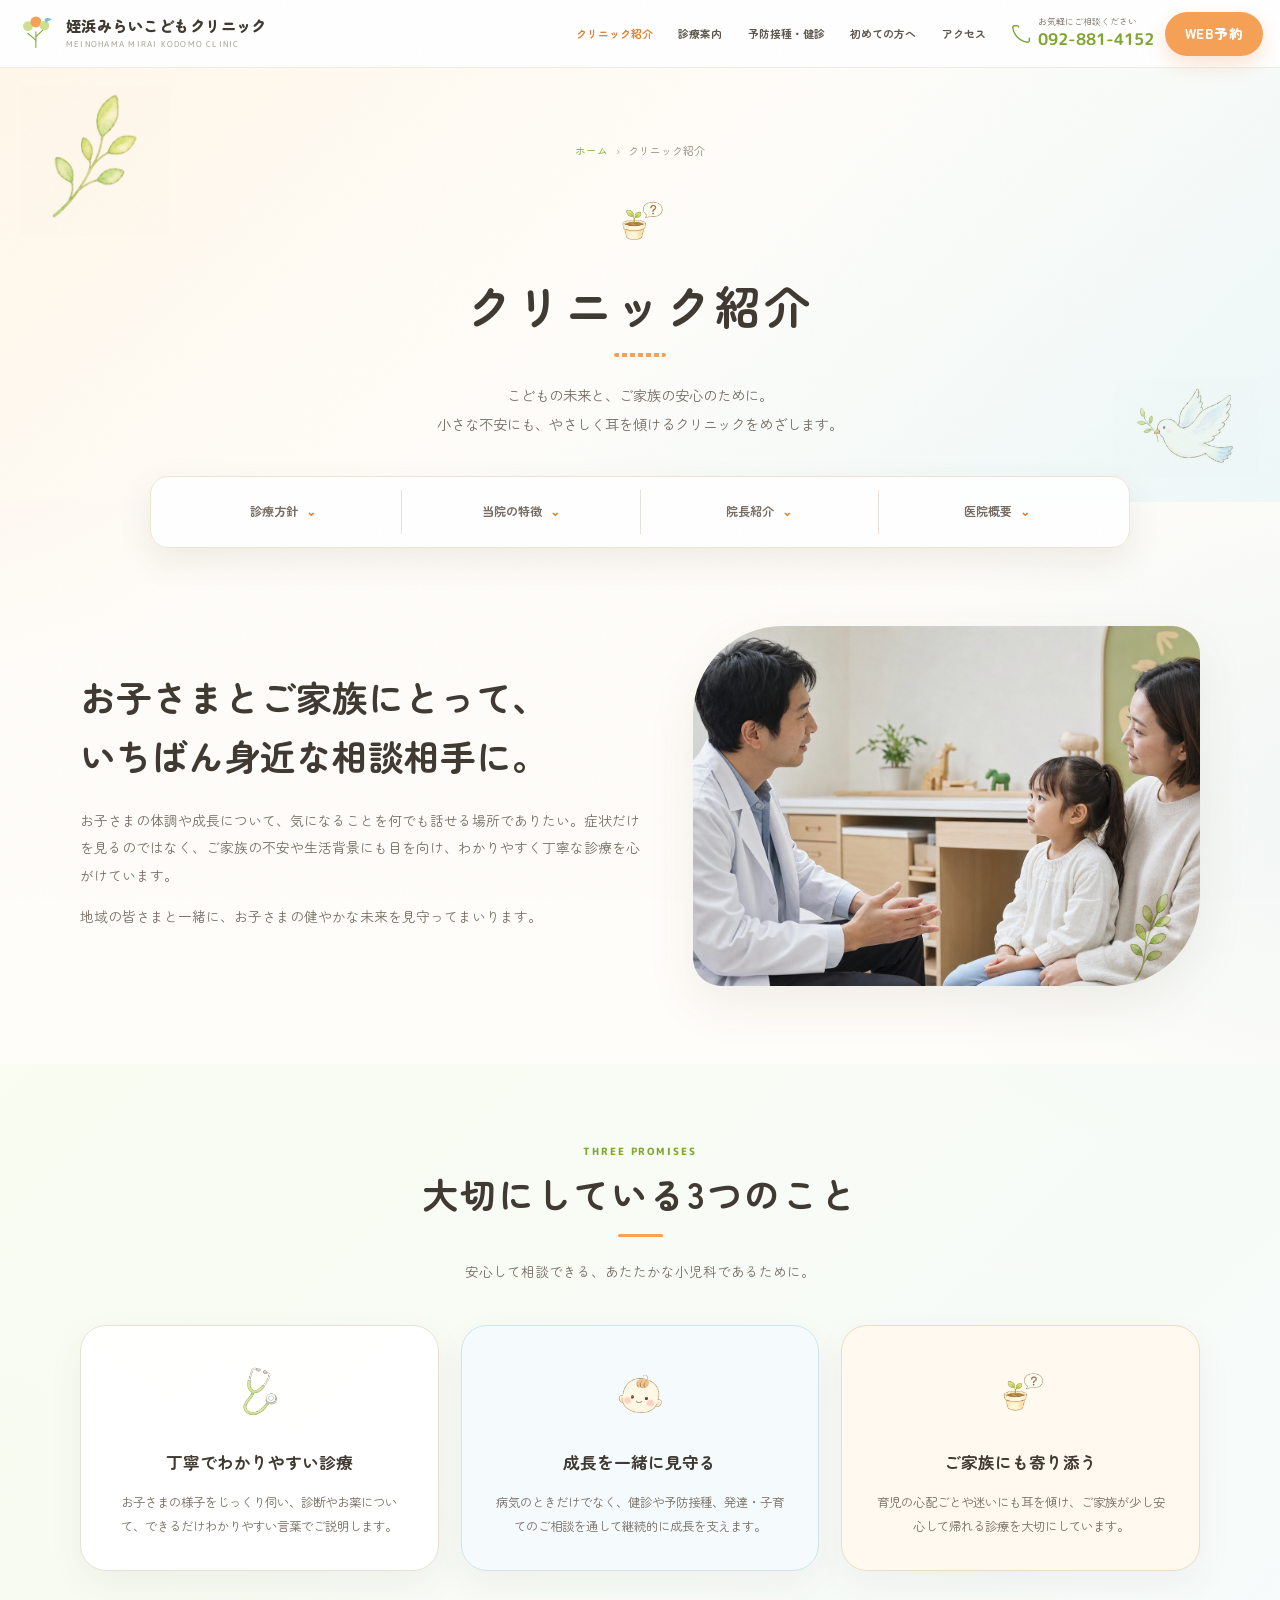
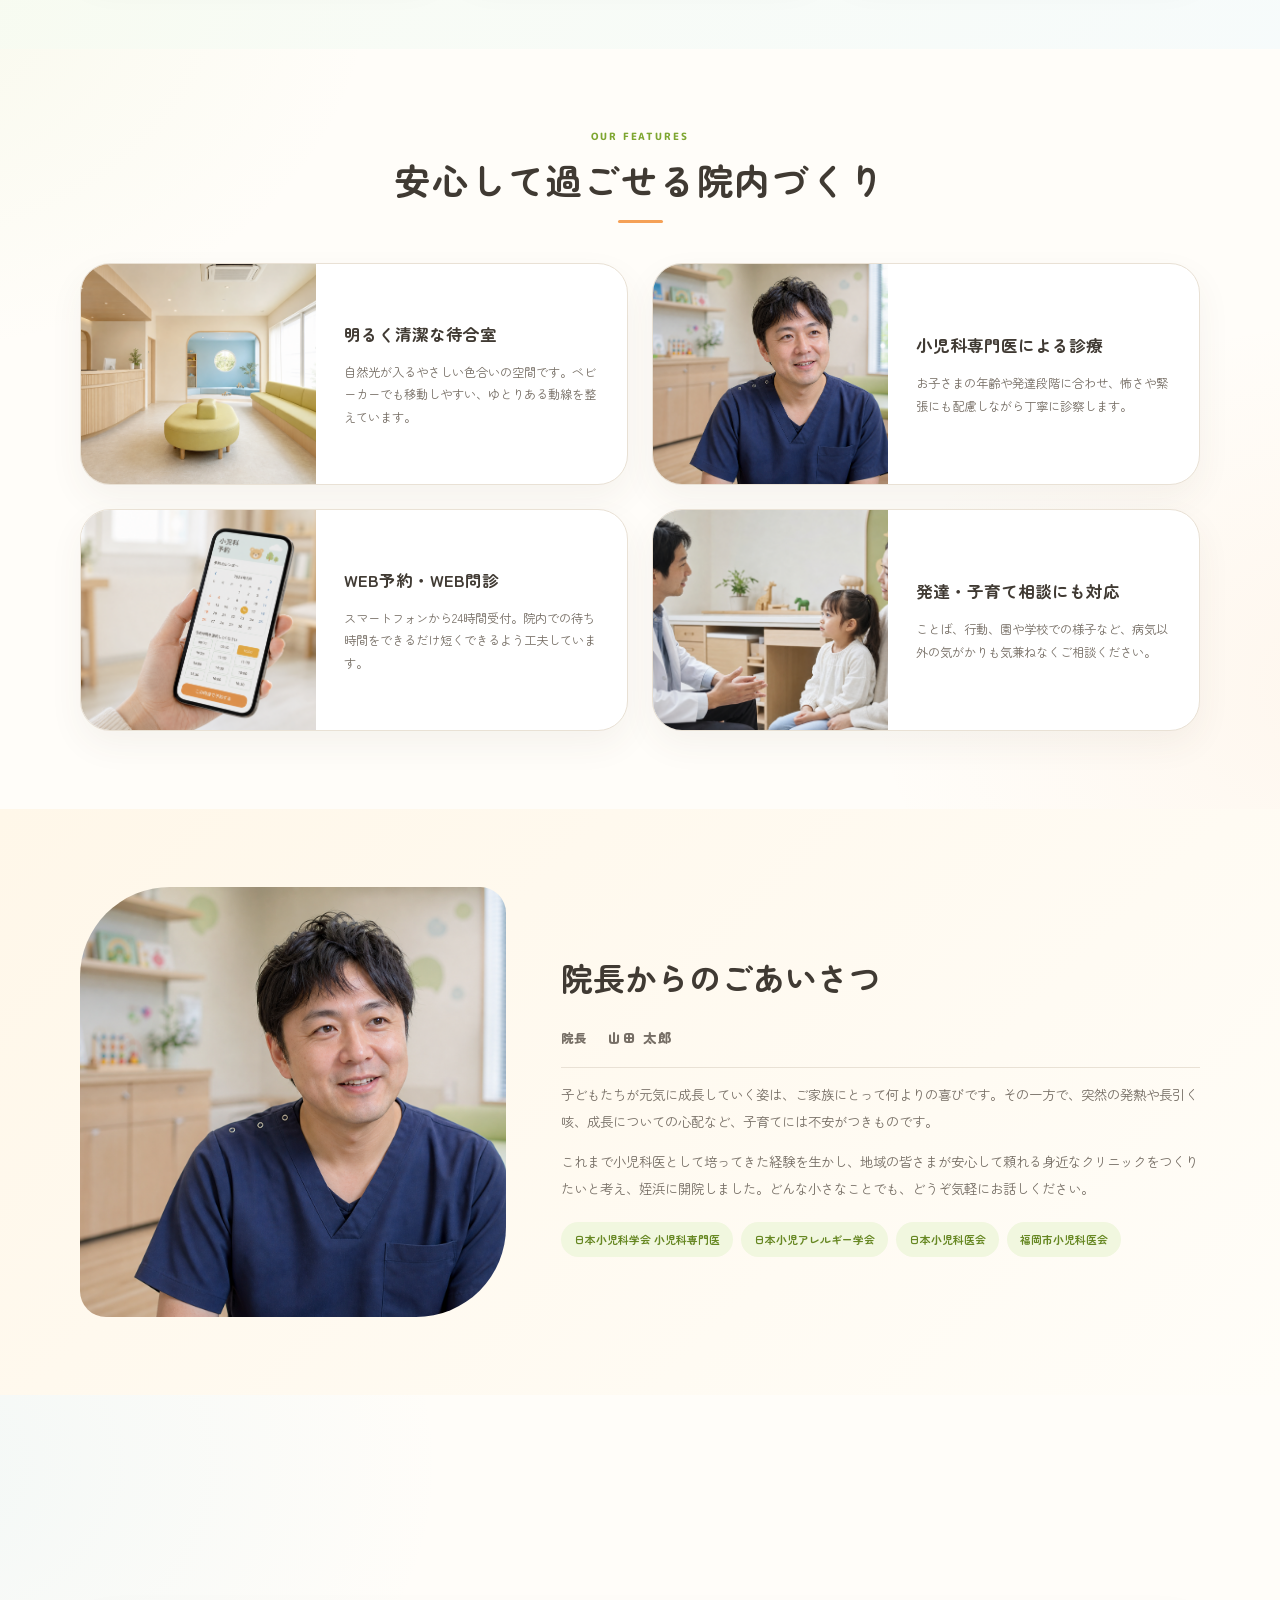
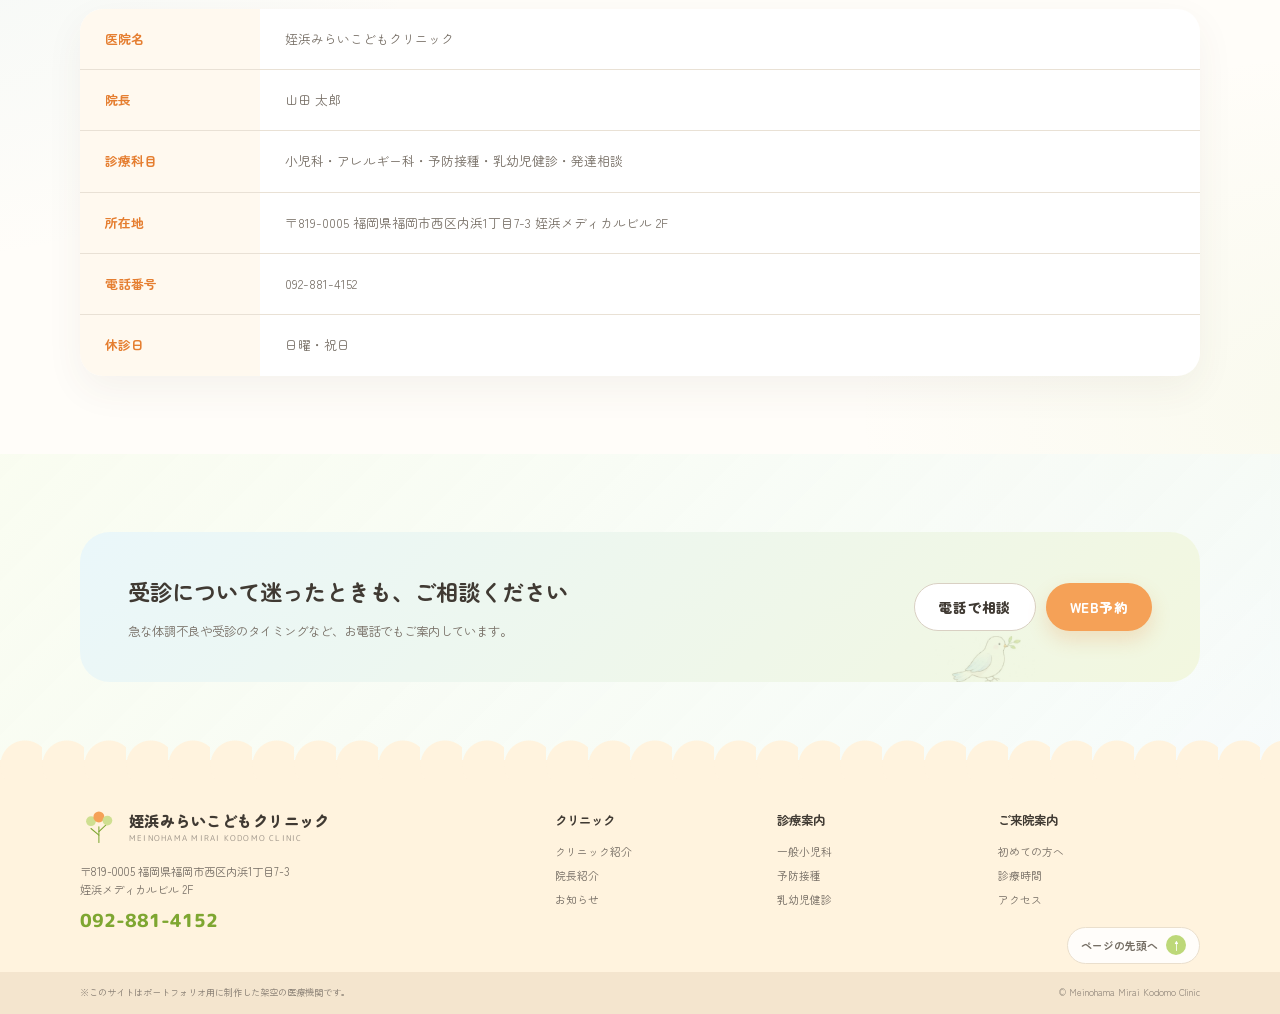
==== about.html @ 9e3547af "Add files via upload" ====
<!DOCTYPE html>
<html lang="ja">
<head>
  <meta charset="UTF-8"><meta name="viewport" content="width=device-width, initial-scale=1.0">
  <meta name="description" content="姪浜みらいこどもクリニックの診療方針、院内設備、院長をご紹介します。">
  <meta name="theme-color" content="#fffaf2"><title>クリニック紹介｜姪浜みらいこどもクリニック</title>
  <link rel="preconnect" href="https://fonts.googleapis.com"><link rel="preconnect" href="https://fonts.gstatic.com" crossorigin>
  <link href="https://fonts.googleapis.com/css2?family=M+PLUS+Rounded+1c:wght@400;500;700;800&family=Zen+Maru+Gothic:wght@400;500;700&display=swap" rel="stylesheet">
  <link rel="stylesheet" href="style.css"><script src="script.js" defer></script>
</head>
<body class="subpage page-about">
  <header class="site-header" id="top"><div class="header-inner">
    <a class="logo" href="index.html" aria-label="トップページへ"><svg class="logo-mark" viewBox="0 0 64 64" aria-hidden="true"><path d="M31 55V29"/><path d="M31 43 18 32M31 37l13-12"/><circle cx="18" cy="20" r="8"/><circle cx="31" cy="13" r="9"/><circle cx="45" cy="19" r="8"/><path class="bird" d="M45 9c5-4 10-2 12 1-4 0-7 2-9 5-1-3-2-4-3-6Z"/></svg><span><strong>姪浜みらいこどもクリニック</strong><small>MEINOHAMA MIRAI KODOMO CLINIC</small></span></a>
    <nav class="global-nav" id="globalNav" aria-label="メインナビゲーション"><a href="about.html" aria-current="page">クリニック紹介</a><a href="medical.html">診療案内</a><a href="vaccination.html">予防接種・健診</a><a href="first.html">初めての方へ</a><a href="access.html">アクセス</a></nav>
    <div class="header-actions"><a class="header-phone" href="tel:0928814152"><svg viewBox="0 0 24 24"><path d="M22 16.92v3a2 2 0 0 1-2.18 2 19.8 19.8 0 0 1-8.63-3.07 19.5 19.5 0 0 1-6-6A19.8 19.8 0 0 1 2.12 4.18 2 2 0 0 1 4.11 2h3a2 2 0 0 1 2 1.72"/></svg><span><small>お気軽にご相談ください</small><strong>092-881-4152</strong></span></a><button class="booking-button js-booking" type="button">WEB予約</button><button class="menu-button" id="menuButton" type="button" aria-label="メニューを開く" aria-controls="globalNav" aria-expanded="false"><span></span><span></span><span></span></button></div>
  </div></header>

  <main class="sub-main">
    <section class="page-hero"><div class="page-hero-inner reveal"><p class="breadcrumb"><a href="index.html">ホーム</a><span>›</span><span>クリニック紹介</span></p><span class="page-hero-icon"><img src="icons/web/medical-development.png" alt=""></span><h1>クリニック紹介</h1><p class="page-hero-lead">こどもの未来と、ご家族の安心のために。<br>小さな不安にも、やさしく耳を傾けるクリニックをめざします。</p></div></section>
    <nav class="local-nav" aria-label="ページ内メニュー"><a href="#philosophy">診療方針</a><a href="#features">当院の特徴</a><a href="#doctor">院長紹介</a><a href="#profile">医院概要</a></nav>

    <section class="sub-section" id="philosophy"><div class="container intro-grid">
      <div class="intro-copy reveal"><p class="section-en">OUR PHILOSOPHY</p><h2>お子さまとご家族にとって、<br>いちばん身近な相談相手に。</h2><p>お子さまの体調や成長について、気になることを何でも話せる場所でありたい。症状だけを見るのではなく、ご家族の不安や生活背景にも目を向け、わかりやすく丁寧な診療を心がけています。</p><p>地域の皆さまと一緒に、お子さまの健やかな未来を見守ってまいります。</p></div>
      <div class="photo-frame reveal"><img src="img/consultation.png" alt="親子に寄り添って診察する様子"></div>
    </div></section>

    <section class="sub-section is-soft"><div class="container"><div class="sub-heading reveal"><p class="eyebrow">THREE PROMISES</p><h2>大切にしている3つのこと</h2><p>安心して相談できる、あたたかな小児科であるために。</p></div><div class="value-grid">
      <article class="value-card reveal"><span class="value-icon"><img src="icons/web/medical-general.png" alt=""></span><h3>丁寧でわかりやすい診療</h3><p>お子さまの様子をじっくり伺い、診断やお薬について、できるだけわかりやすい言葉でご説明します。</p></article>
      <article class="value-card reveal"><span class="value-icon"><img src="icons/web/medical-checkup.png" alt=""></span><h3>成長を一緒に見守る</h3><p>病気のときだけでなく、健診や予防接種、発達・子育てのご相談を通して継続的に成長を支えます。</p></article>
      <article class="value-card reveal"><span class="value-icon"><img src="icons/web/medical-development.png" alt=""></span><h3>ご家族にも寄り添う</h3><p>育児の心配ごとや迷いにも耳を傾け、ご家族が少し安心して帰れる診療を大切にしています。</p></article>
    </div></div></section>

    <section class="sub-section" id="features"><div class="container"><div class="sub-heading reveal"><p class="eyebrow">OUR FEATURES</p><h2>安心して過ごせる院内づくり</h2></div><div class="facility-grid">
      <article class="facility-card reveal"><img src="img/clinic-interior.png" alt="明るく清潔な院内"><div><h3>明るく清潔な待合室</h3><p>自然光が入るやさしい色合いの空間です。ベビーカーでも移動しやすい、ゆとりある動線を整えています。</p></div></article>
      <article class="facility-card reveal"><img src="img/doctor-working.png" alt="丁寧に診察する医師"><div><h3>小児科専門医による診療</h3><p>お子さまの年齢や発達段階に合わせ、怖さや緊張にも配慮しながら丁寧に診察します。</p></div></article>
      <article class="facility-card reveal"><img src="img/web-reservation.png" alt="スマートフォンからのWEB予約"><div><h3>WEB予約・WEB問診</h3><p>スマートフォンから24時間受付。院内での待ち時間をできるだけ短くできるよう工夫しています。</p></div></article>
      <article class="facility-card reveal"><img src="img/consultation.png" alt="子育てについて相談する親子"><div><h3>発達・子育て相談にも対応</h3><p>ことば、行動、園や学校での様子など、病気以外の気がかりも気兼ねなくご相談ください。</p></div></article>
    </div></div></section>

    <section class="sub-section is-cream" id="doctor"><div class="container doctor-profile">
      <div class="doctor-profile-photo reveal"><img src="img/doctor-working.png" alt="院長 山田太郎"></div>
      <div class="doctor-profile-copy reveal"><p class="section-en">GREETING</p><h2>院長からのごあいさつ</h2><p class="doctor-name"><small>院長</small> 山田 太郎</p><p>子どもたちが元気に成長していく姿は、ご家族にとって何よりの喜びです。その一方で、突然の発熱や長引く咳、成長についての心配など、子育てには不安がつきものです。</p><p>これまで小児科医として培ってきた経験を生かし、地域の皆さまが安心して頼れる身近なクリニックをつくりたいと考え、姪浜に開院しました。どんな小さなことでも、どうぞ気軽にお話しください。</p><div class="credential-tags"><span>日本小児科学会 小児科専門医</span><span>日本小児アレルギー学会</span><span>日本小児科医会</span><span>福岡市小児科医会</span></div></div>
    </div></section>

    <section class="sub-section" id="profile"><div class="container"><div class="sub-heading reveal"><p class="eyebrow">CLINIC PROFILE</p><h2>医院概要</h2></div><table class="profile-table reveal"><tbody><tr><th>医院名</th><td>姪浜みらいこどもクリニック</td></tr><tr><th>院長</th><td>山田 太郎</td></tr><tr><th>診療科目</th><td>小児科・アレルギー科・予防接種・乳幼児健診・発達相談</td></tr><tr><th>所在地</th><td>〒819-0005 福岡県福岡市西区内浜1丁目7-3 姪浜メディカルビル 2F</td></tr><tr><th>電話番号</th><td><a href="tel:0928814152">092-881-4152</a></td></tr><tr><th>休診日</th><td>日曜・祝日</td></tr></tbody></table></div></section>

    <section class="sub-section is-soft"><div class="container"><div class="cta-band reveal"><div><h2>受診について迷ったときも、ご相談ください</h2><p>急な体調不良や受診のタイミングなど、お電話でもご案内しています。</p></div><div class="cta-actions"><a class="button button-outline" href="tel:0928814152">電話で相談</a><button class="button button-orange js-booking" type="button">WEB予約</button></div></div></div></section>
  </main>

  <footer class="site-footer"><div class="footer-wave" aria-hidden="true"></div><div class="container footer-main"><div class="footer-clinic"><a class="logo footer-logo" href="index.html"><svg class="logo-mark" viewBox="0 0 64 64"><path d="M31 55V29"/><path d="M31 43 18 32M31 37l13-12"/><circle cx="18" cy="20" r="8"/><circle cx="31" cy="13" r="9"/><circle cx="45" cy="19" r="8"/></svg><span><strong>姪浜みらいこどもクリニック</strong><small>MEINOHAMA MIRAI KODOMO CLINIC</small></span></a><p>〒819-0005 福岡県福岡市西区内浜1丁目7-3<br>姪浜メディカルビル 2F</p><a class="footer-phone" href="tel:0928814152">092-881-4152</a></div><div class="footer-nav"><div><h3>クリニック</h3><a href="about.html">クリニック紹介</a><a href="about.html#doctor">院長紹介</a><a href="news.html">お知らせ</a></div><div><h3>診療案内</h3><a href="medical.html">一般小児科</a><a href="vaccination.html#vaccine">予防接種</a><a href="vaccination.html#checkup">乳幼児健診</a></div><div><h3>ご来院案内</h3><a href="first.html">初めての方へ</a><a href="access.html#hours">診療時間</a><a href="access.html">アクセス</a></div></div></div><a class="page-top" href="#top">ページの先頭へ <span>↑</span></a><div class="footer-bottom"><p>※このサイトはポートフォリオ用に制作した架空の医療機関です。</p><p>© Meinohama Mirai Kodomo Clinic</p></div></footer>
  <div class="mobile-actions"><a href="tel:0928814152">電話する</a><button class="js-booking" type="button">WEB予約</button></div>
  <dialog class="booking-modal" id="bookingModal"><button class="modal-close" id="modalClose" type="button" aria-label="閉じる">×</button><span class="modal-icon">◷</span><h2>WEB予約</h2><p>こちらはポートフォリオ用のデモサイトです。<br>実際の予約は行われません。</p><button class="button button-orange" id="demoReserve" type="button">予約画面を体験する</button></dialog>
</body></html>
---- style.css ----
:root {
  --ivory: #fffaf2;
  --cream: #fff4df;
  --sky: #dff4fa;
  --sky-deep: #72bfd6;
  --leaf: #bdd878;
  --leaf-deep: #7ea631;
  --orange: #f5a157;
  --orange-deep: #e57e30;
  --ink: #403a33;
  --muted: #766e65;
  --line: #e9e1d5;
  --white: #fff;
  --shadow: 0 18px 50px rgba(89, 74, 51, .09);
  --radius-sm: 16px;
  --radius-md: 28px;
  --radius-lg: 48px;
  --container: 1180px;
}

*, *::before, *::after { box-sizing: border-box; }
html { scroll-behavior: smooth; scroll-padding-top: 110px; }
body { position: relative; margin: 0; color: var(--ink); background: #fffdf9; font-family: "Zen Maru Gothic", "M PLUS Rounded 1c", sans-serif; font-size: 16px; line-height: 1.9; -webkit-font-smoothing: antialiased; }
body::before { content: ""; position: fixed; z-index: 9999; inset: 0; pointer-events: none; opacity: .038; mix-blend-mode: multiply; background-image: url("data:image/svg+xml,%3Csvg xmlns='http://www.w3.org/2000/svg' width='180' height='180' viewBox='0 0 180 180'%3E%3Cfilter id='paper'%3E%3CfeTurbulence type='fractalNoise' baseFrequency='.78' numOctaves='3' seed='8' stitchTiles='stitch'/%3E%3C/filter%3E%3Crect width='100%25' height='100%25' filter='url(%23paper)' opacity='.55'/%3E%3C/svg%3E"); }
body.menu-open { overflow: hidden; }
main { position: relative; isolation: isolate; overflow: hidden; background: linear-gradient(180deg, rgba(255,255,255,.76), rgba(255,253,248,.9)); }
main::before { content: ""; position: absolute; z-index: 0; inset: 0; pointer-events: none; background: radial-gradient(ellipse 640px 480px at -8% 7%, rgba(245,161,87,.10), transparent 72%), radial-gradient(ellipse 760px 560px at 108% 19%, rgba(114,191,214,.10), transparent 72%), radial-gradient(ellipse 700px 520px at -10% 39%, rgba(189,216,120,.10), transparent 72%), radial-gradient(ellipse 720px 520px at 108% 57%, rgba(245,161,87,.075), transparent 72%), radial-gradient(ellipse 760px 560px at -8% 77%, rgba(114,191,214,.085), transparent 72%), radial-gradient(ellipse 680px 500px at 105% 91%, rgba(189,216,120,.09), transparent 72%); }
main > section { position: relative; z-index: 1; }
a { color: inherit; text-decoration: none; }
button, input { font: inherit; }
button { color: inherit; }
img, svg { display: block; max-width: 100%; }
svg { fill: none; stroke: currentColor; stroke-width: 1.7; stroke-linecap: round; stroke-linejoin: round; }
.container, .section-shell { width: min(var(--container), calc(100% - 48px)); margin-inline: auto; }
.section-pad { padding: 110px 0; }
.section-en { margin: 0 0 2px; color: var(--orange-deep); font-family: "M PLUS Rounded 1c", sans-serif; font-size: .73rem; font-weight: 800; letter-spacing: .16em; }
.section-title { margin-bottom: 52px; text-align: center; }
.section-title.is-decorated { position: relative; width: fit-content; margin-right: auto; margin-left: auto; padding: 0 58px; }
.section-title.is-decorated::before, .section-title.is-decorated::after { content: ""; position: absolute; top: 13px; width: 42px; height: 54px; background: center / contain no-repeat; mix-blend-mode: multiply; opacity: .78; }
.section-title.is-decorated::before { left: 5px; background-image: url("icons/deco-leaf-left.jpg"); transform: rotate(-18deg); }
.section-title.is-decorated::after { right: 5px; background-image: url("icons/deco-leaf-right.jpg"); transform: scaleX(-1) rotate(-18deg); }
.section-title h2, .news-heading h2 { position: relative; display: inline-block; margin: 0; font-size: clamp(2rem, 4vw, 3rem); line-height: 1.4; letter-spacing: .08em; }
.section-title h2::after { content: ""; position: absolute; left: 50%; bottom: -13px; width: 54px; height: 4px; border-radius: 5px; background: repeating-linear-gradient(90deg, var(--orange) 0 6px, transparent 6px 10px); transform: translateX(-50%); }
.section-title > p:last-child { margin: 29px 0 0; color: var(--muted); }

.notice-bar { display: flex; justify-content: center; gap: 18px; align-items: center; min-height: 34px; padding: 5px 24px; color: #556137; background: #edf5d7; font-size: .75rem; font-weight: 700; letter-spacing: .03em; }
.notice-bar p { margin: 0; }
.notice-bar a { color: var(--leaf-deep); }
.site-header { position: sticky; top: 0; z-index: 100; height: 72px; background: rgba(255, 255, 255, .96); border-bottom: 1px solid rgba(210, 199, 183, .35); backdrop-filter: blur(14px); }
.header-inner { display: flex; align-items: center; width: min(1400px, calc(100% - 40px)); height: 100%; margin-inline: auto; }
.logo { display: inline-flex; flex: 0 0 auto; align-items: center; gap: 10px; }
.logo-mark { width: 42px; color: var(--leaf-deep); }
.logo-mark circle { fill: #cfdf91; stroke: none; }
.logo-mark circle:nth-of-type(2) { fill: var(--orange); }
.logo-mark .bird { fill: var(--sky-deep); stroke: none; }
.logo strong { display: block; font-size: 1rem; font-weight: 800; letter-spacing: .03em; line-height: 1.3; white-space: nowrap; }
.logo small { display: block; margin-top: 3px; color: #9a9186; font-family: "M PLUS Rounded 1c", sans-serif; font-size: .53rem; letter-spacing: .16em; }
.global-nav { display: flex; align-self: stretch; justify-content: center; gap: clamp(18px, 2.4vw, 38px); margin-left: auto; }
.global-nav a { position: relative; display: grid; place-content: center; color: #5d574f; font-size: .72rem; font-weight: 700; line-height: 1.25; text-align: center; white-space: nowrap; }
.global-nav a::after { content: ""; position: absolute; left: 50%; bottom: 11px; width: 0; height: 2px; background: var(--orange); transform: translateX(-50%); transition: width .25s ease; }
.global-nav a:hover::after { width: 100%; }
.global-nav span { display: none; }
.header-actions { display: flex; align-items: center; gap: 14px; margin-left: 32px; }
.header-phone { display: flex; align-items: center; gap: 7px; color: var(--leaf-deep); }
.header-phone svg { width: 20px; }
.header-phone small, .header-phone strong { display: block; }
.header-phone small { color: #81796f; font-size: .55rem; line-height: 1.2; }
.header-phone strong { font-family: "M PLUS Rounded 1c", sans-serif; font-size: 1rem; line-height: 1.4; }
.booking-button, .button { display: inline-flex; align-items: center; justify-content: center; gap: 9px; min-height: 48px; padding: 0 24px; border: 0; border-radius: 999px; font-size: .86rem; font-weight: 800; letter-spacing: .03em; cursor: pointer; transition: transform .2s ease, box-shadow .2s ease, background .2s ease; }
.booking-button:hover, .button:hover { transform: translateY(-2px); }
.booking-button svg { width: 20px; }
.button-orange, .booking-button { color: var(--white); background: var(--orange); box-shadow: 0 9px 20px rgba(228, 124, 47, .2); }
.button-orange:hover, .booking-button:hover { background: var(--orange-deep); box-shadow: 0 12px 26px rgba(228, 124, 47, .28); }
.button-green { color: var(--white); background: var(--leaf-deep); }
.button-outline { color: var(--ink); background: var(--white); border: 1px solid #d9d0c3; }
.menu-button { display: none; width: 46px; height: 46px; padding: 11px; background: transparent; border: 0; cursor: pointer; }
.menu-button span { display: block; width: 100%; height: 2px; margin: 6px 0; background: var(--ink); transition: .25s ease; }

.hero { position: relative; display: block; aspect-ratio: 1672 / 941; min-height: 0; overflow: hidden; background: #fffaf1; }
.hero-art { position: absolute; z-index: 0; inset: 0; display: block; }
.hero-art img { width: 100%; height: 100%; object-fit: cover; object-position: center; }
.hero-copy { position: absolute; z-index: 2; top: 24%; left: max(8vw, calc((100vw - var(--container)) / 2)); width: min(38vw, 540px); max-width: none; padding: 0; }
.hero h1 { margin: 0; font-size: clamp(2.55rem, 3.7vw, 4rem); line-height: 1.45; letter-spacing: .06em; }
.hero h1 span { display: block; white-space: nowrap; }
.hero h1 span:last-child { color: var(--ink); }
.hero-lead { margin: 24px 0 0; color: #635c53; font-size: .94rem; font-weight: 500; line-height: 1.95; }

.quick-links { position: relative; z-index: 6; display: grid; grid-template-columns: repeat(3, 1fr); gap: 18px; margin-top: -16px; padding-top: 18px; background: transparent; }
.quick-card { display: flex; align-items: center; gap: 16px; min-height: 104px; padding: 18px 22px; background: var(--white); border: 2px solid var(--line); border-radius: 14px; box-shadow: none; text-align: left; cursor: pointer; transition: transform .22s ease, box-shadow .22s ease; }
.quick-card:hover { transform: translateY(-5px); box-shadow: var(--shadow); }
.quick-card > span:nth-child(2) { min-width: 0; }
.quick-card strong, .quick-card small { display: block; }
.quick-card strong { margin-bottom: 4px; font-size: 1.1rem; }
.quick-card small { color: var(--muted); font-size: .78rem; line-height: 1.65; }
.quick-card > i { display: grid; flex: 0 0 auto; place-content: center; width: 28px; height: 28px; margin-left: auto; color: var(--white); border-radius: 50%; font-style: normal; }
.quick-icon { display: grid; flex: 0 0 auto; place-content: center; width: 62px; height: 62px; overflow: hidden; background: transparent !important; border-radius: 16px; }
.quick-icon img { width: 58px; height: 58px; object-fit: contain; }
.quick-orange { border-color: #f6ccad; }.quick-orange .quick-icon { color: var(--orange-deep); background: #fff3e9; }.quick-orange > i { background: var(--orange); }
.quick-green { border-color: #d4e4ab; }.quick-green .quick-icon { color: var(--leaf-deep); background: #f3f8e8; }.quick-green > i { background: var(--leaf); }
.quick-blue { border-color: #bfe3ee; }.quick-blue .quick-icon { color: #4aaac7; background: #eaf8fc; }.quick-blue > i { background: var(--sky-deep); }

.news { padding-top: 68px; padding-bottom: 58px; background: transparent; }
.news-box { position: relative; display: grid; grid-template-columns: 180px 1fr auto; gap: 42px; align-items: center; padding: 38px 46px; background: var(--sky); border: 1px solid #cfeaf1; border-radius: 34px; }
.news-bird { position: absolute; z-index: 2; top: -40px; right: 24px; width: 82px; height: auto; mix-blend-mode: darken; transform: rotate(-5deg); }
.news-heading { position: relative; }
.news-heading h2 { font-size: 1.8rem; }
.news-heading svg { position: absolute; right: -6px; bottom: -29px; width: 48px; color: #8ba74e; opacity: .65; }
.news-list a { display: grid; grid-template-columns: 105px 88px 1fr 20px; gap: 16px; align-items: center; min-height: 54px; padding: 7px 17px; background: rgba(255,255,255,.72); border-bottom: 1px solid #d8e9ed; font-size: .88rem; transition: background .2s ease; }
.news-list a:first-child { border-radius: 12px 12px 0 0; }
.news-list a:last-child { border-bottom: 0; border-radius: 0 0 12px 12px; }
.news-list a:hover { background: var(--white); }
.news-list time { color: #776e64; font-family: "M PLUS Rounded 1c", sans-serif; }
.news-list strong { overflow: hidden; text-overflow: ellipsis; white-space: nowrap; }
.news-list i { font-size: 1.4rem; font-style: normal; }
.tag { padding: 2px 7px; border-radius: 99px; font-size: .62rem; text-align: center; }
.tag-orange { color: #b35b22; background: #ffe1c4; }.tag-blue { color: #388ca5; background: #d8f0f8; }.tag-green { color: #6d8d2e; background: #e9f2cf; }
.text-link { font-size: .72rem; font-weight: 800; white-space: nowrap; }.text-link span { display: inline-grid; place-content: center; width: 28px; height: 28px; margin-left: 5px; color: var(--white); background: var(--orange); border-radius: 50%; }

.schedule { padding-top: 52px; padding-bottom: 78px; background: rgba(255,255,255,.38); }
.schedule-title { margin-bottom: 30px; text-align: left; }
.schedule-title h2 { font-size: 2rem; }
.schedule-title h2::after { left: 0; width: 46px; transform: none; }
.schedule-title > p:last-child { margin-top: 20px; font-size: .76rem; }
.schedule-layout { display: grid; grid-template-columns: 1fr 260px; gap: 45px; align-items: stretch; }
.schedule-table-wrap { min-width: 0; }
.schedule-legend { display: flex; justify-content: flex-end; gap: 24px; margin-bottom: 14px; color: var(--muted); font-size: .68rem; }
.schedule-legend span { display: inline-flex; align-items: center; gap: 7px; }
.dot { width: 10px; height: 10px; border-radius: 50%; }.dot-green { background: var(--leaf); }.dot-blue { background: var(--sky-deep); }
.schedule-table { width: 100%; border-collapse: separate; border-spacing: 0; overflow: hidden; background: var(--white); border: 1px solid var(--line); border-radius: 14px; box-shadow: 0 14px 35px rgba(91,76,52,.05); text-align: center; }
.schedule-table th, .schedule-table td { height: 58px; padding: 8px; border-right: 1px solid #eee7dc; border-bottom: 1px solid #eee7dc; }
.schedule-table tr:last-child th, .schedule-table tr:last-child td { border-bottom: 0; }
.schedule-table th:last-child, .schedule-table td:last-child { border-right: 0; }
.schedule-table thead th { height: 50px; color: #6c645b; background: #fbf6ed; font-size: .78rem; }
.schedule-table tbody th { color: #635c55; background: #fdfaf5; font-family: "M PLUS Rounded 1c", sans-serif; font-size: .78rem; font-weight: 600; }
.schedule-table tbody td { color: var(--leaf-deep); font-size: 1.2rem; font-weight: 800; }
.schedule-table .vaccine-row td { color: #52aeca; }.schedule-table td:last-child { color: #aaa; }.schedule-table td small { display: block; font-size: .56rem; line-height: 1.2; }
.schedule-note { margin: 15px 0 0; color: var(--muted); font-size: .72rem; }
.reservation-card { display: flex; flex-direction: column; align-items: center; justify-content: center; padding: 30px; background: var(--sky); border-radius: 28px; text-align: center; }
.round-icon { display: grid; place-content: center; width: 54px; height: 54px; color: var(--sky-deep); background: var(--white); border-radius: 50%; }.round-icon svg { width: 27px; }
.reservation-card p { margin: 15px 0 18px; font-size: .9rem; font-weight: 700; line-height: 1.7; }
.reservation-card hr { width: 100%; margin: 22px 0 17px; border: 0; border-top: 1px solid #bcdce5; }
.reservation-card small { color: var(--muted); font-size: .66rem; }.reservation-card > a { color: #487f91; font-family: "M PLUS Rounded 1c"; font-size: 1.15rem; font-weight: 800; }

.features { position: relative; padding-top: 72px; padding-bottom: 66px; background: transparent; }
.cloud-top { position: absolute; top: -29px; left: 0; width: 100%; height: 58px; background: radial-gradient(circle at 29px 29px, rgba(255,253,248,.96) 28px, transparent 29px) 0 0 / 58px 58px repeat-x; }
.features .section-title { margin-bottom: 34px; }
.features .section-title .section-en, .features .section-title > p:last-child { display: none; }
.features .section-title h2 { font-size: 2rem; }
.feature-grid { display: grid; grid-template-columns: repeat(2, 1fr); gap: 16px 22px; }
.feature-card { position: relative; display: grid; grid-template-columns: 48% 52%; gap: 16px; align-items: center; min-height: 188px; padding: 15px 21px; overflow: hidden; background: linear-gradient(135deg, #f5fae9, #fff); border-radius: 42% 24px 42% 24px / 34% 24px 34% 24px; box-shadow: none; }
.feature-card:nth-child(2), .feature-card:nth-child(3) { background: linear-gradient(135deg, #eef9fc, #fff); }
.feature-card:nth-child(even) { border-radius: 24px 42% 24px 42% / 24px 34% 24px 34%; }
.feature-card:nth-child(odd) .feature-image { order: 2; }
.feature-card:nth-child(odd) > div:last-child { order: 1; }
.feature-number { position: absolute; z-index: 2; top: 11px; left: 12px; display: grid; place-content: center; width: 40px; height: 40px; color: var(--leaf-deep); background: var(--white); border: 2px solid #dce9b8; border-radius: 50%; font-family: "M PLUS Rounded 1c"; font-size: .78rem; font-weight: 800; }
.feature-number.orange { color: var(--orange-deep); border-color: #f6caa9; }.feature-number.blue { color: #3b9cba; border-color: #bce0eb; }
.feature-image { min-height: 158px; background-color: #e8eadf; background-position: center; background-size: cover; border-radius: 46% 24px 46% 24px / 38% 24px 38% 24px; }
.feature-doctor { background-image: url("img/doctor-working.png"), linear-gradient(135deg,#edf2df,#dcecf0); }
.feature-interior { background-image: url("img/clinic-interior.png"), linear-gradient(135deg,#f5ebd9,#e5efe0); }
.feature-phone { background-image: url("img/web-reservation.png"), linear-gradient(135deg,#e3f2f6,#f7efe3); }
.feature-consultation { background-image: url("img/consultation.png"), linear-gradient(135deg,#f4eadf,#e0eff0); }
.feature-card h3 { margin: 0 0 8px; font-size: 1.08rem; line-height: 1.55; letter-spacing: .03em; }.feature-card p { margin: 0; color: var(--muted); font-size: .8rem; line-height: 1.8; }

.medical { padding-top: 66px; padding-bottom: 72px; background: rgba(255,255,255,.44); }
.medical .section-title { margin-bottom: 34px; }
.medical .section-title .section-en, .medical .section-title > p:last-child { display: none; }
.medical .section-title h2 { font-size: 2rem; }
.service-grid { display: grid; grid-template-columns: repeat(3, 1fr); gap: 20px; }
.service-card { position: relative; min-height: 180px; padding: 22px 24px; background: var(--ivory); border: 1.5px solid #eadabf; border-radius: 14px; transition: transform .2s ease, box-shadow .2s ease, border .2s ease; }
.service-card:nth-child(3n+2) { background: #fbfdf3; border-color: #d9e5b6; }.service-card:nth-child(3n) { background: #f5fbfd; border-color: #c5e2ea; }
.service-card:hover { transform: translateY(-6px); border-color: var(--orange); box-shadow: var(--shadow); }
.service-icon { display: grid; place-content: center; width: 62px; height: 62px; margin-bottom: 9px; overflow: hidden; background: transparent; border-radius: 16px; }
.service-icon img { width: 62px; height: 62px; object-fit: contain; }
.service-card h3 { margin: 0 0 6px; font-size: 1.08rem; }.service-card p { margin: 0; padding-right: 32px; color: var(--muted); font-size: .8rem; line-height: 1.7; }.service-card i { position: absolute; right: 21px; bottom: 20px; display: grid; place-content: center; width: 28px; height: 28px; color: var(--white); background: var(--leaf); border-radius: 50%; font-style: normal; }

.vaccination { background: linear-gradient(180deg, #fff 0, #f7fbef 100%); }
.vaccination-card { position: relative; display: grid; grid-template-columns: 42% 1fr; min-height: 500px; padding: 0; overflow: hidden; background: #edf5d8; border-radius: 45px; }
.vaccination-illustration { position: relative; overflow: hidden; background: var(--sky); }
.vaccination-illustration::after { content: ""; position: absolute; left: 50%; top: 80px; width: 150px; height: 200px; border: 10px solid rgba(255,255,255,.9); border-bottom: 0; border-radius: 80px 80px 0 0; transform: translateX(-50%); }
.sun { position: absolute; top: 70px; right: 65px; width: 70px; height: 70px; background: #ffd168; border-radius: 50%; }
.hill { position: absolute; bottom: -80px; border-radius: 50% 50% 0 0; }.hill-one { left: -15%; width: 90%; height: 290px; background: #b9d97c; transform: rotate(8deg); }.hill-two { right: -35%; width: 100%; height: 330px; background: #8bbd58; transform: rotate(-10deg); }
.tiny-tree { position: absolute; z-index: 2; bottom: 70px; color: #fff; font-size: 4rem; }.tree-one { left: 18%; }.tree-two { right: 16%; bottom: 115px; }
.vaccination-copy { padding: 70px clamp(45px, 6vw, 90px); }.vaccination-copy h2 { margin: 0 0 22px; font-size: clamp(1.8rem, 3vw, 2.6rem); }.vaccination-copy > p:not(.section-en) { color: var(--muted); }.vaccination-copy ul { margin: 26px 0 34px; padding: 0; list-style: none; }.vaccination-copy li { position: relative; margin: 8px 0; padding-left: 25px; font-size: .86rem; }.vaccination-copy li::before { content: "✓"; position: absolute; left: 0; color: var(--leaf-deep); font-weight: 800; }

.first-visit { padding-top: 62px; padding-bottom: 66px; background: linear-gradient(135deg, rgba(255,250,242,.9), rgba(255,255,255,.48)); }
.first-visit .section-title { margin-bottom: 34px; }
.first-visit .section-title .section-en, .first-visit .section-title > p:last-child { display: none; }
.first-visit .section-title h2 { font-size: 2rem; }
.first-layout { display: grid; grid-template-columns: 180px 1fr 265px; gap: 30px; align-items: stretch; }
.parent-illustration { position: relative; min-height: 300px; overflow: hidden; background: url("img/parent-child-illustration.png") center bottom / contain no-repeat; }.parent-head, .child-head, .parent-body, .parent-illustration span { display: none; }
.visit-flow, .belongings { padding: 35px; background: var(--white); border: 1px solid var(--line); border-radius: 28px; box-shadow: 0 12px 30px rgba(91,76,52,.05); }.visit-flow h3, .belongings h3 { margin: 0 0 28px; font-size: 1.08rem; }
.visit-flow ol { display: grid; grid-template-columns: repeat(3, 1fr); gap: 0; margin: 0; padding: 0; list-style: none; }.visit-flow li { position: relative; padding: 0 18px; text-align: center; }.visit-flow li:not(:last-child)::after { content: "›"; position: absolute; top: 65px; right: -5px; color: #baa99a; font-size: 2rem; }.visit-flow li > span { display: block; width: 38px; margin: 0 auto 9px; color: var(--white); background: var(--leaf); border-radius: 99px; font-family: "M PLUS Rounded 1c"; font-size: .72rem; font-weight: 800; }.visit-flow i { display: grid; place-content: center; width: 62px; height: 62px; margin: 0 auto 11px; overflow: hidden; background: transparent; border: 0; border-radius: 16px; font-style: normal; }.visit-flow i img { width: 62px; height: 62px; object-fit: contain; }.visit-flow strong { display: block; font-size: .9rem; }.visit-flow p { margin: 7px 0 0; color: var(--muted); font-size: .74rem; line-height: 1.65; }
.belongings { position: relative; background: #fffaf0; }.belongings ul { margin: 0; padding: 0 58px 0 0; list-style: none; }.belongings li { position: relative; margin: 10px 0; padding-left: 22px; color: var(--muted); font-size: .77rem; line-height: 1.65; }.belongings li::before { content: "✓"; position: absolute; left: 0; color: var(--leaf-deep); font-weight: 800; }.bag { position: absolute; right: 18px; bottom: 18px; width: 66px; height: 66px; object-fit: contain; opacity: .82; }

.doctor { padding-top: 62px; padding-bottom: 62px; background: rgba(255,255,255,.48); }
.doctor-card { position: relative; display: grid; grid-template-columns: 32% 1fr 28%; gap: 42px; align-items: center; padding: 0; background: transparent; border-radius: 0; box-shadow: none; }
.doctor-bird { position: absolute; top: -35px; right: 15px; width: 74px; height: auto; mix-blend-mode: multiply; transform: rotate(4deg); }
.doctor-photo { min-height: 300px; background-image: url("img/doctor-working.png"), linear-gradient(145deg,#dfeff0,#f0e9dc); background-position: center; background-size: cover; border-radius: 68px 22px 68px 22px; }
.doctor-message h2 { margin: 0 0 14px; font-size: 1.85rem; }.doctor-name { margin: 0 0 16px; font-size: 1.15rem; font-weight: 800; letter-spacing: .12em; }.doctor-name small { margin-right: 15px; color: var(--muted); font-size: .78rem; }.doctor-message > p:not(.section-en):not(.doctor-name) { color: var(--muted); font-size: .86rem; line-height: 1.9; }.text-button { display: inline-flex; gap: 12px; align-items: center; margin-top: 8px; padding-bottom: 4px; border-bottom: 1px solid var(--ink); font-size: .78rem; font-weight: 800; }
.credentials { padding: 28px; background: #f8f9ef; border: 1px solid #dfe8c6; border-radius: 18px; }.credentials h3 { margin: 0 0 17px; font-size: .94rem; }.credentials ul { margin: 0; padding: 0; list-style: none; }.credentials li { position: relative; margin: 9px 0; padding-left: 16px; color: var(--muted); font-size: .77rem; line-height: 1.65; }.credentials li::before { content: "•"; position: absolute; left: 0; color: var(--leaf-deep); }

.access { padding-top: 54px; padding-bottom: 62px; background: linear-gradient(135deg, rgba(248,242,231,.88), rgba(255,250,240,.72)); }
.access .section-title { margin-bottom: 26px; text-align: left; }
.access .section-title .section-en { display: none; }
.access .section-title h2 { font-size: 2rem; }
.access .section-title h2::after { left: 0; transform: none; }
.access-card { display: grid; grid-template-columns: 56% 1fr; overflow: hidden; background: var(--white); border-radius: 38px; box-shadow: var(--shadow); }
.map-art { position: relative; min-height: 365px; overflow: hidden; background: #f3eedf; }
.road { position: absolute; background: #fff; border: 2px solid #e2d9c8; }.road-one { top: 42%; left: -10%; width: 120%; height: 65px; transform: rotate(-8deg); }.road-two { top: -10%; left: 34%; width: 55px; height: 125%; transform: rotate(15deg); }.rail { position: absolute; top: 20%; left: -10%; width: 120%; height: 15px; background: repeating-linear-gradient(90deg,#8aa8ad 0 10px,#d6dddc 10px 20px); transform: rotate(-8deg); }
.map-station, .map-school, .map-park { position: absolute; z-index: 2; padding: 6px 13px; color: #5f5a51; background: rgba(255,255,255,.86); border-radius: 6px; font-size: .69rem; font-weight: 700; }.map-station { top: 20%; left: 10%; color: var(--white); background: #6eb1c4; }.map-school { top: 33%; right: 12%; }.map-park { bottom: 18%; left: 12%; background: #dce8bb; }
.map-pin { position: absolute; z-index: 3; top: 48%; left: 57%; display: flex; align-items: center; gap: 10px; padding: 12px 15px; color: var(--orange-deep); background: var(--white); border: 2px solid var(--orange); border-radius: 13px; box-shadow: var(--shadow); font-size: .74rem; line-height: 1.4; }.map-pin i { position: relative; display: block; width: 25px; height: 30px; background: var(--orange); border-radius: 50% 50% 50% 0; transform: rotate(-45deg); }.map-pin i::after { content: ""; position: absolute; top: 8px; left: 8px; width: 9px; height: 9px; background: var(--white); border-radius: 50%; }
.access-info { padding: 40px 48px; }.access-info h3 { margin: 0 0 20px; font-size: 1.12rem; }.access-info dl { margin: 0; }.access-info dl > div { display: grid; grid-template-columns: 60px 1fr; gap: 14px; padding: 13px 0; border-bottom: 1px solid var(--line); }.access-info dt { color: var(--orange-deep); font-size: .78rem; font-weight: 800; }.access-info dd { margin: 0; color: var(--muted); font-size: .82rem; line-height: 1.75; }.access-buttons { display: flex; gap: 10px; margin-top: 24px; }

.site-footer { position: relative; padding-top: 70px; background: #fff3de; }
.footer-wave { position: absolute; top: -25px; left: 0; width: 100%; height: 50px; background: radial-gradient(circle at 25px 25px, #fff3de 24px, transparent 25px) 0 0 / 50px 50px repeat-x; }
.footer-main { display: grid; grid-template-columns: 1.1fr 1.3fr 220px; gap: 60px; padding-bottom: 60px; }.footer-logo { margin-bottom: 24px; }.footer-clinic p { margin: 0; color: var(--muted); font-size: .78rem; }.footer-phone { display: inline-block; margin-top: 5px; color: var(--leaf-deep); font-family: "M PLUS Rounded 1c"; font-size: 1.25rem; font-weight: 800; }
.footer-nav { display: grid; grid-template-columns: repeat(3, 1fr); gap: 25px; }.footer-nav h3 { margin: 0 0 15px; font-size: .88rem; }.footer-nav a { display: block; margin: 7px 0; color: var(--muted); font-size: .75rem; }.footer-nav a:hover { color: var(--orange-deep); }
.footer-booking { align-self: center; padding: 27px; background: rgba(255,255,255,.64); border: 1px solid #eedfc9; border-radius: 20px; text-align: center; }.footer-booking p { margin: 0 0 17px; font-size: .76rem; font-weight: 700; line-height: 1.7; }.footer-bottom { display: flex; justify-content: space-between; gap: 30px; padding: 17px max(24px, calc((100% - var(--container)) / 2)); color: #8c8277; background: #f4e5ce; font-size: .62rem; }.footer-bottom p { margin: 0; }
.mobile-actions { display: none; }

.booking-modal { width: min(500px, calc(100% - 32px)); padding: 48px; color: var(--ink); background: var(--ivory); border: 0; border-radius: 30px; box-shadow: 0 30px 100px rgba(53,45,34,.3); text-align: center; }.booking-modal::backdrop { background: rgba(57,51,43,.55); backdrop-filter: blur(5px); }.booking-modal[open] { animation: modalIn .25s ease both; }.modal-close { position: absolute; top: 14px; right: 17px; display: grid; place-content: center; width: 35px; height: 35px; background: var(--white); border: 0; border-radius: 50%; font-size: 1.4rem; cursor: pointer; }.modal-icon { display: grid; place-content: center; width: 68px; height: 68px; margin: 0 auto 18px; color: var(--orange-deep); background: #fff0e2; border-radius: 50%; }.modal-icon svg { width: 32px; }.booking-modal h2 { margin: 0; font-size: 2rem; }.booking-modal > p:not(.section-en) { color: var(--muted); font-size: .84rem; }
@keyframes modalIn { from { opacity: 0; transform: translateY(14px) scale(.98); } to { opacity: 1; transform: none; } }

.reveal { opacity: 0; transform: translateY(28px); transition: opacity .75s ease, transform .75s cubic-bezier(.2,.7,.2,1); }.reveal.is-visible { opacity: 1; transform: none; }

@media (max-width: 1180px) {
  .global-nav { gap: 16px; }.global-nav a { font-size: .68rem; }.header-phone { display: none; }.header-actions { margin-left: 22px; }
  .hero-copy { left: 5vw; width: 40vw; }.hero h1 { font-size: 3.7vw; }
  .feature-card { grid-template-columns: 38% 1fr; }.doctor-card { grid-template-columns: 34% 1fr; }.credentials { grid-column: 2; }.first-layout { grid-template-columns: 150px 1fr; }.belongings { grid-column: 2; }
}

@media (max-width: 900px) {
  html { scroll-padding-top: 74px; }.notice-bar { display: none; }.site-header { height: 72px; }.header-inner { width: calc(100% - 28px); }.logo-mark { width: 39px; }.logo strong { font-size: .88rem; }.logo small { display: none; }
  .menu-button { display: block; }.booking-button { display: none; }.header-actions { margin-left: auto; }
  .global-nav { position: fixed; inset: 72px 0 auto; display: grid; gap: 0; max-height: 0; margin: 0; overflow: hidden; background: rgba(255,250,242,.98); box-shadow: 0 20px 30px rgba(53,45,34,.08); transition: max-height .35s ease; }.global-nav.is-open { max-height: calc(100vh - 72px); padding: 22px 24px 34px; }.global-nav a { display: flex; align-items: baseline; justify-content: space-between; padding: 16px 7px; border-bottom: 1px solid var(--line); font-size: .9rem; text-align: left; }.global-nav span { order: 2; }
  .menu-button.is-open span:nth-child(1) { transform: translateY(8px) rotate(45deg); }.menu-button.is-open span:nth-child(2) { opacity: 0; }.menu-button.is-open span:nth-child(3) { transform: translateY(-8px) rotate(-45deg); }
  .hero-copy { top: 22%; left: 5vw; width: 42vw; }.hero h1 { font-size: 3.7vw; }
  .quick-links { grid-template-columns: 1fr; margin-top: -18px; }.quick-card { min-height: 92px; }
  .section-pad { padding: 82px 0; }.news-box { grid-template-columns: 1fr; gap: 25px; padding: 38px; }.news-heading svg { left: 140px; right: auto; bottom: -15px; }.text-link { justify-self: end; }
  .schedule-layout { grid-template-columns: 1fr; }.reservation-card { padding: 25px; }.reservation-card hr, .reservation-card small, .reservation-card > a { display: none; }
  .feature-grid { grid-template-columns: 1fr; }.feature-card { grid-template-columns: 40% 1fr; }
  .service-grid { grid-template-columns: repeat(2, 1fr); }.vaccination-card { grid-template-columns: 1fr; }.vaccination-illustration { min-height: 360px; }.vaccination-copy { padding: 50px; }
  .first-layout { grid-template-columns: 1fr; }.parent-illustration { display: none; }.belongings { grid-column: auto; }.doctor-card { grid-template-columns: 40% 1fr; gap: 30px; padding: 35px; }.credentials { grid-column: 1 / -1; }
  .access-card { grid-template-columns: 1fr; }.map-art { min-height: 360px; }.footer-main { grid-template-columns: 1fr 1fr; }.footer-booking { display: none; }
}

@media (max-width: 620px) {
  body { padding-bottom: 64px; font-size: 14px; }.container, .section-shell { width: min(100% - 28px, var(--container)); }.section-pad { padding: 68px 0; }.section-title { margin-bottom: 38px; }.section-title h2, .news-heading h2 { font-size: 1.75rem; }.section-title > p:last-child { margin-top: 23px; font-size: .76rem; }
  .logo strong { font-size: .8rem; letter-spacing: 0; }.logo-mark { width: 35px; }.menu-button { width: 42px; }
  .hero { aspect-ratio: 847 / 1857; }.hero-copy { top: 16%; left: 24px; width: calc(100% - 48px); padding: 17px 18px 18px; background: rgba(255,253,248,.78); border-radius: 20px; backdrop-filter: blur(2px); }.hero h1 { font-size: clamp(1.8rem, 8.3vw, 2.25rem); line-height: 1.38; letter-spacing: .035em; }.hero-lead { margin-top: 14px; font-size: .78rem; line-height: 1.75; }
  .section-title.is-decorated { max-width: 100%; padding: 0 44px; }.section-title.is-decorated::before, .section-title.is-decorated::after { top: 8px; width: 34px; height: 45px; }
  .quick-links { gap: 11px; }.quick-card { min-height: 88px; padding: 14px 16px; }.quick-icon { width: 50px; height: 50px; }.quick-icon img { width: 48px; height: 48px; }.quick-card strong { font-size: .98rem; }.quick-card small { font-size: .68rem; line-height: 1.55; }
  .news { padding-top: 55px; }.news-box { gap: 22px; padding: 28px 20px; border-radius: 25px; }.news-bird { top: -29px; right: 11px; width: 66px; }.news-list a { grid-template-columns: 80px 1fr 15px; gap: 9px; padding: 12px 10px; }.news-list .tag { display: none; }.news-list strong { font-size: .76rem; }.news-list time { font-size: .69rem; }
  .schedule-legend { justify-content: flex-start; flex-wrap: wrap; gap: 10px 17px; }.schedule-table-wrap { overflow-x: auto; padding-bottom: 5px; }.schedule-table { min-width: 640px; }.schedule-note { font-size: .65rem; }.reservation-card { flex-direction: row; gap: 15px; justify-content: space-between; text-align: left; }.reservation-card .round-icon { display: none; }.reservation-card p { margin: 0; font-size: .74rem; }
  .features { padding-top: 75px; }.feature-card, .feature-card:nth-child(even) { grid-template-columns: 1fr; padding: 17px 17px 27px; border-radius: 55px 22px 22px; }.feature-image { min-height: 210px; }.feature-card > div:last-child { padding: 0 8px; }.feature-card h3 { font-size: 1.02rem; }.feature-card h3 br { display: none; }.feature-card p { font-size: .76rem; }
  .service-grid { gap: 12px; }.service-card { min-height: 184px; padding: 20px 17px; }.service-card h3 { font-size: .96rem; }.service-card p { padding-right: 20px; font-size: .75rem; line-height: 1.65; }.service-icon, .service-icon img { width: 56px; height: 56px; }
  .vaccination-card { border-radius: 28px; }.vaccination-illustration { min-height: 270px; }.vaccination-copy { padding: 36px 25px 42px; }.vaccination-copy h2 { font-size: 1.65rem; }.vaccination-copy p, .vaccination-copy li { font-size: .75rem; }
  .visit-flow, .belongings { padding: 27px 18px; }.visit-flow ol { gap: 3px; }.visit-flow li { padding: 0 6px; }.visit-flow li:not(:last-child)::after { top: 58px; right: -8px; }.visit-flow i, .visit-flow i img { width: 50px; height: 50px; }.visit-flow strong { font-size: .8rem; }.visit-flow p { font-size: .7rem; line-height: 1.6; }.belongings ul { padding-right: 64px; }.belongings li { font-size: .74rem; }.bag { display: block; width: 62px; height: 62px; }
  .doctor-card { grid-template-columns: 1fr; padding: 22px; border-radius: 25px; }.doctor-bird { top: -28px; right: 15px; width: 64px; }.doctor-photo { min-height: 330px; border-radius: 80px 22px 80px 22px; }.doctor-message { padding: 8px; }.doctor-message h2 { font-size: 1.8rem; }.doctor-message > p:not(.section-en):not(.doctor-name) { font-size: .8rem; }.credentials { grid-column: auto; }.credentials li { font-size: .74rem; }
  .map-art { min-height: 300px; }.map-pin { left: 44%; }.access-info { padding: 32px 24px; }.access-buttons { flex-direction: column; }
  .footer-main { grid-template-columns: 1fr; gap: 38px; }.footer-nav { gap: 12px; }.footer-bottom { display: block; text-align: center; }.footer-bottom p + p { margin-top: 4px; }
  .mobile-actions { position: fixed; z-index: 90; right: 0; bottom: 0; left: 0; display: grid; grid-template-columns: 42% 58%; height: 64px; box-shadow: 0 -7px 20px rgba(56,47,35,.12); }.mobile-actions a, .mobile-actions button { display: flex; align-items: center; justify-content: center; gap: 8px; color: var(--white); background: var(--leaf-deep); border: 0; font-weight: 800; }.mobile-actions button { background: var(--orange); }.mobile-actions svg { width: 21px; }
  .booking-modal { padding: 42px 24px 34px; }
}

@media (prefers-reduced-motion: reduce) {
  *, *::before, *::after { scroll-behavior: auto !important; transition-duration: .01ms !important; animation-duration: .01ms !important; animation-iteration-count: 1 !important; }
  .reveal { opacity: 1; transform: none; }
}

/* Reference comp refinement */
.section-en { display: none !important; }
.page-top { position: absolute; z-index: 3; right: max(24px, calc((100% - var(--container)) / 2)); bottom: 60px; display: inline-flex; align-items: center; gap: 8px; padding: 7px 13px; color: #766f65; background: rgba(255,255,255,.86); border: 1px solid #eadfcd; border-radius: 999px; font-size: .68rem; font-weight: 700; }
.page-top span { display: grid; place-content: center; width: 20px; height: 20px; color: var(--white); background: var(--leaf); border-radius: 50%; }
.service-card:nth-child(1), .service-card:nth-child(6) { background: #fbfdf3; border-color: #d9e5b6; }
.service-card:nth-child(2), .service-card:nth-child(4) { background: var(--ivory); border-color: #efcfa3; }
.service-card:nth-child(3), .service-card:nth-child(5) { background: #f5fbfd; border-color: #c5e2ea; }
.service-card:nth-child(2) i, .service-card:nth-child(4) i { background: var(--orange); }
.service-card:nth-child(3) i, .service-card:nth-child(5) i { background: var(--sky-deep); }

@media (min-width: 901px) {
  :root { --container: 1120px; }
  html { scroll-padding-top: 84px; }
  .section-pad { padding: 44px 0; }
  .section-title { margin-bottom: 25px; }
  .section-title h2, .news-heading h2 { font-size: 1.85rem; line-height: 1.35; }
  .section-title h2::after { bottom: -9px; width: 45px; height: 3px; }
  .section-title.is-decorated { padding: 0 50px; }
  .section-title.is-decorated::before, .section-title.is-decorated::after { top: 4px; width: 35px; height: 44px; }

  .site-header { height: 68px; }
  .header-inner { width: min(1340px, calc(100% - 34px)); }
  .logo-mark { width: 39px; }
  .logo strong { font-size: .95rem; }
  .logo small { margin-top: 1px; font-size: .48rem; }
  .global-nav { gap: clamp(16px, 2vw, 30px); }
  .global-nav a { font-size: .68rem; }
  .header-actions { gap: 11px; margin-left: 25px; }
  .booking-button { min-height: 44px; padding-inline: 20px; }

  .hero { height: auto; aspect-ratio: 1672 / 941; }
  .hero-art img { object-fit: contain; object-position: center; }
  .hero-copy { top: 18%; left: max(5.5vw, calc((100vw - var(--container)) / 2)); width: min(36vw, 455px); }
  .hero h1 { font-size: clamp(2.35rem, 3.25vw, 3.15rem); line-height: 1.42; }
  .hero-lead { margin-top: 17px; font-size: .88rem; line-height: 1.85; }

  .quick-links { gap: 18px; margin-top: -13px; padding-top: 13px; }
  .quick-card { min-height: 96px; padding: 14px 19px; }
  .quick-icon { width: 56px; height: 56px; }
  .quick-icon img { width: 53px; height: 53px; }
  .quick-card strong { font-size: 1.02rem; }
  .quick-card small { font-size: .72rem; line-height: 1.55; }

  .news { padding-top: 36px; padding-bottom: 40px; }
  .news-box { grid-template-columns: 155px 1fr auto; gap: 27px; padding: 26px 32px; border-radius: 28px; }
  .news-heading h2 { font-size: 1.65rem; }
  .news-heading svg { right: 0; bottom: -27px; width: 40px; }
  .news-bird { top: -32px; width: 68px; }
  .news-list a { grid-template-columns: 92px 80px 1fr 16px; gap: 12px; min-height: 47px; padding: 5px 14px; font-size: .8rem; }
  .news-list i { font-size: 1.2rem; }
  .text-link { font-size: .72rem; }

  .schedule { padding-top: 34px; padding-bottom: 45px; }
  .schedule-title { margin-bottom: 14px; }
  .schedule-title h2 { font-size: 1.8rem; }
  .schedule-title > p:last-child { display: none; }
  .schedule-layout { grid-template-columns: 1fr 220px; gap: 32px; }
  .schedule-legend { gap: 19px; margin-bottom: 9px; font-size: .65rem; }
  .schedule-table th, .schedule-table td { height: 44px; padding: 5px; }
  .schedule-table thead th { height: 39px; font-size: .72rem; }
  .schedule-table tbody th { font-size: .72rem; }
  .schedule-table tbody td { font-size: 1.05rem; }
  .schedule-note { margin-top: 10px; font-size: .66rem; line-height: 1.65; }
  .reservation-card { padding: 20px; border-radius: 24px; }
  .reservation-card .round-icon { width: 46px; height: 46px; }
  .reservation-card p { margin: 10px 0 13px; font-size: .8rem; }
  .reservation-card hr { margin: 15px 0 12px; }
  .reservation-card > a { font-size: 1.04rem; }

  .features { padding-top: 47px; padding-bottom: 45px; }
  .features .section-title { margin-bottom: 26px; }
  .features .section-title h2 { font-size: 1.85rem; }
  .feature-grid { gap: 14px 20px; }
  .feature-card { grid-template-columns: 48fr 52fr; min-height: 166px; padding: 12px 18px; }
  .feature-image { min-height: 140px; }
  .feature-number { top: 9px; left: 10px; width: 36px; height: 36px; font-size: .72rem; }
  .feature-card h3 { margin-bottom: 6px; font-size: 1rem; line-height: 1.5; }
  .feature-card p { font-size: .74rem; line-height: 1.68; }

  .medical { padding-top: 45px; padding-bottom: 46px; }
  .medical .section-title { margin-bottom: 27px; }
  .medical .section-title h2 { font-size: 1.85rem; }
  .service-grid { gap: 15px 18px; }
  .service-card { min-height: 150px; padding: 16px 20px; }
  .service-icon, .service-icon img { width: 50px; height: 50px; }
  .service-icon { margin-bottom: 5px; }
  .service-card h3 { margin-bottom: 3px; font-size: .98rem; }
  .service-card p { font-size: .73rem; line-height: 1.6; }
  .service-card i { right: 16px; bottom: 15px; width: 25px; height: 25px; }
  .service-card:nth-child(1), .service-card:nth-child(6) { background: #fbfdf3; border-color: #d9e5b6; }
  .service-card:nth-child(2), .service-card:nth-child(4) { background: var(--ivory); border-color: #efcfa3; }
  .service-card:nth-child(3), .service-card:nth-child(5) { background: #f5fbfd; border-color: #c5e2ea; }
  .service-card:nth-child(2) i, .service-card:nth-child(4) i { background: var(--orange); }
  .service-card:nth-child(3) i, .service-card:nth-child(5) i { background: var(--sky-deep); }

  .first-visit { padding-top: 42px; padding-bottom: 43px; }
  .first-visit .section-title { margin-bottom: 25px; }
  .first-visit .section-title h2 { font-size: 1.85rem; }
  .first-layout { grid-template-columns: 155px 1fr 235px; gap: 22px; }
  .parent-illustration { min-height: 250px; }
  .visit-flow, .belongings { padding: 24px; border-radius: 24px; }
  .visit-flow h3, .belongings h3 { margin-bottom: 19px; font-size: .96rem; }
  .visit-flow li { padding: 0 12px; }
  .visit-flow li:not(:last-child)::after { top: 56px; }
  .visit-flow li > span { width: 35px; margin-bottom: 6px; font-size: .66rem; }
  .visit-flow i, .visit-flow i img { width: 54px; height: 54px; }
  .visit-flow strong { font-size: .82rem; }
  .visit-flow p { font-size: .67rem; }
  .belongings ul { padding-right: 50px; }
  .belongings li { margin: 7px 0; font-size: .69rem; }
  .bag { width: 58px; height: 58px; }

  .doctor { padding-top: 43px; padding-bottom: 43px; }
  .doctor-card { grid-template-columns: 31% 1fr 27%; gap: 30px; }
  .doctor-photo { min-height: 240px; border-radius: 56px 20px 56px 20px; }
  .doctor-message h2 { margin-bottom: 9px; font-size: 1.7rem; }
  .doctor-name { margin-bottom: 10px; font-size: 1.05rem; }
  .doctor-message > p:not(.section-en):not(.doctor-name) { font-size: .78rem; line-height: 1.8; }
  .text-button { display: none; }
  .credentials { padding: 22px; }
  .credentials h3 { margin-bottom: 12px; font-size: .84rem; }
  .credentials li { margin: 6px 0; font-size: .7rem; }
  .doctor-bird { top: -26px; width: 62px; }

  .access { padding-top: 38px; padding-bottom: 45px; }
  .access .section-title { margin-bottom: 19px; }
  .access .section-title h2 { font-size: 1.85rem; }
  .access-card { grid-template-columns: 55% 1fr; border-radius: 28px; }
  .map-art { min-height: 290px; }
  .access-info { padding: 27px 34px; }
  .access-info h3 { margin-bottom: 12px; font-size: 1rem; }
  .access-info dl > div { grid-template-columns: 53px 1fr; gap: 10px; padding: 8px 0; }
  .access-info dt { font-size: .7rem; }
  .access-info dd { font-size: .73rem; line-height: 1.6; }
  .access-buttons { margin-top: 16px; }

  .site-footer { padding-top: 49px; }
  .footer-wave { top: -20px; height: 40px; background-size: 42px 42px; }
  .footer-main { grid-template-columns: 1fr 1.5fr; gap: 45px; padding-bottom: 35px; }
  .footer-logo { margin-bottom: 15px; }
  .footer-clinic p { font-size: .7rem; line-height: 1.6; }
  .footer-phone { font-size: 1.1rem; }
  .footer-nav { gap: 20px; }
  .footer-nav h3 { margin-bottom: 9px; font-size: .78rem; }
  .footer-nav a { margin: 4px 0; font-size: .67rem; }
  .footer-booking { display: none; }
  .footer-bottom { padding-top: 12px; padding-bottom: 12px; font-size: .58rem; }
  .page-top { bottom: 50px; }
}

@media (max-width: 900px) {
  .section-pad { padding: 54px 0; }
  .section-title { margin-bottom: 31px; }
  .section-title h2, .news-heading h2 { font-size: 1.75rem; }
  .news { padding-top: 46px; padding-bottom: 45px; }
  .features, .medical, .first-visit, .doctor, .access { padding-top: 52px; padding-bottom: 52px; }
  .footer-main { padding-bottom: 45px; }
  .page-top { right: 18px; bottom: 73px; }
}

@media (max-width: 620px) {
  .section-pad { padding: 48px 0; }
  .news { padding-top: 42px; padding-bottom: 42px; }
  .news-box { padding: 25px 18px; }
  .schedule { padding-top: 46px; padding-bottom: 48px; }
  .features, .medical, .first-visit, .doctor, .access { padding-top: 48px; padding-bottom: 48px; }
  .features .section-title, .medical .section-title, .first-visit .section-title { margin-bottom: 30px; }
  .visit-flow ol { grid-template-columns: 1fr; gap: 17px; }
  .visit-flow li { display: grid; grid-template-columns: 36px 50px 1fr; grid-template-rows: auto auto; column-gap: 10px; align-items: center; padding: 0; text-align: left; }
  .visit-flow li > span { grid-row: 1 / 3; width: 36px; margin: 0; text-align: center; }
  .visit-flow i, .visit-flow i img { grid-row: 1 / 3; width: 50px; height: 50px; margin: 0; }
  .visit-flow strong { grid-column: 3; font-size: .82rem; }
  .visit-flow p { grid-column: 3; margin: 2px 0 0; font-size: .72rem; line-height: 1.55; }
  .visit-flow li:not(:last-child)::after { content: "↓"; top: auto; right: auto; bottom: -18px; left: 61px; font-size: 1rem; }
  .doctor-photo { min-height: 270px; }
  .access .section-title { margin-bottom: 22px; }
  .map-art { min-height: 265px; }
  .site-footer { padding-top: 55px; }
  .footer-main { padding-bottom: 50px; }
  .page-top { bottom: 77px; font-size: .62rem; }
}

/* Lower pages */
.global-nav a[aria-current="page"] { color: var(--orange-deep); }
.global-nav a[aria-current="page"]::after { transform: scaleX(1); }
.sub-main { background: #fffdf9; }
.page-hero { position: relative; display: grid; min-height: 330px; place-items: center; overflow: hidden; background: linear-gradient(135deg, #fff7e9 0%, #fffdf9 48%, #edf8f8 100%); text-align: center; }
.page-hero::before, .page-hero::after { content: ""; position: absolute; pointer-events: none; background-repeat: no-repeat; background-size: contain; opacity: .78; mix-blend-mode: multiply; }
.page-hero::before { top: 18px; left: max(20px, calc((100% - 1280px) / 2)); width: 180px; height: 150px; background-image: url("icons/deco-leaf-left.jpg"); }
.page-hero::after { right: max(22px, calc((100% - 1280px) / 2)); bottom: 12px; width: 145px; height: 110px; background-image: url("icons/deco-bird-flying.jpg"); }
.page-hero-inner { position: relative; z-index: 1; width: min(760px, calc(100% - 40px)); padding: 72px 0 64px; }
.breadcrumb { display: flex; justify-content: center; gap: 8px; margin: 0 0 25px; color: #948a7e; font-size: .68rem; }
.breadcrumb a { color: var(--leaf-deep); }
.page-hero-icon { display: grid; width: 76px; height: 76px; margin: 0 auto 12px; place-content: center; }
.page-hero-icon img { width: 76px; height: 76px; object-fit: contain; }
.page-hero h1 { margin: 0; font-size: clamp(2rem, 3.6vw, 3rem); letter-spacing: .08em; line-height: 1.35; }
.page-hero h1::after { content: ""; display: block; width: 52px; height: 4px; margin: 17px auto 0; background: repeating-linear-gradient(90deg, var(--orange) 0 5px, transparent 5px 8px); border-radius: 9px; }
.page-hero-lead { margin: 24px auto 0; color: var(--muted); font-size: .9rem; line-height: 2; }
.local-nav { position: relative; z-index: 4; display: flex; justify-content: center; width: min(980px, calc(100% - 40px)); margin: -26px auto 0; padding: 13px; background: rgba(255,255,255,.96); border: 1px solid #eee4d6; border-radius: 18px; box-shadow: 0 14px 35px rgba(80,67,45,.09); }
.local-nav a { position: relative; flex: 1; padding: 10px 15px; color: var(--muted); border-right: 1px solid var(--line); font-size: .76rem; font-weight: 700; text-align: center; }
.local-nav a:last-child { border-right: 0; }
.local-nav a::after { content: "⌄"; margin-left: 8px; color: var(--orange-deep); }
.sub-section { position: relative; padding: 78px 0; }
.sub-section.is-soft { background: linear-gradient(135deg, rgba(248,252,238,.78), rgba(242,250,252,.66)); }
.sub-section.is-cream { background: linear-gradient(135deg, #fff7e9, #fffdf8); }
.sub-heading { max-width: 750px; margin: 0 auto 40px; text-align: center; }
.sub-heading.is-left { max-width: none; margin-left: 0; text-align: left; }
.sub-heading .eyebrow { margin: 0 0 5px; color: var(--leaf-deep); font-family: "M PLUS Rounded 1c", sans-serif; font-size: .65rem; font-weight: 800; letter-spacing: .18em; }
.sub-heading h2 { margin: 0; font-size: clamp(1.7rem, 3vw, 2.25rem); line-height: 1.5; letter-spacing: .05em; }
.sub-heading h2::after { content: ""; display: block; width: 45px; height: 3px; margin: 14px auto 0; background: var(--orange); border-radius: 9px; }
.sub-heading.is-left h2::after { margin-left: 0; }
.sub-heading p:last-child { margin: 22px 0 0; color: var(--muted); font-size: .85rem; }
.intro-grid { display: grid; grid-template-columns: 1.05fr .95fr; gap: 52px; align-items: center; }
.intro-copy h2 { margin: 0 0 22px; font-size: clamp(1.65rem, 2.8vw, 2.25rem); line-height: 1.65; }
.intro-copy p { color: var(--muted); font-size: .86rem; line-height: 2; }
.photo-frame { position: relative; min-height: 360px; overflow: hidden; background: #edf5ea; border-radius: 90px 28px 90px 28px; box-shadow: var(--shadow); }
.photo-frame img { width: 100%; height: 100%; min-height: 360px; object-fit: cover; }
.photo-frame::after { content: ""; position: absolute; right: -5px; bottom: -5px; width: 105px; height: 105px; background: url("icons/deco-leaf-right.jpg") center / contain no-repeat; mix-blend-mode: multiply; }
.value-grid { display: grid; grid-template-columns: repeat(3, 1fr); gap: 22px; }
.value-card, .content-card { position: relative; padding: 32px; background: rgba(255,255,255,.93); border: 1px solid var(--line); border-radius: 26px; box-shadow: 0 13px 36px rgba(85,70,47,.06); }
.value-card { text-align: center; }
.value-card:nth-child(2) { background: #f5fbfd; border-color: #cde6ed; }
.value-card:nth-child(3) { background: #fff9ef; border-color: #efdcc1; }
.value-icon { display: grid; width: 74px; height: 74px; margin: 0 auto 15px; place-content: center; }
.value-icon img { width: 74px; height: 74px; object-fit: contain; }
.value-card h3, .content-card h3 { margin: 0 0 12px; font-size: 1.04rem; }
.value-card p, .content-card p { margin: 0; color: var(--muted); font-size: .78rem; line-height: 1.9; }
.facility-grid { display: grid; grid-template-columns: repeat(2, 1fr); gap: 24px; }
.facility-card { display: grid; grid-template-columns: 43% 1fr; min-height: 220px; overflow: hidden; background: var(--white); border: 1px solid var(--line); border-radius: 30px; box-shadow: 0 14px 35px rgba(85,70,47,.06); }
.facility-card img { width: 100%; height: 100%; min-height: 220px; object-fit: cover; }
.facility-card div { align-self: center; padding: 28px; }
.facility-card h3 { margin: 0 0 10px; font-size: 1.04rem; }
.facility-card p { margin: 0; color: var(--muted); font-size: .77rem; line-height: 1.85; }
.doctor-profile { display: grid; grid-template-columns: minmax(280px, 38%) 1fr; gap: 55px; align-items: center; }
.doctor-profile-photo { min-height: 430px; overflow: hidden; border-radius: 90px 26px 90px 26px; }
.doctor-profile-photo img { width: 100%; height: 100%; min-height: 430px; object-fit: cover; }
.doctor-profile-copy h2 { margin: 0 0 16px; font-size: 2rem; }
.doctor-profile-copy .doctor-name { padding-bottom: 16px; border-bottom: 1px solid var(--line); }
.doctor-profile-copy p { color: var(--muted); font-size: .84rem; line-height: 2; }
.credential-tags { display: flex; flex-wrap: wrap; gap: 8px; margin-top: 20px; }
.credential-tags span { padding: 7px 13px; color: #668722; background: #f1f7df; border-radius: 99px; font-size: .68rem; font-weight: 700; }
.profile-table { width: 100%; border-collapse: collapse; overflow: hidden; background: var(--white); border-radius: 23px; box-shadow: 0 14px 38px rgba(85,70,47,.06); }
.profile-table th, .profile-table td { padding: 18px 25px; border-bottom: 1px solid var(--line); font-size: .8rem; text-align: left; }
.profile-table tr:last-child th, .profile-table tr:last-child td { border-bottom: 0; }
.profile-table th { width: 180px; color: var(--orange-deep); background: #fff9ef; }
.profile-table td { color: var(--muted); }
.sub-service-grid { display: grid; grid-template-columns: repeat(3, 1fr); gap: 20px; }
.sub-service-card { position: relative; display: block; min-height: 235px; padding: 27px; background: #fbfdf3; border: 1.5px solid #d9e5b6; border-radius: 24px; }
.sub-service-card:nth-child(3n+2) { background: #fff9ef; border-color: #efcfa3; }
.sub-service-card:nth-child(3n) { background: #f5fbfd; border-color: #c5e2ea; }
.sub-service-card img { width: 72px; height: 72px; object-fit: contain; }
.sub-service-card h2, .sub-service-card h3 { margin: 8px 0 7px; font-size: 1.1rem; }
.sub-service-card p { margin: 0; color: var(--muted); font-size: .76rem; line-height: 1.75; }
.sub-service-card i { position: absolute; right: 20px; bottom: 18px; display: grid; width: 29px; height: 29px; place-content: center; color: #fff; background: var(--leaf); border-radius: 50%; font-style: normal; }
.detail-stack { display: grid; gap: 28px; }
.detail-panel { display: grid; grid-template-columns: 140px 1fr; gap: 32px; padding: 36px 40px; background: var(--white); border: 1px solid var(--line); border-radius: 28px; box-shadow: 0 12px 34px rgba(85,70,47,.05); scroll-margin-top: 100px; }
.detail-panel-icon { width: 112px; height: 112px; padding: 13px; background: #f7faeb; border-radius: 50%; }
.detail-panel:nth-child(even) .detail-panel-icon { background: #edf8fb; }
.detail-panel-icon img { width: 100%; height: 100%; object-fit: contain; }
.detail-panel h2 { margin: 0 0 12px; font-size: 1.45rem; }
.detail-panel p { margin: 0; color: var(--muted); font-size: .8rem; line-height: 1.9; }
.symptom-list { display: flex; flex-wrap: wrap; gap: 8px; margin: 18px 0 0; padding: 0; list-style: none; }
.symptom-list li { padding: 7px 13px; color: #6e675f; background: #fff8e9; border: 1px solid #f0dfc5; border-radius: 99px; font-size: .7rem; }
.info-note { position: relative; margin-top: 30px; padding: 25px 28px 25px 74px; color: #675e54; background: #eef8fb; border: 1px solid #cfe7ee; border-radius: 20px; font-size: .78rem; line-height: 1.85; }
.info-note::before { content: "!"; position: absolute; top: 50%; left: 24px; display: grid; width: 32px; height: 32px; place-content: center; color: #fff; background: var(--sky-deep); border-radius: 50%; font-weight: 800; transform: translateY(-50%); }
.info-note.is-orange { background: #fff7eb; border-color: #f1d8b8; }
.info-note.is-orange::before { background: var(--orange); }
.two-column { display: grid; grid-template-columns: repeat(2, 1fr); gap: 24px; }
.check-list { margin: 15px 0 0; padding: 0; list-style: none; }
.check-list li { position: relative; margin: 9px 0; padding-left: 24px; color: var(--muted); font-size: .78rem; }
.check-list li::before { content: "✓"; position: absolute; left: 0; color: var(--leaf-deep); font-weight: 800; }
.age-grid { display: grid; grid-template-columns: repeat(4, 1fr); gap: 17px; }
.age-card { padding: 25px 18px; background: var(--white); border: 1px solid #dce8c2; border-radius: 22px; text-align: center; }
.age-card strong { display: block; color: var(--leaf-deep); font-size: 1.05rem; }
.age-card p { margin: 10px 0 0; color: var(--muted); font-size: .72rem; line-height: 1.7; }
.flow-large { display: grid; grid-template-columns: repeat(3, 1fr); gap: 42px; margin: 0; padding: 0; list-style: none; }
.flow-large li { position: relative; padding: 30px 25px; background: var(--white); border: 1px solid var(--line); border-radius: 26px; text-align: center; }
.flow-large li:not(:last-child)::after { content: "→"; position: absolute; top: 50%; right: -31px; color: var(--orange); font-size: 1.5rem; transform: translateY(-50%); }
.flow-large span { display: inline-block; padding: 3px 12px; color: #fff; background: var(--leaf); border-radius: 99px; font-size: .7rem; font-weight: 800; }
.flow-large img { display: block; width: 88px; height: 88px; margin: 14px auto 8px; object-fit: contain; }
.flow-large h3 { margin: 0 0 8px; font-size: 1.04rem; }
.flow-large p { margin: 0; color: var(--muted); font-size: .75rem; line-height: 1.75; }
.faq-list { display: grid; gap: 13px; max-width: 920px; margin: 0 auto; }
.faq-list details { background: var(--white); border: 1px solid var(--line); border-radius: 18px; box-shadow: 0 8px 25px rgba(85,70,47,.04); }
.faq-list summary { position: relative; padding: 20px 58px 20px 64px; cursor: pointer; font-size: .86rem; font-weight: 700; list-style: none; }
.faq-list summary::-webkit-details-marker { display: none; }
.faq-list summary::before { content: "Q"; position: absolute; top: 15px; left: 20px; display: grid; width: 34px; height: 34px; place-content: center; color: #fff; background: var(--sky-deep); border-radius: 50%; font-family: "M PLUS Rounded 1c"; }
.faq-list summary::after { content: "+"; position: absolute; top: 50%; right: 23px; color: var(--orange-deep); font-size: 1.3rem; transform: translateY(-50%); }
.faq-list details[open] summary::after { content: "−"; }
.faq-answer { padding: 0 30px 24px 64px; color: var(--muted); font-size: .78rem; line-height: 1.9; }
.access-page-card { display: grid; grid-template-columns: 56% 1fr; overflow: hidden; background: var(--white); border-radius: 32px; box-shadow: var(--shadow); }
.access-page-card .map-art { min-height: 430px; }
.access-page-card .access-info { padding: 45px; }
.transport-grid { display: grid; grid-template-columns: repeat(3, 1fr); gap: 20px; }
.transport-card { padding: 28px; background: var(--white); border: 1px solid var(--line); border-radius: 23px; text-align: center; }
.transport-card b { display: grid; width: 52px; height: 52px; margin: 0 auto 13px; place-content: center; color: #fff; background: var(--sky-deep); border-radius: 50%; font-size: 1.35rem; }
.transport-card:nth-child(2) b { background: var(--leaf); }
.transport-card:nth-child(3) b { background: var(--orange); }
.transport-card h3 { margin: 0 0 8px; font-size: 1rem; }
.transport-card p { margin: 0; color: var(--muted); font-size: .75rem; line-height: 1.8; }
.news-page-list { display: grid; gap: 12px; max-width: 980px; margin: 0 auto; }
.news-page-list a { display: grid; grid-template-columns: 110px 95px 1fr 24px; gap: 18px; align-items: center; min-height: 72px; padding: 13px 22px; background: var(--white); border: 1px solid var(--line); border-radius: 16px; }
.news-page-list time { color: #92887c; font-family: "M PLUS Rounded 1c"; font-size: .72rem; }
.news-page-list strong { font-size: .82rem; }
.news-page-list i { color: var(--orange-deep); font-size: 1.3rem; font-style: normal; }
.news-article-list { display: grid; gap: 25px; max-width: 900px; margin: 0 auto; }
.news-article { padding: 35px 40px; background: var(--white); border: 1px solid var(--line); border-radius: 24px; box-shadow: 0 10px 32px rgba(85,70,47,.05); scroll-margin-top: 100px; }
.news-article header { display: flex; flex-wrap: wrap; gap: 12px 18px; align-items: center; margin-bottom: 18px; }
.news-article time { color: #8e8479; font-size: .72rem; }
.news-article h2 { width: 100%; margin: 3px 0 0; font-size: 1.3rem; }
.news-article p { margin: 0; color: var(--muted); font-size: .8rem; line-height: 1.95; }
.cta-band { position: relative; display: grid; grid-template-columns: 1fr auto; gap: 35px; align-items: center; padding: 38px 48px; overflow: hidden; background: linear-gradient(135deg, #eaf7fa, #f2f7df); border-radius: 30px; }
.cta-band::after { content: ""; position: absolute; right: 165px; bottom: -18px; width: 100px; height: 78px; background: url("icons/deco-bird-perched.jpg") center / contain no-repeat; opacity: .45; mix-blend-mode: multiply; }
.cta-band h2 { margin: 0 0 8px; font-size: 1.4rem; }
.cta-band p { margin: 0; color: var(--muted); font-size: .78rem; }
.cta-actions { position: relative; z-index: 1; display: flex; gap: 10px; }

@media (max-width: 900px) {
  .page-hero { min-height: 300px; }.page-hero::before { width: 130px; }.page-hero::after { width: 105px; }.page-hero-inner { padding-top: 62px; }
  .local-nav { justify-content: flex-start; overflow-x: auto; }.local-nav a { flex: 0 0 auto; min-width: 150px; }
  .sub-section { padding: 62px 0; }.intro-grid, .doctor-profile { grid-template-columns: 1fr; }.intro-grid { gap: 35px; }.photo-frame { min-height: 330px; order: -1; }.photo-frame img { min-height: 330px; }
  .value-grid, .sub-service-grid, .transport-grid { grid-template-columns: repeat(2, 1fr); }.facility-card { grid-template-columns: 1fr; }.facility-card img { height: 220px; }.doctor-profile-photo { width: min(520px, 100%); min-height: 380px; }.doctor-profile-photo img { min-height: 380px; }
  .age-grid { grid-template-columns: repeat(2, 1fr); }.access-page-card { grid-template-columns: 1fr; }.access-page-card .map-art { min-height: 360px; }
  .cta-band { grid-template-columns: 1fr; }.cta-band::after { right: 25px; }.cta-actions { justify-self: start; }
}

@media (max-width: 620px) {
  .page-hero { min-height: 275px; }.page-hero::before { top: 8px; left: -18px; width: 105px; }.page-hero::after { right: -15px; bottom: 3px; width: 85px; }.page-hero-inner { padding: 50px 0 54px; }.breadcrumb { margin-bottom: 17px; }.page-hero-icon, .page-hero-icon img { width: 62px; height: 62px; }.page-hero h1 { font-size: 1.8rem; }.page-hero-lead { margin-top: 18px; padding: 0 15px; font-size: .76rem; }
  .local-nav { width: calc(100% - 24px); margin-top: -18px; padding: 8px; border-radius: 14px; }.local-nav a { min-width: 135px; padding: 8px 10px; font-size: .7rem; }
  .sub-section { padding: 50px 0; }.sub-heading { margin-bottom: 30px; }.sub-heading h2 { font-size: 1.55rem; }.sub-heading p:last-child { font-size: .75rem; }
  .intro-grid { gap: 28px; }.intro-copy h2 { font-size: 1.45rem; }.intro-copy p { font-size: .77rem; }.photo-frame, .photo-frame img { min-height: 265px; }.photo-frame { border-radius: 55px 20px 55px 20px; }
  .value-grid, .facility-grid, .sub-service-grid, .two-column, .transport-grid { grid-template-columns: 1fr; }.value-card, .content-card { padding: 25px; }.facility-card { min-height: 0; }.facility-card img { height: 205px; min-height: 0; }.facility-card div { padding: 23px; }
  .doctor-profile { gap: 30px; }.doctor-profile-photo, .doctor-profile-photo img { min-height: 320px; }.doctor-profile-copy h2 { font-size: 1.6rem; }.profile-table th, .profile-table td { display: block; width: 100%; padding: 12px 18px; }.profile-table th { padding-bottom: 5px; }.profile-table td { padding-top: 3px; }
  .sub-service-card { min-height: 190px; padding: 22px; }.sub-service-card img { width: 62px; height: 62px; }.detail-panel { grid-template-columns: 72px 1fr; gap: 17px; padding: 25px 20px; }.detail-panel-icon { width: 72px; height: 72px; padding: 8px; }.detail-panel h2 { font-size: 1.15rem; }.detail-panel p { font-size: .75rem; }.symptom-list { grid-column: 1 / -1; }.info-note { padding: 58px 20px 20px; }.info-note::before { top: 18px; left: 20px; transform: none; }
  .age-grid { gap: 12px; }.age-card { padding: 20px 12px; }.flow-large { grid-template-columns: 1fr; gap: 18px; }.flow-large li:not(:last-child)::after { content: "↓"; top: auto; right: 50%; bottom: -22px; transform: translateX(50%); }.flow-large img { width: 76px; height: 76px; }
  .faq-list summary { padding: 18px 48px 18px 58px; font-size: .78rem; }.faq-list summary::before { left: 15px; }.faq-answer { padding: 0 20px 20px 58px; font-size: .74rem; }
  .access-page-card .map-art { min-height: 290px; }.access-page-card .access-info { padding: 29px 23px; }.news-page-list a { grid-template-columns: 82px 1fr 18px; gap: 10px; min-height: 68px; padding: 12px 15px; }.news-page-list .tag { display: none; }.news-page-list strong { font-size: .75rem; }.news-article { padding: 27px 22px; }.news-article h2 { font-size: 1.1rem; }
  .cta-band { gap: 25px; padding: 29px 23px; }.cta-band h2 { font-size: 1.2rem; }.cta-actions { width: 100%; flex-direction: column; }.cta-actions .button { width: 100%; }.cta-band::after { display: none; }
}
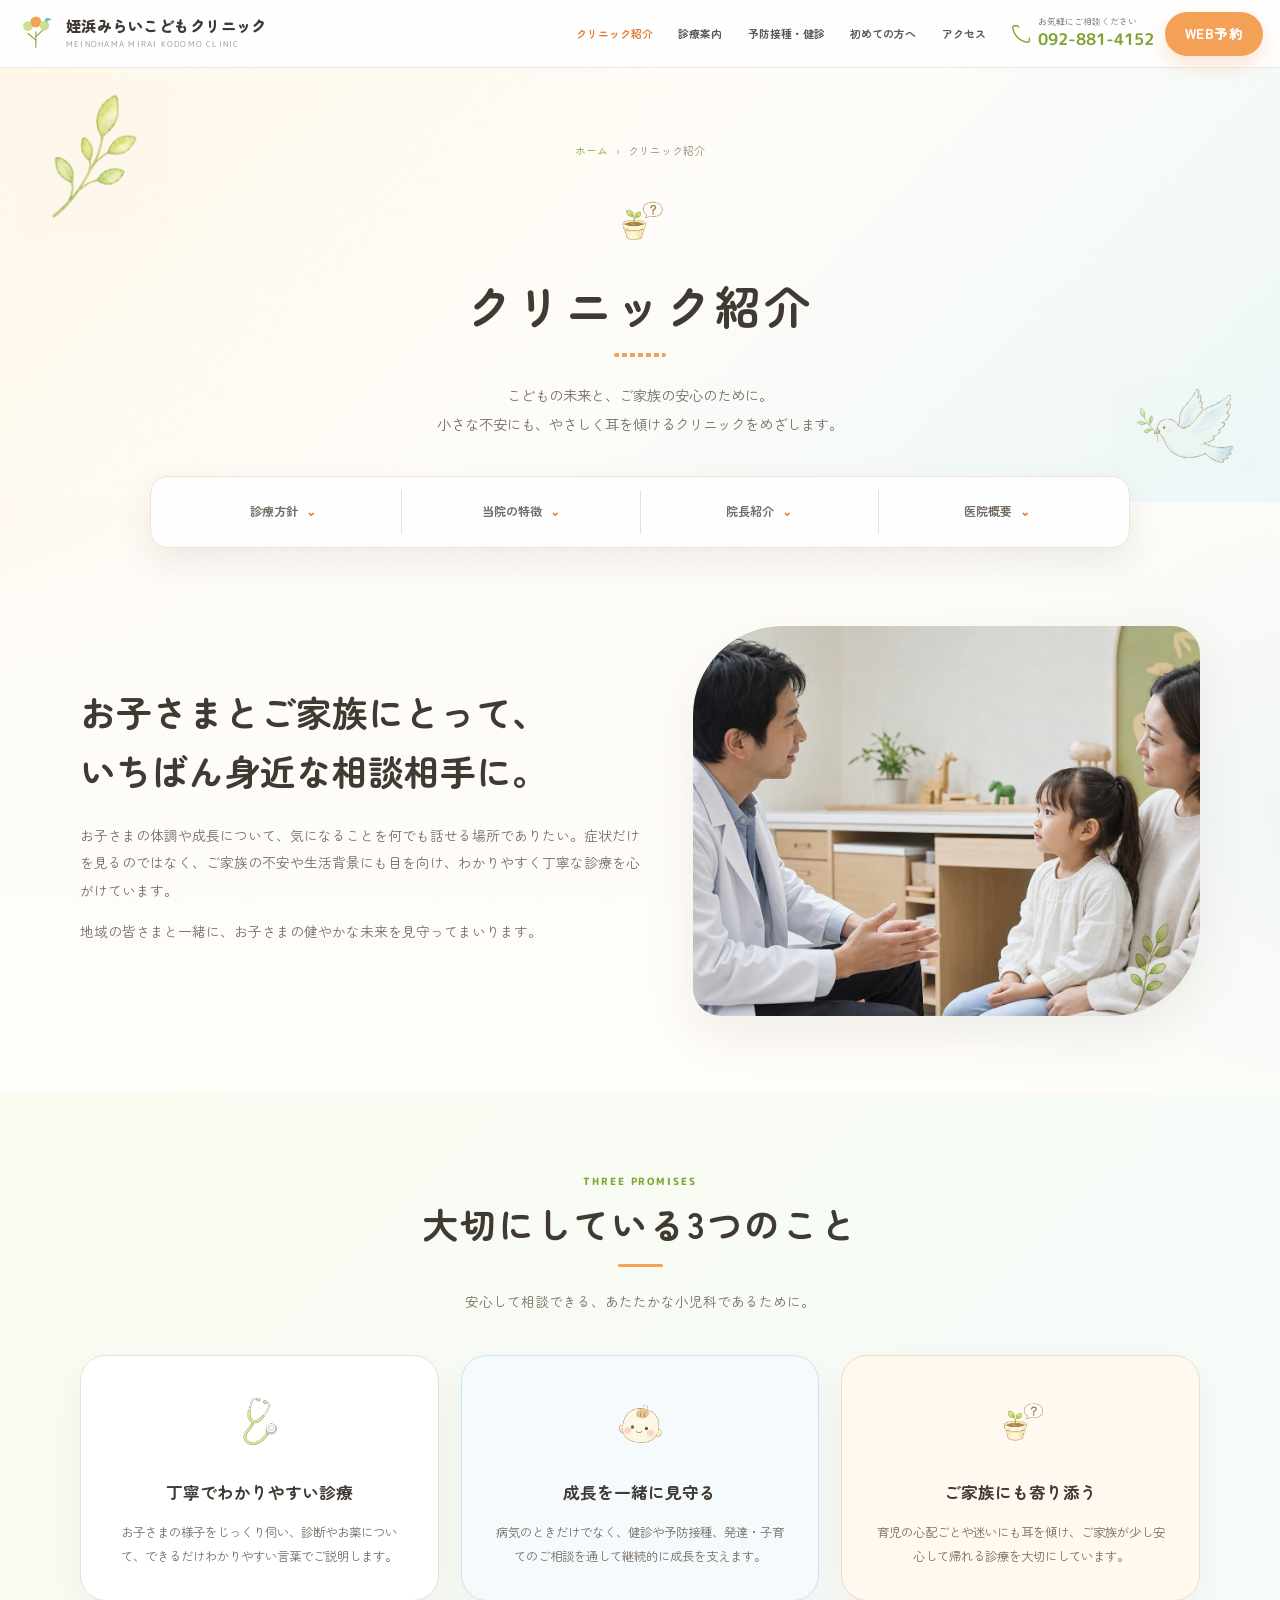
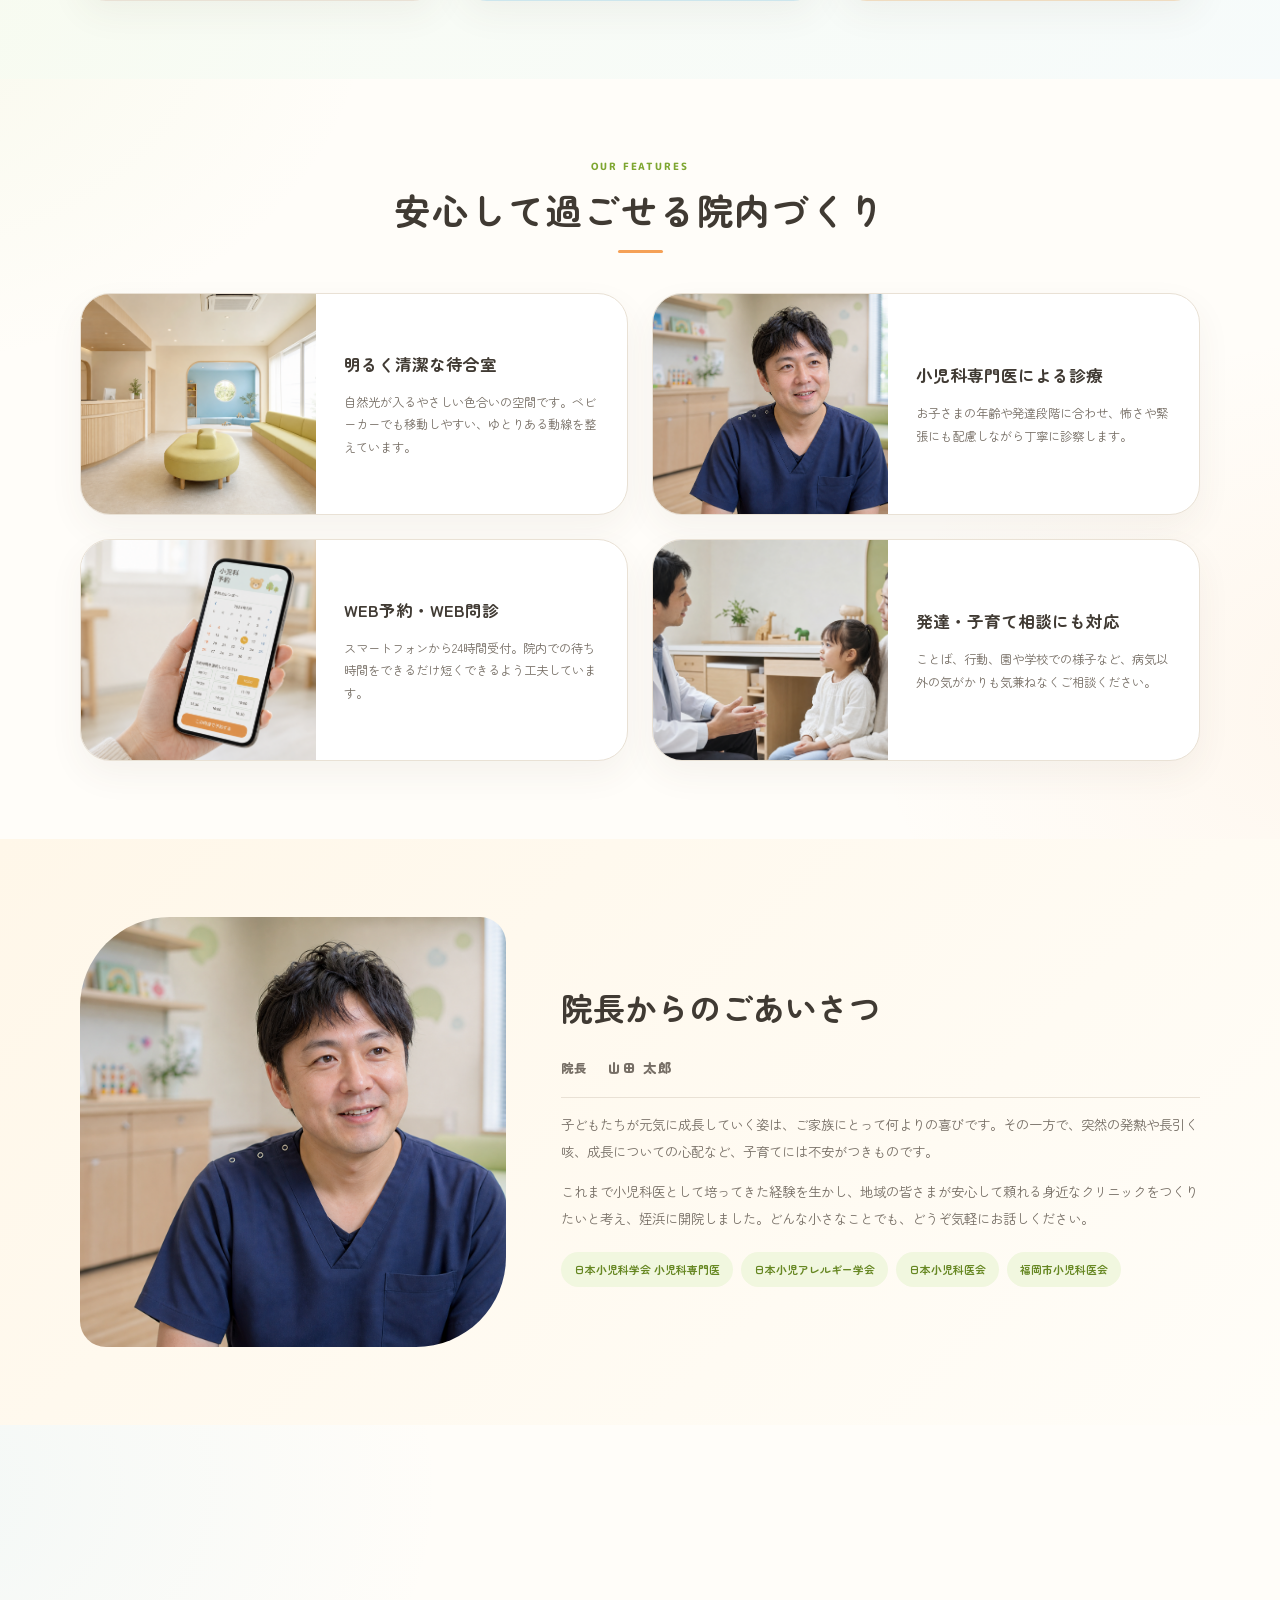
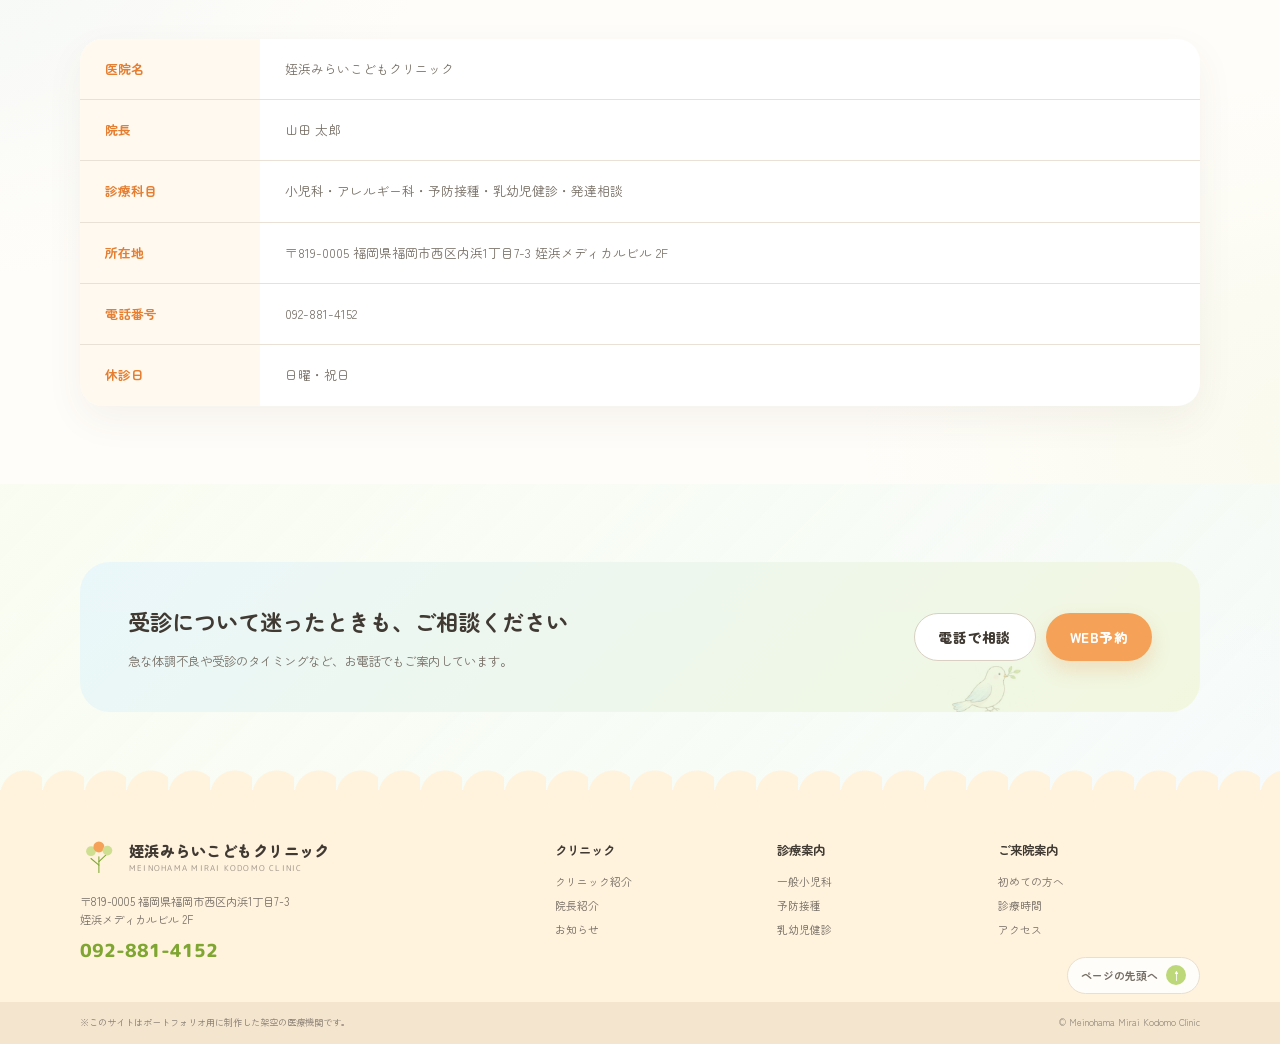
==== commit 64a23e78: "Add files via upload" ====
--- a/about.html
+++ b/about.html
@@ -15,7 +15,8 @@
     <div class="header-actions"><a class="header-phone" href="tel:0928814152"><svg viewBox="0 0 24 24"><path d="M22 16.92v3a2 2 0 0 1-2.18 2 19.8 19.8 0 0 1-8.63-3.07 19.5 19.5 0 0 1-6-6A19.8 19.8 0 0 1 2.12 4.18 2 2 0 0 1 4.11 2h3a2 2 0 0 1 2 1.72"/></svg><span><small>お気軽にご相談ください</small><strong>092-881-4152</strong></span></a><button class="booking-button js-booking" type="button">WEB予約</button><button class="menu-button" id="menuButton" type="button" aria-label="メニューを開く" aria-controls="globalNav" aria-expanded="false"><span></span><span></span><span></span></button></div>
   </div></header>
 
-  <main class="sub-main">
+  <button class="menu-button mobile-menu-button" type="button" aria-label="メニューを開く" aria-controls="globalNav" aria-expanded="false"><span></span><span></span><span></span></button>
+<main class="sub-main">
     <section class="page-hero"><div class="page-hero-inner reveal"><p class="breadcrumb"><a href="index.html">ホーム</a><span>›</span><span>クリニック紹介</span></p><span class="page-hero-icon"><img src="icons/web/medical-development.png" alt=""></span><h1>クリニック紹介</h1><p class="page-hero-lead">こどもの未来と、ご家族の安心のために。<br>小さな不安にも、やさしく耳を傾けるクリニックをめざします。</p></div></section>
     <nav class="local-nav" aria-label="ページ内メニュー"><a href="#philosophy">診療方針</a><a href="#features">当院の特徴</a><a href="#doctor">院長紹介</a><a href="#profile">医院概要</a></nav>
 
--- a/style.css
+++ b/style.css
@@ -75,6 +75,9 @@
 .button-outline { color: var(--ink); background: var(--white); border: 1px solid #d9d0c3; }
 .menu-button { display: none; width: 46px; height: 46px; padding: 11px; background: transparent; border: 0; cursor: pointer; }
 .menu-button span { display: block; width: 100%; height: 2px; margin: 6px 0; background: var(--ink); transition: .25s ease; }
+.header-actions .menu-button { display: none !important; }
+.menu-button-inline { display: none !important; }
+.mobile-menu-button { display: none; }
 
 .hero { position: relative; display: block; aspect-ratio: 1672 / 941; min-height: 0; overflow: hidden; background: #fffaf1; }
 .hero-art { position: absolute; z-index: 0; inset: 0; display: block; }
@@ -147,7 +150,7 @@
 .features .section-title .section-en, .features .section-title > p:last-child { display: none; }
 .features .section-title h2 { font-size: 2rem; }
 .feature-grid { display: grid; grid-template-columns: repeat(2, 1fr); gap: 16px 22px; }
-.feature-card { position: relative; display: grid; grid-template-columns: 48% 52%; gap: 16px; align-items: center; min-height: 188px; padding: 15px 21px; overflow: hidden; background: linear-gradient(135deg, #f5fae9, #fff); border-radius: 42% 24px 42% 24px / 34% 24px 34% 24px; box-shadow: none; }
+.feature-card { position: relative; display: grid; grid-template-columns: 48% 52%; gap: 16px; align-items: center; min-height: 188px; padding: 15px 21px; overflow: visible; background: linear-gradient(135deg, #f5fae9, #fff); border-radius: 42% 24px 42% 24px / 34% 24px 34% 24px; box-shadow: none; }
 .feature-card:nth-child(2), .feature-card:nth-child(3) { background: linear-gradient(135deg, #eef9fc, #fff); }
 .feature-card:nth-child(even) { border-radius: 24px 42% 24px 42% / 24px 34% 24px 34%; }
 .feature-card:nth-child(odd) .feature-image { order: 2; }
@@ -607,3 +610,300 @@
   .access-page-card .map-art { min-height: 290px; }.access-page-card .access-info { padding: 29px 23px; }.news-page-list a { grid-template-columns: 82px 1fr 18px; gap: 10px; min-height: 68px; padding: 12px 15px; }.news-page-list .tag { display: none; }.news-page-list strong { font-size: .75rem; }.news-article { padding: 27px 22px; }.news-article h2 { font-size: 1.1rem; }
   .cta-band { gap: 25px; padding: 29px 23px; }.cta-band h2 { font-size: 1.2rem; }.cta-actions { width: 100%; flex-direction: column; }.cta-actions .button { width: 100%; }.cta-band::after { display: none; }
 }
+
+/* UI / UX polish */
+.feature-card {
+  overflow: visible;
+}
+
+.feature-number {
+  top: -10px;
+  left: -6px;
+}
+
+.service-card,
+.sub-service-card {
+  display: flex;
+  flex-direction: column;
+  align-items: center;
+  justify-content: center;
+  text-align: center;
+}
+
+.service-card {
+  padding: 24px 30px 44px;
+}
+
+.service-icon {
+  margin: 0 0 10px;
+}
+
+.service-card p {
+  max-width: 24em;
+  padding-right: 0;
+}
+
+.sub-service-card {
+  min-height: 230px;
+  padding: 30px 30px 45px;
+  transition: transform .2s ease, box-shadow .2s ease, border-color .2s ease;
+}
+
+.sub-service-card:hover {
+  transform: translateY(-5px);
+  box-shadow: 0 16px 34px rgba(85,70,47,.07);
+}
+
+.sub-service-card img {
+  margin-inline: auto;
+}
+
+.sub-service-card p {
+  max-width: 25em;
+}
+
+.photo-frame {
+  height: clamp(300px, 31vw, 390px);
+  min-height: 0;
+}
+
+.photo-frame img {
+  height: 100%;
+  min-height: 0;
+}
+
+.photo-frame.is-illustration {
+  justify-self: center;
+  width: min(430px, 100%);
+  height: clamp(335px, 36vw, 445px);
+  padding: 22px 24px 0;
+  background: linear-gradient(180deg, #fffaf2, #fffdf8);
+}
+
+.photo-frame.is-illustration img {
+  object-fit: contain;
+  object-position: center bottom;
+}
+
+.transport-card {
+  padding: 34px 28px;
+  transition: transform .2s ease, box-shadow .2s ease, border-color .2s ease;
+}
+
+.transport-card:hover {
+  transform: translateY(-5px);
+  border-color: #dce8c2;
+  box-shadow: 0 16px 34px rgba(85,70,47,.07);
+}
+
+.transport-icon {
+  display: grid;
+  width: 78px;
+  height: 78px;
+  margin: 0 auto 15px;
+  place-content: center;
+}
+
+.transport-icon img {
+  width: 78px;
+  height: 78px;
+  object-fit: contain;
+}
+
+.transport-card h3 {
+  font-size: 1.05rem;
+}
+
+.transport-card p,
+.check-list li,
+.detail-panel p,
+.news-article p {
+  font-size: .82rem;
+}
+
+.service-icon,
+.sub-service-card > img,
+.value-icon {
+  opacity: .96;
+}
+
+.service-icon img,
+.sub-service-card > img {
+  transform: scale(1.12);
+}
+
+@media (min-width: 901px) {
+  .service-card {
+    min-height: 164px;
+    padding: 20px 28px 42px;
+  }
+
+  .service-card h3 {
+    font-size: 1.02rem;
+  }
+
+  .service-card p {
+    font-size: .76rem;
+  }
+}
+
+@media (max-width: 900px) {
+  .feature-number {
+    top: -8px;
+    left: -4px;
+  }
+
+  .photo-frame {
+    height: 330px;
+    min-height: 0;
+  }
+
+  .photo-frame img {
+    min-height: 0;
+  }
+
+  .photo-frame.is-illustration {
+    width: min(400px, 100%);
+    height: 380px;
+  }
+}
+
+@media (max-width: 620px) {
+  .site-header .header-inner {
+    position: relative;
+    width: 100%;
+    padding-inline: 14px;
+  }
+
+  .site-header .logo {
+    max-width: calc(100% - 58px);
+    min-width: 0;
+  }
+
+  .site-header .logo span {
+    min-width: 0;
+  }
+
+  .site-header .logo strong {
+    max-width: 250px;
+    overflow: hidden;
+    text-overflow: ellipsis;
+  }
+
+  .header-actions {
+    position: fixed;
+    top: 15px;
+    right: 14px;
+    flex: 0 0 auto;
+    margin-left: 0;
+    transform: none;
+    z-index: 1001;
+  }
+
+  .menu-button {
+    display: grid !important;
+    position: fixed !important;
+    top: 15px !important;
+    right: 14px !important;
+    width: 42px;
+    height: 42px;
+    place-content: center;
+    padding: 8px;
+    background: rgba(255, 250, 242, .95);
+    border: 1px solid rgba(210, 199, 183, .65);
+    border-radius: 50%;
+    box-shadow: 0 7px 18px rgba(85,70,47,.08);
+    z-index: 1002;
+  }
+
+  .menu-button::before {
+    content: "☰";
+    color: var(--ink);
+    font-size: 1.25rem;
+    font-weight: 800;
+    line-height: 1;
+  }
+
+  .menu-button.is-open::before {
+    content: "×";
+    font-size: 1.45rem;
+  }
+
+  .menu-button span {
+    display: none;
+  }
+
+  .news-box .text-link {
+    justify-self: center;
+    margin-top: 2px;
+  }
+
+  .feature-number {
+    top: 10px;
+    left: 11px;
+  }
+
+  .service-card,
+  .sub-service-card {
+    min-height: 180px;
+    padding: 24px 24px 42px;
+  }
+
+  .photo-frame,
+  .photo-frame img {
+    min-height: 0;
+  }
+
+  .photo-frame {
+    height: 280px;
+  }
+
+  .photo-frame.is-illustration {
+    width: min(310px, 100%);
+    height: 320px;
+    padding: 18px 18px 0;
+  }
+
+  .transport-icon,
+  .transport-icon img {
+    width: 70px;
+    height: 70px;
+  }
+}
+
+@media (max-width: 430px) {
+  #menuButton {
+    right: auto !important;
+    left: 320px !important;
+  }
+}
+
+@media (max-width: 360px) {
+  #menuButton {
+    left: 264px !important;
+  }
+}
+
+@media (max-width: 900px) {
+  .mobile-menu-button {
+    display: grid !important;
+    position: fixed !important;
+    top: 15px !important;
+    left: 320px !important;
+    width: 42px !important;
+    height: 42px !important;
+    place-content: center !important;
+    padding: 8px !important;
+    background: rgba(255, 250, 242, .97) !important;
+    border: 1px solid rgba(210, 199, 183, .65) !important;
+    border-radius: 50% !important;
+    box-shadow: 0 7px 18px rgba(85,70,47,.08) !important;
+    z-index: 10020 !important;
+  }
+}
+
+@media (min-width: 901px) {
+  .mobile-menu-button {
+    display: none !important;
+  }
+}
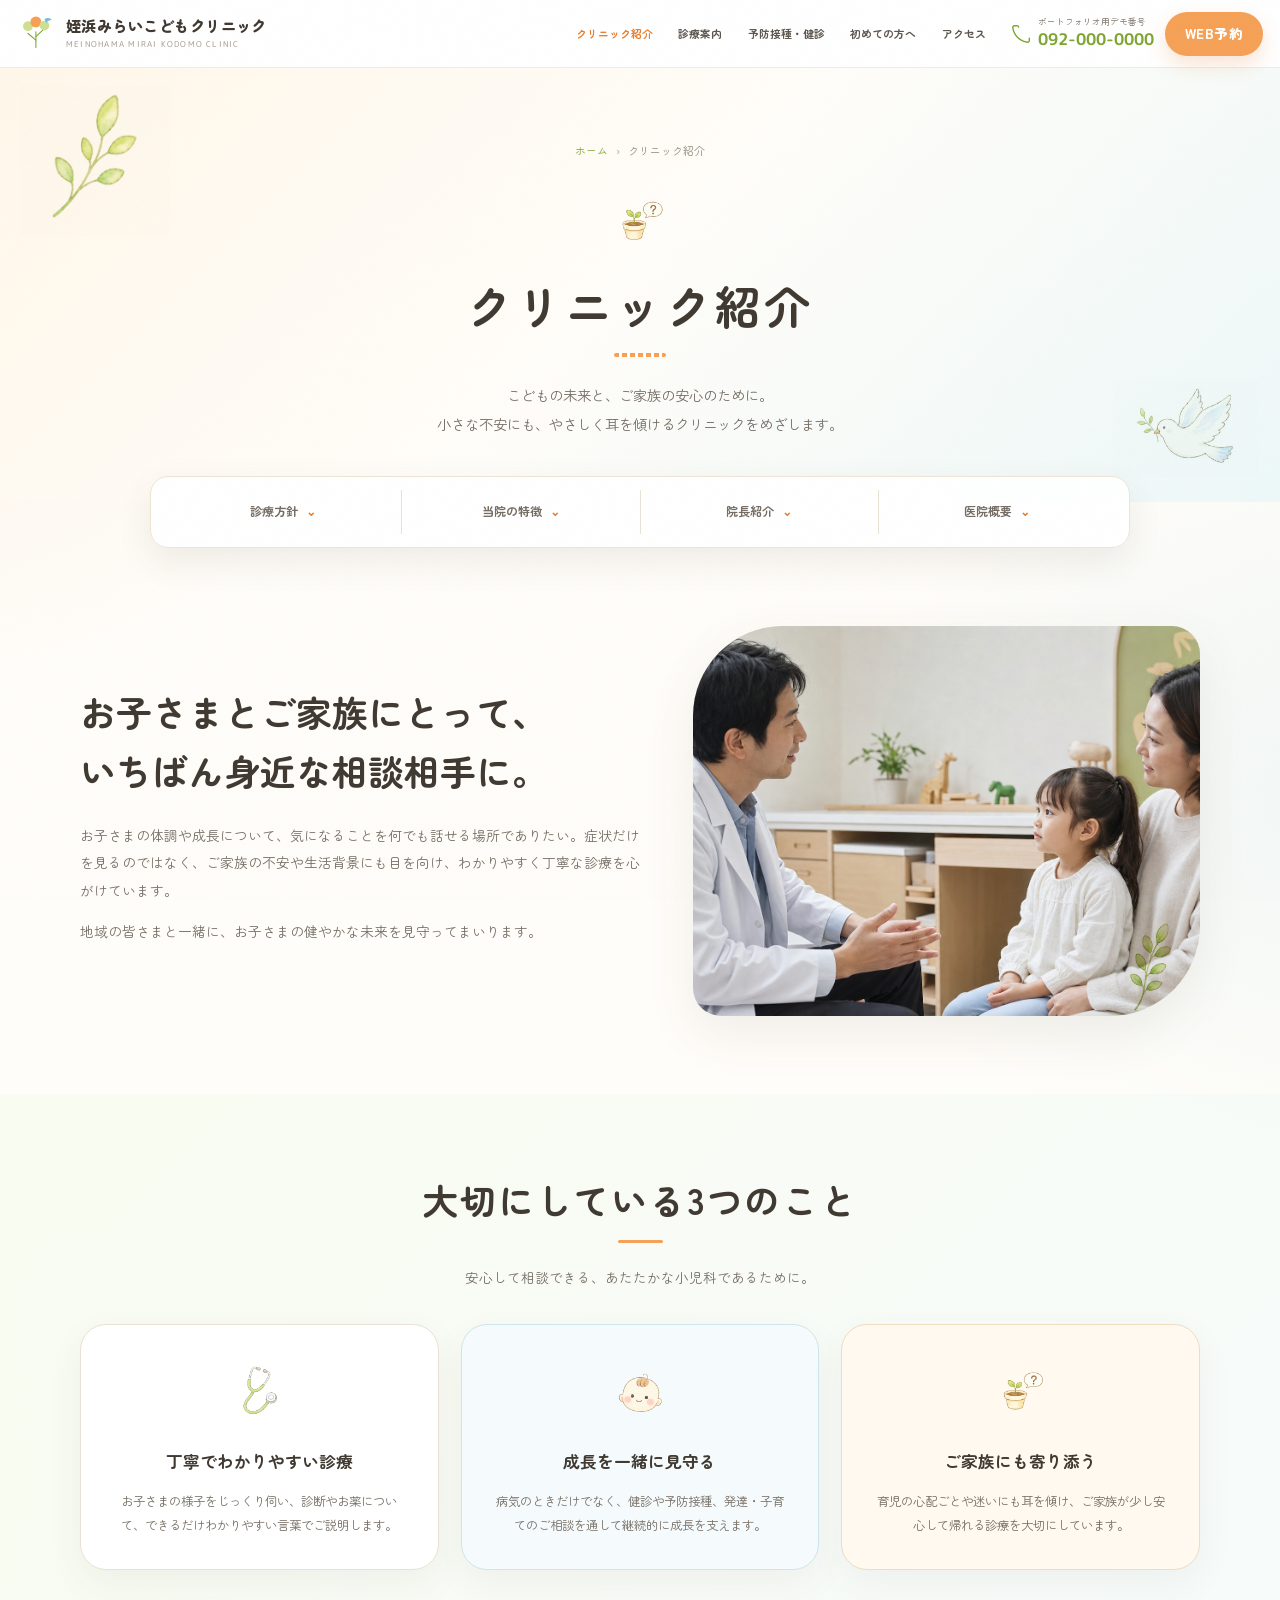
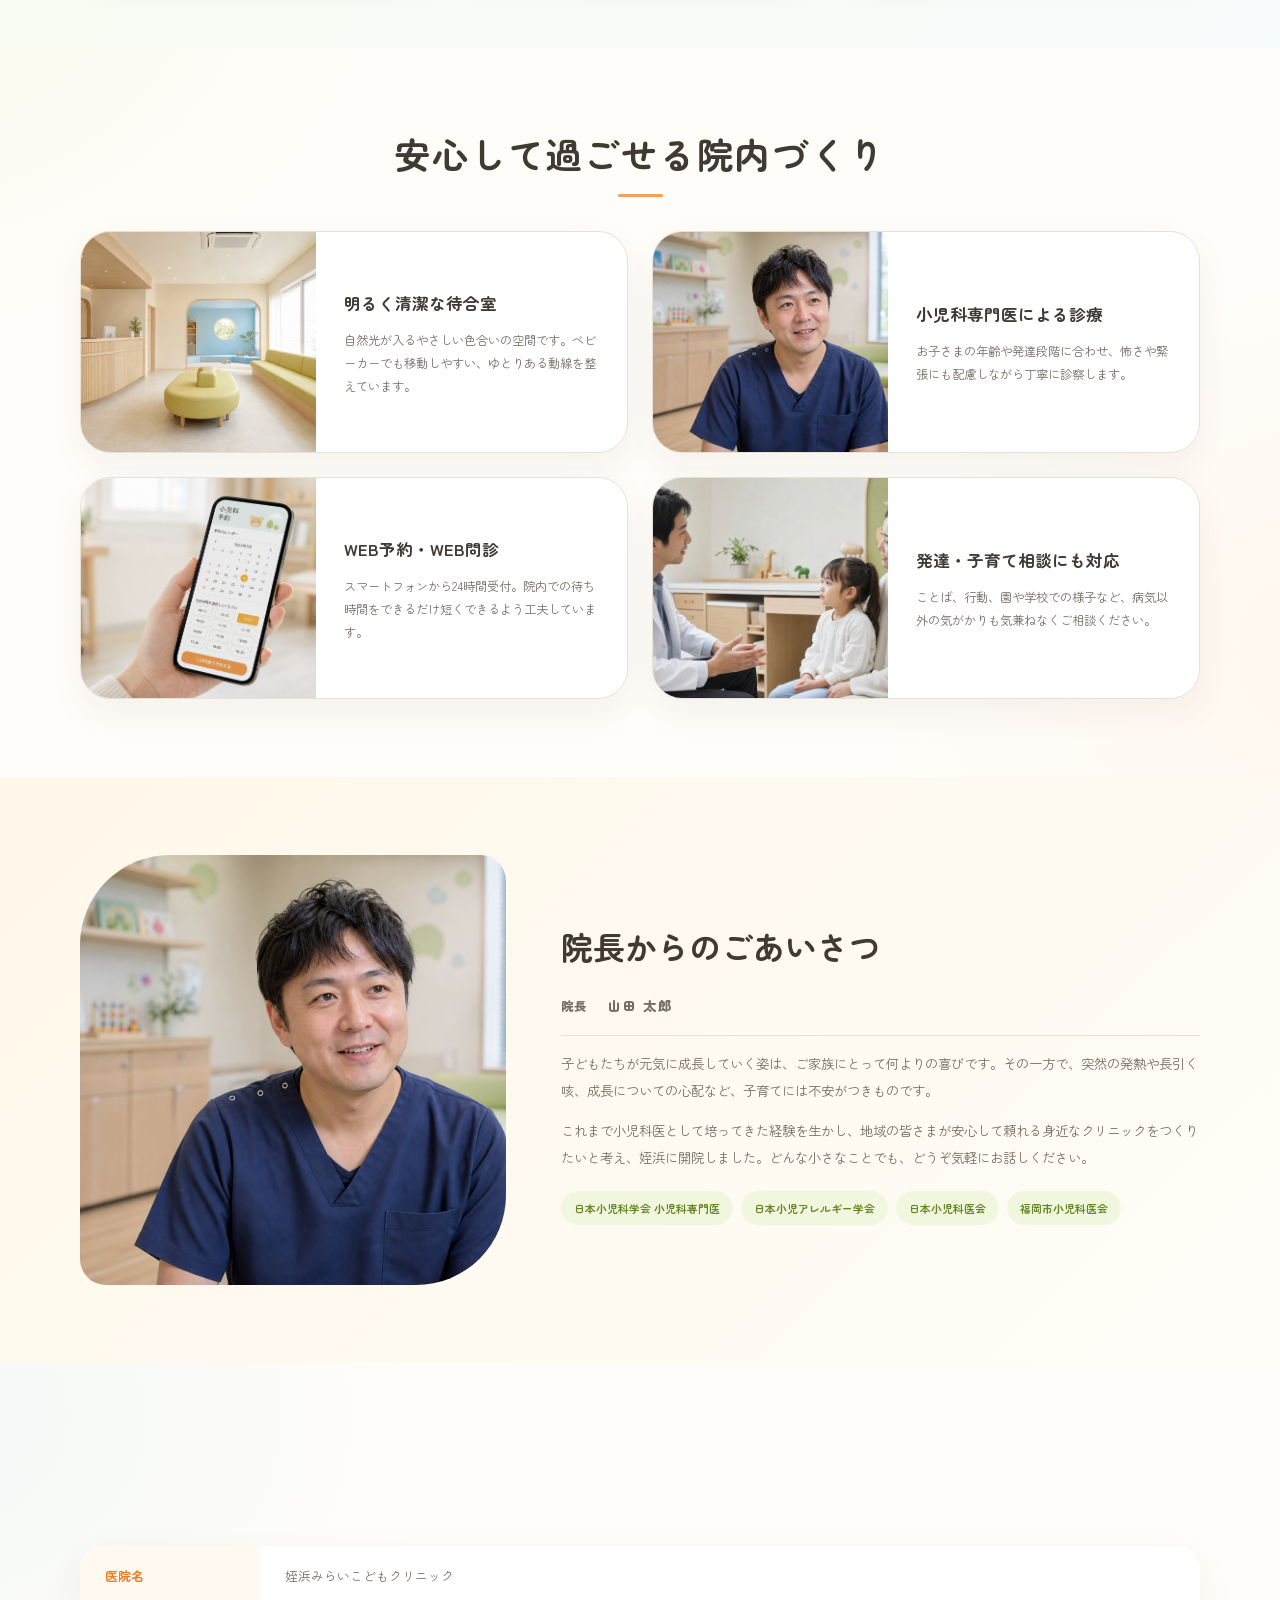
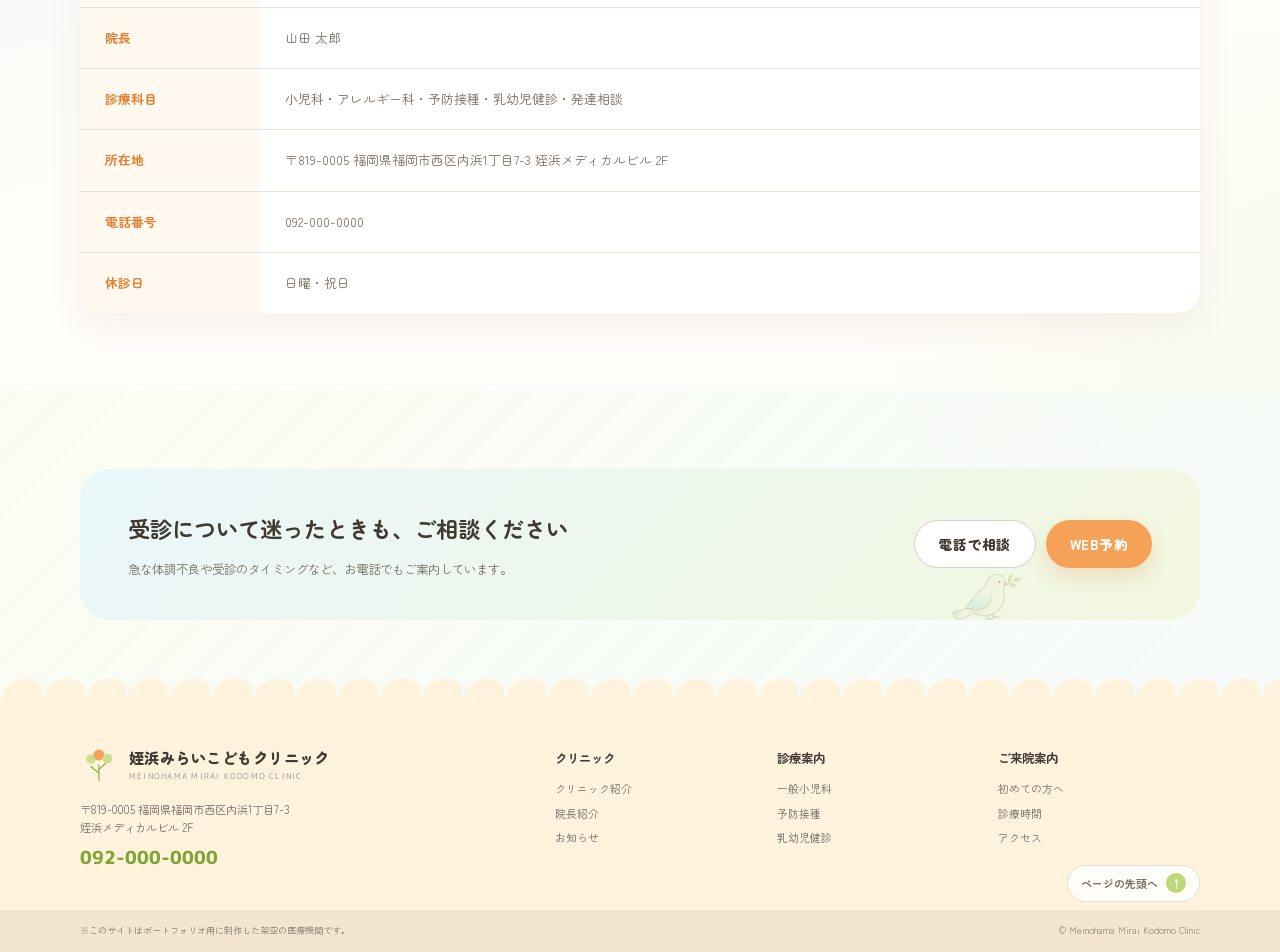
==== commit f0d50ee7: "Add files via upload" ====
--- a/about.html
+++ b/about.html
@@ -12,7 +12,7 @@
   <header class="site-header" id="top"><div class="header-inner">
     <a class="logo" href="index.html" aria-label="トップページへ"><svg class="logo-mark" viewBox="0 0 64 64" aria-hidden="true"><path d="M31 55V29"/><path d="M31 43 18 32M31 37l13-12"/><circle cx="18" cy="20" r="8"/><circle cx="31" cy="13" r="9"/><circle cx="45" cy="19" r="8"/><path class="bird" d="M45 9c5-4 10-2 12 1-4 0-7 2-9 5-1-3-2-4-3-6Z"/></svg><span><strong>姪浜みらいこどもクリニック</strong><small>MEINOHAMA MIRAI KODOMO CLINIC</small></span></a>
     <nav class="global-nav" id="globalNav" aria-label="メインナビゲーション"><a href="about.html" aria-current="page">クリニック紹介</a><a href="medical.html">診療案内</a><a href="vaccination.html">予防接種・健診</a><a href="first.html">初めての方へ</a><a href="access.html">アクセス</a></nav>
-    <div class="header-actions"><a class="header-phone" href="tel:0928814152"><svg viewBox="0 0 24 24"><path d="M22 16.92v3a2 2 0 0 1-2.18 2 19.8 19.8 0 0 1-8.63-3.07 19.5 19.5 0 0 1-6-6A19.8 19.8 0 0 1 2.12 4.18 2 2 0 0 1 4.11 2h3a2 2 0 0 1 2 1.72"/></svg><span><small>お気軽にご相談ください</small><strong>092-881-4152</strong></span></a><button class="booking-button js-booking" type="button">WEB予約</button><button class="menu-button" id="menuButton" type="button" aria-label="メニューを開く" aria-controls="globalNav" aria-expanded="false"><span></span><span></span><span></span></button></div>
+    <div class="header-actions"><a class="header-phone" href="tel:0920000000"><svg viewBox="0 0 24 24"><path d="M22 16.92v3a2 2 0 0 1-2.18 2 19.8 19.8 0 0 1-8.63-3.07 19.5 19.5 0 0 1-6-6A19.8 19.8 0 0 1 2.12 4.18 2 2 0 0 1 4.11 2h3a2 2 0 0 1 2 1.72"/></svg><span><small>ポートフォリオ用デモ番号</small><strong>092-000-0000</strong></span></a><button class="booking-button js-booking" type="button">WEB予約</button><button class="menu-button" id="menuButton" type="button" aria-label="メニューを開く" aria-controls="globalNav" aria-expanded="false"><span></span><span></span><span></span></button></div>
   </div></header>
 
   <button class="menu-button mobile-menu-button" type="button" aria-label="メニューを開く" aria-controls="globalNav" aria-expanded="false"><span></span><span></span><span></span></button>
@@ -43,12 +43,12 @@
       <div class="doctor-profile-copy reveal"><p class="section-en">GREETING</p><h2>院長からのごあいさつ</h2><p class="doctor-name"><small>院長</small> 山田 太郎</p><p>子どもたちが元気に成長していく姿は、ご家族にとって何よりの喜びです。その一方で、突然の発熱や長引く咳、成長についての心配など、子育てには不安がつきものです。</p><p>これまで小児科医として培ってきた経験を生かし、地域の皆さまが安心して頼れる身近なクリニックをつくりたいと考え、姪浜に開院しました。どんな小さなことでも、どうぞ気軽にお話しください。</p><div class="credential-tags"><span>日本小児科学会 小児科専門医</span><span>日本小児アレルギー学会</span><span>日本小児科医会</span><span>福岡市小児科医会</span></div></div>
     </div></section>
 
-    <section class="sub-section" id="profile"><div class="container"><div class="sub-heading reveal"><p class="eyebrow">CLINIC PROFILE</p><h2>医院概要</h2></div><table class="profile-table reveal"><tbody><tr><th>医院名</th><td>姪浜みらいこどもクリニック</td></tr><tr><th>院長</th><td>山田 太郎</td></tr><tr><th>診療科目</th><td>小児科・アレルギー科・予防接種・乳幼児健診・発達相談</td></tr><tr><th>所在地</th><td>〒819-0005 福岡県福岡市西区内浜1丁目7-3 姪浜メディカルビル 2F</td></tr><tr><th>電話番号</th><td><a href="tel:0928814152">092-881-4152</a></td></tr><tr><th>休診日</th><td>日曜・祝日</td></tr></tbody></table></div></section>
+    <section class="sub-section" id="profile"><div class="container"><div class="sub-heading reveal"><p class="eyebrow">CLINIC PROFILE</p><h2>医院概要</h2></div><table class="profile-table reveal"><tbody><tr><th>医院名</th><td>姪浜みらいこどもクリニック</td></tr><tr><th>院長</th><td>山田 太郎</td></tr><tr><th>診療科目</th><td>小児科・アレルギー科・予防接種・乳幼児健診・発達相談</td></tr><tr><th>所在地</th><td>〒819-0005 福岡県福岡市西区内浜1丁目7-3 姪浜メディカルビル 2F</td></tr><tr><th>電話番号</th><td><a href="tel:0920000000">092-000-0000</a></td></tr><tr><th>休診日</th><td>日曜・祝日</td></tr></tbody></table></div></section>
 
-    <section class="sub-section is-soft"><div class="container"><div class="cta-band reveal"><div><h2>受診について迷ったときも、ご相談ください</h2><p>急な体調不良や受診のタイミングなど、お電話でもご案内しています。</p></div><div class="cta-actions"><a class="button button-outline" href="tel:0928814152">電話で相談</a><button class="button button-orange js-booking" type="button">WEB予約</button></div></div></div></section>
+    <section class="sub-section is-soft"><div class="container"><div class="cta-band reveal"><div><h2>受診について迷ったときも、ご相談ください</h2><p>急な体調不良や受診のタイミングなど、お電話でもご案内しています。</p></div><div class="cta-actions"><a class="button button-outline" href="tel:0920000000">電話で相談</a><button class="button button-orange js-booking" type="button">WEB予約</button></div></div></div></section>
   </main>
 
-  <footer class="site-footer"><div class="footer-wave" aria-hidden="true"></div><div class="container footer-main"><div class="footer-clinic"><a class="logo footer-logo" href="index.html"><svg class="logo-mark" viewBox="0 0 64 64"><path d="M31 55V29"/><path d="M31 43 18 32M31 37l13-12"/><circle cx="18" cy="20" r="8"/><circle cx="31" cy="13" r="9"/><circle cx="45" cy="19" r="8"/></svg><span><strong>姪浜みらいこどもクリニック</strong><small>MEINOHAMA MIRAI KODOMO CLINIC</small></span></a><p>〒819-0005 福岡県福岡市西区内浜1丁目7-3<br>姪浜メディカルビル 2F</p><a class="footer-phone" href="tel:0928814152">092-881-4152</a></div><div class="footer-nav"><div><h3>クリニック</h3><a href="about.html">クリニック紹介</a><a href="about.html#doctor">院長紹介</a><a href="news.html">お知らせ</a></div><div><h3>診療案内</h3><a href="medical.html">一般小児科</a><a href="vaccination.html#vaccine">予防接種</a><a href="vaccination.html#checkup">乳幼児健診</a></div><div><h3>ご来院案内</h3><a href="first.html">初めての方へ</a><a href="access.html#hours">診療時間</a><a href="access.html">アクセス</a></div></div></div><a class="page-top" href="#top">ページの先頭へ <span>↑</span></a><div class="footer-bottom"><p>※このサイトはポートフォリオ用に制作した架空の医療機関です。</p><p>© Meinohama Mirai Kodomo Clinic</p></div></footer>
-  <div class="mobile-actions"><a href="tel:0928814152">電話する</a><button class="js-booking" type="button">WEB予約</button></div>
+  <footer class="site-footer"><div class="footer-wave" aria-hidden="true"></div><div class="container footer-main"><div class="footer-clinic"><a class="logo footer-logo" href="index.html"><svg class="logo-mark" viewBox="0 0 64 64"><path d="M31 55V29"/><path d="M31 43 18 32M31 37l13-12"/><circle cx="18" cy="20" r="8"/><circle cx="31" cy="13" r="9"/><circle cx="45" cy="19" r="8"/></svg><span><strong>姪浜みらいこどもクリニック</strong><small>MEINOHAMA MIRAI KODOMO CLINIC</small></span></a><p>〒819-0005 福岡県福岡市西区内浜1丁目7-3<br>姪浜メディカルビル 2F</p><a class="footer-phone" href="tel:0920000000">092-000-0000</a></div><div class="footer-nav"><div><h3>クリニック</h3><a href="about.html">クリニック紹介</a><a href="about.html#doctor">院長紹介</a><a href="news.html">お知らせ</a></div><div><h3>診療案内</h3><a href="medical.html">一般小児科</a><a href="vaccination.html#vaccine">予防接種</a><a href="vaccination.html#checkup">乳幼児健診</a></div><div><h3>ご来院案内</h3><a href="first.html">初めての方へ</a><a href="access.html#hours">診療時間</a><a href="access.html">アクセス</a></div></div></div><a class="page-top" href="#top">ページの先頭へ <span>↑</span></a><div class="footer-bottom"><p>※このサイトはポートフォリオ用に制作した架空の医療機関です。</p><p>© Meinohama Mirai Kodomo Clinic</p></div></footer>
+  <div class="mobile-actions"><a href="tel:0920000000">デモ電話</a><button class="js-booking" type="button">WEB予約</button></div>
   <dialog class="booking-modal" id="bookingModal"><button class="modal-close" id="modalClose" type="button" aria-label="閉じる">×</button><span class="modal-icon">◷</span><h2>WEB予約</h2><p>こちらはポートフォリオ用のデモサイトです。<br>実際の予約は行われません。</p><button class="button button-orange" id="demoReserve" type="button">予約画面を体験する</button></dialog>
 </body></html>
--- a/style.css
+++ b/style.css
@@ -907,3 +907,169 @@
     display: none !important;
   }
 }
+
+/* Final polish from design review */
+.section-en,
+.eyebrow,
+.sub-heading .eyebrow {
+  display: none !important;
+}
+
+.section-title,
+.schedule-title,
+.access .section-title,
+.sub-heading {
+  text-align: center;
+}
+
+.section-title h2,
+.news-heading h2,
+.sub-heading h2,
+.page-hero h1 {
+  text-align: center;
+}
+
+.section-title h2::after,
+.schedule-title h2::after,
+.access .section-title h2::after {
+  left: 50% !important;
+  transform: translateX(-50%) !important;
+}
+
+.sub-heading {
+  margin-bottom: 34px;
+}
+
+.sub-heading h2::after {
+  margin-right: auto;
+  margin-left: auto;
+}
+
+.hero-copy {
+  top: 28%;
+  left: max(10.5vw, calc((100vw - var(--container)) / 2 + 34px));
+  width: min(35vw, 470px);
+}
+
+.schedule-note {
+  max-width: 560px;
+  margin: 14px auto 0;
+  text-align: center;
+}
+
+.feature-card,
+.feature-card:nth-child(even) {
+  overflow: hidden;
+  border-radius: 24px 42% 24px 42% / 24px 34% 24px 34%;
+}
+
+.feature-number {
+  top: 13px;
+  left: 13px;
+  width: 34px;
+  height: 34px;
+  font-size: .68rem;
+  box-shadow: 0 6px 16px rgba(85,70,47,.06);
+}
+
+.service-card i,
+.sub-service-card i {
+  right: auto;
+  left: 50%;
+  bottom: 15px;
+  transform: translateX(-50%);
+}
+
+.visit-flow h3,
+.belongings h3 {
+  text-align: center;
+}
+
+.map-pin {
+  top: 55%;
+  left: 58%;
+  transform: translate(-50%, -50%);
+}
+
+.map-station {
+  top: 21%;
+  left: 12%;
+}
+
+.map-school {
+  top: 35%;
+  right: 9%;
+}
+
+.map-park {
+  bottom: 15%;
+  left: 14%;
+}
+
+.access-page-card .map-pin {
+  top: 56%;
+  left: 56%;
+}
+
+@media (min-width: 901px) {
+  .hero-copy {
+    top: 26%;
+  }
+}
+
+@media (max-width: 900px) {
+  .hero-copy {
+    top: 18%;
+    left: 24px;
+    width: calc(100% - 48px);
+  }
+
+  .feature-card,
+  .feature-card:nth-child(even) {
+    overflow: hidden;
+    border-radius: 55px 22px 22px;
+  }
+
+  .feature-number {
+    top: 13px;
+    left: 13px;
+  }
+
+  .map-pin {
+    top: 54%;
+    left: 56%;
+  }
+}
+
+@media (max-width: 620px) {
+  .hero-copy {
+    top: 18%;
+  }
+
+  .schedule-note {
+    text-align: left;
+  }
+
+  .map-pin {
+    top: 54%;
+    left: 64%;
+    max-width: 150px;
+    padding: 10px 12px;
+    font-size: .68rem;
+  }
+
+  .map-station {
+    top: 23%;
+    left: 10%;
+  }
+
+  .map-school {
+    top: 32%;
+    right: -2%;
+  }
+
+  .map-park {
+    bottom: 14%;
+    left: 10%;
+  }
+}
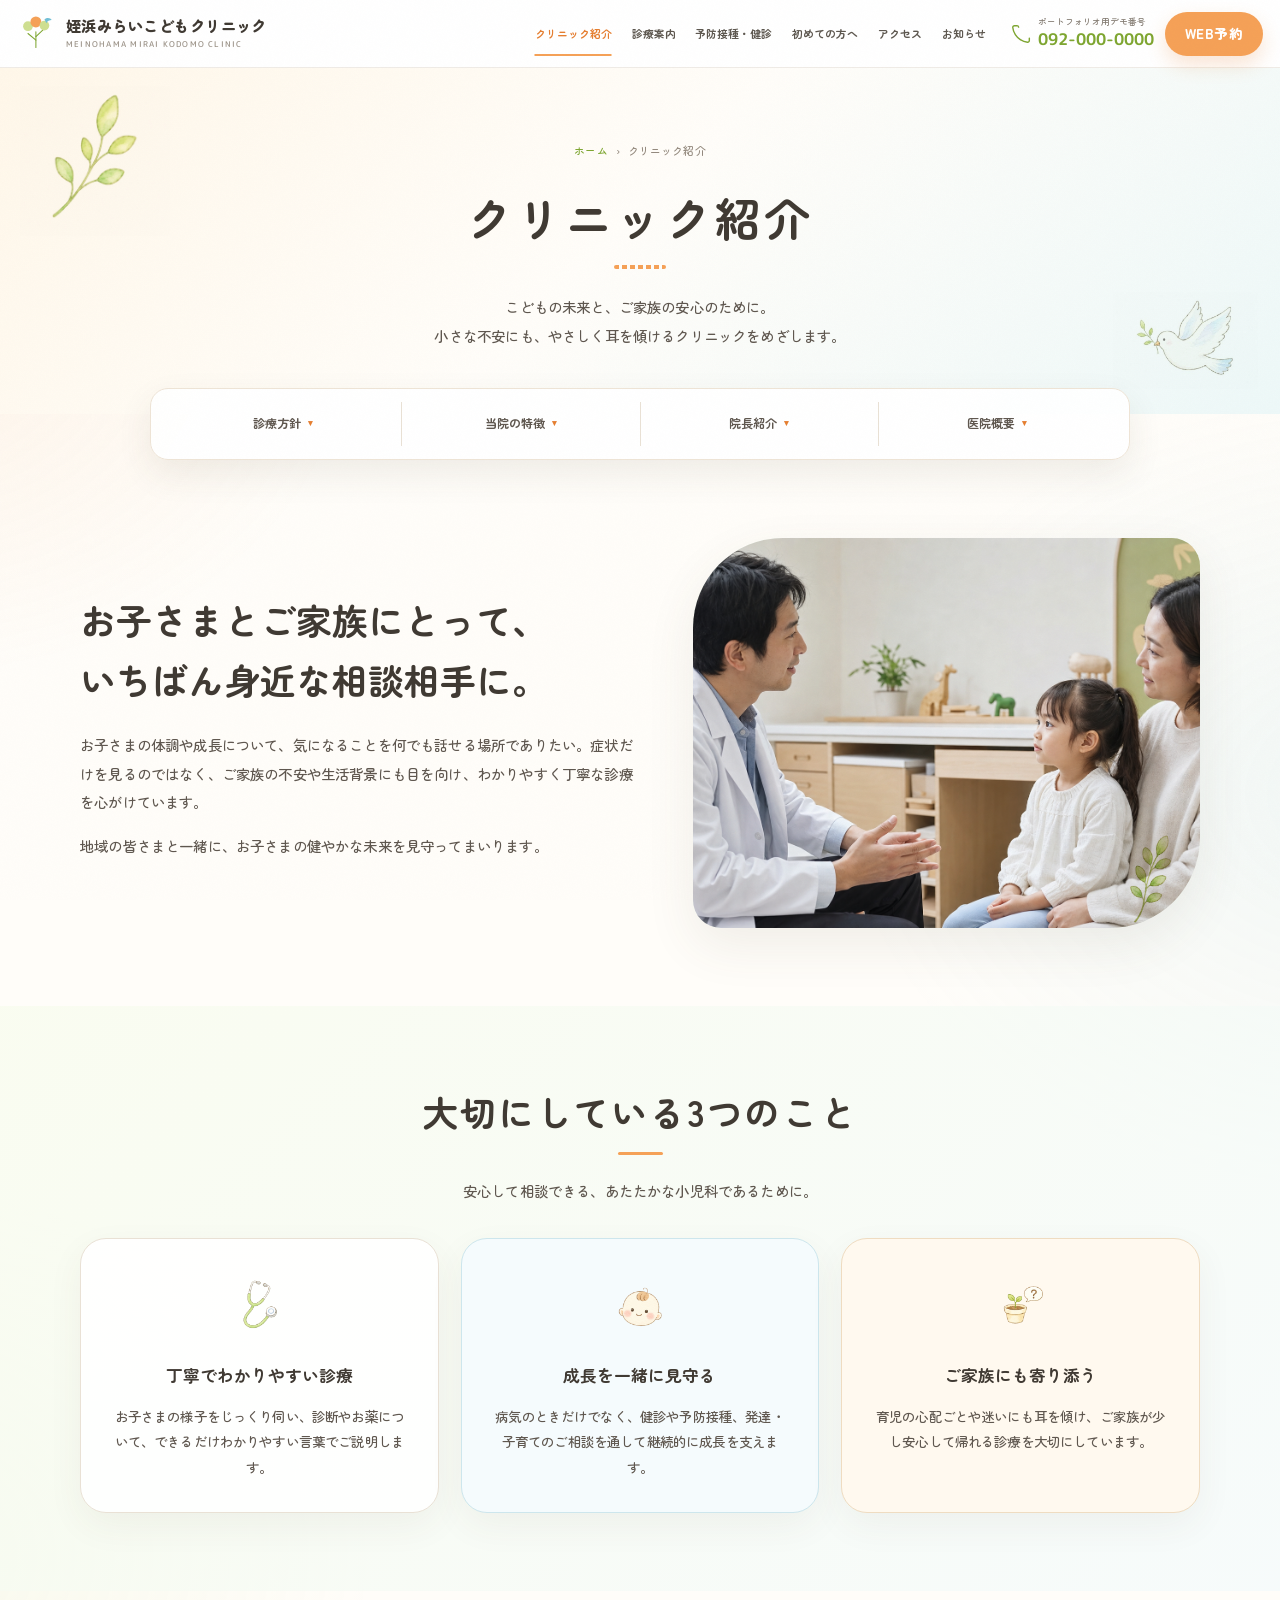
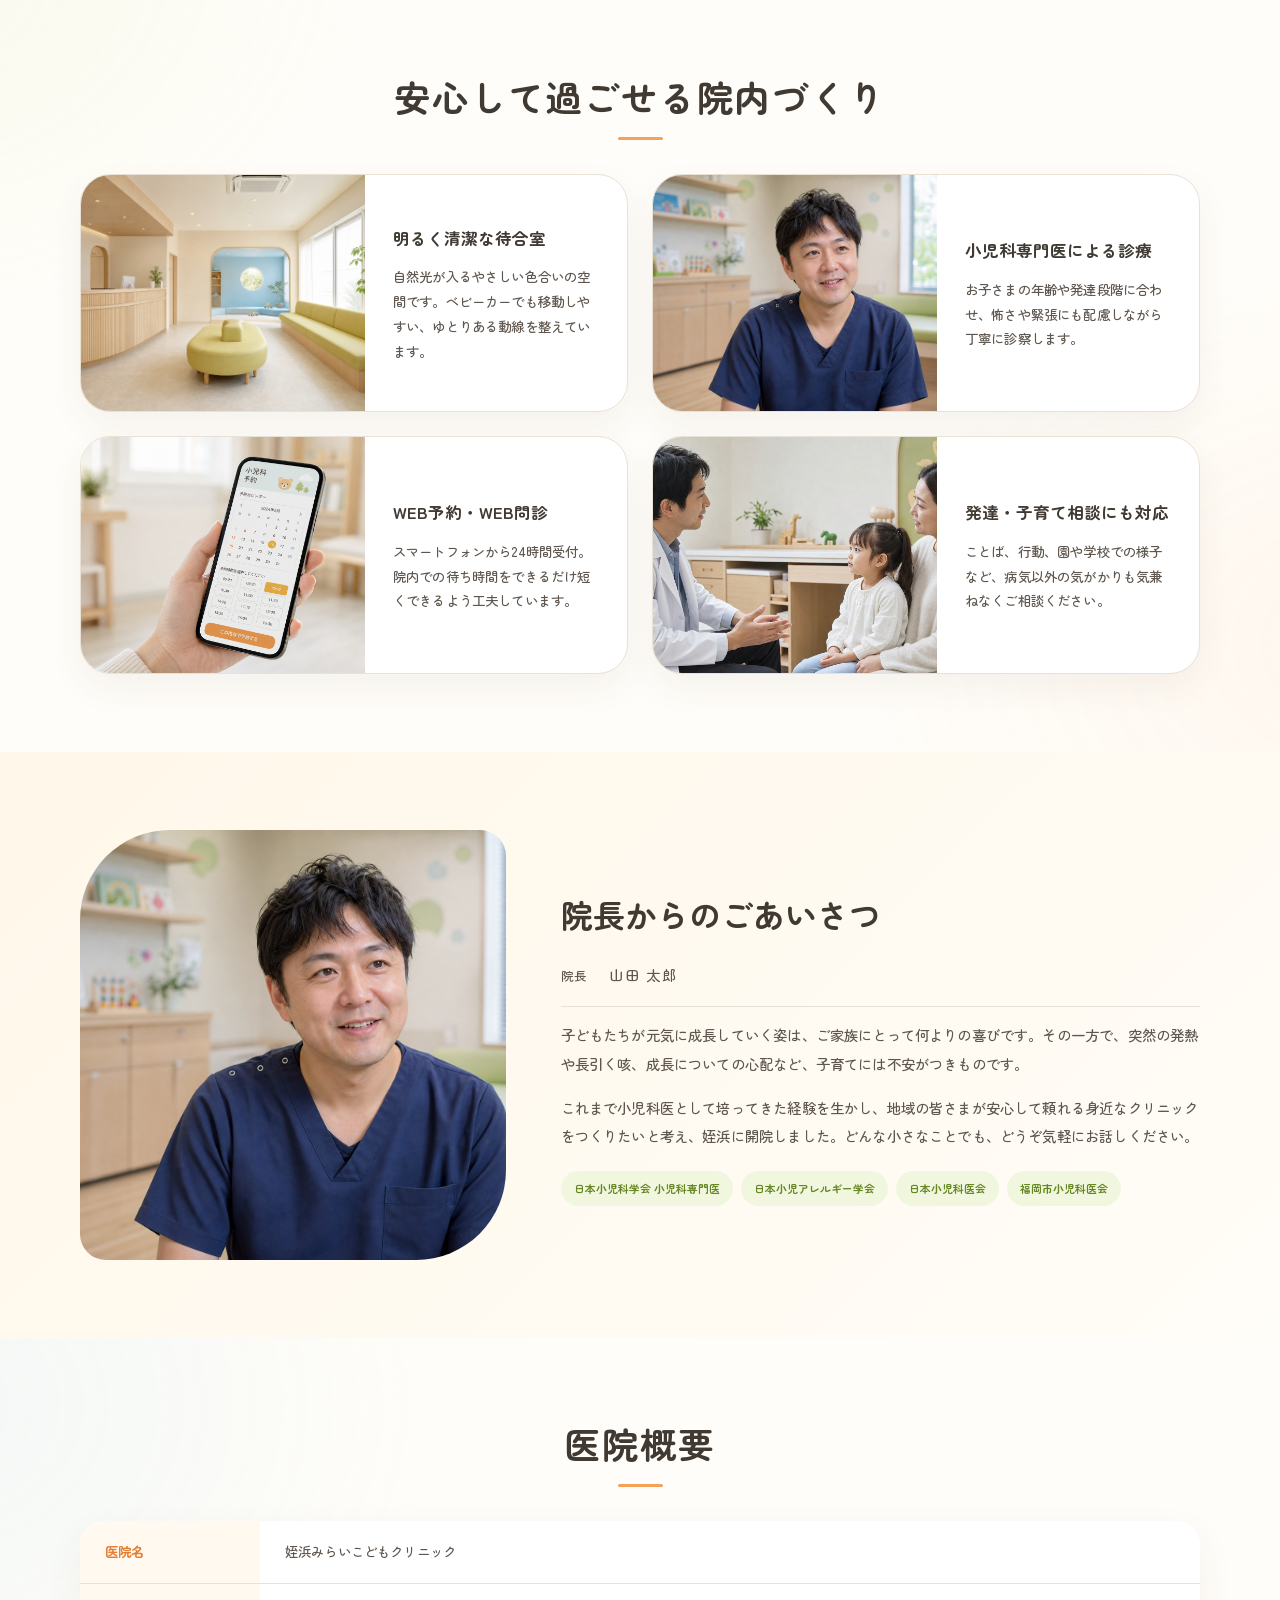
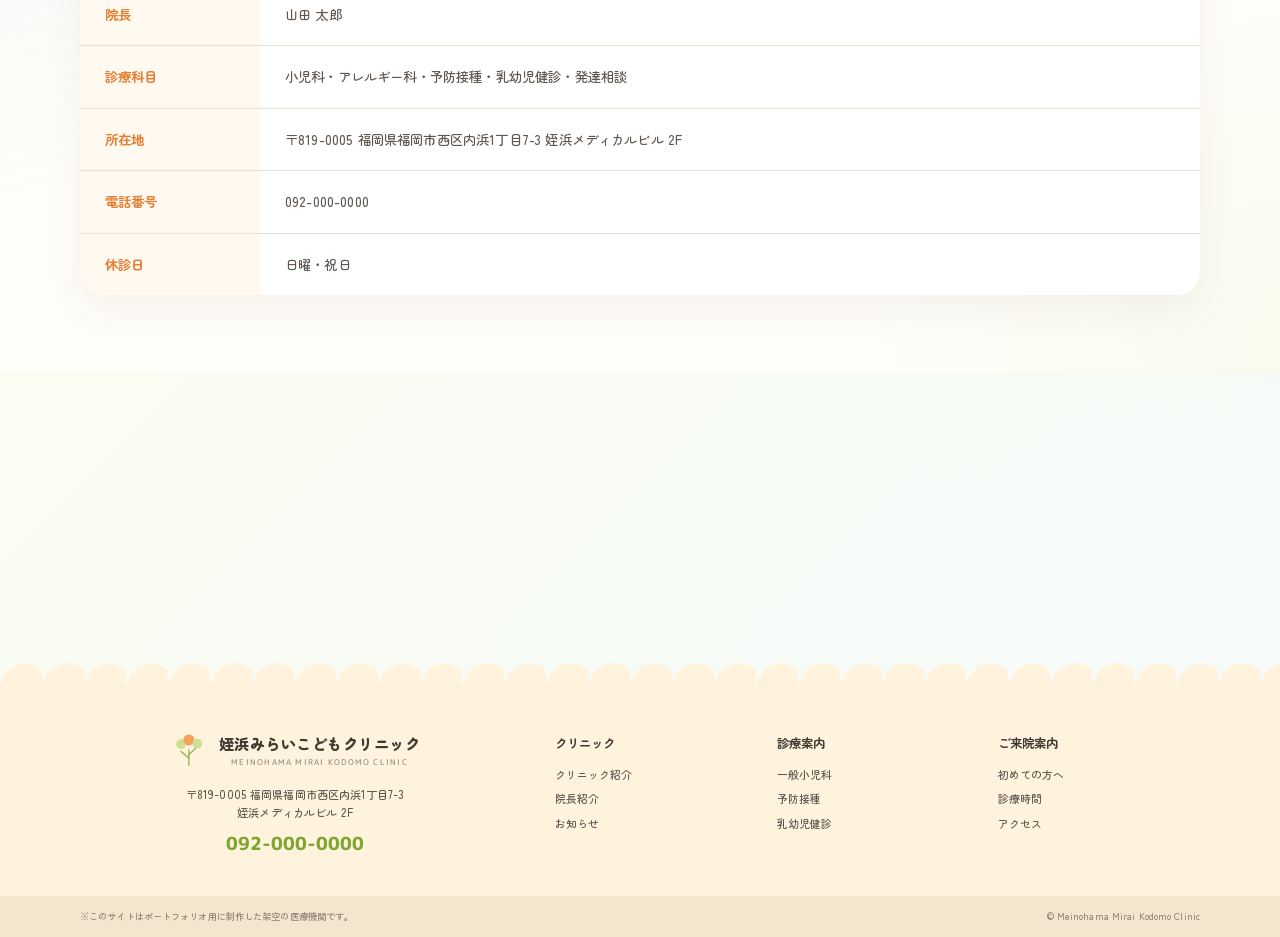
==== commit 044e7c9f: "Add files via upload" ====
--- a/about.html
+++ b/about.html
@@ -11,7 +11,7 @@
 <body class="subpage page-about">
   <header class="site-header" id="top"><div class="header-inner">
     <a class="logo" href="index.html" aria-label="トップページへ"><svg class="logo-mark" viewBox="0 0 64 64" aria-hidden="true"><path d="M31 55V29"/><path d="M31 43 18 32M31 37l13-12"/><circle cx="18" cy="20" r="8"/><circle cx="31" cy="13" r="9"/><circle cx="45" cy="19" r="8"/><path class="bird" d="M45 9c5-4 10-2 12 1-4 0-7 2-9 5-1-3-2-4-3-6Z"/></svg><span><strong>姪浜みらいこどもクリニック</strong><small>MEINOHAMA MIRAI KODOMO CLINIC</small></span></a>
-    <nav class="global-nav" id="globalNav" aria-label="メインナビゲーション"><a href="about.html" aria-current="page">クリニック紹介</a><a href="medical.html">診療案内</a><a href="vaccination.html">予防接種・健診</a><a href="first.html">初めての方へ</a><a href="access.html">アクセス</a></nav>
+    <nav class="global-nav" id="globalNav" aria-label="メインナビゲーション"><a href="about.html" aria-current="page">クリニック紹介</a><a href="medical.html">診療案内</a><a href="vaccination.html">予防接種・健診</a><a href="first.html">初めての方へ</a><a href="access.html">アクセス</a><a href="news.html">お知らせ</a></nav>
     <div class="header-actions"><a class="header-phone" href="tel:0920000000"><svg viewBox="0 0 24 24"><path d="M22 16.92v3a2 2 0 0 1-2.18 2 19.8 19.8 0 0 1-8.63-3.07 19.5 19.5 0 0 1-6-6A19.8 19.8 0 0 1 2.12 4.18 2 2 0 0 1 4.11 2h3a2 2 0 0 1 2 1.72"/></svg><span><small>ポートフォリオ用デモ番号</small><strong>092-000-0000</strong></span></a><button class="booking-button js-booking" type="button">WEB予約</button><button class="menu-button" id="menuButton" type="button" aria-label="メニューを開く" aria-controls="globalNav" aria-expanded="false"><span></span><span></span><span></span></button></div>
   </div></header>
 
--- a/style.css
+++ b/style.css
@@ -455,7 +455,7 @@
 
 /* Lower pages */
 .global-nav a[aria-current="page"] { color: var(--orange-deep); }
-.global-nav a[aria-current="page"]::after { transform: scaleX(1); }
+.global-nav a[aria-current="page"]::after { width: 100%; transform: translateX(-50%); }
 .sub-main { background: #fffdf9; }
 .page-hero { position: relative; display: grid; min-height: 330px; place-items: center; overflow: hidden; background: linear-gradient(135deg, #fff7e9 0%, #fffdf9 48%, #edf8f8 100%); text-align: center; }
 .page-hero::before, .page-hero::after { content: ""; position: absolute; pointer-events: none; background-repeat: no-repeat; background-size: contain; opacity: .78; mix-blend-mode: multiply; }
@@ -873,14 +873,15 @@
 
 @media (max-width: 430px) {
   #menuButton {
-    right: auto !important;
-    left: 320px !important;
+    right: 14px !important;
+    left: auto !important;
   }
 }
 
 @media (max-width: 360px) {
   #menuButton {
-    left: 264px !important;
+    right: 12px !important;
+    left: auto !important;
   }
 }
 
@@ -889,7 +890,8 @@
     display: grid !important;
     position: fixed !important;
     top: 15px !important;
-    left: 320px !important;
+    right: 14px !important;
+    left: auto !important;
     width: 42px !important;
     height: 42px !important;
     place-content: center !important;
@@ -1073,3 +1075,1543 @@
     left: 10%;
   }
 }
+
+/* Requested refinement pass: readability / arrows / maps / lower pages */
+:root {
+  --muted: #5f574f;
+}
+
+body {
+  font-weight: 500;
+}
+
+p,
+li,
+dd,
+td {
+  letter-spacing: .012em;
+}
+
+.hero-lead,
+.section-title > p:last-child,
+.page-hero-lead,
+.sub-heading p:last-child,
+.intro-copy p,
+.value-card p,
+.content-card p,
+.facility-card p,
+.doctor-profile-copy p,
+.detail-panel p,
+.age-card p,
+.flow-large p,
+.faq-answer,
+.access-info dd,
+.transport-card p,
+.cta-band p,
+.news-article p,
+.profile-table td,
+.check-list li {
+  color: var(--muted);
+  font-weight: 500;
+}
+
+.quick-card small,
+.news-list a,
+.schedule-note,
+.feature-card p,
+.service-card p,
+.sub-service-card p,
+.visit-flow p,
+.belongings li,
+.credentials li,
+.footer-nav a,
+.footer-clinic p {
+  color: var(--muted);
+  font-weight: 500;
+}
+
+.feature-card p,
+.service-card p,
+.sub-service-card p,
+.value-card p,
+.content-card p,
+.facility-card p,
+.detail-panel p,
+.access-info dd,
+.transport-card p,
+.check-list li,
+.profile-table th,
+.profile-table td {
+  font-size: .84rem;
+}
+
+.sub-heading p:last-child,
+.page-hero-lead,
+.intro-copy p,
+.doctor-profile-copy p,
+.cta-band p {
+  font-size: .9rem;
+}
+
+.quick-card small {
+  font-size: .82rem;
+}
+
+.news-list a {
+  font-size: .9rem;
+}
+
+.hero-lead {
+  color: #514941;
+  font-size: .98rem;
+  font-weight: 600;
+}
+
+.page-hero-icon {
+  display: none !important;
+}
+
+.local-nav a {
+  display: inline-flex;
+  align-items: center;
+  justify-content: center;
+  gap: 7px;
+}
+
+.local-nav a::after {
+  content: "▾";
+  margin-left: 0;
+  color: var(--orange-deep);
+  font-size: .72em;
+  font-weight: 900;
+  line-height: 1;
+  transform: translateY(-1px);
+}
+
+.quick-card > i,
+.service-card i,
+.sub-service-card i,
+.text-link span,
+.text-button span,
+.news-list i,
+.news-page-list i,
+.page-top span {
+  font-family: "M PLUS Rounded 1c", sans-serif;
+  font-weight: 900;
+  line-height: 1;
+  -webkit-text-stroke: .45px currentColor;
+  text-shadow: 0 0 0 currentColor;
+}
+
+.service-card i,
+.sub-service-card i {
+  width: 30px;
+  height: 30px;
+  font-size: 1rem;
+}
+
+.service-card,
+.sub-service-card {
+  padding-bottom: 56px !important;
+}
+
+.service-card i,
+.sub-service-card i {
+  bottom: 22px !important;
+}
+
+.service-card p,
+.sub-service-card p {
+  margin-bottom: 10px;
+}
+
+.feature-card:nth-child(odd) > div:last-child {
+  padding-left: 44px;
+}
+
+.feature-card:nth-child(odd) .feature-number {
+  top: 16px;
+  left: 17px;
+}
+
+.map-embed {
+  position: relative;
+  min-height: 290px;
+  overflow: hidden;
+  background: #eaf7fa;
+}
+
+.access-card .map-embed {
+  min-height: 290px;
+}
+
+.access-page-card .map-embed {
+  min-height: 430px;
+}
+
+.map-embed iframe {
+  position: absolute;
+  inset: 0;
+  width: 100%;
+  height: 100%;
+  border: 0;
+  filter: saturate(.82) contrast(.95) brightness(1.03);
+}
+
+.map-embed::before {
+  content: "";
+  position: absolute;
+  z-index: 2;
+  top: 50%;
+  left: 47%;
+  width: 26px;
+  height: 26px;
+  background: var(--orange);
+  border: 4px solid var(--white);
+  border-radius: 50% 50% 50% 0;
+  box-shadow: 0 8px 18px rgba(229,126,48,.28);
+  pointer-events: none;
+  transform: translate(-50%, -100%) rotate(-45deg);
+}
+
+.map-embed::after {
+  content: "姪浜みらいこどもクリニック";
+  position: absolute;
+  z-index: 2;
+  top: calc(50% - 20px);
+  left: calc(47% + 18px);
+  padding: 8px 12px;
+  color: var(--orange-deep);
+  background: rgba(255,255,255,.94);
+  border: 1px solid #f1caa5;
+  border-radius: 999px;
+  box-shadow: 0 8px 18px rgba(85,70,47,.08);
+  font-size: .72rem;
+  font-weight: 800;
+  line-height: 1.2;
+  white-space: nowrap;
+  pointer-events: none;
+}
+
+.page-about .facility-card {
+  grid-template-columns: 52% 48%;
+}
+
+.page-about .facility-card,
+.page-about .facility-card img {
+  min-height: 236px;
+}
+
+.page-medical .two-column,
+.page-vaccination #checkup .two-column {
+  align-items: start;
+}
+
+.page-medical .two-column .content-card:last-child,
+.page-vaccination #checkup .two-column .content-card:last-child {
+  min-height: 0;
+  padding-bottom: 28px;
+}
+
+.page-medical .sub-service-card i {
+  background: var(--leaf);
+}
+
+@media (max-width: 900px) {
+  .feature-card:nth-child(odd) > div:last-child {
+    padding-left: 42px;
+  }
+
+  .access-page-card .map-embed {
+    min-height: 360px;
+  }
+
+  .page-about .facility-card {
+    grid-template-columns: 1fr;
+  }
+}
+
+@media (max-width: 620px) {
+  .feature-card p,
+  .service-card p,
+  .sub-service-card p,
+  .value-card p,
+  .content-card p,
+  .facility-card p,
+  .detail-panel p,
+  .access-info dd,
+  .transport-card p,
+  .check-list li {
+    font-size: .8rem;
+  }
+
+  .sub-heading p:last-child,
+  .page-hero-lead,
+  .intro-copy p,
+  .doctor-profile-copy p,
+  .cta-band p {
+    font-size: .8rem;
+  }
+
+  .quick-card small,
+  .news-list a {
+    font-size: .76rem;
+  }
+
+  .map-embed {
+    min-height: 265px;
+  }
+
+  .access-page-card .map-embed {
+    min-height: 290px;
+  }
+
+  .map-embed::before {
+    left: 52%;
+  }
+
+  .map-embed::after {
+    top: calc(50% - 18px);
+    left: calc(52% + 16px);
+    max-width: 160px;
+    white-space: normal;
+  }
+}
+
+/* Refinement pass 2: navigation, card spacing, news UI */
+.global-nav a[aria-current="page"]::after,
+.global-nav a.is-current::after {
+  left: 50% !important;
+  width: 100% !important;
+  transform: translateX(-50%) !important;
+}
+
+.service-icon {
+  margin-bottom: 18px !important;
+}
+
+.service-card h3 {
+  margin-top: 0;
+}
+
+.sub-service-card > img {
+  margin: 0 auto 20px !important;
+}
+
+.sub-service-card h2,
+.sub-service-card h3 {
+  margin-top: 0;
+}
+
+.page-medical .detail-stack {
+  grid-template-columns: repeat(2, minmax(0, 1fr));
+  gap: 24px;
+}
+
+.page-medical .detail-panel {
+  grid-template-columns: 92px 1fr;
+  gap: 24px;
+  min-height: 270px;
+  padding: 32px;
+}
+
+.page-medical .detail-panel-icon {
+  width: 92px;
+  height: 92px;
+  padding: 11px;
+}
+
+.page-medical .detail-panel h2 {
+  font-size: 1.28rem;
+}
+
+.page-medical .symptom-list {
+  gap: 7px;
+}
+
+.page-medical .symptom-list li {
+  font-size: .68rem;
+}
+
+.page-vaccination #prepare .content-card {
+  display: flex;
+  min-height: 240px;
+  flex-direction: column;
+  align-items: center;
+  justify-content: center;
+  padding-top: 36px;
+  padding-bottom: 36px;
+  text-align: center;
+}
+
+.page-vaccination #prepare .check-list {
+  display: inline-grid;
+  justify-items: start;
+  margin-inline: auto;
+  text-align: left;
+}
+
+.page-news .sub-section#list {
+  padding-bottom: 70px;
+}
+
+.page-news .news-page-list {
+  grid-template-columns: repeat(2, minmax(0, 1fr));
+  gap: 18px;
+  max-width: 1080px;
+}
+
+.page-news .news-page-list a {
+  position: relative;
+  display: grid;
+  grid-template-columns: auto 1fr 34px;
+  grid-template-areas:
+    "date tag arrow"
+    "title title arrow";
+  gap: 10px 14px;
+  min-height: 126px;
+  padding: 24px 26px;
+  overflow: hidden;
+  background:
+    linear-gradient(135deg, rgba(255,255,255,.96), rgba(255,250,242,.88)),
+    radial-gradient(circle at 95% 8%, rgba(189,216,120,.18), transparent 38%);
+  border: 1px solid rgba(233,225,213,.95);
+  border-radius: 24px;
+  box-shadow: 0 12px 32px rgba(85,70,47,.055);
+  transition: transform .22s ease, box-shadow .22s ease, border-color .22s ease;
+}
+
+.page-news .news-page-list a::before {
+  content: "";
+  position: absolute;
+  top: 22px;
+  bottom: 22px;
+  left: 0;
+  width: 4px;
+  background: var(--leaf);
+  border-radius: 0 99px 99px 0;
+}
+
+.page-news .news-page-list a:nth-child(3n+1)::before {
+  background: var(--orange);
+}
+
+.page-news .news-page-list a:nth-child(3n)::before {
+  background: var(--sky-deep);
+}
+
+.page-news .news-page-list a:hover {
+  border-color: #f2c59d;
+  box-shadow: 0 18px 40px rgba(85,70,47,.09);
+  transform: translateY(-4px);
+}
+
+.page-news .news-page-list time {
+  grid-area: date;
+  align-self: center;
+  color: #756b61;
+  font-size: .78rem;
+  font-weight: 800;
+}
+
+.page-news .news-page-list .tag {
+  grid-area: tag;
+  justify-self: start;
+  align-self: center;
+  padding: 4px 12px;
+  font-size: .68rem;
+  font-weight: 800;
+}
+
+.page-news .news-page-list strong {
+  grid-area: title;
+  align-self: end;
+  color: var(--ink);
+  font-size: 1rem;
+  line-height: 1.65;
+}
+
+.page-news .news-page-list i {
+  grid-area: arrow;
+  display: grid;
+  align-self: center;
+  justify-self: end;
+  width: 34px;
+  height: 34px;
+  place-content: center;
+  color: var(--white);
+  background: var(--orange);
+  border-radius: 50%;
+  font-size: 1.3rem;
+}
+
+.page-news .news-article-list {
+  grid-template-columns: repeat(2, minmax(0, 1fr));
+  gap: 22px;
+  max-width: 1080px;
+}
+
+.page-news .news-article {
+  position: relative;
+  min-height: 230px;
+  padding: 34px 36px 36px;
+  overflow: hidden;
+  border-radius: 26px;
+  box-shadow: 0 16px 38px rgba(85,70,47,.06);
+}
+
+.page-news .news-article::after {
+  content: "";
+  position: absolute;
+  right: -24px;
+  bottom: -34px;
+  width: 116px;
+  height: 92px;
+  background: url("icons/deco-bird-perched.jpg") center / contain no-repeat;
+  opacity: .18;
+  mix-blend-mode: multiply;
+  pointer-events: none;
+}
+
+.page-news .news-article:first-child {
+  grid-column: 1 / -1;
+  min-height: 0;
+  background: linear-gradient(135deg, #fff, #fff9ef);
+}
+
+.page-news .news-article header {
+  gap: 10px 14px;
+  margin-bottom: 14px;
+}
+
+.page-news .news-article time {
+  color: #776d62;
+  font-size: .78rem;
+  font-weight: 800;
+}
+
+.page-news .news-article h2 {
+  font-size: 1.22rem;
+  line-height: 1.55;
+}
+
+.page-news .news-article p {
+  font-size: .86rem;
+}
+
+@media (max-width: 900px) {
+  .page-medical .detail-stack,
+  .page-news .news-page-list,
+  .page-news .news-article-list {
+    grid-template-columns: 1fr;
+  }
+
+  .page-medical .detail-panel {
+    min-height: 0;
+  }
+
+  .service-icon {
+    margin-bottom: 14px !important;
+  }
+
+  .sub-service-card > img {
+    margin-bottom: 16px !important;
+  }
+}
+
+@media (max-width: 620px) {
+  .page-medical .detail-panel {
+    grid-template-columns: 1fr;
+    gap: 16px;
+    padding: 28px 24px;
+    text-align: center;
+  }
+
+  .page-medical .detail-panel-icon {
+    width: 72px;
+    height: 72px;
+    margin-inline: auto;
+    padding: 8px;
+  }
+
+  .page-medical .symptom-list {
+    justify-content: center;
+  }
+
+  .page-news .news-page-list a {
+    min-height: 108px;
+    padding: 20px 20px 20px 22px;
+  }
+
+  .page-news .news-page-list .tag {
+    display: inline-block;
+  }
+
+  .page-news .news-page-list strong {
+    font-size: .88rem;
+  }
+
+  .page-news .news-article {
+    min-height: 0;
+    padding: 28px 24px;
+  }
+}
+
+/* Refinement pass 3: news archive, compact vaccine cards, SP UX */
+.page-news .news-archive-section {
+  padding-top: 78px;
+  padding-bottom: 86px;
+}
+
+.page-news .archive-filters {
+  display: flex;
+  flex-wrap: wrap;
+  justify-content: center;
+  gap: 10px;
+  margin: -12px auto 34px;
+}
+
+.page-news .archive-filters a {
+  display: inline-flex;
+  align-items: center;
+  justify-content: center;
+  min-height: 38px;
+  padding: 0 18px;
+  color: var(--muted);
+  background: rgba(255,255,255,.94);
+  border: 1px solid var(--line);
+  border-radius: 999px;
+  box-shadow: 0 8px 22px rgba(85,70,47,.04);
+  font-size: .78rem;
+  font-weight: 800;
+}
+
+.page-news .archive-filters a.is-active {
+  color: #fff;
+  background: var(--orange);
+  border-color: var(--orange);
+}
+
+.news-archive-layout {
+  display: grid;
+  grid-template-columns: minmax(0, 1fr) 300px;
+  gap: 30px;
+  align-items: start;
+  max-width: 1120px;
+  margin-inline: auto;
+}
+
+.post-list {
+  display: grid;
+  gap: 16px;
+}
+
+.post-card {
+  overflow: hidden;
+  background: rgba(255,255,255,.96);
+  border: 1px solid var(--line);
+  border-radius: 24px;
+  box-shadow: 0 13px 34px rgba(85,70,47,.055);
+  scroll-margin-top: 110px;
+  transition: border-color .22s ease, box-shadow .22s ease, transform .22s ease;
+}
+
+.post-card:hover {
+  border-color: #efcfa3;
+  box-shadow: 0 18px 40px rgba(85,70,47,.09);
+  transform: translateY(-3px);
+}
+
+.post-card-link {
+  position: relative;
+  display: grid;
+  grid-template-columns: 138px 1fr 38px;
+  gap: 20px;
+  align-items: center;
+  min-height: 132px;
+  padding: 26px 30px;
+}
+
+.post-card-featured .post-card-link {
+  min-height: 150px;
+  background: linear-gradient(135deg, #fff, #fff9ef);
+}
+
+.post-meta {
+  display: grid;
+  gap: 10px;
+  align-content: center;
+}
+
+.post-meta time {
+  color: #756b61;
+  font-family: "M PLUS Rounded 1c", sans-serif;
+  font-size: .78rem;
+  font-weight: 800;
+}
+
+.post-meta .tag {
+  justify-self: start;
+  padding: 4px 12px;
+  font-size: .68rem;
+  font-weight: 800;
+}
+
+.post-body h3 {
+  margin: 0 0 8px;
+  font-size: 1.18rem;
+  line-height: 1.55;
+  letter-spacing: .03em;
+}
+
+.post-body p {
+  margin: 0;
+  color: var(--muted);
+  font-size: .84rem;
+  font-weight: 500;
+  line-height: 1.9;
+}
+
+.post-arrow {
+  display: grid;
+  width: 34px;
+  height: 34px;
+  place-content: center;
+  color: #fff;
+  background: var(--orange);
+  border-radius: 50%;
+  font-family: "M PLUS Rounded 1c", sans-serif;
+  font-weight: 900;
+  line-height: 1;
+  -webkit-text-stroke: .45px currentColor;
+}
+
+.pagination {
+  display: flex;
+  justify-content: center;
+  gap: 8px;
+  margin-top: 22px;
+}
+
+.pagination a,
+.pagination span {
+  display: grid;
+  min-width: 38px;
+  height: 38px;
+  place-content: center;
+  padding: 0 13px;
+  background: #fff;
+  border: 1px solid var(--line);
+  border-radius: 999px;
+  color: var(--muted);
+  font-size: .78rem;
+  font-weight: 800;
+}
+
+.pagination span {
+  color: #fff;
+  background: var(--leaf);
+  border-color: var(--leaf);
+}
+
+.pagination-next {
+  min-width: 72px !important;
+}
+
+.archive-sidebar {
+  position: sticky;
+  top: 96px;
+  display: grid;
+  gap: 16px;
+}
+
+.side-box {
+  padding: 24px;
+  background: rgba(255,255,255,.92);
+  border: 1px solid var(--line);
+  border-radius: 24px;
+  box-shadow: 0 12px 30px rgba(85,70,47,.05);
+}
+
+.side-box h3 {
+  margin: 0 0 14px;
+  font-size: 1rem;
+  text-align: center;
+}
+
+.side-box a {
+  display: flex;
+  align-items: center;
+  gap: 8px;
+  padding: 10px 0;
+  color: var(--muted);
+  border-bottom: 1px solid rgba(233,225,213,.75);
+  font-size: .82rem;
+  font-weight: 700;
+}
+
+.side-box a:last-child {
+  border-bottom: 0;
+}
+
+.side-box p {
+  margin: 0;
+  color: var(--muted);
+  font-size: .78rem;
+  line-height: 1.85;
+}
+
+.side-dot {
+  width: 10px;
+  height: 10px;
+  border-radius: 50%;
+}
+
+.side-dot.orange { background: var(--orange); }
+.side-dot.blue { background: var(--sky-deep); }
+.side-dot.green { background: var(--leaf); }
+
+.page-vaccination #prepare .two-column {
+  max-width: 920px;
+  margin-inline: auto;
+}
+
+.page-vaccination #prepare .content-card {
+  min-height: 230px;
+}
+
+@media (max-width: 900px) {
+  .news-archive-layout {
+    grid-template-columns: 1fr;
+  }
+
+  .archive-sidebar {
+    position: static;
+    grid-template-columns: repeat(2, minmax(0, 1fr));
+  }
+
+  .side-box-note {
+    grid-column: 1 / -1;
+  }
+}
+
+@media (max-width: 620px) {
+  body {
+    padding-bottom: 74px;
+    font-size: 15px;
+  }
+
+  .site-header {
+    height: 66px;
+  }
+
+  .site-header .header-inner {
+    width: 100%;
+    padding-inline: 14px 70px;
+  }
+
+  .site-header .logo {
+    max-width: 100%;
+    gap: 8px;
+  }
+
+  .site-header .logo-mark {
+    width: 34px;
+  }
+
+  .site-header .logo strong {
+    max-width: none;
+    font-size: .78rem;
+    line-height: 1.25;
+  }
+
+  #menuButton,
+  .mobile-menu-button {
+    right: 14px !important;
+    left: auto !important;
+    top: 12px !important;
+    width: 42px !important;
+    height: 42px !important;
+  }
+
+  .header-actions {
+    right: 14px !important;
+    left: auto !important;
+  }
+
+  .global-nav {
+    inset: 66px 10px auto !important;
+    border: 1px solid rgba(233,225,213,.9);
+    border-radius: 0 0 22px 22px;
+  }
+
+  .global-nav.is-open {
+    max-height: calc(100vh - 80px);
+    padding: 12px 18px 22px;
+  }
+
+  .global-nav a {
+    justify-content: center;
+    padding: 16px 8px;
+    font-size: .9rem;
+    text-align: center;
+  }
+
+  .hero-copy.reveal,
+  .hero-copy.reveal.is-visible {
+    transform: none !important;
+  }
+
+  .hero-copy {
+    top: 11.5%;
+    right: 22px;
+    left: 22px;
+    width: auto;
+    padding: 15px 16px 17px;
+    text-align: center;
+  }
+
+  .hero h1 span {
+    white-space: normal;
+  }
+
+  .hero h1 {
+    font-size: clamp(1.7rem, 7.6vw, 2.08rem);
+  }
+
+  .hero-lead {
+    font-size: .8rem;
+    line-height: 1.8;
+  }
+
+  .section-title,
+  .schedule-title,
+  .news-heading,
+  .sub-heading,
+  .sub-heading.is-left,
+  .intro-copy,
+  .doctor-profile-copy,
+  .access-info,
+  .facility-card div,
+  .content-card,
+  .value-card,
+  .transport-card,
+  .cta-band {
+    text-align: center !important;
+  }
+
+  .sub-heading.is-left h2::after,
+  .schedule-title h2::after {
+    margin-right: auto !important;
+    margin-left: auto !important;
+  }
+
+  .intro-copy h2,
+  .doctor-profile-copy h2,
+  .access-info h3 {
+    font-size: 1.46rem;
+    line-height: 1.55;
+  }
+
+  .intro-copy p,
+  .doctor-profile-copy p,
+  .content-card p,
+  .facility-card p,
+  .access-info dd {
+    line-height: 1.9;
+  }
+
+  .quick-card {
+    min-height: 96px;
+    padding: 16px;
+    border-radius: 18px;
+  }
+
+  .quick-card strong {
+    font-size: 1rem;
+  }
+
+  .quick-card > i {
+    width: 32px;
+    height: 32px;
+  }
+
+  .news-box {
+    text-align: center;
+  }
+
+  .news-heading svg {
+    right: 50%;
+    left: auto;
+    transform: translateX(82px);
+  }
+
+  .news-list a {
+    grid-template-columns: 82px 1fr 24px;
+    min-height: 62px;
+    padding: 12px 14px;
+    text-align: left;
+  }
+
+  .schedule-title > p:last-child {
+    text-align: center;
+  }
+
+  .schedule-note {
+    text-align: center;
+  }
+
+  .reservation-card {
+    min-height: 86px;
+    justify-content: center;
+    padding: 20px;
+    border-radius: 22px;
+    text-align: center;
+  }
+
+  .feature-card,
+  .feature-card:nth-child(even) {
+    text-align: center;
+  }
+
+  .feature-card:nth-child(odd) > div:last-child {
+    padding-left: 8px;
+  }
+
+  .feature-number {
+    top: 14px !important;
+    left: 14px !important;
+  }
+
+  .service-grid,
+  .sub-service-grid {
+    gap: 14px;
+  }
+
+  .service-card,
+  .sub-service-card {
+    min-height: 196px;
+    padding: 26px 22px 60px !important;
+    border-radius: 22px;
+  }
+
+  .service-card p,
+  .sub-service-card p {
+    margin-bottom: 16px;
+    line-height: 1.75;
+  }
+
+  .service-card i,
+  .sub-service-card i {
+    bottom: 23px !important;
+    width: 32px;
+    height: 32px;
+  }
+
+  .visit-flow,
+  .belongings,
+  .flow-large li,
+  .detail-panel {
+    text-align: center;
+  }
+
+  .visit-flow li {
+    grid-template-columns: 1fr;
+    justify-items: center;
+    row-gap: 8px;
+    text-align: center;
+  }
+
+  .visit-flow li > span,
+  .visit-flow i,
+  .visit-flow strong,
+  .visit-flow p {
+    grid-column: auto;
+    grid-row: auto;
+  }
+
+  .visit-flow li:not(:last-child)::after {
+    left: 50%;
+    transform: translateX(-50%);
+  }
+
+  .belongings ul,
+  .check-list {
+    display: inline-grid;
+    justify-items: start;
+    padding-right: 0;
+    text-align: left;
+  }
+
+  .doctor-profile .credential-tags {
+    justify-content: center;
+  }
+
+  .access-buttons,
+  .cta-actions {
+    justify-content: center;
+  }
+
+  .cta-band {
+    gap: 20px;
+    padding: 32px 22px;
+    border-radius: 26px;
+  }
+
+  .cta-band h2 {
+    font-size: 1.22rem;
+    line-height: 1.55;
+  }
+
+  .cta-actions .button,
+  .mobile-actions a,
+  .mobile-actions button {
+    min-height: 54px;
+    font-size: .92rem;
+  }
+
+  .mobile-actions {
+    height: 74px;
+    padding: 8px 10px calc(8px + env(safe-area-inset-bottom));
+    grid-template-columns: 1fr 1.25fr;
+    gap: 8px;
+    background: rgba(255,250,242,.96);
+    backdrop-filter: blur(12px);
+  }
+
+  .mobile-actions a,
+  .mobile-actions button {
+    border-radius: 999px;
+    box-shadow: 0 8px 18px rgba(85,70,47,.12);
+  }
+
+  .page-news .news-archive-section {
+    padding-top: 58px;
+    padding-bottom: 64px;
+  }
+
+  .page-news .archive-filters {
+    justify-content: flex-start;
+    flex-wrap: nowrap;
+    overflow-x: auto;
+    width: calc(100% + 14px);
+    margin: -6px -14px 24px 0;
+    padding: 0 14px 5px 0;
+  }
+
+  .page-news .archive-filters a {
+    flex: 0 0 auto;
+  }
+
+  .post-list {
+    gap: 14px;
+  }
+
+  .post-card-link {
+    grid-template-columns: 1fr 34px;
+    gap: 12px 14px;
+    min-height: 0;
+    padding: 22px;
+  }
+
+  .post-card-featured .post-card-link {
+    min-height: 0;
+  }
+
+  .post-meta,
+  .post-body {
+    grid-column: 1;
+  }
+
+  .post-meta {
+    display: flex;
+    flex-wrap: wrap;
+    align-items: center;
+    gap: 8px;
+  }
+
+  .post-body h3 {
+    font-size: 1rem;
+    line-height: 1.55;
+  }
+
+  .post-body p {
+    font-size: .8rem;
+    line-height: 1.85;
+  }
+
+  .post-arrow {
+    grid-column: 2;
+    grid-row: 1 / 3;
+    align-self: center;
+    justify-self: end;
+  }
+
+  .pagination {
+    margin-top: 18px;
+  }
+
+  .archive-sidebar {
+    grid-template-columns: 1fr;
+  }
+
+  .page-vaccination #prepare .two-column {
+    max-width: 100%;
+  }
+
+  .page-vaccination #prepare .content-card {
+    min-height: 0;
+    padding: 30px 24px;
+  }
+}
+
+/* Footer refinement */
+.footer-clinic {
+  text-align: center;
+}
+
+.footer-clinic .footer-logo {
+  justify-content: center;
+}
+
+.footer-clinic p {
+  margin-inline: auto;
+}
+
+.footer-phone {
+  display: inline-flex;
+  justify-content: center;
+}
+
+.page-top {
+  display: none !important;
+}
+
+/* SP header refinement: keep tap area, remove decorative circle */
+@media (max-width: 900px) {
+  #menuButton,
+  .mobile-menu-button {
+    width: 44px !important;
+    height: 44px !important;
+    padding: 10px !important;
+    background: transparent !important;
+    border: 0 !important;
+    border-radius: 0 !important;
+    box-shadow: none !important;
+  }
+
+  #menuButton::before,
+  .mobile-menu-button::before {
+    display: none !important;
+  }
+
+  #menuButton span,
+  .mobile-menu-button span {
+    display: block !important;
+    width: 22px !important;
+    height: 2px !important;
+    margin: 4px auto !important;
+    background: var(--ink) !important;
+    border-radius: 999px !important;
+  }
+
+  #menuButton.is-open span:nth-child(1),
+  .mobile-menu-button.is-open span:nth-child(1) {
+    transform: translateY(6px) rotate(45deg) !important;
+  }
+
+  #menuButton.is-open span:nth-child(2),
+  .mobile-menu-button.is-open span:nth-child(2) {
+    opacity: 0 !important;
+  }
+
+  #menuButton.is-open span:nth-child(3),
+  .mobile-menu-button.is-open span:nth-child(3) {
+    transform: translateY(-6px) rotate(-45deg) !important;
+  }
+}
+
+/* SP practical UI/UX final pass */
+.global-nav {
+  gap: clamp(12px, 1.55vw, 24px);
+}
+
+.global-nav a {
+  font-size: .68rem;
+}
+
+@media (max-width: 900px) {
+  body.menu-open {
+    overflow: hidden;
+  }
+
+  .global-nav {
+    display: grid !important;
+    gap: 0 !important;
+  }
+
+  .global-nav.is-open {
+    overflow-y: auto;
+    -webkit-overflow-scrolling: touch;
+  }
+
+  .global-nav a {
+    border-bottom: 1px solid rgba(233, 225, 213, .78);
+  }
+
+  .global-nav a:last-child {
+    border-bottom: 0;
+  }
+
+  body.menu-open .mobile-actions {
+    pointer-events: none;
+    transform: translateY(110%);
+  }
+}
+
+@media (max-width: 620px) {
+  .header-actions #menuButton,
+  .header-actions .menu-button {
+    display: none !important;
+  }
+
+  .site-header {
+    height: 64px;
+  }
+
+  .site-header .header-inner {
+    padding-inline: 12px 62px;
+  }
+
+  .site-header .logo-mark {
+    width: 32px;
+  }
+
+  .site-header .logo strong {
+    font-size: .75rem;
+    letter-spacing: .01em;
+  }
+
+  #menuButton,
+  .mobile-menu-button {
+    top: 10px !important;
+    right: 10px !important;
+    display: flex !important;
+    width: 44px !important;
+    height: 44px !important;
+    flex-direction: column !important;
+    align-items: center !important;
+    justify-content: center !important;
+    overflow: visible !important;
+  }
+
+  #menuButton span,
+  .mobile-menu-button span {
+    flex: 0 0 auto !important;
+    transform-origin: center !important;
+  }
+
+  #menuButton.is-open span:nth-child(1),
+  .mobile-menu-button.is-open span:nth-child(1) {
+    transform: translateY(6px) rotate(45deg) !important;
+  }
+
+  #menuButton.is-open span:nth-child(3),
+  .mobile-menu-button.is-open span:nth-child(3) {
+    transform: translateY(-6px) rotate(-45deg) !important;
+  }
+
+  .global-nav {
+    inset: 64px 12px auto !important;
+    max-height: 0;
+    background: #fffdf8 !important;
+    border: 1px solid rgba(233,225,213,.88);
+    border-radius: 0 0 24px 24px;
+    box-shadow: 0 18px 36px rgba(85,70,47,.09);
+  }
+
+  .global-nav.is-open {
+    max-height: min(500px, calc(100vh - 86px));
+    padding: 14px 22px 18px;
+  }
+
+  .global-nav a {
+    min-height: 48px;
+    padding: 13px 6px;
+    font-size: .95rem;
+    font-weight: 800;
+    letter-spacing: .04em;
+    text-align: center;
+  }
+
+  .global-nav a[aria-current="page"]::after,
+  .global-nav a.is-current::after {
+    display: none;
+  }
+
+  .page-hero {
+    min-height: 245px;
+  }
+
+  .page-hero-inner {
+    padding: 40px 0 46px;
+  }
+
+  .page-hero h1 {
+    font-size: clamp(1.55rem, 7vw, 1.95rem);
+    letter-spacing: .045em;
+  }
+
+  .page-hero-lead {
+    max-width: 27em;
+    margin-top: 16px;
+    margin-inline: auto;
+    padding-inline: 0;
+    font-size: .78rem;
+    line-height: 1.85;
+  }
+
+  .breadcrumb {
+    margin-bottom: 12px;
+  }
+
+  .local-nav {
+    display: flex;
+    flex-wrap: wrap;
+    gap: 8px;
+    width: calc(100% - 28px);
+    margin-top: -18px;
+    padding: 10px;
+    overflow: visible;
+    border-radius: 18px;
+  }
+
+  .local-nav a {
+    flex: 1 1 calc(50% - 8px);
+    min-width: 0;
+    min-height: 42px;
+    display: inline-flex;
+    align-items: center;
+    justify-content: center;
+    padding: 9px 10px;
+    border: 1px solid rgba(233,225,213,.95) !important;
+    border-radius: 999px;
+    background: #fff;
+    font-size: .72rem;
+    line-height: 1.35;
+    white-space: normal;
+  }
+
+  .local-nav a::after {
+    font-size: .68em;
+    transform: none;
+  }
+
+  .page-news .archive-filters {
+    width: 100%;
+    margin: -6px 0 24px;
+    padding: 0;
+    flex-wrap: wrap;
+    justify-content: center;
+    overflow: visible;
+  }
+
+  .page-news .archive-filters a {
+    flex: 1 1 calc(50% - 10px);
+    min-height: 42px;
+    padding-inline: 10px;
+  }
+
+  .sub-section {
+    padding: 48px 0;
+  }
+
+  .sub-heading {
+    margin-bottom: 26px;
+  }
+
+  .sub-heading h2 {
+    font-size: clamp(1.45rem, 6.2vw, 1.72rem);
+  }
+
+  .value-card,
+  .content-card,
+  .transport-card,
+  .flow-large li,
+  .faq-list details,
+  .post-card,
+  .side-box {
+    border-radius: 22px;
+  }
+
+  .value-card,
+  .content-card,
+  .transport-card {
+    padding: 26px 22px;
+  }
+
+  .photo-frame,
+  .photo-frame img {
+    min-height: 235px;
+  }
+
+  .facility-card img {
+    height: 185px;
+  }
+
+  .schedule-table-wrap {
+    overflow: visible;
+    padding-bottom: 0;
+  }
+
+  .schedule-table {
+    min-width: 0;
+    table-layout: fixed;
+  }
+
+  .schedule-table th,
+  .schedule-table td {
+    height: 44px;
+    padding: 5px 2px;
+  }
+
+  .schedule-table thead th {
+    height: 36px;
+    font-size: .62rem;
+  }
+
+  .schedule-table tbody th {
+    width: 82px;
+    font-size: .61rem;
+    line-height: 1.35;
+  }
+
+  .schedule-table tbody td {
+    font-size: .96rem;
+  }
+
+  .schedule-table td small {
+    font-size: .48rem;
+  }
+
+  .mobile-actions {
+    height: 66px;
+    padding: 7px 10px calc(7px + env(safe-area-inset-bottom));
+    transition: transform .22s ease;
+  }
+
+  .mobile-actions a,
+  .mobile-actions button {
+    min-height: 50px;
+    font-size: .86rem;
+  }
+
+  .cta-band {
+    padding: 30px 20px;
+  }
+
+  .footer-nav {
+    grid-template-columns: repeat(3, minmax(0, 1fr));
+    text-align: center;
+  }
+}
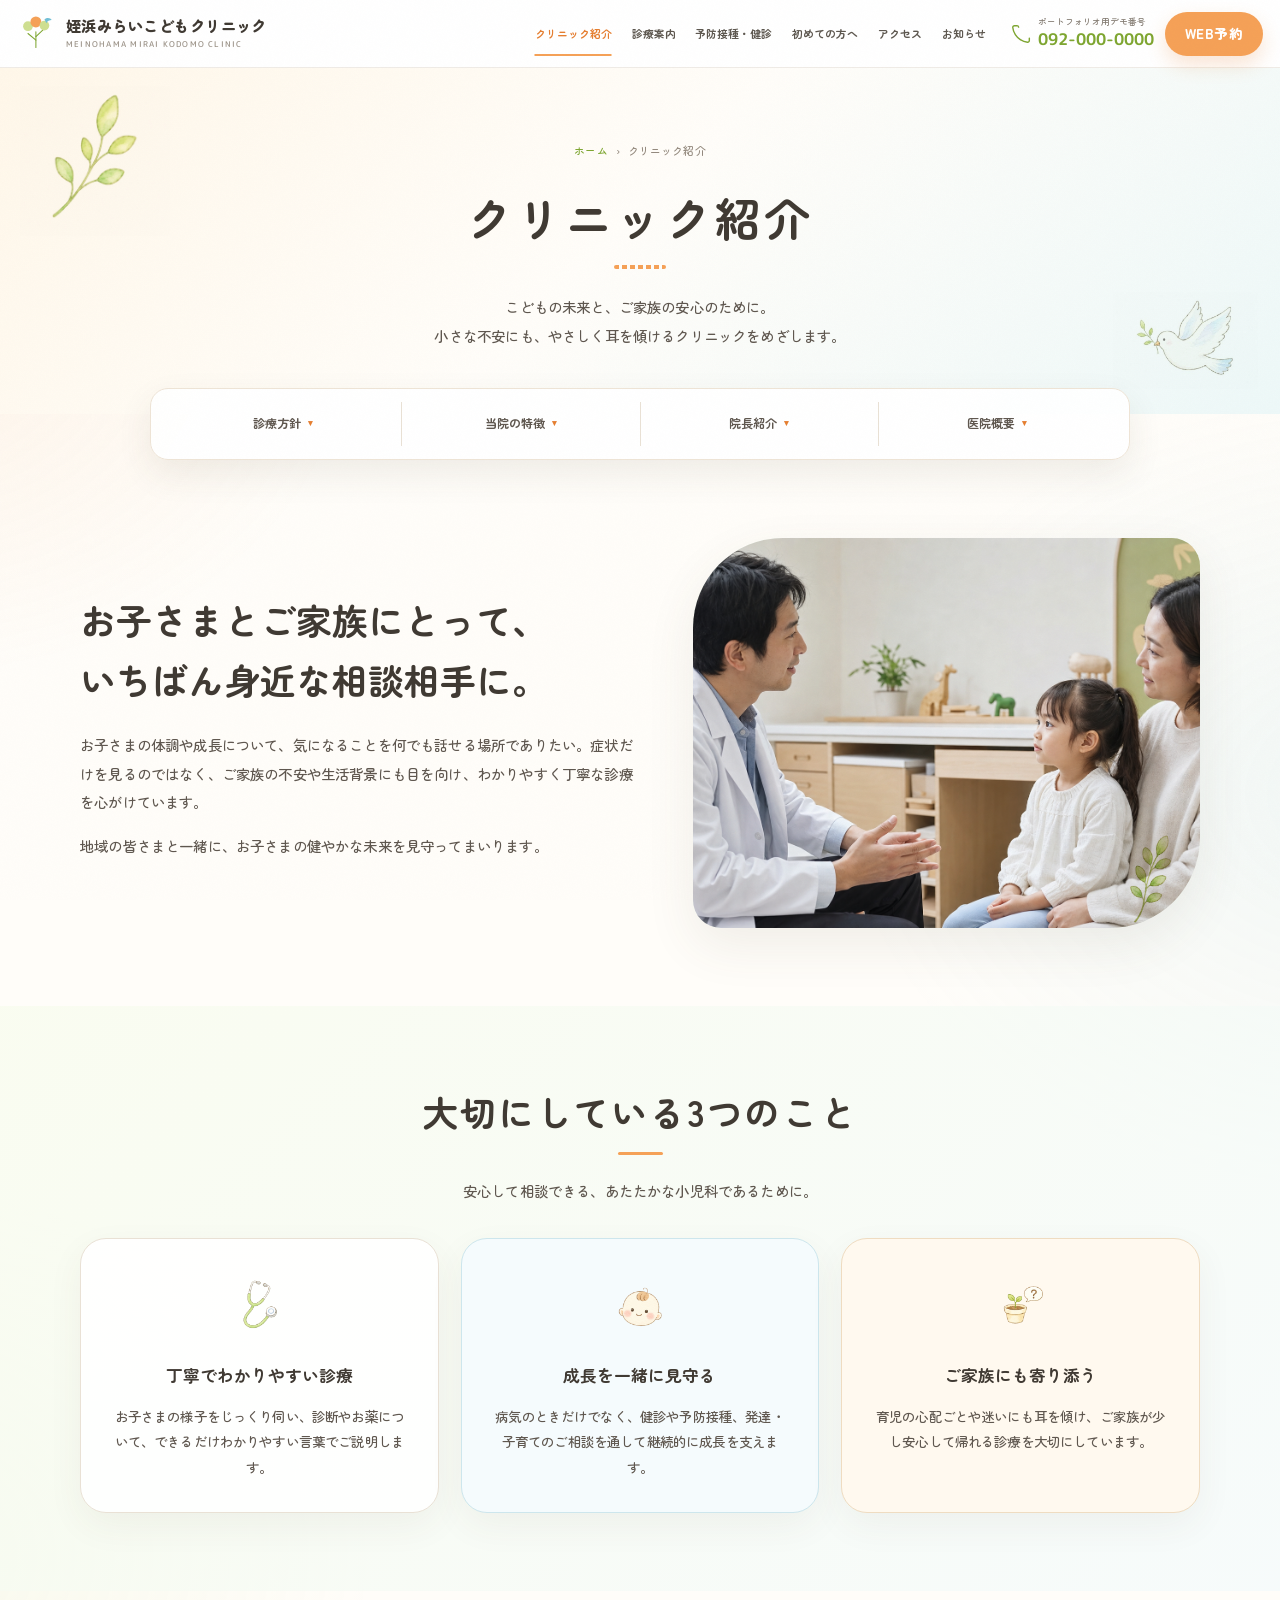
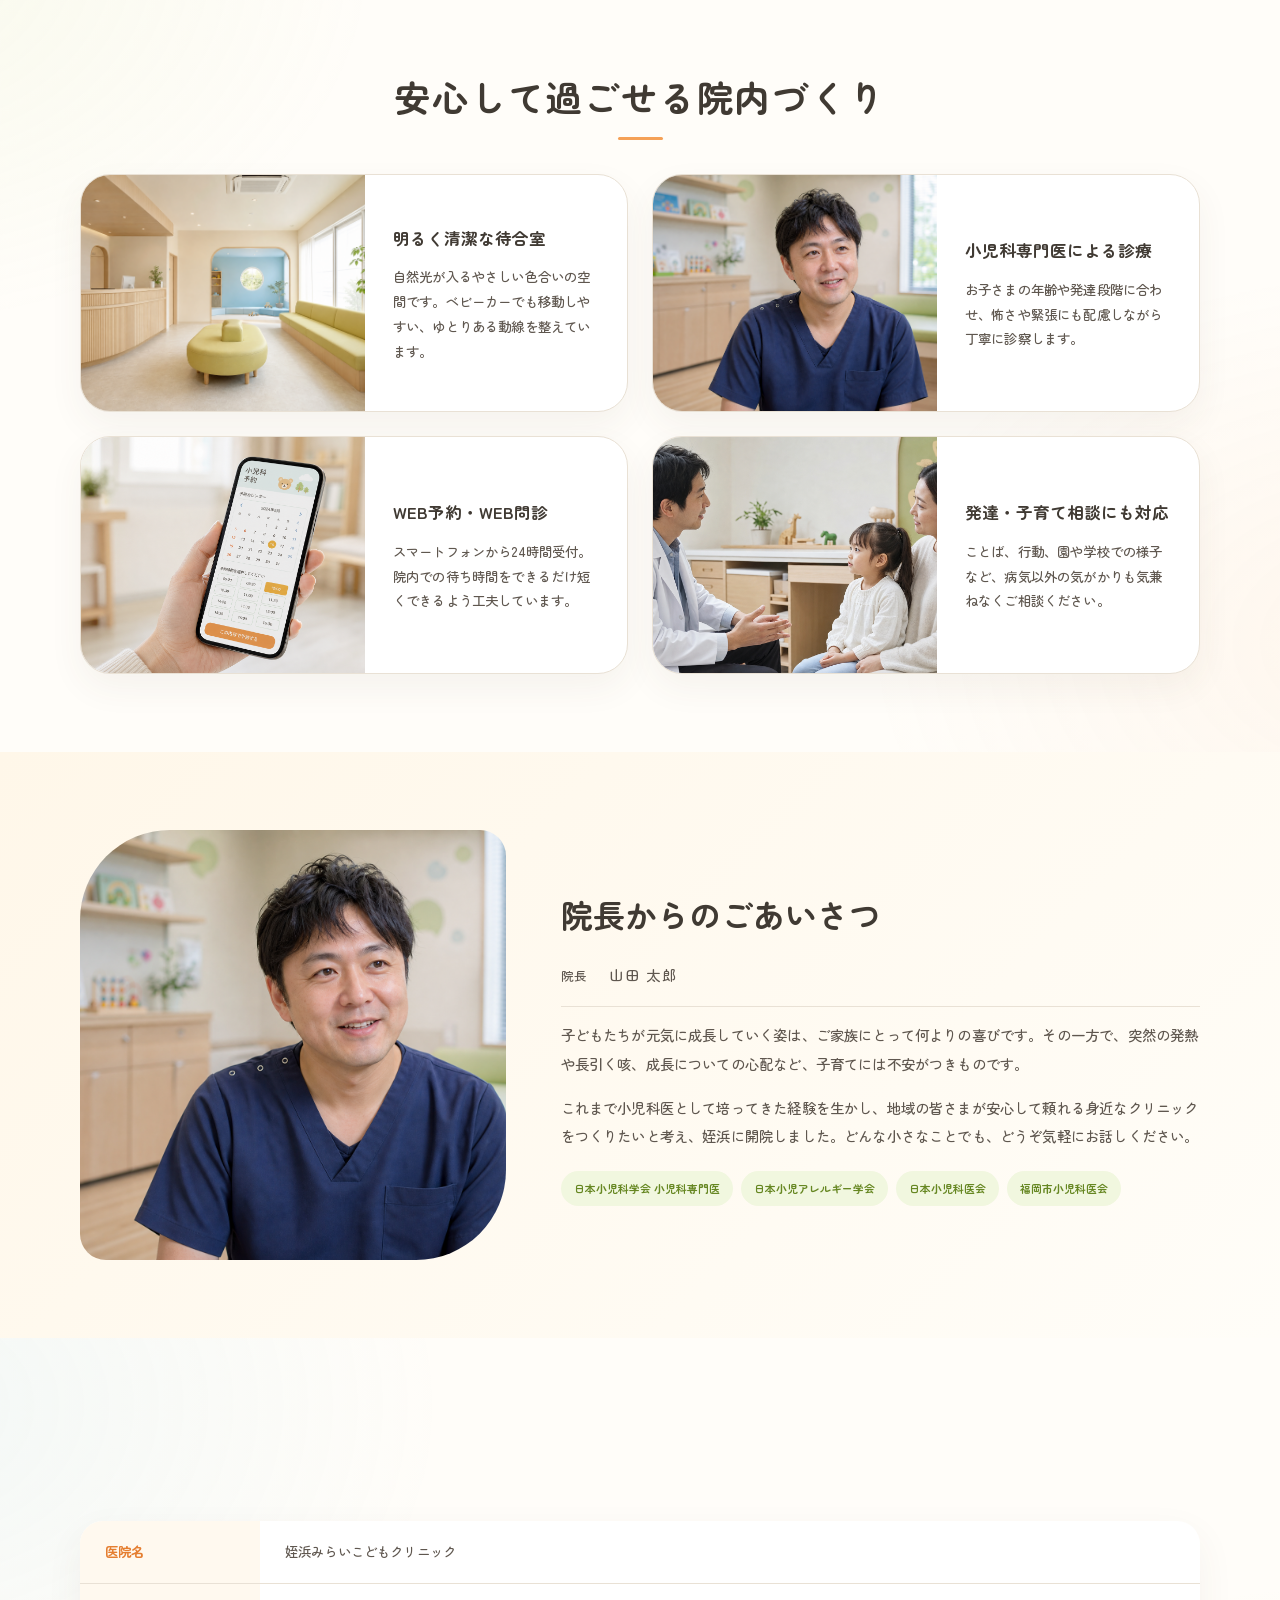
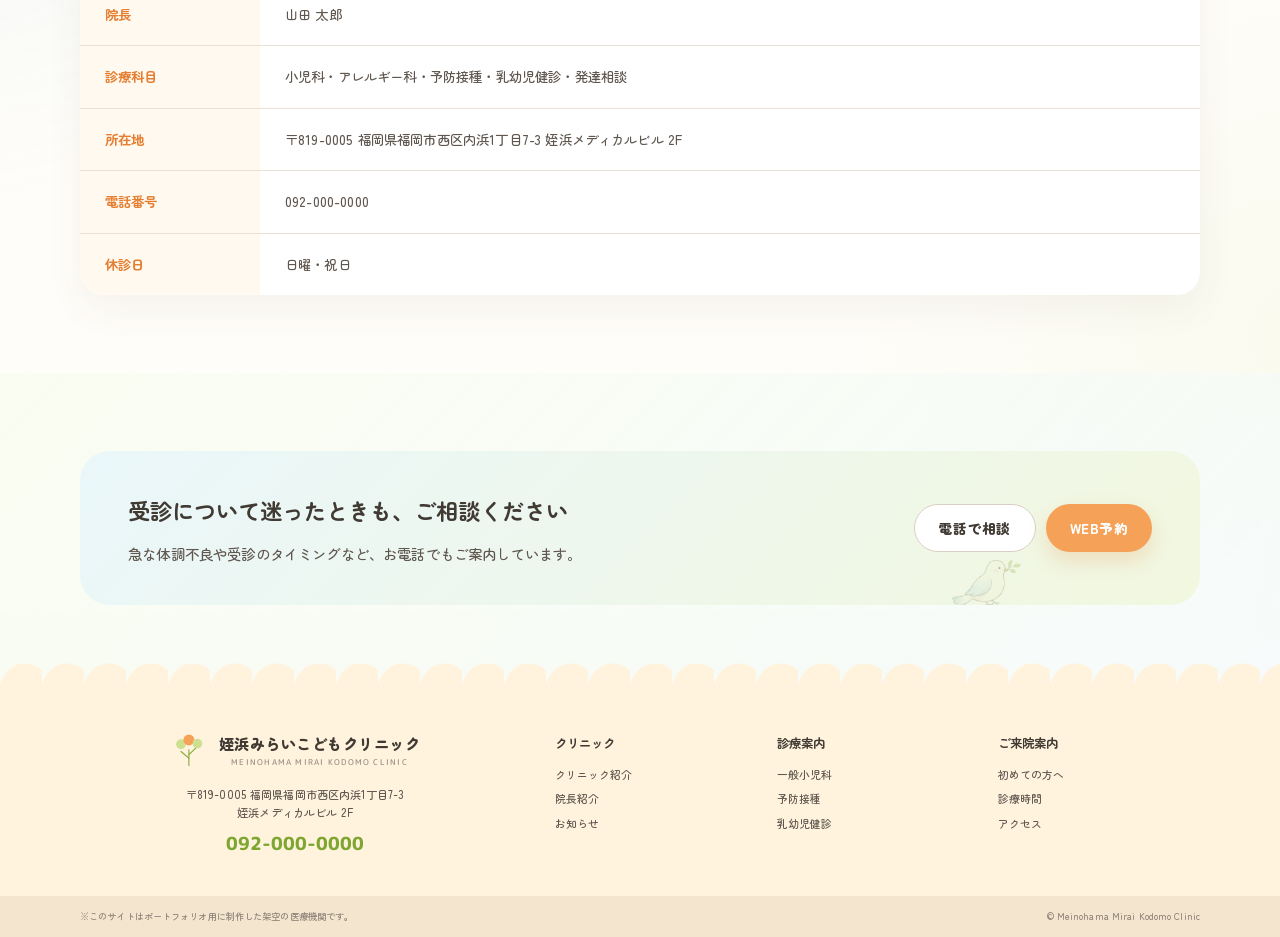
==== commit c8550886: "Add files via upload" ====
--- a/about.html
+++ b/about.html
@@ -4,33 +4,56 @@
   <meta charset="UTF-8"><meta name="viewport" content="width=device-width, initial-scale=1.0">
   <meta name="description" content="姪浜みらいこどもクリニックの診療方針、院内設備、院長をご紹介します。">
   <meta name="theme-color" content="#fffaf2"><title>クリニック紹介｜姪浜みらいこどもクリニック</title>
+  <link rel="canonical" href="https://kota-web-design.github.io/meinohama-mirai-kids-clinic_demo/about.html">
+  <meta property="og:site_name" content="姪浜みらいこどもクリニック">
+  <meta property="og:type" content="website">
+  <meta property="og:title" content="クリニック紹介｜姪浜みらいこどもクリニック">
+  <meta property="og:description" content="姪浜みらいこどもクリニックの診療方針、院内設備、院長をご紹介します。">
+  <meta property="og:url" content="https://kota-web-design.github.io/meinohama-mirai-kids-clinic_demo/about.html">
+  <meta property="og:image" content="https://kota-web-design.github.io/meinohama-mirai-kids-clinic_demo/img/ogp.png">
+  <meta property="og:image:width" content="1200">
+  <meta property="og:image:height" content="630">
+  <meta property="og:locale" content="ja_JP">
+  <meta name="twitter:card" content="summary_large_image">
+  <meta name="twitter:title" content="クリニック紹介｜姪浜みらいこどもクリニック">
+  <meta name="twitter:description" content="姪浜みらいこどもクリニックの診療方針、院内設備、院長をご紹介します。">
+  <meta name="twitter:image" content="https://kota-web-design.github.io/meinohama-mirai-kids-clinic_demo/img/ogp.png">
+  <link rel="icon" href="favicon.svg" type="image/svg+xml">
+  <link rel="apple-touch-icon" href="apple-touch-icon.png">
   <link rel="preconnect" href="https://fonts.googleapis.com"><link rel="preconnect" href="https://fonts.gstatic.com" crossorigin>
   <link href="https://fonts.googleapis.com/css2?family=M+PLUS+Rounded+1c:wght@400;500;700;800&family=Zen+Maru+Gothic:wght@400;500;700&display=swap" rel="stylesheet">
   <link rel="stylesheet" href="style.css"><script src="script.js" defer></script>
 </head>
 <body class="subpage page-about">
+  <!-- Header / Global navigation -->
   <header class="site-header" id="top"><div class="header-inner">
     <a class="logo" href="index.html" aria-label="トップページへ"><svg class="logo-mark" viewBox="0 0 64 64" aria-hidden="true"><path d="M31 55V29"/><path d="M31 43 18 32M31 37l13-12"/><circle cx="18" cy="20" r="8"/><circle cx="31" cy="13" r="9"/><circle cx="45" cy="19" r="8"/><path class="bird" d="M45 9c5-4 10-2 12 1-4 0-7 2-9 5-1-3-2-4-3-6Z"/></svg><span><strong>姪浜みらいこどもクリニック</strong><small>MEINOHAMA MIRAI KODOMO CLINIC</small></span></a>
     <nav class="global-nav" id="globalNav" aria-label="メインナビゲーション"><a href="about.html" aria-current="page">クリニック紹介</a><a href="medical.html">診療案内</a><a href="vaccination.html">予防接種・健診</a><a href="first.html">初めての方へ</a><a href="access.html">アクセス</a><a href="news.html">お知らせ</a></nav>
     <div class="header-actions"><a class="header-phone" href="tel:0920000000"><svg viewBox="0 0 24 24"><path d="M22 16.92v3a2 2 0 0 1-2.18 2 19.8 19.8 0 0 1-8.63-3.07 19.5 19.5 0 0 1-6-6A19.8 19.8 0 0 1 2.12 4.18 2 2 0 0 1 4.11 2h3a2 2 0 0 1 2 1.72"/></svg><span><small>ポートフォリオ用デモ番号</small><strong>092-000-0000</strong></span></a><button class="booking-button js-booking" type="button">WEB予約</button><button class="menu-button" id="menuButton" type="button" aria-label="メニューを開く" aria-controls="globalNav" aria-expanded="false"><span></span><span></span><span></span></button></div>
   </div></header>
 
+  <!-- Mobile menu trigger -->
   <button class="menu-button mobile-menu-button" type="button" aria-label="メニューを開く" aria-controls="globalNav" aria-expanded="false"><span></span><span></span><span></span></button>
 <main class="sub-main">
+    <!-- Page hero -->
     <section class="page-hero"><div class="page-hero-inner reveal"><p class="breadcrumb"><a href="index.html">ホーム</a><span>›</span><span>クリニック紹介</span></p><span class="page-hero-icon"><img src="icons/web/medical-development.png" alt=""></span><h1>クリニック紹介</h1><p class="page-hero-lead">こどもの未来と、ご家族の安心のために。<br>小さな不安にも、やさしく耳を傾けるクリニックをめざします。</p></div></section>
+    <!-- Local section navigation -->
     <nav class="local-nav" aria-label="ページ内メニュー"><a href="#philosophy">診療方針</a><a href="#features">当院の特徴</a><a href="#doctor">院長紹介</a><a href="#profile">医院概要</a></nav>
 
+    <!-- Philosophy / lead message -->
     <section class="sub-section" id="philosophy"><div class="container intro-grid">
       <div class="intro-copy reveal"><p class="section-en">OUR PHILOSOPHY</p><h2>お子さまとご家族にとって、<br>いちばん身近な相談相手に。</h2><p>お子さまの体調や成長について、気になることを何でも話せる場所でありたい。症状だけを見るのではなく、ご家族の不安や生活背景にも目を向け、わかりやすく丁寧な診療を心がけています。</p><p>地域の皆さまと一緒に、お子さまの健やかな未来を見守ってまいります。</p></div>
       <div class="photo-frame reveal"><img src="img/consultation.png" alt="親子に寄り添って診察する様子"></div>
     </div></section>
 
+    <!-- Three promises -->
     <section class="sub-section is-soft"><div class="container"><div class="sub-heading reveal"><p class="eyebrow">THREE PROMISES</p><h2>大切にしている3つのこと</h2><p>安心して相談できる、あたたかな小児科であるために。</p></div><div class="value-grid">
       <article class="value-card reveal"><span class="value-icon"><img src="icons/web/medical-general.png" alt=""></span><h3>丁寧でわかりやすい診療</h3><p>お子さまの様子をじっくり伺い、診断やお薬について、できるだけわかりやすい言葉でご説明します。</p></article>
       <article class="value-card reveal"><span class="value-icon"><img src="icons/web/medical-checkup.png" alt=""></span><h3>成長を一緒に見守る</h3><p>病気のときだけでなく、健診や予防接種、発達・子育てのご相談を通して継続的に成長を支えます。</p></article>
       <article class="value-card reveal"><span class="value-icon"><img src="icons/web/medical-development.png" alt=""></span><h3>ご家族にも寄り添う</h3><p>育児の心配ごとや迷いにも耳を傾け、ご家族が少し安心して帰れる診療を大切にしています。</p></article>
     </div></div></section>
 
+    <!-- Facility features -->
     <section class="sub-section" id="features"><div class="container"><div class="sub-heading reveal"><p class="eyebrow">OUR FEATURES</p><h2>安心して過ごせる院内づくり</h2></div><div class="facility-grid">
       <article class="facility-card reveal"><img src="img/clinic-interior.png" alt="明るく清潔な院内"><div><h3>明るく清潔な待合室</h3><p>自然光が入るやさしい色合いの空間です。ベビーカーでも移動しやすい、ゆとりある動線を整えています。</p></div></article>
       <article class="facility-card reveal"><img src="img/doctor-working.png" alt="丁寧に診察する医師"><div><h3>小児科専門医による診療</h3><p>お子さまの年齢や発達段階に合わせ、怖さや緊張にも配慮しながら丁寧に診察します。</p></div></article>
@@ -38,17 +61,23 @@
       <article class="facility-card reveal"><img src="img/consultation.png" alt="子育てについて相談する親子"><div><h3>発達・子育て相談にも対応</h3><p>ことば、行動、園や学校での様子など、病気以外の気がかりも気兼ねなくご相談ください。</p></div></article>
     </div></div></section>
 
+    <!-- Doctor profile -->
     <section class="sub-section is-cream" id="doctor"><div class="container doctor-profile">
       <div class="doctor-profile-photo reveal"><img src="img/doctor-working.png" alt="院長 山田太郎"></div>
       <div class="doctor-profile-copy reveal"><p class="section-en">GREETING</p><h2>院長からのごあいさつ</h2><p class="doctor-name"><small>院長</small> 山田 太郎</p><p>子どもたちが元気に成長していく姿は、ご家族にとって何よりの喜びです。その一方で、突然の発熱や長引く咳、成長についての心配など、子育てには不安がつきものです。</p><p>これまで小児科医として培ってきた経験を生かし、地域の皆さまが安心して頼れる身近なクリニックをつくりたいと考え、姪浜に開院しました。どんな小さなことでも、どうぞ気軽にお話しください。</p><div class="credential-tags"><span>日本小児科学会 小児科専門医</span><span>日本小児アレルギー学会</span><span>日本小児科医会</span><span>福岡市小児科医会</span></div></div>
     </div></section>
 
+    <!-- Clinic profile table -->
     <section class="sub-section" id="profile"><div class="container"><div class="sub-heading reveal"><p class="eyebrow">CLINIC PROFILE</p><h2>医院概要</h2></div><table class="profile-table reveal"><tbody><tr><th>医院名</th><td>姪浜みらいこどもクリニック</td></tr><tr><th>院長</th><td>山田 太郎</td></tr><tr><th>診療科目</th><td>小児科・アレルギー科・予防接種・乳幼児健診・発達相談</td></tr><tr><th>所在地</th><td>〒819-0005 福岡県福岡市西区内浜1丁目7-3 姪浜メディカルビル 2F</td></tr><tr><th>電話番号</th><td><a href="tel:0920000000">092-000-0000</a></td></tr><tr><th>休診日</th><td>日曜・祝日</td></tr></tbody></table></div></section>
 
+    <!-- Contact CTA -->
     <section class="sub-section is-soft"><div class="container"><div class="cta-band reveal"><div><h2>受診について迷ったときも、ご相談ください</h2><p>急な体調不良や受診のタイミングなど、お電話でもご案内しています。</p></div><div class="cta-actions"><a class="button button-outline" href="tel:0920000000">電話で相談</a><button class="button button-orange js-booking" type="button">WEB予約</button></div></div></div></section>
   </main>
 
-  <footer class="site-footer"><div class="footer-wave" aria-hidden="true"></div><div class="container footer-main"><div class="footer-clinic"><a class="logo footer-logo" href="index.html"><svg class="logo-mark" viewBox="0 0 64 64"><path d="M31 55V29"/><path d="M31 43 18 32M31 37l13-12"/><circle cx="18" cy="20" r="8"/><circle cx="31" cy="13" r="9"/><circle cx="45" cy="19" r="8"/></svg><span><strong>姪浜みらいこどもクリニック</strong><small>MEINOHAMA MIRAI KODOMO CLINIC</small></span></a><p>〒819-0005 福岡県福岡市西区内浜1丁目7-3<br>姪浜メディカルビル 2F</p><a class="footer-phone" href="tel:0920000000">092-000-0000</a></div><div class="footer-nav"><div><h3>クリニック</h3><a href="about.html">クリニック紹介</a><a href="about.html#doctor">院長紹介</a><a href="news.html">お知らせ</a></div><div><h3>診療案内</h3><a href="medical.html">一般小児科</a><a href="vaccination.html#vaccine">予防接種</a><a href="vaccination.html#checkup">乳幼児健診</a></div><div><h3>ご来院案内</h3><a href="first.html">初めての方へ</a><a href="access.html#hours">診療時間</a><a href="access.html">アクセス</a></div></div></div><a class="page-top" href="#top">ページの先頭へ <span>↑</span></a><div class="footer-bottom"><p>※このサイトはポートフォリオ用に制作した架空の医療機関です。</p><p>© Meinohama Mirai Kodomo Clinic</p></div></footer>
+  <!-- Footer -->
+  <footer class="site-footer"><div class="footer-wave" aria-hidden="true"></div><div class="container footer-main"><div class="footer-clinic"><a class="logo footer-logo" href="index.html"><svg class="logo-mark" viewBox="0 0 64 64"><path d="M31 55V29"/><path d="M31 43 18 32M31 37l13-12"/><circle cx="18" cy="20" r="8"/><circle cx="31" cy="13" r="9"/><circle cx="45" cy="19" r="8"/></svg><span><strong>姪浜みらいこどもクリニック</strong><small>MEINOHAMA MIRAI KODOMO CLINIC</small></span></a><p>〒819-0005 福岡県福岡市西区内浜1丁目7-3<br>姪浜メディカルビル 2F</p><a class="footer-phone" href="tel:0920000000">092-000-0000</a></div><div class="footer-nav"><div><h3>クリニック</h3><a href="about.html">クリニック紹介</a><a href="about.html#doctor">院長紹介</a><a href="news.html">お知らせ</a></div><div><h3>診療案内</h3><a href="medical.html">一般小児科</a><a href="vaccination.html#vaccine">予防接種</a><a href="vaccination.html#checkup">乳幼児健診</a></div><div><h3>ご来院案内</h3><a href="first.html">初めての方へ</a><a href="access.html#hours">診療時間</a><a href="access.html">アクセス</a></div></div></div><div class="footer-bottom"><p>※このサイトはポートフォリオ用に制作した架空の医療機関です。</p><p>© Meinohama Mirai Kodomo Clinic</p></div></footer>
+  <!-- Fixed mobile CTA -->
   <div class="mobile-actions"><a href="tel:0920000000">デモ電話</a><button class="js-booking" type="button">WEB予約</button></div>
+  <!-- Booking demo modal -->
   <dialog class="booking-modal" id="bookingModal"><button class="modal-close" id="modalClose" type="button" aria-label="閉じる">×</button><span class="modal-icon">◷</span><h2>WEB予約</h2><p>こちらはポートフォリオ用のデモサイトです。<br>実際の予約は行われません。</p><button class="button button-orange" id="demoReserve" type="button">予約画面を体験する</button></dialog>
 </body></html>
--- a/style.css
+++ b/style.css
@@ -197,8 +197,9 @@
 
 .doctor { padding-top: 62px; padding-bottom: 62px; background: rgba(255,255,255,.48); }
 .doctor-card { position: relative; display: grid; grid-template-columns: 32% 1fr 28%; gap: 42px; align-items: center; padding: 0; background: transparent; border-radius: 0; box-shadow: none; }
-.doctor-bird { position: absolute; top: -35px; right: 15px; width: 74px; height: auto; mix-blend-mode: multiply; transform: rotate(4deg); }
-.doctor-photo { min-height: 300px; background-image: url("img/doctor-working.png"), linear-gradient(145deg,#dfeff0,#f0e9dc); background-position: center; background-size: cover; border-radius: 68px 22px 68px 22px; }
+.doctor-bird { display: none; }
+.doctor-photo { position: relative; min-height: 300px; overflow: visible; background-image: url("img/doctor-working.png"), linear-gradient(145deg,#dfeff0,#f0e9dc); background-position: center; background-size: cover; border-radius: 68px 22px 68px 22px; }
+.doctor-photo::after { content: ""; position: absolute; right: -18px; bottom: -24px; width: 78px; aspect-ratio: 3 / 2; background: url("icons/deco-bird-perched.jpg") center / contain no-repeat; mix-blend-mode: multiply; opacity: .9; transform: rotate(4deg); pointer-events: none; }
 .doctor-message h2 { margin: 0 0 14px; font-size: 1.85rem; }.doctor-name { margin: 0 0 16px; font-size: 1.15rem; font-weight: 800; letter-spacing: .12em; }.doctor-name small { margin-right: 15px; color: var(--muted); font-size: .78rem; }.doctor-message > p:not(.section-en):not(.doctor-name) { color: var(--muted); font-size: .86rem; line-height: 1.9; }.text-button { display: inline-flex; gap: 12px; align-items: center; margin-top: 8px; padding-bottom: 4px; border-bottom: 1px solid var(--ink); font-size: .78rem; font-weight: 800; }
 .credentials { padding: 28px; background: #f8f9ef; border: 1px solid #dfe8c6; border-radius: 18px; }.credentials h3 { margin: 0 0 17px; font-size: .94rem; }.credentials ul { margin: 0; padding: 0; list-style: none; }.credentials li { position: relative; margin: 9px 0; padding-left: 16px; color: var(--muted); font-size: .77rem; line-height: 1.65; }.credentials li::before { content: "•"; position: absolute; left: 0; color: var(--leaf-deep); }
 
@@ -273,8 +274,6 @@
 
 /* Reference comp refinement */
 .section-en { display: none !important; }
-.page-top { position: absolute; z-index: 3; right: max(24px, calc((100% - var(--container)) / 2)); bottom: 60px; display: inline-flex; align-items: center; gap: 8px; padding: 7px 13px; color: #766f65; background: rgba(255,255,255,.86); border: 1px solid #eadfcd; border-radius: 999px; font-size: .68rem; font-weight: 700; }
-.page-top span { display: grid; place-content: center; width: 20px; height: 20px; color: var(--white); background: var(--leaf); border-radius: 50%; }
 .service-card:nth-child(1), .service-card:nth-child(6) { background: #fbfdf3; border-color: #d9e5b6; }
 .service-card:nth-child(2), .service-card:nth-child(4) { background: var(--ivory); border-color: #efcfa3; }
 .service-card:nth-child(3), .service-card:nth-child(5) { background: #f5fbfd; border-color: #c5e2ea; }
@@ -418,7 +417,6 @@
   .footer-nav a { margin: 4px 0; font-size: .67rem; }
   .footer-booking { display: none; }
   .footer-bottom { padding-top: 12px; padding-bottom: 12px; font-size: .58rem; }
-  .page-top { bottom: 50px; }
 }
 
 @media (max-width: 900px) {
@@ -428,7 +426,6 @@
   .news { padding-top: 46px; padding-bottom: 45px; }
   .features, .medical, .first-visit, .doctor, .access { padding-top: 52px; padding-bottom: 52px; }
   .footer-main { padding-bottom: 45px; }
-  .page-top { right: 18px; bottom: 73px; }
 }
 
 @media (max-width: 620px) {
@@ -450,7 +447,6 @@
   .map-art { min-height: 265px; }
   .site-footer { padding-top: 55px; }
   .footer-main { padding-bottom: 50px; }
-  .page-top { bottom: 77px; font-size: .62rem; }
 }
 
 /* Lower pages */
@@ -1194,8 +1190,7 @@
 .text-link span,
 .text-button span,
 .news-list i,
-.news-page-list i,
-.page-top span {
+.news-page-list i {
   font-family: "M PLUS Rounded 1c", sans-serif;
   font-weight: 900;
   line-height: 1;
@@ -2283,10 +2278,6 @@
   justify-content: center;
 }
 
-.page-top {
-  display: none !important;
-}
-
 /* SP header refinement: keep tap area, remove decorative circle */
 @media (max-width: 900px) {
   #menuButton,
@@ -2615,3 +2606,167 @@
     text-align: center;
   }
 }
+
+/* SP final correction from visual QA */
+@media (max-width: 620px) {
+  .mobile-menu-button,
+  .mobile-menu-button#menuButton {
+    top: 8px !important;
+    right: 12px !important;
+    width: 48px !important;
+    height: 48px !important;
+    padding: 0 !important;
+    display: block !important;
+    overflow: visible !important;
+    background: transparent !important;
+    border: 0 !important;
+    border-radius: 0 !important;
+    box-shadow: none !important;
+  }
+
+  .mobile-menu-button::before,
+  .mobile-menu-button#menuButton::before {
+    display: none !important;
+    content: none !important;
+  }
+
+  .mobile-menu-button span,
+  .mobile-menu-button#menuButton span {
+    position: absolute !important;
+    top: 50% !important;
+    left: 12px !important;
+    display: block !important;
+    width: 24px !important;
+    height: 2px !important;
+    margin: 0 !important;
+    background: var(--ink) !important;
+    border-radius: 999px !important;
+    opacity: 1 !important;
+    transform: translateY(-50%) !important;
+    transform-origin: center !important;
+  }
+
+  .mobile-menu-button span:nth-child(1),
+  .mobile-menu-button#menuButton span:nth-child(1) {
+    transform: translateY(calc(-50% - 8px)) !important;
+  }
+
+  .mobile-menu-button span:nth-child(3),
+  .mobile-menu-button#menuButton span:nth-child(3) {
+    transform: translateY(calc(-50% + 8px)) !important;
+  }
+
+  .mobile-menu-button.is-open span:nth-child(1),
+  .mobile-menu-button#menuButton.is-open span:nth-child(1) {
+    transform: translateY(-50%) rotate(45deg) !important;
+  }
+
+  .mobile-menu-button.is-open span:nth-child(2),
+  .mobile-menu-button#menuButton.is-open span:nth-child(2) {
+    opacity: 0 !important;
+  }
+
+  .mobile-menu-button.is-open span:nth-child(3),
+  .mobile-menu-button#menuButton.is-open span:nth-child(3) {
+    transform: translateY(-50%) rotate(-45deg) !important;
+  }
+
+  .feature-card,
+  .feature-card:nth-child(even) {
+    grid-template-columns: 1fr;
+    gap: 14px;
+    padding: 28px 22px 22px !important;
+  }
+
+  .feature-card .feature-image,
+  .feature-card:nth-child(odd) .feature-image,
+  .feature-card:nth-child(even) .feature-image {
+    order: 2;
+    width: 100%;
+    min-height: 185px;
+  }
+
+  .feature-card > div:last-child,
+  .feature-card:nth-child(odd) > div:last-child,
+  .feature-card:nth-child(even) > div:last-child {
+    order: 1;
+    padding-inline: 12px !important;
+  }
+
+  .feature-number {
+    top: 14px !important;
+    left: 14px !important;
+  }
+
+  .visit-flow ol {
+    gap: 34px;
+  }
+
+  .visit-flow li {
+    position: relative;
+    padding-bottom: 2px;
+  }
+
+  .visit-flow li:not(:last-child)::after {
+    bottom: -27px;
+    left: 50%;
+    color: var(--orange);
+    transform: translateX(-50%);
+  }
+
+  .doctor-message {
+    text-align: center;
+  }
+
+  .doctor-name {
+    justify-content: center;
+    text-align: center;
+  }
+
+  .doctor-message .text-button {
+    width: fit-content;
+    margin-inline: auto;
+  }
+
+  .doctor-photo::after {
+    right: 8px;
+    bottom: -21px;
+    width: 62px;
+  }
+
+  .info-note,
+  .info-note.is-orange {
+    padding: 58px 20px 22px;
+    text-align: center;
+  }
+
+  .info-note::before,
+  .info-note.is-orange::before {
+    top: 18px;
+    left: 50%;
+    transform: translateX(-50%);
+  }
+
+  .flow-large {
+    gap: 38px;
+  }
+
+  .flow-large li {
+    overflow: visible;
+  }
+
+  .flow-large li:not(:last-child)::after {
+    top: auto;
+    right: auto;
+    bottom: -33px;
+    left: 50%;
+    width: 28px;
+    height: 28px;
+    display: grid;
+    place-content: center;
+    color: var(--orange);
+    font-size: 1.2rem;
+    line-height: 1;
+    transform: translateX(-50%);
+  }
+}
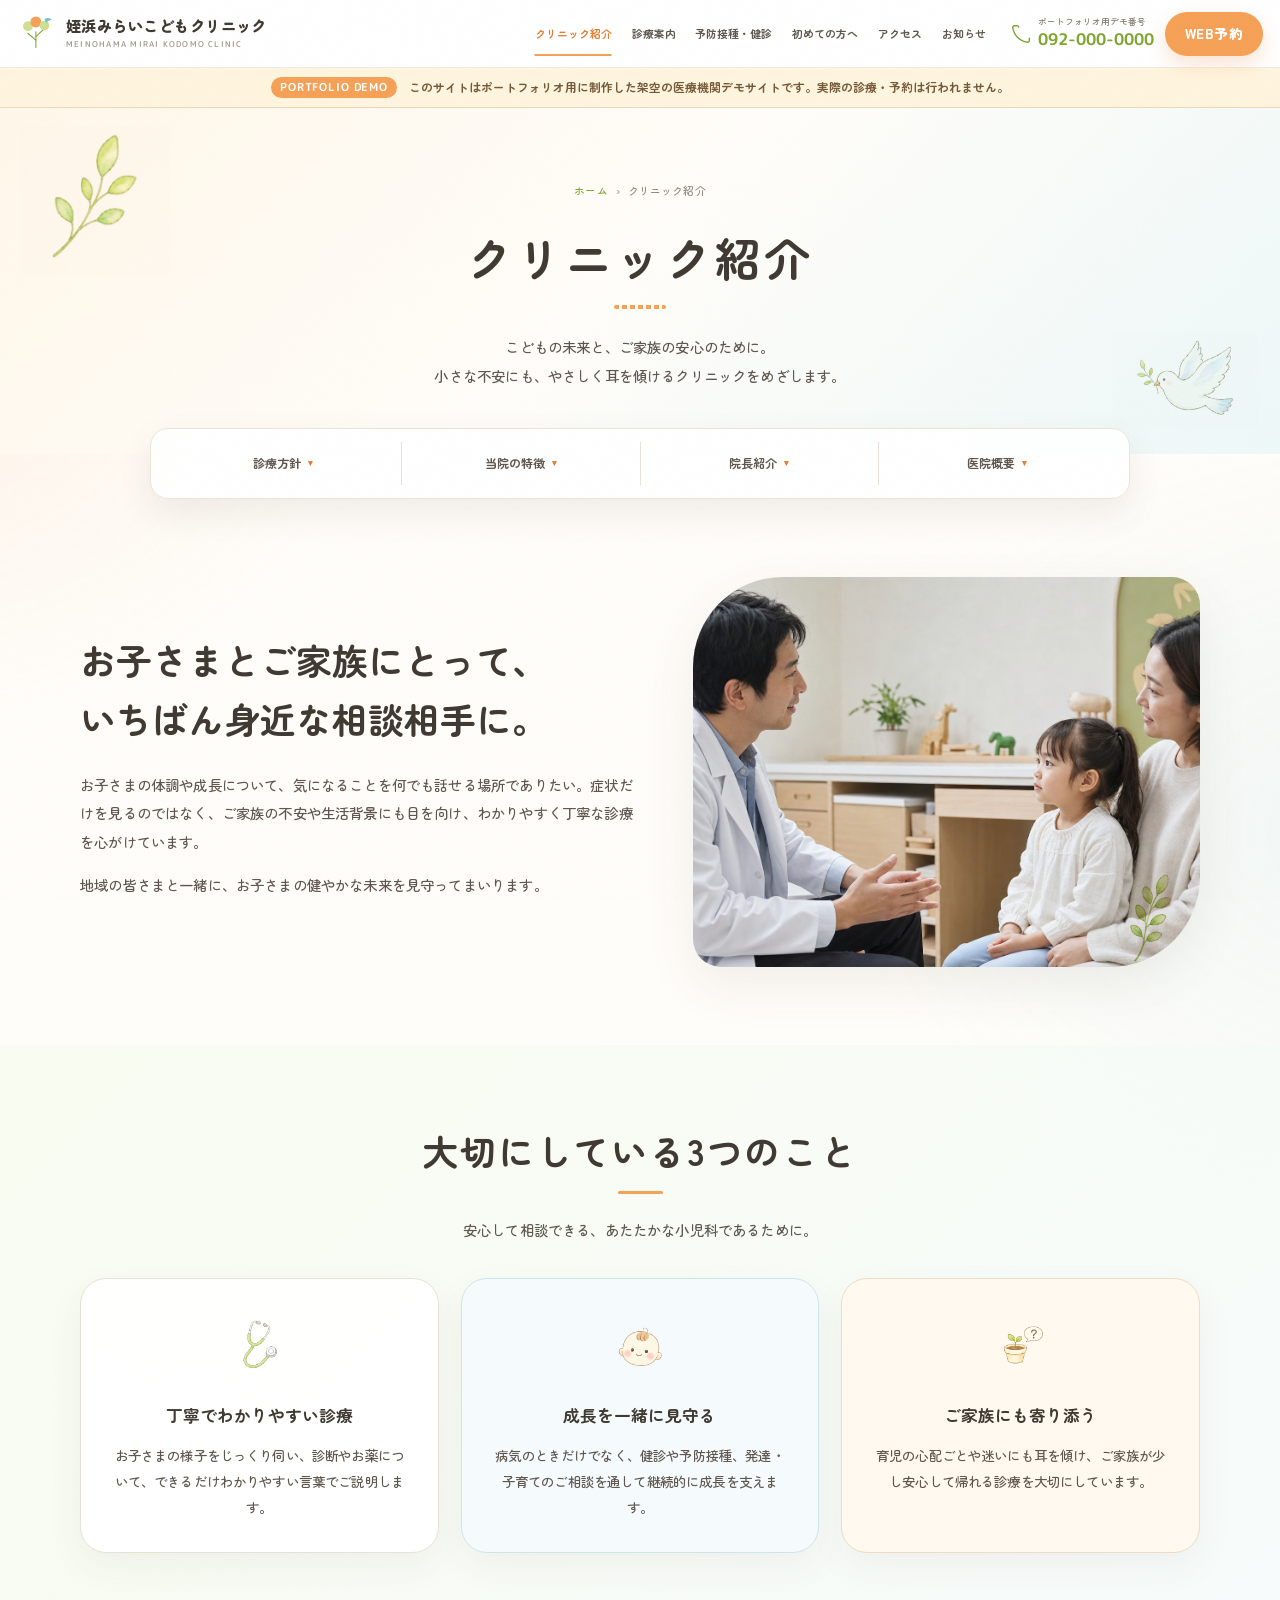
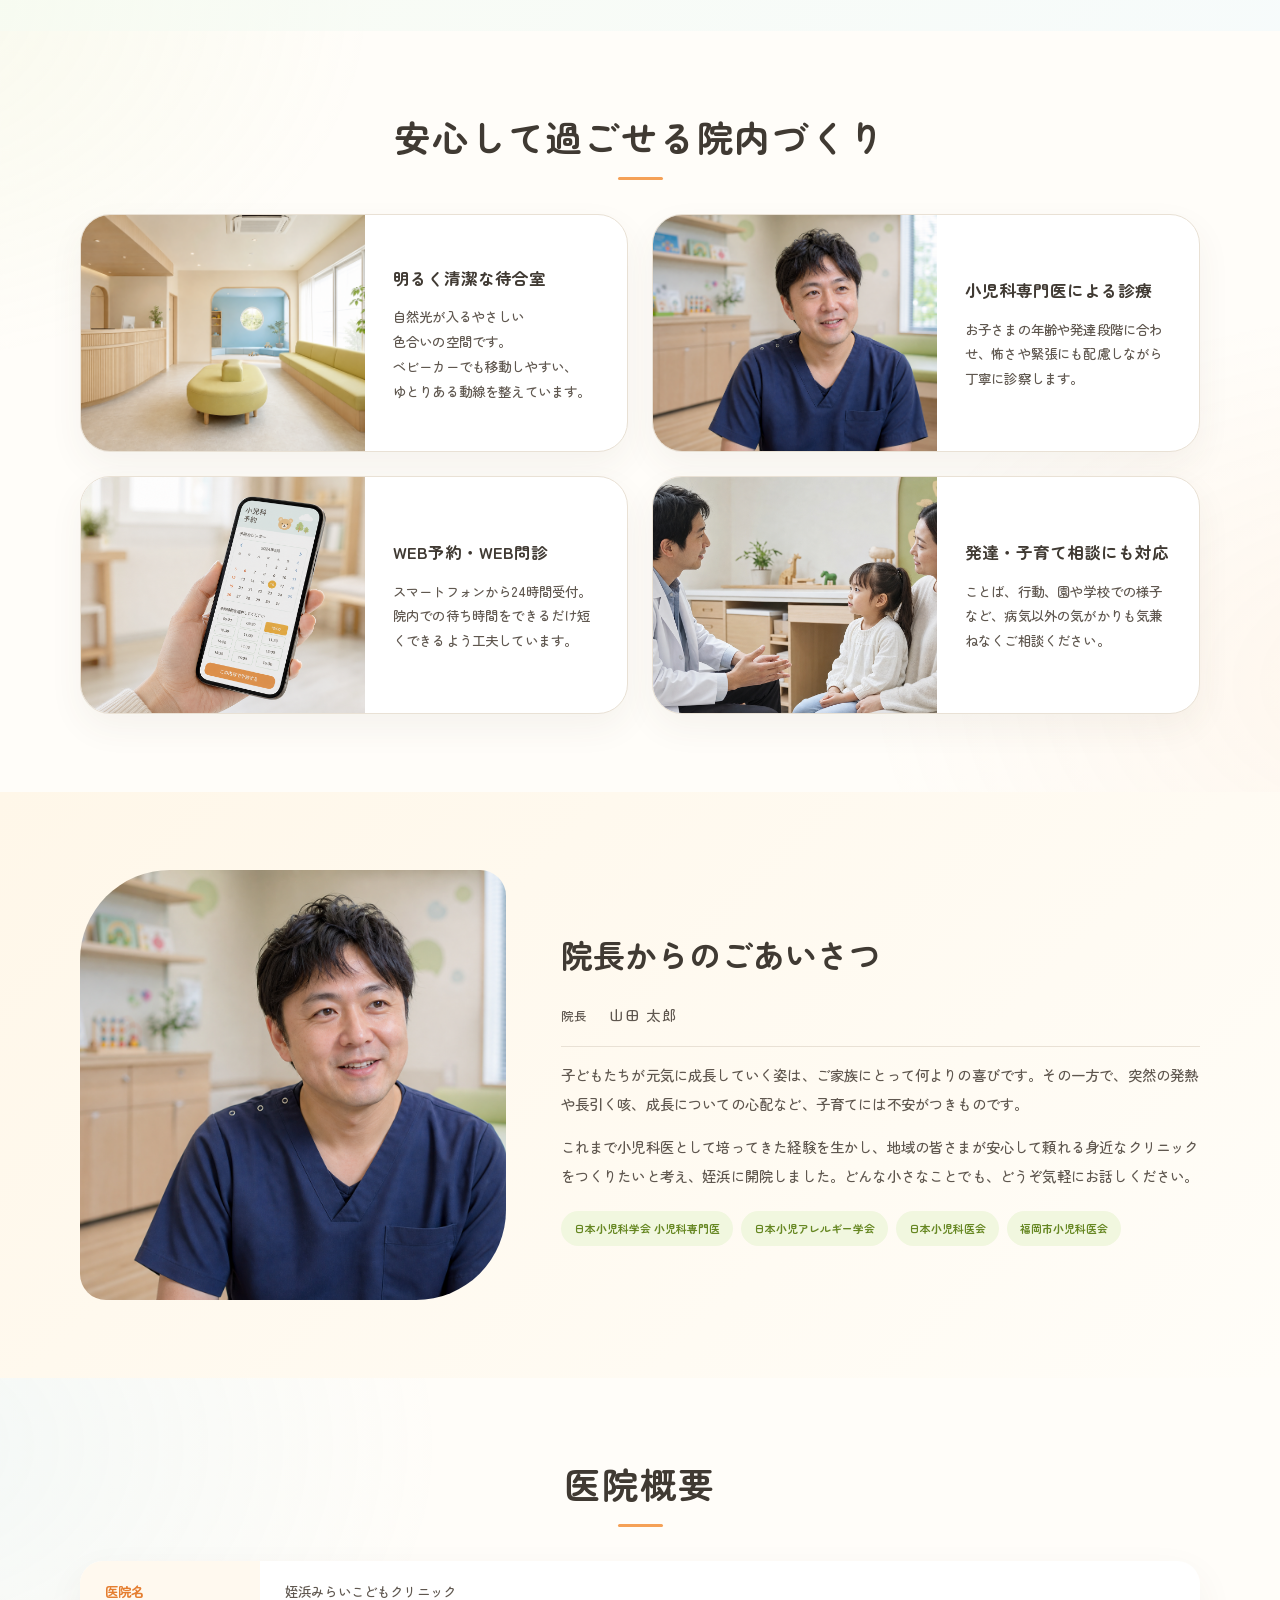
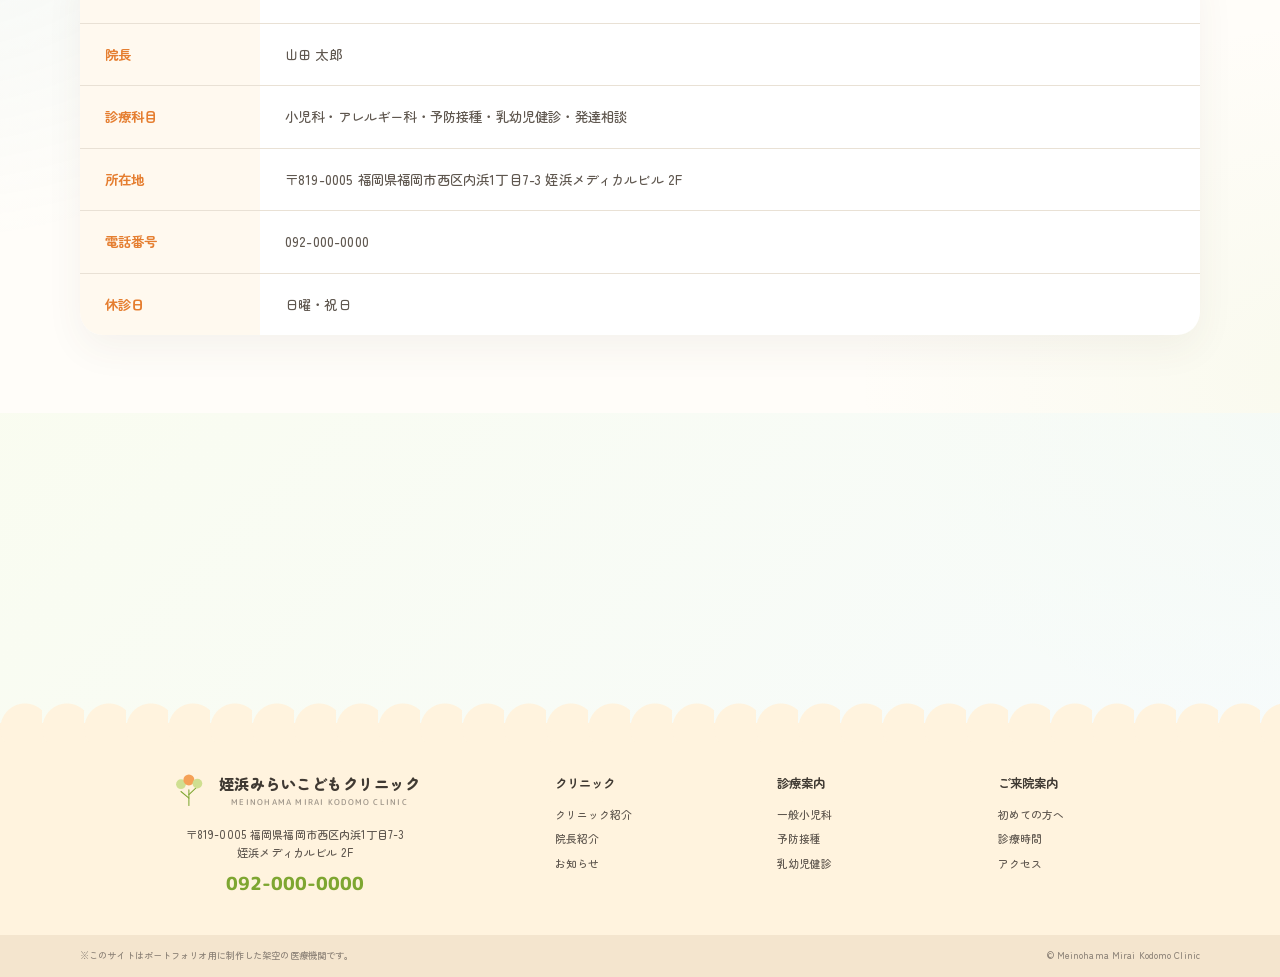
==== commit 260d9f51: "Add files via upload" ====
--- a/about.html
+++ b/about.html
@@ -36,7 +36,7 @@
   <button class="menu-button mobile-menu-button" type="button" aria-label="メニューを開く" aria-controls="globalNav" aria-expanded="false"><span></span><span></span><span></span></button>
 <main class="sub-main">
     <!-- Page hero -->
-    <section class="page-hero"><div class="page-hero-inner reveal"><p class="breadcrumb"><a href="index.html">ホーム</a><span>›</span><span>クリニック紹介</span></p><span class="page-hero-icon"><img src="icons/web/medical-development.png" alt=""></span><h1>クリニック紹介</h1><p class="page-hero-lead">こどもの未来と、ご家族の安心のために。<br>小さな不安にも、やさしく耳を傾けるクリニックをめざします。</p></div></section>
+    <section class="page-hero"><div class="page-hero-inner reveal"><p class="breadcrumb"><a href="index.html">ホーム</a><span>›</span><span>クリニック紹介</span></p><span class="page-hero-icon"><img src="icons/web/medical-development.png" alt=""></span><h1>クリニック紹介</h1><p class="page-hero-lead">こどもの未来と、ご家族の安心のために。<br>小さな不安にも、やさしく耳を傾ける<br class="sp-only">クリニックをめざします。</p></div></section>
     <!-- Local section navigation -->
     <nav class="local-nav" aria-label="ページ内メニュー"><a href="#philosophy">診療方針</a><a href="#features">当院の特徴</a><a href="#doctor">院長紹介</a><a href="#profile">医院概要</a></nav>
 
@@ -55,7 +55,7 @@
 
     <!-- Facility features -->
     <section class="sub-section" id="features"><div class="container"><div class="sub-heading reveal"><p class="eyebrow">OUR FEATURES</p><h2>安心して過ごせる院内づくり</h2></div><div class="facility-grid">
-      <article class="facility-card reveal"><img src="img/clinic-interior.png" alt="明るく清潔な院内"><div><h3>明るく清潔な待合室</h3><p>自然光が入るやさしい色合いの空間です。ベビーカーでも移動しやすい、ゆとりある動線を整えています。</p></div></article>
+      <article class="facility-card reveal"><img src="img/clinic-interior.png" alt="明るく清潔な院内"><div><h3>明るく清潔な待合室</h3><p>自然光が入るやさしい<br class="pc-only">色合いの空間です。<br class="pc-only"><br class="sp-only">ベビーカーでも移動しやすい、<br class="pc-only"><br class="sp-only">ゆとりある動線を整えています。</p></div></article>
       <article class="facility-card reveal"><img src="img/doctor-working.png" alt="丁寧に診察する医師"><div><h3>小児科専門医による診療</h3><p>お子さまの年齢や発達段階に合わせ、怖さや緊張にも配慮しながら丁寧に診察します。</p></div></article>
       <article class="facility-card reveal"><img src="img/web-reservation.png" alt="スマートフォンからのWEB予約"><div><h3>WEB予約・WEB問診</h3><p>スマートフォンから24時間受付。院内での待ち時間をできるだけ短くできるよう工夫しています。</p></div></article>
       <article class="facility-card reveal"><img src="img/consultation.png" alt="子育てについて相談する親子"><div><h3>発達・子育て相談にも対応</h3><p>ことば、行動、園や学校での様子など、病気以外の気がかりも気兼ねなくご相談ください。</p></div></article>
@@ -71,7 +71,7 @@
     <section class="sub-section" id="profile"><div class="container"><div class="sub-heading reveal"><p class="eyebrow">CLINIC PROFILE</p><h2>医院概要</h2></div><table class="profile-table reveal"><tbody><tr><th>医院名</th><td>姪浜みらいこどもクリニック</td></tr><tr><th>院長</th><td>山田 太郎</td></tr><tr><th>診療科目</th><td>小児科・アレルギー科・予防接種・乳幼児健診・発達相談</td></tr><tr><th>所在地</th><td>〒819-0005 福岡県福岡市西区内浜1丁目7-3 姪浜メディカルビル 2F</td></tr><tr><th>電話番号</th><td><a href="tel:0920000000">092-000-0000</a></td></tr><tr><th>休診日</th><td>日曜・祝日</td></tr></tbody></table></div></section>
 
     <!-- Contact CTA -->
-    <section class="sub-section is-soft"><div class="container"><div class="cta-band reveal"><div><h2>受診について迷ったときも、ご相談ください</h2><p>急な体調不良や受診のタイミングなど、お電話でもご案内しています。</p></div><div class="cta-actions"><a class="button button-outline" href="tel:0920000000">電話で相談</a><button class="button button-orange js-booking" type="button">WEB予約</button></div></div></div></section>
+    <section class="sub-section is-soft"><div class="container"><div class="cta-band reveal"><div><h2>受診について迷ったときも、<br class="sp-only">ご相談ください</h2><p>急な体調不良や受診のタイミングなど、お電話でもご案内しています。</p></div><div class="cta-actions"><a class="button button-outline" href="tel:0920000000">電話で相談</a><button class="button button-orange js-booking" type="button">WEB予約</button></div></div></div></section>
   </main>
 
   <!-- Footer -->
--- a/style.css
+++ b/style.css
@@ -46,6 +46,11 @@
 .notice-bar { display: flex; justify-content: center; gap: 18px; align-items: center; min-height: 34px; padding: 5px 24px; color: #556137; background: #edf5d7; font-size: .75rem; font-weight: 700; letter-spacing: .03em; }
 .notice-bar p { margin: 0; }
 .notice-bar a { color: var(--leaf-deep); }
+.sp-only { display: none !important; }
+br.sp-only { display: none !important; }
+.demo-notice { position: relative; z-index: 20; display: flex; justify-content: center; align-items: center; gap: 12px; padding: 9px 24px; color: #755a38; background: #fff5df; border-bottom: 1px solid #ead8b8; font-size: .74rem; font-weight: 700; line-height: 1.6; text-align: center; }
+.demo-notice strong { flex: 0 0 auto; padding: 2px 9px; color: var(--white); background: var(--orange); border-radius: 999px; font-family: "M PLUS Rounded 1c", sans-serif; font-size: .66rem; letter-spacing: .08em; text-transform: uppercase; }
+.demo-notice span { min-width: 0; }
 .site-header { position: sticky; top: 0; z-index: 100; height: 72px; background: rgba(255, 255, 255, .96); border-bottom: 1px solid rgba(210, 199, 183, .35); backdrop-filter: blur(14px); }
 .header-inner { display: flex; align-items: center; width: min(1400px, calc(100% - 40px)); height: 100%; margin-inline: auto; }
 .logo { display: inline-flex; flex: 0 0 auto; align-items: center; gap: 10px; }
@@ -214,6 +219,10 @@
 .map-station, .map-school, .map-park { position: absolute; z-index: 2; padding: 6px 13px; color: #5f5a51; background: rgba(255,255,255,.86); border-radius: 6px; font-size: .69rem; font-weight: 700; }.map-station { top: 20%; left: 10%; color: var(--white); background: #6eb1c4; }.map-school { top: 33%; right: 12%; }.map-park { bottom: 18%; left: 12%; background: #dce8bb; }
 .map-pin { position: absolute; z-index: 3; top: 48%; left: 57%; display: flex; align-items: center; gap: 10px; padding: 12px 15px; color: var(--orange-deep); background: var(--white); border: 2px solid var(--orange); border-radius: 13px; box-shadow: var(--shadow); font-size: .74rem; line-height: 1.4; }.map-pin i { position: relative; display: block; width: 25px; height: 30px; background: var(--orange); border-radius: 50% 50% 50% 0; transform: rotate(-45deg); }.map-pin i::after { content: ""; position: absolute; top: 8px; left: 8px; width: 9px; height: 9px; background: var(--white); border-radius: 50%; }
 .access-info { padding: 40px 48px; }.access-info h3 { margin: 0 0 20px; font-size: 1.12rem; }.access-info dl { margin: 0; }.access-info dl > div { display: grid; grid-template-columns: 60px 1fr; gap: 14px; padding: 13px 0; border-bottom: 1px solid var(--line); }.access-info dt { color: var(--orange-deep); font-size: .78rem; font-weight: 800; }.access-info dd { margin: 0; color: var(--muted); font-size: .82rem; line-height: 1.75; }.access-buttons { display: flex; gap: 10px; margin-top: 24px; }
+.map-pin small { display: block; margin-top: 2px; color: #9a7a58; font-size: .62rem; font-weight: 800; letter-spacing: .04em; }
+.demo-map-note { margin: 14px 0 0; padding: 10px 12px; color: #7b6a57; background: #fff7e8; border: 1px solid #efddbe; border-radius: 12px; font-size: .72rem; font-weight: 700; line-height: 1.65; }
+.demo-map-disabled { color: #8c8175; background: #f7f0e6; cursor: default; pointer-events: none; }
+.demo-map-disabled:hover { box-shadow: none; transform: none; }
 
 .site-footer { position: relative; padding-top: 70px; background: #fff3de; }
 .footer-wave { position: absolute; top: -25px; left: 0; width: 100%; height: 50px; background: radial-gradient(circle at 25px 25px, #fff3de 24px, transparent 25px) 0 0 / 50px 50px repeat-x; }
@@ -1327,6 +1336,34 @@
 }
 
 @media (max-width: 620px) {
+  .sp-only {
+    display: inline !important;
+  }
+
+  br.sp-only {
+    display: block !important;
+  }
+
+  .pc-only,
+  br.pc-only {
+    display: none !important;
+  }
+
+  .demo-notice {
+    display: block;
+    padding: 8px 16px;
+    font-size: .68rem;
+  }
+
+  .demo-notice strong {
+    display: inline-flex;
+    margin-bottom: 3px;
+  }
+
+  .pagination-note {
+    font-size: .68rem;
+  }
+
   .feature-card p,
   .service-card p,
   .sub-service-card p,
@@ -1813,6 +1850,16 @@
   min-width: 72px !important;
 }
 
+.pagination-note {
+  max-width: 560px;
+  margin: 14px auto 0;
+  color: var(--muted);
+  font-size: .72rem;
+  font-weight: 700;
+  line-height: 1.7;
+  text-align: center;
+}
+
 .archive-sidebar {
   position: sticky;
   top: 96px;
@@ -2770,3 +2817,60 @@
     transform: translateX(-50%);
   }
 }
+
+/* FV quick cards: keep the short descriptions from breaking awkwardly on desktop. */
+@media (min-width: 1181px) {
+  .quick-links.section-shell {
+    width: min(1320px, calc(100% - 48px));
+    gap: 24px;
+  }
+
+  .quick-links .quick-card {
+    gap: 18px;
+    padding-inline: 26px;
+  }
+
+  .quick-links .quick-card > span:nth-child(2) {
+    flex: 1 1 auto;
+  }
+
+  .quick-links .quick-card small {
+    white-space: nowrap;
+  }
+}
+
+@media (min-width: 1080px) and (max-width: 1180px) {
+  .quick-links.section-shell {
+    width: min(100% - 48px, var(--container));
+    gap: 16px;
+  }
+
+  .quick-links .quick-card {
+    gap: 10px;
+    padding: 14px;
+  }
+
+  .quick-links .quick-icon {
+    width: 48px;
+    height: 48px;
+  }
+
+  .quick-links .quick-icon img {
+    width: 46px;
+    height: 46px;
+  }
+
+  .quick-links .quick-card strong {
+    font-size: .96rem;
+  }
+
+  .quick-links .quick-card small {
+    font-size: .75rem;
+    white-space: nowrap;
+  }
+
+  .quick-links .quick-card > i {
+    width: 24px;
+    height: 24px;
+  }
+}
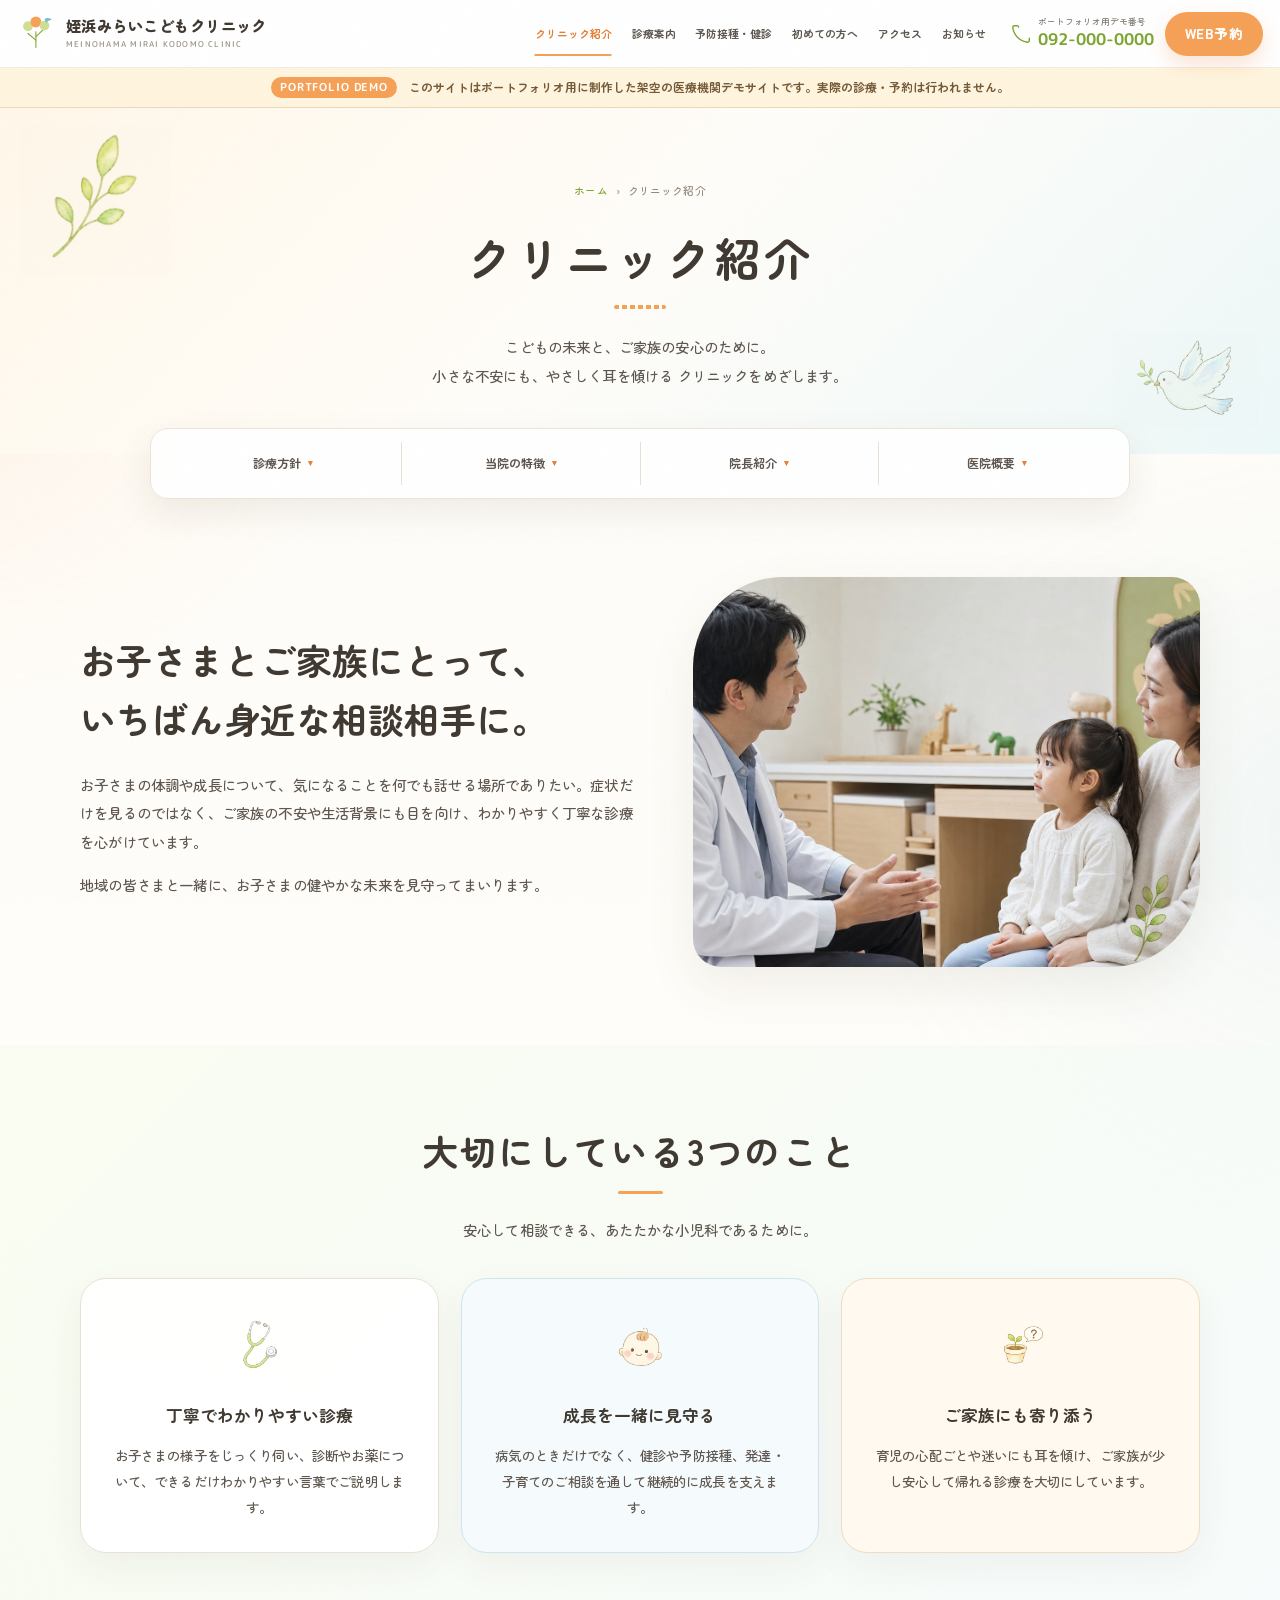
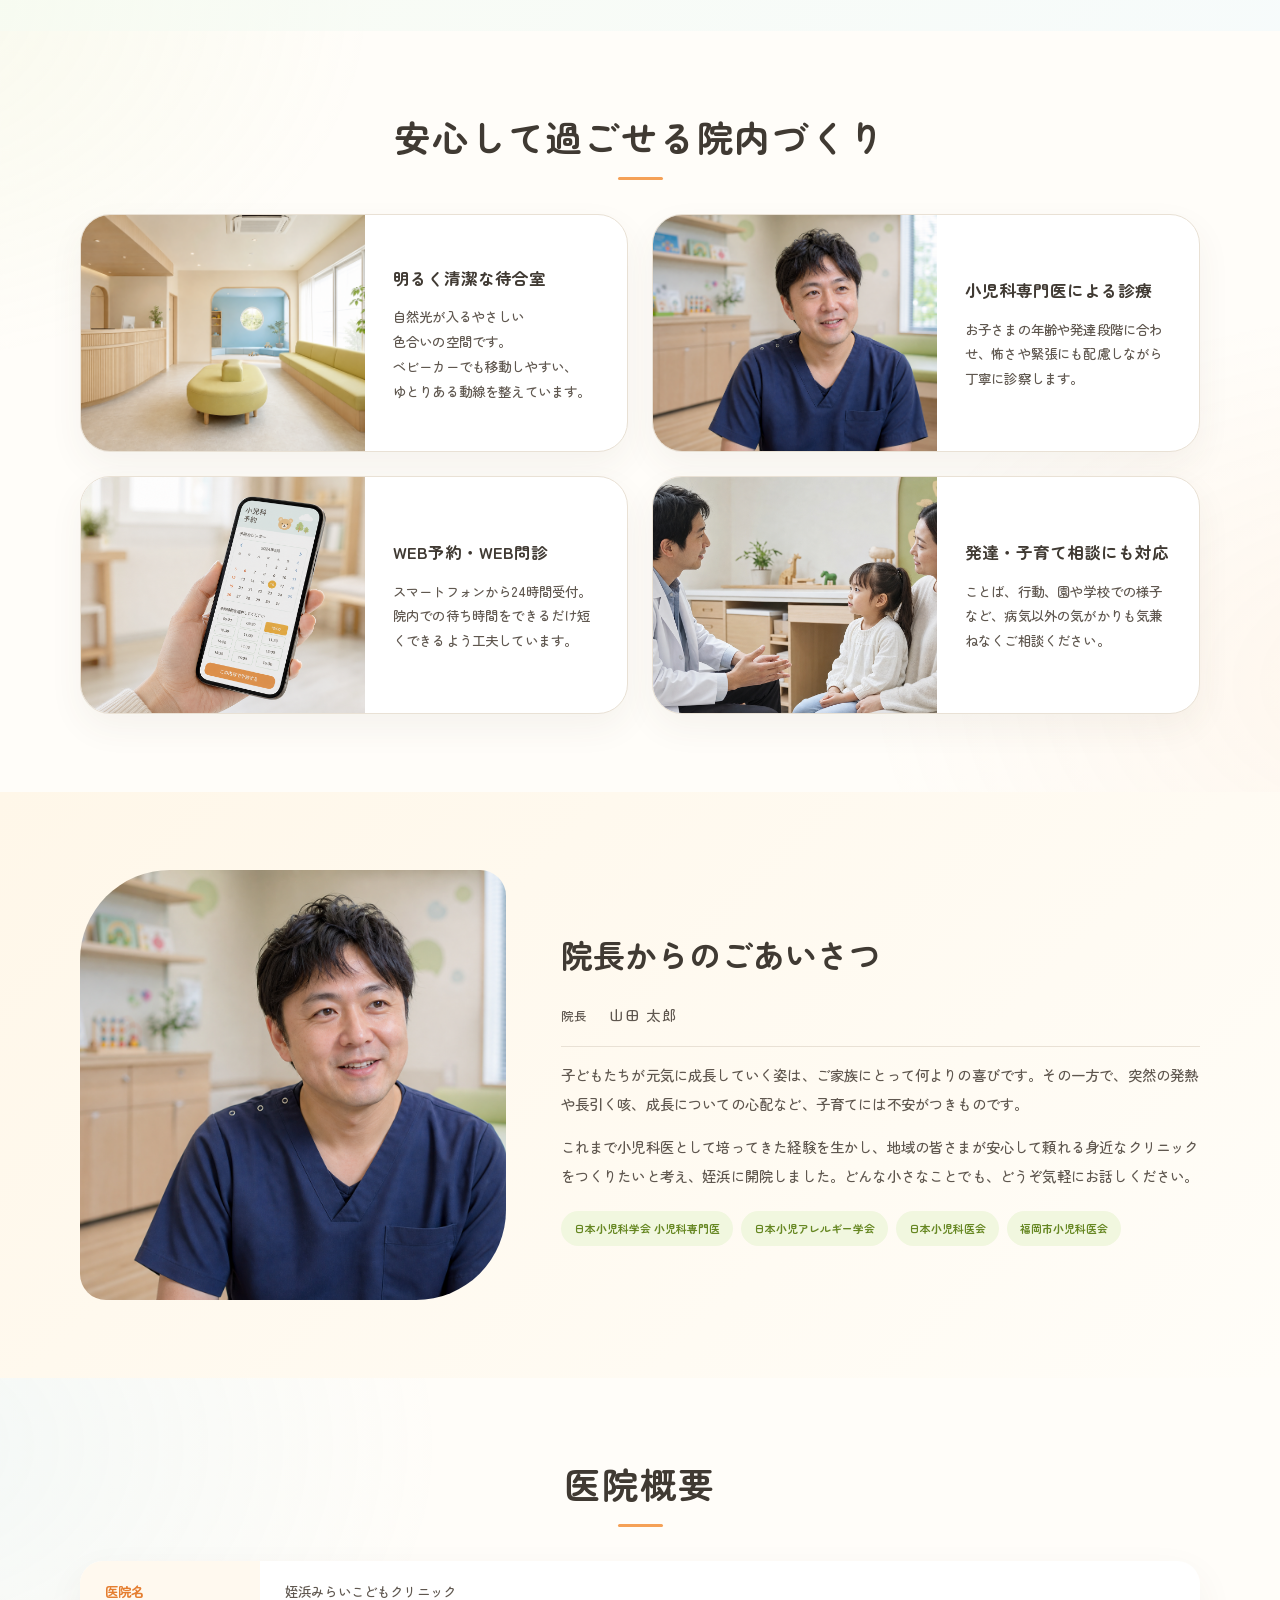
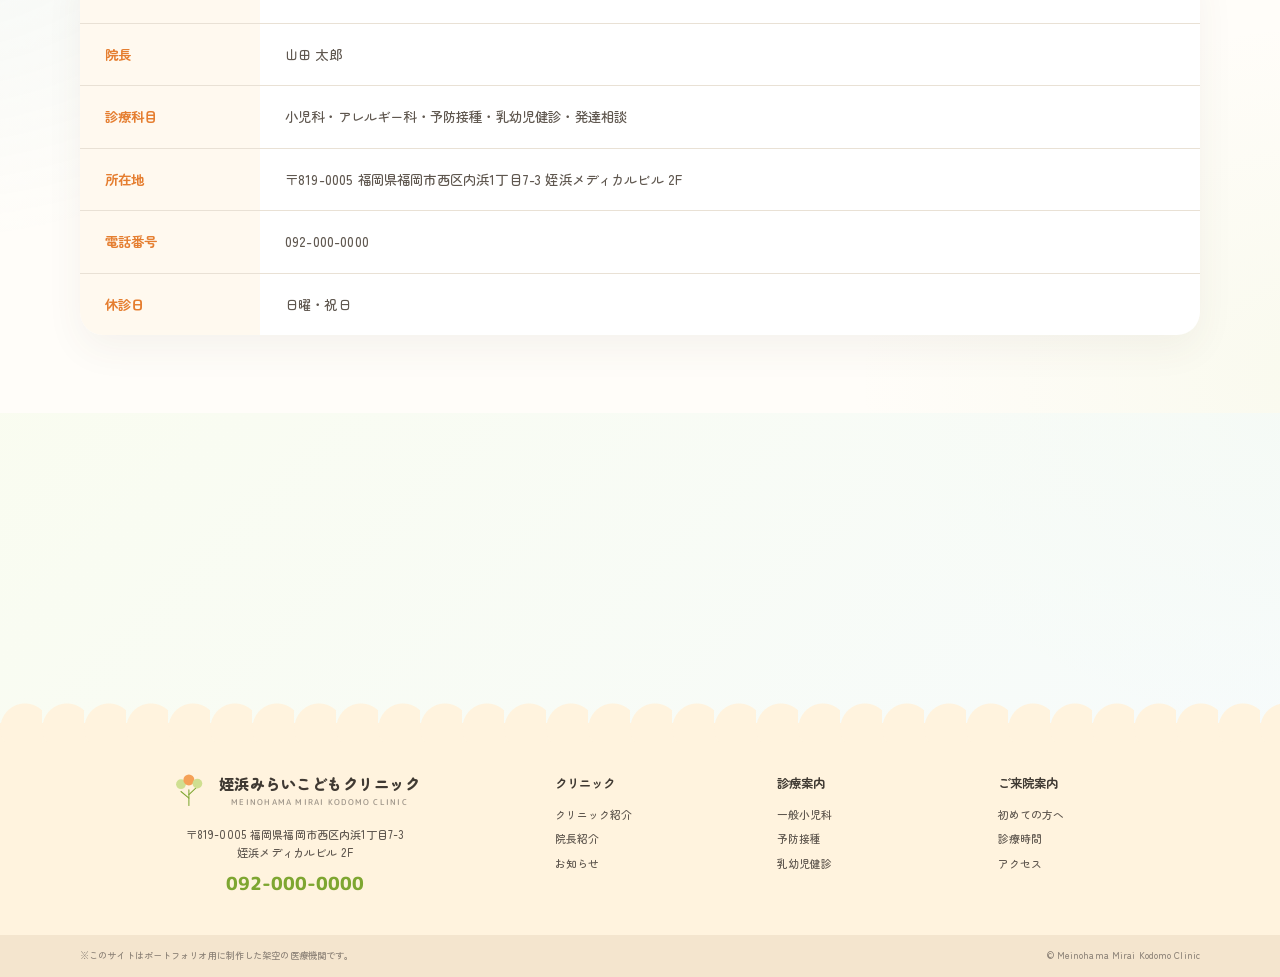
==== commit 93b7b37a: "Add files via upload" ====
--- a/about.html
+++ b/about.html
@@ -1,83 +1,387 @@
-<!DOCTYPE html>
+<!doctype html>
 <html lang="ja">
-<head>
-  <meta charset="UTF-8"><meta name="viewport" content="width=device-width, initial-scale=1.0">
-  <meta name="description" content="姪浜みらいこどもクリニックの診療方針、院内設備、院長をご紹介します。">
-  <meta name="theme-color" content="#fffaf2"><title>クリニック紹介｜姪浜みらいこどもクリニック</title>
-  <link rel="canonical" href="https://kota-web-design.github.io/meinohama-mirai-kids-clinic_demo/about.html">
-  <meta property="og:site_name" content="姪浜みらいこどもクリニック">
-  <meta property="og:type" content="website">
-  <meta property="og:title" content="クリニック紹介｜姪浜みらいこどもクリニック">
-  <meta property="og:description" content="姪浜みらいこどもクリニックの診療方針、院内設備、院長をご紹介します。">
-  <meta property="og:url" content="https://kota-web-design.github.io/meinohama-mirai-kids-clinic_demo/about.html">
-  <meta property="og:image" content="https://kota-web-design.github.io/meinohama-mirai-kids-clinic_demo/img/ogp.png">
-  <meta property="og:image:width" content="1200">
-  <meta property="og:image:height" content="630">
-  <meta property="og:locale" content="ja_JP">
-  <meta name="twitter:card" content="summary_large_image">
-  <meta name="twitter:title" content="クリニック紹介｜姪浜みらいこどもクリニック">
-  <meta name="twitter:description" content="姪浜みらいこどもクリニックの診療方針、院内設備、院長をご紹介します。">
-  <meta name="twitter:image" content="https://kota-web-design.github.io/meinohama-mirai-kids-clinic_demo/img/ogp.png">
-  <link rel="icon" href="favicon.svg" type="image/svg+xml">
-  <link rel="apple-touch-icon" href="apple-touch-icon.png">
-  <link rel="preconnect" href="https://fonts.googleapis.com"><link rel="preconnect" href="https://fonts.gstatic.com" crossorigin>
-  <link href="https://fonts.googleapis.com/css2?family=M+PLUS+Rounded+1c:wght@400;500;700;800&family=Zen+Maru+Gothic:wght@400;500;700&display=swap" rel="stylesheet">
-  <link rel="stylesheet" href="style.css"><script src="script.js" defer></script>
-</head>
-<body class="subpage page-about">
-  <!-- Header / Global navigation -->
-  <header class="site-header" id="top"><div class="header-inner">
-    <a class="logo" href="index.html" aria-label="トップページへ"><svg class="logo-mark" viewBox="0 0 64 64" aria-hidden="true"><path d="M31 55V29"/><path d="M31 43 18 32M31 37l13-12"/><circle cx="18" cy="20" r="8"/><circle cx="31" cy="13" r="9"/><circle cx="45" cy="19" r="8"/><path class="bird" d="M45 9c5-4 10-2 12 1-4 0-7 2-9 5-1-3-2-4-3-6Z"/></svg><span><strong>姪浜みらいこどもクリニック</strong><small>MEINOHAMA MIRAI KODOMO CLINIC</small></span></a>
-    <nav class="global-nav" id="globalNav" aria-label="メインナビゲーション"><a href="about.html" aria-current="page">クリニック紹介</a><a href="medical.html">診療案内</a><a href="vaccination.html">予防接種・健診</a><a href="first.html">初めての方へ</a><a href="access.html">アクセス</a><a href="news.html">お知らせ</a></nav>
-    <div class="header-actions"><a class="header-phone" href="tel:0920000000"><svg viewBox="0 0 24 24"><path d="M22 16.92v3a2 2 0 0 1-2.18 2 19.8 19.8 0 0 1-8.63-3.07 19.5 19.5 0 0 1-6-6A19.8 19.8 0 0 1 2.12 4.18 2 2 0 0 1 4.11 2h3a2 2 0 0 1 2 1.72"/></svg><span><small>ポートフォリオ用デモ番号</small><strong>092-000-0000</strong></span></a><button class="booking-button js-booking" type="button">WEB予約</button><button class="menu-button" id="menuButton" type="button" aria-label="メニューを開く" aria-controls="globalNav" aria-expanded="false"><span></span><span></span><span></span></button></div>
-  </div></header>
-
-  <!-- Mobile menu trigger -->
-  <button class="menu-button mobile-menu-button" type="button" aria-label="メニューを開く" aria-controls="globalNav" aria-expanded="false"><span></span><span></span><span></span></button>
-<main class="sub-main">
-    <!-- Page hero -->
-    <section class="page-hero"><div class="page-hero-inner reveal"><p class="breadcrumb"><a href="index.html">ホーム</a><span>›</span><span>クリニック紹介</span></p><span class="page-hero-icon"><img src="icons/web/medical-development.png" alt=""></span><h1>クリニック紹介</h1><p class="page-hero-lead">こどもの未来と、ご家族の安心のために。<br>小さな不安にも、やさしく耳を傾ける<br class="sp-only">クリニックをめざします。</p></div></section>
-    <!-- Local section navigation -->
-    <nav class="local-nav" aria-label="ページ内メニュー"><a href="#philosophy">診療方針</a><a href="#features">当院の特徴</a><a href="#doctor">院長紹介</a><a href="#profile">医院概要</a></nav>
-
-    <!-- Philosophy / lead message -->
-    <section class="sub-section" id="philosophy"><div class="container intro-grid">
-      <div class="intro-copy reveal"><p class="section-en">OUR PHILOSOPHY</p><h2>お子さまとご家族にとって、<br>いちばん身近な相談相手に。</h2><p>お子さまの体調や成長について、気になることを何でも話せる場所でありたい。症状だけを見るのではなく、ご家族の不安や生活背景にも目を向け、わかりやすく丁寧な診療を心がけています。</p><p>地域の皆さまと一緒に、お子さまの健やかな未来を見守ってまいります。</p></div>
-      <div class="photo-frame reveal"><img src="img/consultation.png" alt="親子に寄り添って診察する様子"></div>
-    </div></section>
-
-    <!-- Three promises -->
-    <section class="sub-section is-soft"><div class="container"><div class="sub-heading reveal"><p class="eyebrow">THREE PROMISES</p><h2>大切にしている3つのこと</h2><p>安心して相談できる、あたたかな小児科であるために。</p></div><div class="value-grid">
-      <article class="value-card reveal"><span class="value-icon"><img src="icons/web/medical-general.png" alt=""></span><h3>丁寧でわかりやすい診療</h3><p>お子さまの様子をじっくり伺い、診断やお薬について、できるだけわかりやすい言葉でご説明します。</p></article>
-      <article class="value-card reveal"><span class="value-icon"><img src="icons/web/medical-checkup.png" alt=""></span><h3>成長を一緒に見守る</h3><p>病気のときだけでなく、健診や予防接種、発達・子育てのご相談を通して継続的に成長を支えます。</p></article>
-      <article class="value-card reveal"><span class="value-icon"><img src="icons/web/medical-development.png" alt=""></span><h3>ご家族にも寄り添う</h3><p>育児の心配ごとや迷いにも耳を傾け、ご家族が少し安心して帰れる診療を大切にしています。</p></article>
-    </div></div></section>
-
-    <!-- Facility features -->
-    <section class="sub-section" id="features"><div class="container"><div class="sub-heading reveal"><p class="eyebrow">OUR FEATURES</p><h2>安心して過ごせる院内づくり</h2></div><div class="facility-grid">
-      <article class="facility-card reveal"><img src="img/clinic-interior.png" alt="明るく清潔な院内"><div><h3>明るく清潔な待合室</h3><p>自然光が入るやさしい<br class="pc-only">色合いの空間です。<br class="pc-only"><br class="sp-only">ベビーカーでも移動しやすい、<br class="pc-only"><br class="sp-only">ゆとりある動線を整えています。</p></div></article>
-      <article class="facility-card reveal"><img src="img/doctor-working.png" alt="丁寧に診察する医師"><div><h3>小児科専門医による診療</h3><p>お子さまの年齢や発達段階に合わせ、怖さや緊張にも配慮しながら丁寧に診察します。</p></div></article>
-      <article class="facility-card reveal"><img src="img/web-reservation.png" alt="スマートフォンからのWEB予約"><div><h3>WEB予約・WEB問診</h3><p>スマートフォンから24時間受付。院内での待ち時間をできるだけ短くできるよう工夫しています。</p></div></article>
-      <article class="facility-card reveal"><img src="img/consultation.png" alt="子育てについて相談する親子"><div><h3>発達・子育て相談にも対応</h3><p>ことば、行動、園や学校での様子など、病気以外の気がかりも気兼ねなくご相談ください。</p></div></article>
-    </div></div></section>
-
-    <!-- Doctor profile -->
-    <section class="sub-section is-cream" id="doctor"><div class="container doctor-profile">
-      <div class="doctor-profile-photo reveal"><img src="img/doctor-working.png" alt="院長 山田太郎"></div>
-      <div class="doctor-profile-copy reveal"><p class="section-en">GREETING</p><h2>院長からのごあいさつ</h2><p class="doctor-name"><small>院長</small> 山田 太郎</p><p>子どもたちが元気に成長していく姿は、ご家族にとって何よりの喜びです。その一方で、突然の発熱や長引く咳、成長についての心配など、子育てには不安がつきものです。</p><p>これまで小児科医として培ってきた経験を生かし、地域の皆さまが安心して頼れる身近なクリニックをつくりたいと考え、姪浜に開院しました。どんな小さなことでも、どうぞ気軽にお話しください。</p><div class="credential-tags"><span>日本小児科学会 小児科専門医</span><span>日本小児アレルギー学会</span><span>日本小児科医会</span><span>福岡市小児科医会</span></div></div>
-    </div></section>
-
-    <!-- Clinic profile table -->
-    <section class="sub-section" id="profile"><div class="container"><div class="sub-heading reveal"><p class="eyebrow">CLINIC PROFILE</p><h2>医院概要</h2></div><table class="profile-table reveal"><tbody><tr><th>医院名</th><td>姪浜みらいこどもクリニック</td></tr><tr><th>院長</th><td>山田 太郎</td></tr><tr><th>診療科目</th><td>小児科・アレルギー科・予防接種・乳幼児健診・発達相談</td></tr><tr><th>所在地</th><td>〒819-0005 福岡県福岡市西区内浜1丁目7-3 姪浜メディカルビル 2F</td></tr><tr><th>電話番号</th><td><a href="tel:0920000000">092-000-0000</a></td></tr><tr><th>休診日</th><td>日曜・祝日</td></tr></tbody></table></div></section>
-
-    <!-- Contact CTA -->
-    <section class="sub-section is-soft"><div class="container"><div class="cta-band reveal"><div><h2>受診について迷ったときも、<br class="sp-only">ご相談ください</h2><p>急な体調不良や受診のタイミングなど、お電話でもご案内しています。</p></div><div class="cta-actions"><a class="button button-outline" href="tel:0920000000">電話で相談</a><button class="button button-orange js-booking" type="button">WEB予約</button></div></div></div></section>
-  </main>
-
-  <!-- Footer -->
-  <footer class="site-footer"><div class="footer-wave" aria-hidden="true"></div><div class="container footer-main"><div class="footer-clinic"><a class="logo footer-logo" href="index.html"><svg class="logo-mark" viewBox="0 0 64 64"><path d="M31 55V29"/><path d="M31 43 18 32M31 37l13-12"/><circle cx="18" cy="20" r="8"/><circle cx="31" cy="13" r="9"/><circle cx="45" cy="19" r="8"/></svg><span><strong>姪浜みらいこどもクリニック</strong><small>MEINOHAMA MIRAI KODOMO CLINIC</small></span></a><p>〒819-0005 福岡県福岡市西区内浜1丁目7-3<br>姪浜メディカルビル 2F</p><a class="footer-phone" href="tel:0920000000">092-000-0000</a></div><div class="footer-nav"><div><h3>クリニック</h3><a href="about.html">クリニック紹介</a><a href="about.html#doctor">院長紹介</a><a href="news.html">お知らせ</a></div><div><h3>診療案内</h3><a href="medical.html">一般小児科</a><a href="vaccination.html#vaccine">予防接種</a><a href="vaccination.html#checkup">乳幼児健診</a></div><div><h3>ご来院案内</h3><a href="first.html">初めての方へ</a><a href="access.html#hours">診療時間</a><a href="access.html">アクセス</a></div></div></div><div class="footer-bottom"><p>※このサイトはポートフォリオ用に制作した架空の医療機関です。</p><p>© Meinohama Mirai Kodomo Clinic</p></div></footer>
-  <!-- Fixed mobile CTA -->
-  <div class="mobile-actions"><a href="tel:0920000000">デモ電話</a><button class="js-booking" type="button">WEB予約</button></div>
-  <!-- Booking demo modal -->
-  <dialog class="booking-modal" id="bookingModal"><button class="modal-close" id="modalClose" type="button" aria-label="閉じる">×</button><span class="modal-icon">◷</span><h2>WEB予約</h2><p>こちらはポートフォリオ用のデモサイトです。<br>実際の予約は行われません。</p><button class="button button-orange" id="demoReserve" type="button">予約画面を体験する</button></dialog>
-</body></html>
+  <head>
+    <meta charset="UTF-8" />
+    <meta name="viewport" content="width=device-width, initial-scale=1.0" />
+    <meta name="description" content="姪浜みらいこどもクリニックの診療方針、院内設備、院長をご紹介します。" />
+    <meta name="theme-color" content="#fffaf2" />
+    <title>クリニック紹介｜姪浜みらいこどもクリニック</title>
+    <link rel="canonical" href="https://kota-web-design.github.io/meinohama-mirai-kids-clinic_demo/about.html" />
+    <meta property="og:site_name" content="姪浜みらいこどもクリニック" />
+    <meta property="og:type" content="website" />
+    <meta property="og:title" content="クリニック紹介｜姪浜みらいこどもクリニック" />
+    <meta property="og:description" content="姪浜みらいこどもクリニックの診療方針、院内設備、院長をご紹介します。" />
+    <meta property="og:url" content="https://kota-web-design.github.io/meinohama-mirai-kids-clinic_demo/about.html" />
+    <meta
+      property="og:image"
+      content="https://kota-web-design.github.io/meinohama-mirai-kids-clinic_demo/img/ogp.png"
+    />
+    <meta property="og:image:width" content="1200" />
+    <meta property="og:image:height" content="630" />
+    <meta property="og:locale" content="ja_JP" />
+    <meta name="twitter:card" content="summary_large_image" />
+    <meta name="twitter:title" content="クリニック紹介｜姪浜みらいこどもクリニック" />
+    <meta name="twitter:description" content="姪浜みらいこどもクリニックの診療方針、院内設備、院長をご紹介します。" />
+    <meta
+      name="twitter:image"
+      content="https://kota-web-design.github.io/meinohama-mirai-kids-clinic_demo/img/ogp.png"
+    />
+    <link rel="icon" href="favicon.svg" type="image/svg+xml" />
+    <link rel="apple-touch-icon" href="apple-touch-icon.png" />
+    <link rel="preconnect" href="https://fonts.googleapis.com" />
+    <link rel="preconnect" href="https://fonts.gstatic.com" crossorigin />
+    <link
+      href="https://fonts.googleapis.com/css2?family=M+PLUS+Rounded+1c:wght@400;500;700;800&family=Zen+Maru+Gothic:wght@400;500;700&display=swap"
+      rel="stylesheet"
+    />
+    <link rel="stylesheet" href="style.css" />
+    <script src="script.js" defer></script>
+  </head>
+  <body class="subpage page-about">
+    <!-- Header / Global navigation -->
+    <header class="site-header" id="top">
+      <div class="header-inner">
+        <a class="logo" href="index.html" aria-label="トップページへ">
+          <svg class="logo-mark" viewBox="0 0 64 64" aria-hidden="true">
+            <path d="M31 55V29" />
+            <path d="M31 43 18 32M31 37l13-12" />
+            <circle cx="18" cy="20" r="8" />
+            <circle cx="31" cy="13" r="9" />
+            <circle cx="45" cy="19" r="8" />
+            <path class="bird" d="M45 9c5-4 10-2 12 1-4 0-7 2-9 5-1-3-2-4-3-6Z" />
+          </svg>
+          <span>
+            <strong>姪浜みらいこどもクリニック</strong>
+            <small>MEINOHAMA MIRAI KODOMO CLINIC</small>
+          </span>
+        </a>
+        <nav class="global-nav" id="globalNav" aria-label="メインナビゲーション">
+          <a href="about.html" aria-current="page">クリニック紹介</a>
+          <a href="medical.html">診療案内</a>
+          <a href="vaccination.html">予防接種・健診</a>
+          <a href="first.html">初めての方へ</a>
+          <a href="access.html">アクセス</a>
+          <a href="news.html">お知らせ</a>
+        </nav>
+        <div class="header-actions">
+          <a class="header-phone" href="tel:0920000000">
+            <svg viewBox="0 0 24 24">
+              <path
+                d="M22 16.92v3a2 2 0 0 1-2.18 2 19.8 19.8 0 0 1-8.63-3.07 19.5 19.5 0 0 1-6-6A19.8 19.8 0 0 1 2.12 4.18 2 2 0 0 1 4.11 2h3a2 2 0 0 1 2 1.72"
+              />
+            </svg>
+            <span>
+              <small>ポートフォリオ用デモ番号</small>
+              <strong>092-000-0000</strong>
+            </span>
+          </a>
+          <button class="booking-button js-booking" type="button">WEB予約</button>
+          <button
+            class="menu-button"
+            id="menuButton"
+            type="button"
+            aria-label="メニューを開く"
+            aria-controls="globalNav"
+            aria-expanded="false"
+          >
+            <span></span>
+            <span></span>
+            <span></span>
+          </button>
+        </div>
+      </div>
+    </header>
+
+    <!-- Mobile menu trigger -->
+    <button
+      class="menu-button mobile-menu-button"
+      type="button"
+      aria-label="メニューを開く"
+      aria-controls="globalNav"
+      aria-expanded="false"
+    >
+      <span></span>
+      <span></span>
+      <span></span>
+    </button>
+    <main class="sub-main">
+      <!-- Page hero -->
+      <section class="page-hero">
+        <div class="page-hero-inner reveal">
+          <p class="breadcrumb">
+            <a href="index.html">ホーム</a>
+            <span>›</span>
+            <span>クリニック紹介</span>
+          </p>
+          <span class="page-hero-icon"><img src="icons/web/medical-development.png" alt="" /></span>
+          <h1>クリニック紹介</h1>
+          <p class="page-hero-lead">
+            こどもの未来と、ご家族の安心のために。
+            <br />
+            小さな不安にも、やさしく耳を傾ける
+            <br class="sp-only" />
+            クリニックをめざします。
+          </p>
+        </div>
+      </section>
+      <!-- Local section navigation -->
+      <nav class="local-nav" aria-label="ページ内メニュー">
+        <a href="#philosophy">診療方針</a>
+        <a href="#features">当院の特徴</a>
+        <a href="#doctor">院長紹介</a>
+        <a href="#profile">医院概要</a>
+      </nav>
+
+      <!-- Philosophy / lead message -->
+      <section class="sub-section" id="philosophy">
+        <div class="container intro-grid">
+          <div class="intro-copy reveal">
+            <p class="section-en">OUR PHILOSOPHY</p>
+            <h2>
+              お子さまとご家族にとって、
+              <br />
+              いちばん身近な相談相手に。
+            </h2>
+            <p>
+              お子さまの体調や成長について、気になることを何でも話せる場所でありたい。症状だけを見るのではなく、ご家族の不安や生活背景にも目を向け、わかりやすく丁寧な診療を心がけています。
+            </p>
+            <p>地域の皆さまと一緒に、お子さまの健やかな未来を見守ってまいります。</p>
+          </div>
+          <div class="photo-frame reveal"><img src="img/consultation.png" alt="親子に寄り添って診察する様子" /></div>
+        </div>
+      </section>
+
+      <!-- Three promises -->
+      <section class="sub-section is-soft">
+        <div class="container">
+          <div class="sub-heading reveal">
+            <p class="eyebrow">THREE PROMISES</p>
+            <h2>大切にしている3つのこと</h2>
+            <p>安心して相談できる、あたたかな小児科であるために。</p>
+          </div>
+          <div class="value-grid">
+            <article class="value-card reveal">
+              <span class="value-icon"><img src="icons/web/medical-general.png" alt="" /></span>
+              <h3>丁寧でわかりやすい診療</h3>
+              <p>お子さまの様子をじっくり伺い、診断やお薬について、できるだけわかりやすい言葉でご説明します。</p>
+            </article>
+            <article class="value-card reveal">
+              <span class="value-icon"><img src="icons/web/medical-checkup.png" alt="" /></span>
+              <h3>成長を一緒に見守る</h3>
+              <p>病気のときだけでなく、健診や予防接種、発達・子育てのご相談を通して継続的に成長を支えます。</p>
+            </article>
+            <article class="value-card reveal">
+              <span class="value-icon"><img src="icons/web/medical-development.png" alt="" /></span>
+              <h3>ご家族にも寄り添う</h3>
+              <p>育児の心配ごとや迷いにも耳を傾け、ご家族が少し安心して帰れる診療を大切にしています。</p>
+            </article>
+          </div>
+        </div>
+      </section>
+
+      <!-- Facility features -->
+      <section class="sub-section" id="features">
+        <div class="container">
+          <div class="sub-heading reveal">
+            <p class="eyebrow">OUR FEATURES</p>
+            <h2>安心して過ごせる院内づくり</h2>
+          </div>
+          <div class="facility-grid">
+            <article class="facility-card reveal">
+              <img src="img/clinic-interior.png" alt="明るく清潔な院内" />
+              <div>
+                <h3>明るく清潔な待合室</h3>
+                <p>
+                  自然光が入るやさしい
+                  <br class="pc-only" />
+                  色合いの空間です。
+                  <br class="pc-only" />
+                  <br class="sp-only" />
+                  ベビーカーでも移動しやすい、
+                  <br class="pc-only" />
+                  <br class="sp-only" />
+                  ゆとりある動線を整えています。
+                </p>
+              </div>
+            </article>
+            <article class="facility-card reveal">
+              <img src="img/doctor-working.png" alt="丁寧に診察する医師" />
+              <div>
+                <h3>小児科専門医による診療</h3>
+                <p>お子さまの年齢や発達段階に合わせ、怖さや緊張にも配慮しながら丁寧に診察します。</p>
+              </div>
+            </article>
+            <article class="facility-card reveal">
+              <img src="img/web-reservation.png" alt="スマートフォンからのWEB予約" />
+              <div>
+                <h3>WEB予約・WEB問診</h3>
+                <p>スマートフォンから24時間受付。院内での待ち時間をできるだけ短くできるよう工夫しています。</p>
+              </div>
+            </article>
+            <article class="facility-card reveal">
+              <img src="img/consultation.png" alt="子育てについて相談する親子" />
+              <div>
+                <h3>発達・子育て相談にも対応</h3>
+                <p>ことば、行動、園や学校での様子など、病気以外の気がかりも気兼ねなくご相談ください。</p>
+              </div>
+            </article>
+          </div>
+        </div>
+      </section>
+
+      <!-- Doctor profile -->
+      <section class="sub-section is-cream" id="doctor">
+        <div class="container doctor-profile">
+          <div class="doctor-profile-photo reveal"><img src="img/doctor-working.png" alt="院長 山田太郎" /></div>
+          <div class="doctor-profile-copy reveal">
+            <p class="section-en">GREETING</p>
+            <h2>院長からのごあいさつ</h2>
+            <p class="doctor-name">
+              <small>院長</small>
+              山田 太郎
+            </p>
+            <p>
+              子どもたちが元気に成長していく姿は、ご家族にとって何よりの喜びです。その一方で、突然の発熱や長引く咳、成長についての心配など、子育てには不安がつきものです。
+            </p>
+            <p>
+              これまで小児科医として培ってきた経験を生かし、地域の皆さまが安心して頼れる身近なクリニックをつくりたいと考え、姪浜に開院しました。どんな小さなことでも、どうぞ気軽にお話しください。
+            </p>
+            <div class="credential-tags">
+              <span>日本小児科学会 小児科専門医</span>
+              <span>日本小児アレルギー学会</span>
+              <span>日本小児科医会</span>
+              <span>福岡市小児科医会</span>
+            </div>
+          </div>
+        </div>
+      </section>
+
+      <!-- Clinic profile table -->
+      <section class="sub-section" id="profile">
+        <div class="container">
+          <div class="sub-heading reveal">
+            <p class="eyebrow">CLINIC PROFILE</p>
+            <h2>医院概要</h2>
+          </div>
+          <table class="profile-table reveal">
+            <tbody>
+              <tr>
+                <th>医院名</th>
+                <td>姪浜みらいこどもクリニック</td>
+              </tr>
+              <tr>
+                <th>院長</th>
+                <td>山田 太郎</td>
+              </tr>
+              <tr>
+                <th>診療科目</th>
+                <td>小児科・アレルギー科・予防接種・乳幼児健診・発達相談</td>
+              </tr>
+              <tr>
+                <th>所在地</th>
+                <td>〒819-0005 福岡県福岡市西区内浜1丁目7-3 姪浜メディカルビル 2F</td>
+              </tr>
+              <tr>
+                <th>電話番号</th>
+                <td><a href="tel:0920000000">092-000-0000</a></td>
+              </tr>
+              <tr>
+                <th>休診日</th>
+                <td>日曜・祝日</td>
+              </tr>
+            </tbody>
+          </table>
+        </div>
+      </section>
+
+      <!-- Contact CTA -->
+      <section class="sub-section is-soft">
+        <div class="container">
+          <div class="cta-band reveal">
+            <div>
+              <h2>
+                受診について迷ったときも、
+                <br class="sp-only" />
+                ご相談ください
+              </h2>
+              <p>急な体調不良や受診のタイミングなど、お電話でもご案内しています。</p>
+            </div>
+            <div class="cta-actions">
+              <a class="button button-outline" href="tel:0920000000">電話で相談</a>
+              <button class="button button-orange js-booking" type="button">WEB予約</button>
+            </div>
+          </div>
+        </div>
+      </section>
+    </main>
+
+    <!-- Footer -->
+    <footer class="site-footer">
+      <div class="footer-wave" aria-hidden="true"></div>
+      <div class="container footer-main">
+        <div class="footer-clinic">
+          <a class="logo footer-logo" href="index.html">
+            <svg class="logo-mark" viewBox="0 0 64 64">
+              <path d="M31 55V29" />
+              <path d="M31 43 18 32M31 37l13-12" />
+              <circle cx="18" cy="20" r="8" />
+              <circle cx="31" cy="13" r="9" />
+              <circle cx="45" cy="19" r="8" />
+            </svg>
+            <span>
+              <strong>姪浜みらいこどもクリニック</strong>
+              <small>MEINOHAMA MIRAI KODOMO CLINIC</small>
+            </span>
+          </a>
+          <p>
+            〒819-0005 福岡県福岡市西区内浜1丁目7-3
+            <br />
+            姪浜メディカルビル 2F
+          </p>
+          <a class="footer-phone" href="tel:0920000000">092-000-0000</a>
+        </div>
+        <div class="footer-nav">
+          <div>
+            <h3>クリニック</h3>
+            <a href="about.html">クリニック紹介</a>
+            <a href="about.html#doctor">院長紹介</a>
+            <a href="news.html">お知らせ</a>
+          </div>
+          <div>
+            <h3>診療案内</h3>
+            <a href="medical.html">一般小児科</a>
+            <a href="vaccination.html#vaccine">予防接種</a>
+            <a href="vaccination.html#checkup">乳幼児健診</a>
+          </div>
+          <div>
+            <h3>ご来院案内</h3>
+            <a href="first.html">初めての方へ</a>
+            <a href="access.html#hours">診療時間</a>
+            <a href="access.html">アクセス</a>
+          </div>
+        </div>
+      </div>
+      <div class="footer-bottom">
+        <p>※このサイトはポートフォリオ用に制作した架空の医療機関です。</p>
+        <p>© Meinohama Mirai Kodomo Clinic</p>
+      </div>
+    </footer>
+    <!-- Fixed mobile CTA -->
+    <div class="mobile-actions">
+      <a href="tel:0920000000">デモ電話</a>
+      <button class="js-booking" type="button">WEB予約</button>
+    </div>
+    <!-- Booking demo modal -->
+    <dialog class="booking-modal" id="bookingModal">
+      <button class="modal-close" id="modalClose" type="button" aria-label="閉じる">×</button>
+      <span class="modal-icon">◷</span>
+      <h2>WEB予約</h2>
+      <p>
+        こちらはポートフォリオ用のデモサイトです。
+        <br />
+        実際の予約は行われません。
+      </p>
+      <button class="button button-orange" id="demoReserve" type="button">予約画面を体験する</button>
+    </dialog>
+  </body>
+</html>
--- a/style.css
+++ b/style.css
@@ -1,3 +1,7 @@
+/* ==========================================================================
+   Design tokens / base
+   ========================================================================== */
+
 :root {
   --ivory: #fffaf2;
   --cream: #fff4df;
@@ -11,612 +15,4076 @@
   --muted: #766e65;
   --line: #e9e1d5;
   --white: #fff;
-  --shadow: 0 18px 50px rgba(89, 74, 51, .09);
+  --shadow: 0 18px 50px rgba(89, 74, 51, 0.09);
   --radius-sm: 16px;
   --radius-md: 28px;
   --radius-lg: 48px;
   --container: 1180px;
 }
 
-*, *::before, *::after { box-sizing: border-box; }
-html { scroll-behavior: smooth; scroll-padding-top: 110px; }
-body { position: relative; margin: 0; color: var(--ink); background: #fffdf9; font-family: "Zen Maru Gothic", "M PLUS Rounded 1c", sans-serif; font-size: 16px; line-height: 1.9; -webkit-font-smoothing: antialiased; }
-body::before { content: ""; position: fixed; z-index: 9999; inset: 0; pointer-events: none; opacity: .038; mix-blend-mode: multiply; background-image: url("data:image/svg+xml,%3Csvg xmlns='http://www.w3.org/2000/svg' width='180' height='180' viewBox='0 0 180 180'%3E%3Cfilter id='paper'%3E%3CfeTurbulence type='fractalNoise' baseFrequency='.78' numOctaves='3' seed='8' stitchTiles='stitch'/%3E%3C/filter%3E%3Crect width='100%25' height='100%25' filter='url(%23paper)' opacity='.55'/%3E%3C/svg%3E"); }
-body.menu-open { overflow: hidden; }
-main { position: relative; isolation: isolate; overflow: hidden; background: linear-gradient(180deg, rgba(255,255,255,.76), rgba(255,253,248,.9)); }
-main::before { content: ""; position: absolute; z-index: 0; inset: 0; pointer-events: none; background: radial-gradient(ellipse 640px 480px at -8% 7%, rgba(245,161,87,.10), transparent 72%), radial-gradient(ellipse 760px 560px at 108% 19%, rgba(114,191,214,.10), transparent 72%), radial-gradient(ellipse 700px 520px at -10% 39%, rgba(189,216,120,.10), transparent 72%), radial-gradient(ellipse 720px 520px at 108% 57%, rgba(245,161,87,.075), transparent 72%), radial-gradient(ellipse 760px 560px at -8% 77%, rgba(114,191,214,.085), transparent 72%), radial-gradient(ellipse 680px 500px at 105% 91%, rgba(189,216,120,.09), transparent 72%); }
-main > section { position: relative; z-index: 1; }
-a { color: inherit; text-decoration: none; }
-button, input { font: inherit; }
-button { color: inherit; }
-img, svg { display: block; max-width: 100%; }
-svg { fill: none; stroke: currentColor; stroke-width: 1.7; stroke-linecap: round; stroke-linejoin: round; }
-.container, .section-shell { width: min(var(--container), calc(100% - 48px)); margin-inline: auto; }
-.section-pad { padding: 110px 0; }
-.section-en { margin: 0 0 2px; color: var(--orange-deep); font-family: "M PLUS Rounded 1c", sans-serif; font-size: .73rem; font-weight: 800; letter-spacing: .16em; }
-.section-title { margin-bottom: 52px; text-align: center; }
-.section-title.is-decorated { position: relative; width: fit-content; margin-right: auto; margin-left: auto; padding: 0 58px; }
-.section-title.is-decorated::before, .section-title.is-decorated::after { content: ""; position: absolute; top: 13px; width: 42px; height: 54px; background: center / contain no-repeat; mix-blend-mode: multiply; opacity: .78; }
-.section-title.is-decorated::before { left: 5px; background-image: url("icons/deco-leaf-left.jpg"); transform: rotate(-18deg); }
-.section-title.is-decorated::after { right: 5px; background-image: url("icons/deco-leaf-right.jpg"); transform: scaleX(-1) rotate(-18deg); }
-.section-title h2, .news-heading h2 { position: relative; display: inline-block; margin: 0; font-size: clamp(2rem, 4vw, 3rem); line-height: 1.4; letter-spacing: .08em; }
-.section-title h2::after { content: ""; position: absolute; left: 50%; bottom: -13px; width: 54px; height: 4px; border-radius: 5px; background: repeating-linear-gradient(90deg, var(--orange) 0 6px, transparent 6px 10px); transform: translateX(-50%); }
-.section-title > p:last-child { margin: 29px 0 0; color: var(--muted); }
-
-.notice-bar { display: flex; justify-content: center; gap: 18px; align-items: center; min-height: 34px; padding: 5px 24px; color: #556137; background: #edf5d7; font-size: .75rem; font-weight: 700; letter-spacing: .03em; }
-.notice-bar p { margin: 0; }
-.notice-bar a { color: var(--leaf-deep); }
-.sp-only { display: none !important; }
-br.sp-only { display: none !important; }
-.demo-notice { position: relative; z-index: 20; display: flex; justify-content: center; align-items: center; gap: 12px; padding: 9px 24px; color: #755a38; background: #fff5df; border-bottom: 1px solid #ead8b8; font-size: .74rem; font-weight: 700; line-height: 1.6; text-align: center; }
-.demo-notice strong { flex: 0 0 auto; padding: 2px 9px; color: var(--white); background: var(--orange); border-radius: 999px; font-family: "M PLUS Rounded 1c", sans-serif; font-size: .66rem; letter-spacing: .08em; text-transform: uppercase; }
-.demo-notice span { min-width: 0; }
-.site-header { position: sticky; top: 0; z-index: 100; height: 72px; background: rgba(255, 255, 255, .96); border-bottom: 1px solid rgba(210, 199, 183, .35); backdrop-filter: blur(14px); }
-.header-inner { display: flex; align-items: center; width: min(1400px, calc(100% - 40px)); height: 100%; margin-inline: auto; }
-.logo { display: inline-flex; flex: 0 0 auto; align-items: center; gap: 10px; }
-.logo-mark { width: 42px; color: var(--leaf-deep); }
-.logo-mark circle { fill: #cfdf91; stroke: none; }
-.logo-mark circle:nth-of-type(2) { fill: var(--orange); }
-.logo-mark .bird { fill: var(--sky-deep); stroke: none; }
-.logo strong { display: block; font-size: 1rem; font-weight: 800; letter-spacing: .03em; line-height: 1.3; white-space: nowrap; }
-.logo small { display: block; margin-top: 3px; color: #9a9186; font-family: "M PLUS Rounded 1c", sans-serif; font-size: .53rem; letter-spacing: .16em; }
-.global-nav { display: flex; align-self: stretch; justify-content: center; gap: clamp(18px, 2.4vw, 38px); margin-left: auto; }
-.global-nav a { position: relative; display: grid; place-content: center; color: #5d574f; font-size: .72rem; font-weight: 700; line-height: 1.25; text-align: center; white-space: nowrap; }
-.global-nav a::after { content: ""; position: absolute; left: 50%; bottom: 11px; width: 0; height: 2px; background: var(--orange); transform: translateX(-50%); transition: width .25s ease; }
-.global-nav a:hover::after { width: 100%; }
-.global-nav span { display: none; }
-.header-actions { display: flex; align-items: center; gap: 14px; margin-left: 32px; }
-.header-phone { display: flex; align-items: center; gap: 7px; color: var(--leaf-deep); }
-.header-phone svg { width: 20px; }
-.header-phone small, .header-phone strong { display: block; }
-.header-phone small { color: #81796f; font-size: .55rem; line-height: 1.2; }
-.header-phone strong { font-family: "M PLUS Rounded 1c", sans-serif; font-size: 1rem; line-height: 1.4; }
-.booking-button, .button { display: inline-flex; align-items: center; justify-content: center; gap: 9px; min-height: 48px; padding: 0 24px; border: 0; border-radius: 999px; font-size: .86rem; font-weight: 800; letter-spacing: .03em; cursor: pointer; transition: transform .2s ease, box-shadow .2s ease, background .2s ease; }
-.booking-button:hover, .button:hover { transform: translateY(-2px); }
-.booking-button svg { width: 20px; }
-.button-orange, .booking-button { color: var(--white); background: var(--orange); box-shadow: 0 9px 20px rgba(228, 124, 47, .2); }
-.button-orange:hover, .booking-button:hover { background: var(--orange-deep); box-shadow: 0 12px 26px rgba(228, 124, 47, .28); }
-.button-green { color: var(--white); background: var(--leaf-deep); }
-.button-outline { color: var(--ink); background: var(--white); border: 1px solid #d9d0c3; }
-.menu-button { display: none; width: 46px; height: 46px; padding: 11px; background: transparent; border: 0; cursor: pointer; }
-.menu-button span { display: block; width: 100%; height: 2px; margin: 6px 0; background: var(--ink); transition: .25s ease; }
-.header-actions .menu-button { display: none !important; }
-.menu-button-inline { display: none !important; }
-.mobile-menu-button { display: none; }
-
-.hero { position: relative; display: block; aspect-ratio: 1672 / 941; min-height: 0; overflow: hidden; background: #fffaf1; }
-.hero-art { position: absolute; z-index: 0; inset: 0; display: block; }
-.hero-art img { width: 100%; height: 100%; object-fit: cover; object-position: center; }
-.hero-copy { position: absolute; z-index: 2; top: 24%; left: max(8vw, calc((100vw - var(--container)) / 2)); width: min(38vw, 540px); max-width: none; padding: 0; }
-.hero h1 { margin: 0; font-size: clamp(2.55rem, 3.7vw, 4rem); line-height: 1.45; letter-spacing: .06em; }
-.hero h1 span { display: block; white-space: nowrap; }
-.hero h1 span:last-child { color: var(--ink); }
-.hero-lead { margin: 24px 0 0; color: #635c53; font-size: .94rem; font-weight: 500; line-height: 1.95; }
-
-.quick-links { position: relative; z-index: 6; display: grid; grid-template-columns: repeat(3, 1fr); gap: 18px; margin-top: -16px; padding-top: 18px; background: transparent; }
-.quick-card { display: flex; align-items: center; gap: 16px; min-height: 104px; padding: 18px 22px; background: var(--white); border: 2px solid var(--line); border-radius: 14px; box-shadow: none; text-align: left; cursor: pointer; transition: transform .22s ease, box-shadow .22s ease; }
-.quick-card:hover { transform: translateY(-5px); box-shadow: var(--shadow); }
-.quick-card > span:nth-child(2) { min-width: 0; }
-.quick-card strong, .quick-card small { display: block; }
-.quick-card strong { margin-bottom: 4px; font-size: 1.1rem; }
-.quick-card small { color: var(--muted); font-size: .78rem; line-height: 1.65; }
-.quick-card > i { display: grid; flex: 0 0 auto; place-content: center; width: 28px; height: 28px; margin-left: auto; color: var(--white); border-radius: 50%; font-style: normal; }
-.quick-icon { display: grid; flex: 0 0 auto; place-content: center; width: 62px; height: 62px; overflow: hidden; background: transparent !important; border-radius: 16px; }
-.quick-icon img { width: 58px; height: 58px; object-fit: contain; }
-.quick-orange { border-color: #f6ccad; }.quick-orange .quick-icon { color: var(--orange-deep); background: #fff3e9; }.quick-orange > i { background: var(--orange); }
-.quick-green { border-color: #d4e4ab; }.quick-green .quick-icon { color: var(--leaf-deep); background: #f3f8e8; }.quick-green > i { background: var(--leaf); }
-.quick-blue { border-color: #bfe3ee; }.quick-blue .quick-icon { color: #4aaac7; background: #eaf8fc; }.quick-blue > i { background: var(--sky-deep); }
-
-.news { padding-top: 68px; padding-bottom: 58px; background: transparent; }
-.news-box { position: relative; display: grid; grid-template-columns: 180px 1fr auto; gap: 42px; align-items: center; padding: 38px 46px; background: var(--sky); border: 1px solid #cfeaf1; border-radius: 34px; }
-.news-bird { position: absolute; z-index: 2; top: -40px; right: 24px; width: 82px; height: auto; mix-blend-mode: darken; transform: rotate(-5deg); }
-.news-heading { position: relative; }
-.news-heading h2 { font-size: 1.8rem; }
-.news-heading svg { position: absolute; right: -6px; bottom: -29px; width: 48px; color: #8ba74e; opacity: .65; }
-.news-list a { display: grid; grid-template-columns: 105px 88px 1fr 20px; gap: 16px; align-items: center; min-height: 54px; padding: 7px 17px; background: rgba(255,255,255,.72); border-bottom: 1px solid #d8e9ed; font-size: .88rem; transition: background .2s ease; }
-.news-list a:first-child { border-radius: 12px 12px 0 0; }
-.news-list a:last-child { border-bottom: 0; border-radius: 0 0 12px 12px; }
-.news-list a:hover { background: var(--white); }
-.news-list time { color: #776e64; font-family: "M PLUS Rounded 1c", sans-serif; }
-.news-list strong { overflow: hidden; text-overflow: ellipsis; white-space: nowrap; }
-.news-list i { font-size: 1.4rem; font-style: normal; }
-.tag { padding: 2px 7px; border-radius: 99px; font-size: .62rem; text-align: center; }
-.tag-orange { color: #b35b22; background: #ffe1c4; }.tag-blue { color: #388ca5; background: #d8f0f8; }.tag-green { color: #6d8d2e; background: #e9f2cf; }
-.text-link { font-size: .72rem; font-weight: 800; white-space: nowrap; }.text-link span { display: inline-grid; place-content: center; width: 28px; height: 28px; margin-left: 5px; color: var(--white); background: var(--orange); border-radius: 50%; }
-
-.schedule { padding-top: 52px; padding-bottom: 78px; background: rgba(255,255,255,.38); }
-.schedule-title { margin-bottom: 30px; text-align: left; }
-.schedule-title h2 { font-size: 2rem; }
-.schedule-title h2::after { left: 0; width: 46px; transform: none; }
-.schedule-title > p:last-child { margin-top: 20px; font-size: .76rem; }
-.schedule-layout { display: grid; grid-template-columns: 1fr 260px; gap: 45px; align-items: stretch; }
-.schedule-table-wrap { min-width: 0; }
-.schedule-legend { display: flex; justify-content: flex-end; gap: 24px; margin-bottom: 14px; color: var(--muted); font-size: .68rem; }
-.schedule-legend span { display: inline-flex; align-items: center; gap: 7px; }
-.dot { width: 10px; height: 10px; border-radius: 50%; }.dot-green { background: var(--leaf); }.dot-blue { background: var(--sky-deep); }
-.schedule-table { width: 100%; border-collapse: separate; border-spacing: 0; overflow: hidden; background: var(--white); border: 1px solid var(--line); border-radius: 14px; box-shadow: 0 14px 35px rgba(91,76,52,.05); text-align: center; }
-.schedule-table th, .schedule-table td { height: 58px; padding: 8px; border-right: 1px solid #eee7dc; border-bottom: 1px solid #eee7dc; }
-.schedule-table tr:last-child th, .schedule-table tr:last-child td { border-bottom: 0; }
-.schedule-table th:last-child, .schedule-table td:last-child { border-right: 0; }
-.schedule-table thead th { height: 50px; color: #6c645b; background: #fbf6ed; font-size: .78rem; }
-.schedule-table tbody th { color: #635c55; background: #fdfaf5; font-family: "M PLUS Rounded 1c", sans-serif; font-size: .78rem; font-weight: 600; }
-.schedule-table tbody td { color: var(--leaf-deep); font-size: 1.2rem; font-weight: 800; }
-.schedule-table .vaccine-row td { color: #52aeca; }.schedule-table td:last-child { color: #aaa; }.schedule-table td small { display: block; font-size: .56rem; line-height: 1.2; }
-.schedule-note { margin: 15px 0 0; color: var(--muted); font-size: .72rem; }
-.reservation-card { display: flex; flex-direction: column; align-items: center; justify-content: center; padding: 30px; background: var(--sky); border-radius: 28px; text-align: center; }
-.round-icon { display: grid; place-content: center; width: 54px; height: 54px; color: var(--sky-deep); background: var(--white); border-radius: 50%; }.round-icon svg { width: 27px; }
-.reservation-card p { margin: 15px 0 18px; font-size: .9rem; font-weight: 700; line-height: 1.7; }
-.reservation-card hr { width: 100%; margin: 22px 0 17px; border: 0; border-top: 1px solid #bcdce5; }
-.reservation-card small { color: var(--muted); font-size: .66rem; }.reservation-card > a { color: #487f91; font-family: "M PLUS Rounded 1c"; font-size: 1.15rem; font-weight: 800; }
-
-.features { position: relative; padding-top: 72px; padding-bottom: 66px; background: transparent; }
-.cloud-top { position: absolute; top: -29px; left: 0; width: 100%; height: 58px; background: radial-gradient(circle at 29px 29px, rgba(255,253,248,.96) 28px, transparent 29px) 0 0 / 58px 58px repeat-x; }
-.features .section-title { margin-bottom: 34px; }
-.features .section-title .section-en, .features .section-title > p:last-child { display: none; }
-.features .section-title h2 { font-size: 2rem; }
-.feature-grid { display: grid; grid-template-columns: repeat(2, 1fr); gap: 16px 22px; }
-.feature-card { position: relative; display: grid; grid-template-columns: 48% 52%; gap: 16px; align-items: center; min-height: 188px; padding: 15px 21px; overflow: visible; background: linear-gradient(135deg, #f5fae9, #fff); border-radius: 42% 24px 42% 24px / 34% 24px 34% 24px; box-shadow: none; }
-.feature-card:nth-child(2), .feature-card:nth-child(3) { background: linear-gradient(135deg, #eef9fc, #fff); }
-.feature-card:nth-child(even) { border-radius: 24px 42% 24px 42% / 24px 34% 24px 34%; }
-.feature-card:nth-child(odd) .feature-image { order: 2; }
-.feature-card:nth-child(odd) > div:last-child { order: 1; }
-.feature-number { position: absolute; z-index: 2; top: 11px; left: 12px; display: grid; place-content: center; width: 40px; height: 40px; color: var(--leaf-deep); background: var(--white); border: 2px solid #dce9b8; border-radius: 50%; font-family: "M PLUS Rounded 1c"; font-size: .78rem; font-weight: 800; }
-.feature-number.orange { color: var(--orange-deep); border-color: #f6caa9; }.feature-number.blue { color: #3b9cba; border-color: #bce0eb; }
-.feature-image { min-height: 158px; background-color: #e8eadf; background-position: center; background-size: cover; border-radius: 46% 24px 46% 24px / 38% 24px 38% 24px; }
-.feature-doctor { background-image: url("img/doctor-working.png"), linear-gradient(135deg,#edf2df,#dcecf0); }
-.feature-interior { background-image: url("img/clinic-interior.png"), linear-gradient(135deg,#f5ebd9,#e5efe0); }
-.feature-phone { background-image: url("img/web-reservation.png"), linear-gradient(135deg,#e3f2f6,#f7efe3); }
-.feature-consultation { background-image: url("img/consultation.png"), linear-gradient(135deg,#f4eadf,#e0eff0); }
-.feature-card h3 { margin: 0 0 8px; font-size: 1.08rem; line-height: 1.55; letter-spacing: .03em; }.feature-card p { margin: 0; color: var(--muted); font-size: .8rem; line-height: 1.8; }
-
-.medical { padding-top: 66px; padding-bottom: 72px; background: rgba(255,255,255,.44); }
-.medical .section-title { margin-bottom: 34px; }
-.medical .section-title .section-en, .medical .section-title > p:last-child { display: none; }
-.medical .section-title h2 { font-size: 2rem; }
-.service-grid { display: grid; grid-template-columns: repeat(3, 1fr); gap: 20px; }
-.service-card { position: relative; min-height: 180px; padding: 22px 24px; background: var(--ivory); border: 1.5px solid #eadabf; border-radius: 14px; transition: transform .2s ease, box-shadow .2s ease, border .2s ease; }
-.service-card:nth-child(3n+2) { background: #fbfdf3; border-color: #d9e5b6; }.service-card:nth-child(3n) { background: #f5fbfd; border-color: #c5e2ea; }
-.service-card:hover { transform: translateY(-6px); border-color: var(--orange); box-shadow: var(--shadow); }
-.service-icon { display: grid; place-content: center; width: 62px; height: 62px; margin-bottom: 9px; overflow: hidden; background: transparent; border-radius: 16px; }
-.service-icon img { width: 62px; height: 62px; object-fit: contain; }
-.service-card h3 { margin: 0 0 6px; font-size: 1.08rem; }.service-card p { margin: 0; padding-right: 32px; color: var(--muted); font-size: .8rem; line-height: 1.7; }.service-card i { position: absolute; right: 21px; bottom: 20px; display: grid; place-content: center; width: 28px; height: 28px; color: var(--white); background: var(--leaf); border-radius: 50%; font-style: normal; }
-
-.vaccination { background: linear-gradient(180deg, #fff 0, #f7fbef 100%); }
-.vaccination-card { position: relative; display: grid; grid-template-columns: 42% 1fr; min-height: 500px; padding: 0; overflow: hidden; background: #edf5d8; border-radius: 45px; }
-.vaccination-illustration { position: relative; overflow: hidden; background: var(--sky); }
-.vaccination-illustration::after { content: ""; position: absolute; left: 50%; top: 80px; width: 150px; height: 200px; border: 10px solid rgba(255,255,255,.9); border-bottom: 0; border-radius: 80px 80px 0 0; transform: translateX(-50%); }
-.sun { position: absolute; top: 70px; right: 65px; width: 70px; height: 70px; background: #ffd168; border-radius: 50%; }
-.hill { position: absolute; bottom: -80px; border-radius: 50% 50% 0 0; }.hill-one { left: -15%; width: 90%; height: 290px; background: #b9d97c; transform: rotate(8deg); }.hill-two { right: -35%; width: 100%; height: 330px; background: #8bbd58; transform: rotate(-10deg); }
-.tiny-tree { position: absolute; z-index: 2; bottom: 70px; color: #fff; font-size: 4rem; }.tree-one { left: 18%; }.tree-two { right: 16%; bottom: 115px; }
-.vaccination-copy { padding: 70px clamp(45px, 6vw, 90px); }.vaccination-copy h2 { margin: 0 0 22px; font-size: clamp(1.8rem, 3vw, 2.6rem); }.vaccination-copy > p:not(.section-en) { color: var(--muted); }.vaccination-copy ul { margin: 26px 0 34px; padding: 0; list-style: none; }.vaccination-copy li { position: relative; margin: 8px 0; padding-left: 25px; font-size: .86rem; }.vaccination-copy li::before { content: "✓"; position: absolute; left: 0; color: var(--leaf-deep); font-weight: 800; }
-
-.first-visit { padding-top: 62px; padding-bottom: 66px; background: linear-gradient(135deg, rgba(255,250,242,.9), rgba(255,255,255,.48)); }
-.first-visit .section-title { margin-bottom: 34px; }
-.first-visit .section-title .section-en, .first-visit .section-title > p:last-child { display: none; }
-.first-visit .section-title h2 { font-size: 2rem; }
-.first-layout { display: grid; grid-template-columns: 180px 1fr 265px; gap: 30px; align-items: stretch; }
-.parent-illustration { position: relative; min-height: 300px; overflow: hidden; background: url("img/parent-child-illustration.png") center bottom / contain no-repeat; }.parent-head, .child-head, .parent-body, .parent-illustration span { display: none; }
-.visit-flow, .belongings { padding: 35px; background: var(--white); border: 1px solid var(--line); border-radius: 28px; box-shadow: 0 12px 30px rgba(91,76,52,.05); }.visit-flow h3, .belongings h3 { margin: 0 0 28px; font-size: 1.08rem; }
-.visit-flow ol { display: grid; grid-template-columns: repeat(3, 1fr); gap: 0; margin: 0; padding: 0; list-style: none; }.visit-flow li { position: relative; padding: 0 18px; text-align: center; }.visit-flow li:not(:last-child)::after { content: "›"; position: absolute; top: 65px; right: -5px; color: #baa99a; font-size: 2rem; }.visit-flow li > span { display: block; width: 38px; margin: 0 auto 9px; color: var(--white); background: var(--leaf); border-radius: 99px; font-family: "M PLUS Rounded 1c"; font-size: .72rem; font-weight: 800; }.visit-flow i { display: grid; place-content: center; width: 62px; height: 62px; margin: 0 auto 11px; overflow: hidden; background: transparent; border: 0; border-radius: 16px; font-style: normal; }.visit-flow i img { width: 62px; height: 62px; object-fit: contain; }.visit-flow strong { display: block; font-size: .9rem; }.visit-flow p { margin: 7px 0 0; color: var(--muted); font-size: .74rem; line-height: 1.65; }
-.belongings { position: relative; background: #fffaf0; }.belongings ul { margin: 0; padding: 0 58px 0 0; list-style: none; }.belongings li { position: relative; margin: 10px 0; padding-left: 22px; color: var(--muted); font-size: .77rem; line-height: 1.65; }.belongings li::before { content: "✓"; position: absolute; left: 0; color: var(--leaf-deep); font-weight: 800; }.bag { position: absolute; right: 18px; bottom: 18px; width: 66px; height: 66px; object-fit: contain; opacity: .82; }
-
-.doctor { padding-top: 62px; padding-bottom: 62px; background: rgba(255,255,255,.48); }
-.doctor-card { position: relative; display: grid; grid-template-columns: 32% 1fr 28%; gap: 42px; align-items: center; padding: 0; background: transparent; border-radius: 0; box-shadow: none; }
-.doctor-bird { display: none; }
-.doctor-photo { position: relative; min-height: 300px; overflow: visible; background-image: url("img/doctor-working.png"), linear-gradient(145deg,#dfeff0,#f0e9dc); background-position: center; background-size: cover; border-radius: 68px 22px 68px 22px; }
-.doctor-photo::after { content: ""; position: absolute; right: -18px; bottom: -24px; width: 78px; aspect-ratio: 3 / 2; background: url("icons/deco-bird-perched.jpg") center / contain no-repeat; mix-blend-mode: multiply; opacity: .9; transform: rotate(4deg); pointer-events: none; }
-.doctor-message h2 { margin: 0 0 14px; font-size: 1.85rem; }.doctor-name { margin: 0 0 16px; font-size: 1.15rem; font-weight: 800; letter-spacing: .12em; }.doctor-name small { margin-right: 15px; color: var(--muted); font-size: .78rem; }.doctor-message > p:not(.section-en):not(.doctor-name) { color: var(--muted); font-size: .86rem; line-height: 1.9; }.text-button { display: inline-flex; gap: 12px; align-items: center; margin-top: 8px; padding-bottom: 4px; border-bottom: 1px solid var(--ink); font-size: .78rem; font-weight: 800; }
-.credentials { padding: 28px; background: #f8f9ef; border: 1px solid #dfe8c6; border-radius: 18px; }.credentials h3 { margin: 0 0 17px; font-size: .94rem; }.credentials ul { margin: 0; padding: 0; list-style: none; }.credentials li { position: relative; margin: 9px 0; padding-left: 16px; color: var(--muted); font-size: .77rem; line-height: 1.65; }.credentials li::before { content: "•"; position: absolute; left: 0; color: var(--leaf-deep); }
-
-.access { padding-top: 54px; padding-bottom: 62px; background: linear-gradient(135deg, rgba(248,242,231,.88), rgba(255,250,240,.72)); }
-.access .section-title { margin-bottom: 26px; text-align: left; }
-.access .section-title .section-en { display: none; }
-.access .section-title h2 { font-size: 2rem; }
-.access .section-title h2::after { left: 0; transform: none; }
-.access-card { display: grid; grid-template-columns: 56% 1fr; overflow: hidden; background: var(--white); border-radius: 38px; box-shadow: var(--shadow); }
-.map-art { position: relative; min-height: 365px; overflow: hidden; background: #f3eedf; }
-.road { position: absolute; background: #fff; border: 2px solid #e2d9c8; }.road-one { top: 42%; left: -10%; width: 120%; height: 65px; transform: rotate(-8deg); }.road-two { top: -10%; left: 34%; width: 55px; height: 125%; transform: rotate(15deg); }.rail { position: absolute; top: 20%; left: -10%; width: 120%; height: 15px; background: repeating-linear-gradient(90deg,#8aa8ad 0 10px,#d6dddc 10px 20px); transform: rotate(-8deg); }
-.map-station, .map-school, .map-park { position: absolute; z-index: 2; padding: 6px 13px; color: #5f5a51; background: rgba(255,255,255,.86); border-radius: 6px; font-size: .69rem; font-weight: 700; }.map-station { top: 20%; left: 10%; color: var(--white); background: #6eb1c4; }.map-school { top: 33%; right: 12%; }.map-park { bottom: 18%; left: 12%; background: #dce8bb; }
-.map-pin { position: absolute; z-index: 3; top: 48%; left: 57%; display: flex; align-items: center; gap: 10px; padding: 12px 15px; color: var(--orange-deep); background: var(--white); border: 2px solid var(--orange); border-radius: 13px; box-shadow: var(--shadow); font-size: .74rem; line-height: 1.4; }.map-pin i { position: relative; display: block; width: 25px; height: 30px; background: var(--orange); border-radius: 50% 50% 50% 0; transform: rotate(-45deg); }.map-pin i::after { content: ""; position: absolute; top: 8px; left: 8px; width: 9px; height: 9px; background: var(--white); border-radius: 50%; }
-.access-info { padding: 40px 48px; }.access-info h3 { margin: 0 0 20px; font-size: 1.12rem; }.access-info dl { margin: 0; }.access-info dl > div { display: grid; grid-template-columns: 60px 1fr; gap: 14px; padding: 13px 0; border-bottom: 1px solid var(--line); }.access-info dt { color: var(--orange-deep); font-size: .78rem; font-weight: 800; }.access-info dd { margin: 0; color: var(--muted); font-size: .82rem; line-height: 1.75; }.access-buttons { display: flex; gap: 10px; margin-top: 24px; }
-.map-pin small { display: block; margin-top: 2px; color: #9a7a58; font-size: .62rem; font-weight: 800; letter-spacing: .04em; }
-.demo-map-note { margin: 14px 0 0; padding: 10px 12px; color: #7b6a57; background: #fff7e8; border: 1px solid #efddbe; border-radius: 12px; font-size: .72rem; font-weight: 700; line-height: 1.65; }
-.demo-map-disabled { color: #8c8175; background: #f7f0e6; cursor: default; pointer-events: none; }
-.demo-map-disabled:hover { box-shadow: none; transform: none; }
-
-.site-footer { position: relative; padding-top: 70px; background: #fff3de; }
-.footer-wave { position: absolute; top: -25px; left: 0; width: 100%; height: 50px; background: radial-gradient(circle at 25px 25px, #fff3de 24px, transparent 25px) 0 0 / 50px 50px repeat-x; }
-.footer-main { display: grid; grid-template-columns: 1.1fr 1.3fr 220px; gap: 60px; padding-bottom: 60px; }.footer-logo { margin-bottom: 24px; }.footer-clinic p { margin: 0; color: var(--muted); font-size: .78rem; }.footer-phone { display: inline-block; margin-top: 5px; color: var(--leaf-deep); font-family: "M PLUS Rounded 1c"; font-size: 1.25rem; font-weight: 800; }
-.footer-nav { display: grid; grid-template-columns: repeat(3, 1fr); gap: 25px; }.footer-nav h3 { margin: 0 0 15px; font-size: .88rem; }.footer-nav a { display: block; margin: 7px 0; color: var(--muted); font-size: .75rem; }.footer-nav a:hover { color: var(--orange-deep); }
-.footer-booking { align-self: center; padding: 27px; background: rgba(255,255,255,.64); border: 1px solid #eedfc9; border-radius: 20px; text-align: center; }.footer-booking p { margin: 0 0 17px; font-size: .76rem; font-weight: 700; line-height: 1.7; }.footer-bottom { display: flex; justify-content: space-between; gap: 30px; padding: 17px max(24px, calc((100% - var(--container)) / 2)); color: #8c8277; background: #f4e5ce; font-size: .62rem; }.footer-bottom p { margin: 0; }
-.mobile-actions { display: none; }
-
-.booking-modal { width: min(500px, calc(100% - 32px)); padding: 48px; color: var(--ink); background: var(--ivory); border: 0; border-radius: 30px; box-shadow: 0 30px 100px rgba(53,45,34,.3); text-align: center; }.booking-modal::backdrop { background: rgba(57,51,43,.55); backdrop-filter: blur(5px); }.booking-modal[open] { animation: modalIn .25s ease both; }.modal-close { position: absolute; top: 14px; right: 17px; display: grid; place-content: center; width: 35px; height: 35px; background: var(--white); border: 0; border-radius: 50%; font-size: 1.4rem; cursor: pointer; }.modal-icon { display: grid; place-content: center; width: 68px; height: 68px; margin: 0 auto 18px; color: var(--orange-deep); background: #fff0e2; border-radius: 50%; }.modal-icon svg { width: 32px; }.booking-modal h2 { margin: 0; font-size: 2rem; }.booking-modal > p:not(.section-en) { color: var(--muted); font-size: .84rem; }
-@keyframes modalIn { from { opacity: 0; transform: translateY(14px) scale(.98); } to { opacity: 1; transform: none; } }
-
-.reveal { opacity: 0; transform: translateY(28px); transition: opacity .75s ease, transform .75s cubic-bezier(.2,.7,.2,1); }.reveal.is-visible { opacity: 1; transform: none; }
+*,
+*::before,
+*::after {
+  box-sizing: border-box;
+}
+html {
+  scroll-behavior: smooth;
+  scroll-padding-top: 110px;
+}
+body {
+  position: relative;
+  margin: 0;
+  color: var(--ink);
+  background: #fffdf9;
+  font-family: "Zen Maru Gothic", "M PLUS Rounded 1c", sans-serif;
+  font-size: 16px;
+  line-height: 1.9;
+  -webkit-font-smoothing: antialiased;
+}
+body::before {
+  content: "";
+  position: fixed;
+  z-index: 9999;
+  inset: 0;
+  pointer-events: none;
+  opacity: 0.038;
+  mix-blend-mode: multiply;
+  background-image: url("data:image/svg+xml,%3Csvg xmlns='http://www.w3.org/2000/svg' width='180' height='180' viewBox='0 0 180 180'%3E%3Cfilter id='paper'%3E%3CfeTurbulence type='fractalNoise' baseFrequency='.78' numOctaves='3' seed='8' stitchTiles='stitch'/%3E%3C/filter%3E%3Crect width='100%25' height='100%25' filter='url(%23paper)' opacity='.55'/%3E%3C/svg%3E");
+}
+body.menu-open {
+  overflow: hidden;
+}
+main {
+  position: relative;
+  isolation: isolate;
+  overflow: hidden;
+  background: linear-gradient(180deg, rgba(255, 255, 255, 0.76), rgba(255, 253, 248, 0.9));
+}
+main::before {
+  content: "";
+  position: absolute;
+  z-index: 0;
+  inset: 0;
+  pointer-events: none;
+  background:
+    radial-gradient(ellipse 640px 480px at -8% 7%, rgba(245, 161, 87, 0.1), transparent 72%),
+    radial-gradient(ellipse 760px 560px at 108% 19%, rgba(114, 191, 214, 0.1), transparent 72%),
+    radial-gradient(ellipse 700px 520px at -10% 39%, rgba(189, 216, 120, 0.1), transparent 72%),
+    radial-gradient(ellipse 720px 520px at 108% 57%, rgba(245, 161, 87, 0.075), transparent 72%),
+    radial-gradient(ellipse 760px 560px at -8% 77%, rgba(114, 191, 214, 0.085), transparent 72%),
+    radial-gradient(ellipse 680px 500px at 105% 91%, rgba(189, 216, 120, 0.09), transparent 72%);
+}
+main > section {
+  position: relative;
+  z-index: 1;
+}
+a {
+  color: inherit;
+  text-decoration: none;
+}
+button,
+input {
+  font: inherit;
+}
+button {
+  color: inherit;
+}
+img,
+svg {
+  display: block;
+  max-width: 100%;
+}
+svg {
+  fill: none;
+  stroke: currentColor;
+  stroke-width: 1.7;
+  stroke-linecap: round;
+  stroke-linejoin: round;
+}
+.container,
+.section-shell {
+  width: min(var(--container), calc(100% - 48px));
+  margin-inline: auto;
+}
+.section-pad {
+  padding: 110px 0;
+}
+.section-en {
+  margin: 0 0 2px;
+  color: var(--orange-deep);
+  font-family: "M PLUS Rounded 1c", sans-serif;
+  font-size: 0.73rem;
+  font-weight: 800;
+  letter-spacing: 0.16em;
+}
+.section-title {
+  margin-bottom: 52px;
+  text-align: center;
+}
+.section-title.is-decorated {
+  position: relative;
+  width: fit-content;
+  margin-right: auto;
+  margin-left: auto;
+  padding: 0 58px;
+}
+.section-title.is-decorated::before,
+.section-title.is-decorated::after {
+  content: "";
+  position: absolute;
+  top: 13px;
+  width: 42px;
+  height: 54px;
+  background: center / contain no-repeat;
+  mix-blend-mode: multiply;
+  opacity: 0.78;
+}
+.section-title.is-decorated::before {
+  left: 5px;
+  background-image: url("icons/deco-leaf-left.jpg");
+  transform: rotate(-18deg);
+}
+.section-title.is-decorated::after {
+  right: 5px;
+  background-image: url("icons/deco-leaf-right.jpg");
+  transform: scaleX(-1) rotate(-18deg);
+}
+.section-title h2,
+.news-heading h2 {
+  position: relative;
+  display: inline-block;
+  margin: 0;
+  font-size: clamp(2rem, 4vw, 3rem);
+  line-height: 1.4;
+  letter-spacing: 0.08em;
+}
+.section-title h2::after {
+  content: "";
+  position: absolute;
+  left: 50%;
+  bottom: -13px;
+  width: 54px;
+  height: 4px;
+  border-radius: 5px;
+  background: repeating-linear-gradient(90deg, var(--orange) 0 6px, transparent 6px 10px);
+  transform: translateX(-50%);
+}
+.section-title > p:last-child {
+  margin: 29px 0 0;
+  color: var(--muted);
+}
+
+/* ==========================================================================
+   Header / common UI
+   ========================================================================== */
+
+.notice-bar {
+  display: flex;
+  justify-content: center;
+  gap: 18px;
+  align-items: center;
+  min-height: 34px;
+  padding: 5px 24px;
+  color: #556137;
+  background: #edf5d7;
+  font-size: 0.75rem;
+  font-weight: 700;
+  letter-spacing: 0.03em;
+}
+.notice-bar p {
+  margin: 0;
+}
+.notice-bar a {
+  color: var(--leaf-deep);
+}
+.sp-only {
+  display: none !important;
+}
+br.sp-only {
+  display: none !important;
+}
+.demo-notice {
+  position: relative;
+  z-index: 20;
+  display: flex;
+  justify-content: center;
+  align-items: center;
+  gap: 12px;
+  padding: 9px 24px;
+  color: #755a38;
+  background: #fff5df;
+  border-bottom: 1px solid #ead8b8;
+  font-size: 0.74rem;
+  font-weight: 700;
+  line-height: 1.6;
+  text-align: center;
+}
+.demo-notice strong {
+  flex: 0 0 auto;
+  padding: 2px 9px;
+  color: var(--white);
+  background: var(--orange);
+  border-radius: 999px;
+  font-family: "M PLUS Rounded 1c", sans-serif;
+  font-size: 0.66rem;
+  letter-spacing: 0.08em;
+  text-transform: uppercase;
+}
+.demo-notice span {
+  min-width: 0;
+}
+.site-header {
+  position: sticky;
+  top: 0;
+  z-index: 100;
+  height: 72px;
+  background: rgba(255, 255, 255, 0.96);
+  border-bottom: 1px solid rgba(210, 199, 183, 0.35);
+  backdrop-filter: blur(14px);
+}
+.header-inner {
+  display: flex;
+  align-items: center;
+  width: min(1400px, calc(100% - 40px));
+  height: 100%;
+  margin-inline: auto;
+}
+.logo {
+  display: inline-flex;
+  flex: 0 0 auto;
+  align-items: center;
+  gap: 10px;
+}
+.logo-mark {
+  width: 42px;
+  color: var(--leaf-deep);
+}
+.logo-mark circle {
+  fill: #cfdf91;
+  stroke: none;
+}
+.logo-mark circle:nth-of-type(2) {
+  fill: var(--orange);
+}
+.logo-mark .bird {
+  fill: var(--sky-deep);
+  stroke: none;
+}
+.logo strong {
+  display: block;
+  font-size: 1rem;
+  font-weight: 800;
+  letter-spacing: 0.03em;
+  line-height: 1.3;
+  white-space: nowrap;
+}
+.logo small {
+  display: block;
+  margin-top: 3px;
+  color: #9a9186;
+  font-family: "M PLUS Rounded 1c", sans-serif;
+  font-size: 0.53rem;
+  letter-spacing: 0.16em;
+}
+.global-nav {
+  display: flex;
+  align-self: stretch;
+  justify-content: center;
+  gap: clamp(18px, 2.4vw, 38px);
+  margin-left: auto;
+}
+.global-nav a {
+  position: relative;
+  display: grid;
+  place-content: center;
+  color: #5d574f;
+  font-size: 0.72rem;
+  font-weight: 700;
+  line-height: 1.25;
+  text-align: center;
+  white-space: nowrap;
+}
+.global-nav a::after {
+  content: "";
+  position: absolute;
+  left: 50%;
+  bottom: 11px;
+  width: 0;
+  height: 2px;
+  background: var(--orange);
+  transform: translateX(-50%);
+  transition: width 0.25s ease;
+}
+.global-nav a:hover::after {
+  width: 100%;
+}
+.global-nav span {
+  display: none;
+}
+.header-actions {
+  display: flex;
+  align-items: center;
+  gap: 14px;
+  margin-left: 32px;
+}
+.header-phone {
+  display: flex;
+  align-items: center;
+  gap: 7px;
+  color: var(--leaf-deep);
+}
+.header-phone svg {
+  width: 20px;
+}
+.header-phone small,
+.header-phone strong {
+  display: block;
+}
+.header-phone small {
+  color: #81796f;
+  font-size: 0.55rem;
+  line-height: 1.2;
+}
+.header-phone strong {
+  font-family: "M PLUS Rounded 1c", sans-serif;
+  font-size: 1rem;
+  line-height: 1.4;
+}
+.booking-button,
+.button {
+  display: inline-flex;
+  align-items: center;
+  justify-content: center;
+  gap: 9px;
+  min-height: 48px;
+  padding: 0 24px;
+  border: 0;
+  border-radius: 999px;
+  font-size: 0.86rem;
+  font-weight: 800;
+  letter-spacing: 0.03em;
+  cursor: pointer;
+  transition:
+    transform 0.2s ease,
+    box-shadow 0.2s ease,
+    background 0.2s ease;
+}
+.booking-button:hover,
+.button:hover {
+  transform: translateY(-2px);
+}
+.booking-button svg {
+  width: 20px;
+}
+.button-orange,
+.booking-button {
+  color: var(--white);
+  background: var(--orange);
+  box-shadow: 0 9px 20px rgba(228, 124, 47, 0.2);
+}
+.button-orange:hover,
+.booking-button:hover {
+  background: var(--orange-deep);
+  box-shadow: 0 12px 26px rgba(228, 124, 47, 0.28);
+}
+.button-green {
+  color: var(--white);
+  background: var(--leaf-deep);
+}
+.button-outline {
+  color: var(--ink);
+  background: var(--white);
+  border: 1px solid #d9d0c3;
+}
+.menu-button {
+  display: none;
+  width: 46px;
+  height: 46px;
+  padding: 11px;
+  background: transparent;
+  border: 0;
+  cursor: pointer;
+}
+.menu-button span {
+  display: block;
+  width: 100%;
+  height: 2px;
+  margin: 6px 0;
+  background: var(--ink);
+  transition: 0.25s ease;
+}
+.header-actions .menu-button {
+  display: none !important;
+}
+.menu-button-inline {
+  display: none !important;
+}
+.mobile-menu-button {
+  display: none;
+}
+
+/* ==========================================================================
+   Top page: first view
+   ========================================================================== */
+
+.hero {
+  position: relative;
+  display: block;
+  aspect-ratio: 1672 / 941;
+  min-height: 0;
+  overflow: hidden;
+  background: #fffaf1;
+}
+.hero-art {
+  position: absolute;
+  z-index: 0;
+  inset: 0;
+  display: block;
+}
+.hero-art img {
+  width: 100%;
+  height: 100%;
+  object-fit: cover;
+  object-position: center;
+}
+.hero-copy {
+  position: absolute;
+  z-index: 2;
+  top: 24%;
+  left: max(8vw, calc((100vw - var(--container)) / 2));
+  width: min(38vw, 540px);
+  max-width: none;
+  padding: 0;
+}
+.hero h1 {
+  margin: 0;
+  font-size: clamp(2.55rem, 3.7vw, 4rem);
+  line-height: 1.45;
+  letter-spacing: 0.06em;
+}
+.hero h1 span {
+  display: block;
+  white-space: nowrap;
+}
+.hero h1 span:last-child {
+  color: var(--ink);
+}
+.hero-lead {
+  margin: 24px 0 0;
+  color: #635c53;
+  font-size: 0.94rem;
+  font-weight: 500;
+  line-height: 1.95;
+}
+
+/* ==========================================================================
+   Top page: quick links
+   ========================================================================== */
+
+.quick-links {
+  position: relative;
+  z-index: 6;
+  display: grid;
+  grid-template-columns: repeat(3, 1fr);
+  gap: 18px;
+  margin-top: -16px;
+  padding-top: 18px;
+  background: transparent;
+}
+.quick-card {
+  display: flex;
+  align-items: center;
+  gap: 16px;
+  min-height: 104px;
+  padding: 18px 22px;
+  background: var(--white);
+  border: 2px solid var(--line);
+  border-radius: 14px;
+  box-shadow: none;
+  text-align: left;
+  cursor: pointer;
+  transition:
+    transform 0.22s ease,
+    box-shadow 0.22s ease;
+}
+.quick-card:hover {
+  transform: translateY(-5px);
+  box-shadow: var(--shadow);
+}
+.quick-card > span:nth-child(2) {
+  min-width: 0;
+}
+.quick-card strong,
+.quick-card small {
+  display: block;
+}
+.quick-card strong {
+  margin-bottom: 4px;
+  font-size: 1.1rem;
+}
+.quick-card small {
+  color: var(--muted);
+  font-size: 0.78rem;
+  line-height: 1.65;
+}
+.quick-card > i {
+  display: grid;
+  flex: 0 0 auto;
+  place-content: center;
+  width: 28px;
+  height: 28px;
+  margin-left: auto;
+  color: var(--white);
+  border-radius: 50%;
+  font-style: normal;
+}
+.quick-icon {
+  display: grid;
+  flex: 0 0 auto;
+  place-content: center;
+  width: 62px;
+  height: 62px;
+  overflow: hidden;
+  background: transparent !important;
+  border-radius: 16px;
+}
+.quick-icon img {
+  width: 58px;
+  height: 58px;
+  object-fit: contain;
+}
+.quick-orange {
+  border-color: #f6ccad;
+}
+.quick-orange .quick-icon {
+  color: var(--orange-deep);
+  background: #fff3e9;
+}
+.quick-orange > i {
+  background: var(--orange);
+}
+.quick-green {
+  border-color: #d4e4ab;
+}
+.quick-green .quick-icon {
+  color: var(--leaf-deep);
+  background: #f3f8e8;
+}
+.quick-green > i {
+  background: var(--leaf);
+}
+.quick-blue {
+  border-color: #bfe3ee;
+}
+.quick-blue .quick-icon {
+  color: #4aaac7;
+  background: #eaf8fc;
+}
+.quick-blue > i {
+  background: var(--sky-deep);
+}
+
+/* ==========================================================================
+   Top page: news summary
+   ========================================================================== */
+
+.news {
+  padding-top: 68px;
+  padding-bottom: 58px;
+  background: transparent;
+}
+.news-box {
+  position: relative;
+  display: grid;
+  grid-template-columns: 180px 1fr auto;
+  gap: 42px;
+  align-items: center;
+  padding: 38px 46px;
+  background: var(--sky);
+  border: 1px solid #cfeaf1;
+  border-radius: 34px;
+}
+.news-bird {
+  position: absolute;
+  z-index: 2;
+  top: -40px;
+  right: 24px;
+  width: 82px;
+  height: auto;
+  mix-blend-mode: darken;
+  transform: rotate(-5deg);
+}
+.news-heading {
+  position: relative;
+}
+.news-heading h2 {
+  font-size: 1.8rem;
+}
+.news-heading svg {
+  position: absolute;
+  right: -6px;
+  bottom: -29px;
+  width: 48px;
+  color: #8ba74e;
+  opacity: 0.65;
+}
+.news-list a {
+  display: grid;
+  grid-template-columns: 105px 88px 1fr 20px;
+  gap: 16px;
+  align-items: center;
+  min-height: 54px;
+  padding: 7px 17px;
+  background: rgba(255, 255, 255, 0.72);
+  border-bottom: 1px solid #d8e9ed;
+  font-size: 0.88rem;
+  transition: background 0.2s ease;
+}
+.news-list a:first-child {
+  border-radius: 12px 12px 0 0;
+}
+.news-list a:last-child {
+  border-bottom: 0;
+  border-radius: 0 0 12px 12px;
+}
+.news-list a:hover {
+  background: var(--white);
+}
+.news-list time {
+  color: #776e64;
+  font-family: "M PLUS Rounded 1c", sans-serif;
+}
+.news-list strong {
+  overflow: hidden;
+  text-overflow: ellipsis;
+  white-space: nowrap;
+}
+.news-list i {
+  font-size: 1.4rem;
+  font-style: normal;
+}
+.tag {
+  padding: 2px 7px;
+  border-radius: 99px;
+  font-size: 0.62rem;
+  text-align: center;
+}
+.tag-orange {
+  color: #b35b22;
+  background: #ffe1c4;
+}
+.tag-blue {
+  color: #388ca5;
+  background: #d8f0f8;
+}
+.tag-green {
+  color: #6d8d2e;
+  background: #e9f2cf;
+}
+.text-link {
+  font-size: 0.72rem;
+  font-weight: 800;
+  white-space: nowrap;
+}
+.text-link span {
+  display: inline-grid;
+  place-content: center;
+  width: 28px;
+  height: 28px;
+  margin-left: 5px;
+  color: var(--white);
+  background: var(--orange);
+  border-radius: 50%;
+}
+
+/* ==========================================================================
+   Top page: consultation hours
+   ========================================================================== */
+
+.schedule {
+  padding-top: 52px;
+  padding-bottom: 78px;
+  background: rgba(255, 255, 255, 0.38);
+}
+.schedule-title {
+  margin-bottom: 30px;
+  text-align: left;
+}
+.schedule-title h2 {
+  font-size: 2rem;
+}
+.schedule-title h2::after {
+  left: 0;
+  width: 46px;
+  transform: none;
+}
+.schedule-title > p:last-child {
+  margin-top: 20px;
+  font-size: 0.76rem;
+}
+.schedule-layout {
+  display: grid;
+  grid-template-columns: 1fr 260px;
+  gap: 45px;
+  align-items: stretch;
+}
+.schedule-table-wrap {
+  min-width: 0;
+}
+.schedule-legend {
+  display: flex;
+  justify-content: flex-end;
+  gap: 24px;
+  margin-bottom: 14px;
+  color: var(--muted);
+  font-size: 0.68rem;
+}
+.schedule-legend span {
+  display: inline-flex;
+  align-items: center;
+  gap: 7px;
+}
+.dot {
+  width: 10px;
+  height: 10px;
+  border-radius: 50%;
+}
+.dot-green {
+  background: var(--leaf);
+}
+.dot-blue {
+  background: var(--sky-deep);
+}
+.schedule-table {
+  width: 100%;
+  border-collapse: separate;
+  border-spacing: 0;
+  overflow: hidden;
+  background: var(--white);
+  border: 1px solid var(--line);
+  border-radius: 14px;
+  box-shadow: 0 14px 35px rgba(91, 76, 52, 0.05);
+  text-align: center;
+}
+.schedule-table th,
+.schedule-table td {
+  height: 58px;
+  padding: 8px;
+  border-right: 1px solid #eee7dc;
+  border-bottom: 1px solid #eee7dc;
+}
+.schedule-table tr:last-child th,
+.schedule-table tr:last-child td {
+  border-bottom: 0;
+}
+.schedule-table th:last-child,
+.schedule-table td:last-child {
+  border-right: 0;
+}
+.schedule-table thead th {
+  height: 50px;
+  color: #6c645b;
+  background: #fbf6ed;
+  font-size: 0.78rem;
+}
+.schedule-table tbody th {
+  color: #635c55;
+  background: #fdfaf5;
+  font-family: "M PLUS Rounded 1c", sans-serif;
+  font-size: 0.78rem;
+  font-weight: 600;
+}
+.schedule-table tbody td {
+  color: var(--leaf-deep);
+  font-size: 1.2rem;
+  font-weight: 800;
+}
+.schedule-table .vaccine-row td {
+  color: #52aeca;
+}
+.schedule-table td:last-child {
+  color: #aaa;
+}
+.schedule-table td small {
+  display: block;
+  font-size: 0.56rem;
+  line-height: 1.2;
+}
+.schedule-note {
+  margin: 15px 0 0;
+  color: var(--muted);
+  font-size: 0.72rem;
+}
+.reservation-card {
+  display: flex;
+  flex-direction: column;
+  align-items: center;
+  justify-content: center;
+  padding: 30px;
+  background: var(--sky);
+  border-radius: 28px;
+  text-align: center;
+}
+.round-icon {
+  display: grid;
+  place-content: center;
+  width: 54px;
+  height: 54px;
+  color: var(--sky-deep);
+  background: var(--white);
+  border-radius: 50%;
+}
+.round-icon svg {
+  width: 27px;
+}
+.reservation-card p {
+  margin: 15px 0 18px;
+  font-size: 0.9rem;
+  font-weight: 700;
+  line-height: 1.7;
+}
+.reservation-card hr {
+  width: 100%;
+  margin: 22px 0 17px;
+  border: 0;
+  border-top: 1px solid #bcdce5;
+}
+.reservation-card small {
+  color: var(--muted);
+  font-size: 0.66rem;
+}
+.reservation-card > a {
+  color: #487f91;
+  font-family: "M PLUS Rounded 1c";
+  font-size: 1.15rem;
+  font-weight: 800;
+}
+
+/* ==========================================================================
+   Top page: features / services
+   ========================================================================== */
+
+.features {
+  position: relative;
+  padding-top: 72px;
+  padding-bottom: 66px;
+  background: transparent;
+}
+.cloud-top {
+  position: absolute;
+  top: -29px;
+  left: 0;
+  width: 100%;
+  height: 58px;
+  background: radial-gradient(circle at 29px 29px, rgba(255, 253, 248, 0.96) 28px, transparent 29px) 0 0 / 58px 58px
+    repeat-x;
+}
+.features .section-title {
+  margin-bottom: 34px;
+}
+.features .section-title .section-en,
+.features .section-title > p:last-child {
+  display: none;
+}
+.features .section-title h2 {
+  font-size: 2rem;
+}
+.feature-grid {
+  display: grid;
+  grid-template-columns: repeat(2, 1fr);
+  gap: 16px 22px;
+}
+.feature-card {
+  position: relative;
+  display: grid;
+  grid-template-columns: 48% 52%;
+  gap: 16px;
+  align-items: center;
+  min-height: 188px;
+  padding: 15px 21px;
+  overflow: visible;
+  background: linear-gradient(135deg, #f5fae9, #fff);
+  border-radius: 42% 24px 42% 24px / 34% 24px 34% 24px;
+  box-shadow: none;
+}
+.feature-card:nth-child(2),
+.feature-card:nth-child(3) {
+  background: linear-gradient(135deg, #eef9fc, #fff);
+}
+.feature-card:nth-child(even) {
+  border-radius: 24px 42% 24px 42% / 24px 34% 24px 34%;
+}
+.feature-card:nth-child(odd) .feature-image {
+  order: 2;
+}
+.feature-card:nth-child(odd) > div:last-child {
+  order: 1;
+}
+.feature-number {
+  position: absolute;
+  z-index: 2;
+  top: 11px;
+  left: 12px;
+  display: grid;
+  place-content: center;
+  width: 40px;
+  height: 40px;
+  color: var(--leaf-deep);
+  background: var(--white);
+  border: 2px solid #dce9b8;
+  border-radius: 50%;
+  font-family: "M PLUS Rounded 1c";
+  font-size: 0.78rem;
+  font-weight: 800;
+}
+.feature-number.orange {
+  color: var(--orange-deep);
+  border-color: #f6caa9;
+}
+.feature-number.blue {
+  color: #3b9cba;
+  border-color: #bce0eb;
+}
+.feature-image {
+  min-height: 158px;
+  background-color: #e8eadf;
+  background-position: center;
+  background-size: cover;
+  border-radius: 46% 24px 46% 24px / 38% 24px 38% 24px;
+}
+.feature-doctor {
+  background-image: url("img/doctor-working.png"), linear-gradient(135deg, #edf2df, #dcecf0);
+}
+.feature-interior {
+  background-image: url("img/clinic-interior.png"), linear-gradient(135deg, #f5ebd9, #e5efe0);
+}
+.feature-phone {
+  background-image: url("img/web-reservation.png"), linear-gradient(135deg, #e3f2f6, #f7efe3);
+}
+.feature-consultation {
+  background-image: url("img/consultation.png"), linear-gradient(135deg, #f4eadf, #e0eff0);
+}
+.feature-card h3 {
+  margin: 0 0 8px;
+  font-size: 1.08rem;
+  line-height: 1.55;
+  letter-spacing: 0.03em;
+}
+.feature-card p {
+  margin: 0;
+  color: var(--muted);
+  font-size: 0.8rem;
+  line-height: 1.8;
+}
+
+.medical {
+  padding-top: 66px;
+  padding-bottom: 72px;
+  background: rgba(255, 255, 255, 0.44);
+}
+.medical .section-title {
+  margin-bottom: 34px;
+}
+.medical .section-title .section-en,
+.medical .section-title > p:last-child {
+  display: none;
+}
+.medical .section-title h2 {
+  font-size: 2rem;
+}
+.service-grid {
+  display: grid;
+  grid-template-columns: repeat(3, 1fr);
+  gap: 20px;
+}
+.service-card {
+  position: relative;
+  min-height: 180px;
+  padding: 22px 24px;
+  background: var(--ivory);
+  border: 1.5px solid #eadabf;
+  border-radius: 14px;
+  transition:
+    transform 0.2s ease,
+    box-shadow 0.2s ease,
+    border 0.2s ease;
+}
+.service-card:nth-child(3n + 2) {
+  background: #fbfdf3;
+  border-color: #d9e5b6;
+}
+.service-card:nth-child(3n) {
+  background: #f5fbfd;
+  border-color: #c5e2ea;
+}
+.service-card:hover {
+  transform: translateY(-6px);
+  border-color: var(--orange);
+  box-shadow: var(--shadow);
+}
+.service-icon {
+  display: grid;
+  place-content: center;
+  width: 62px;
+  height: 62px;
+  margin-bottom: 9px;
+  overflow: hidden;
+  background: transparent;
+  border-radius: 16px;
+}
+.service-icon img {
+  width: 62px;
+  height: 62px;
+  object-fit: contain;
+}
+.service-card h3 {
+  margin: 0 0 6px;
+  font-size: 1.08rem;
+}
+.service-card p {
+  margin: 0;
+  padding-right: 32px;
+  color: var(--muted);
+  font-size: 0.8rem;
+  line-height: 1.7;
+}
+.service-card i {
+  position: absolute;
+  right: 21px;
+  bottom: 20px;
+  display: grid;
+  place-content: center;
+  width: 28px;
+  height: 28px;
+  color: var(--white);
+  background: var(--leaf);
+  border-radius: 50%;
+  font-style: normal;
+}
+
+/* ==========================================================================
+   Top page: vaccination / first visit / doctor / access
+   ========================================================================== */
+
+.vaccination {
+  background: linear-gradient(180deg, #fff 0, #f7fbef 100%);
+}
+.vaccination-card {
+  position: relative;
+  display: grid;
+  grid-template-columns: 42% 1fr;
+  min-height: 500px;
+  padding: 0;
+  overflow: hidden;
+  background: #edf5d8;
+  border-radius: 45px;
+}
+.vaccination-illustration {
+  position: relative;
+  overflow: hidden;
+  background: var(--sky);
+}
+.vaccination-illustration::after {
+  content: "";
+  position: absolute;
+  left: 50%;
+  top: 80px;
+  width: 150px;
+  height: 200px;
+  border: 10px solid rgba(255, 255, 255, 0.9);
+  border-bottom: 0;
+  border-radius: 80px 80px 0 0;
+  transform: translateX(-50%);
+}
+.sun {
+  position: absolute;
+  top: 70px;
+  right: 65px;
+  width: 70px;
+  height: 70px;
+  background: #ffd168;
+  border-radius: 50%;
+}
+.hill {
+  position: absolute;
+  bottom: -80px;
+  border-radius: 50% 50% 0 0;
+}
+.hill-one {
+  left: -15%;
+  width: 90%;
+  height: 290px;
+  background: #b9d97c;
+  transform: rotate(8deg);
+}
+.hill-two {
+  right: -35%;
+  width: 100%;
+  height: 330px;
+  background: #8bbd58;
+  transform: rotate(-10deg);
+}
+.tiny-tree {
+  position: absolute;
+  z-index: 2;
+  bottom: 70px;
+  color: #fff;
+  font-size: 4rem;
+}
+.tree-one {
+  left: 18%;
+}
+.tree-two {
+  right: 16%;
+  bottom: 115px;
+}
+.vaccination-copy {
+  padding: 70px clamp(45px, 6vw, 90px);
+}
+.vaccination-copy h2 {
+  margin: 0 0 22px;
+  font-size: clamp(1.8rem, 3vw, 2.6rem);
+}
+.vaccination-copy > p:not(.section-en) {
+  color: var(--muted);
+}
+.vaccination-copy ul {
+  margin: 26px 0 34px;
+  padding: 0;
+  list-style: none;
+}
+.vaccination-copy li {
+  position: relative;
+  margin: 8px 0;
+  padding-left: 25px;
+  font-size: 0.86rem;
+}
+.vaccination-copy li::before {
+  content: "✓";
+  position: absolute;
+  left: 0;
+  color: var(--leaf-deep);
+  font-weight: 800;
+}
+
+.first-visit {
+  padding-top: 62px;
+  padding-bottom: 66px;
+  background: linear-gradient(135deg, rgba(255, 250, 242, 0.9), rgba(255, 255, 255, 0.48));
+}
+.first-visit .section-title {
+  margin-bottom: 34px;
+}
+.first-visit .section-title .section-en,
+.first-visit .section-title > p:last-child {
+  display: none;
+}
+.first-visit .section-title h2 {
+  font-size: 2rem;
+}
+.first-layout {
+  display: grid;
+  grid-template-columns: 180px 1fr 265px;
+  gap: 30px;
+  align-items: stretch;
+}
+.parent-illustration {
+  position: relative;
+  min-height: 300px;
+  overflow: hidden;
+  background: url("img/parent-child-illustration.png") center bottom / contain no-repeat;
+}
+.parent-head,
+.child-head,
+.parent-body,
+.parent-illustration span {
+  display: none;
+}
+.visit-flow,
+.belongings {
+  padding: 35px;
+  background: var(--white);
+  border: 1px solid var(--line);
+  border-radius: 28px;
+  box-shadow: 0 12px 30px rgba(91, 76, 52, 0.05);
+}
+.visit-flow h3,
+.belongings h3 {
+  margin: 0 0 28px;
+  font-size: 1.08rem;
+}
+.visit-flow ol {
+  display: grid;
+  grid-template-columns: repeat(3, 1fr);
+  gap: 0;
+  margin: 0;
+  padding: 0;
+  list-style: none;
+}
+.visit-flow li {
+  position: relative;
+  padding: 0 18px;
+  text-align: center;
+}
+.visit-flow li:not(:last-child)::after {
+  content: "›";
+  position: absolute;
+  top: 65px;
+  right: -5px;
+  color: #baa99a;
+  font-size: 2rem;
+}
+.visit-flow li > span {
+  display: block;
+  width: 38px;
+  margin: 0 auto 9px;
+  color: var(--white);
+  background: var(--leaf);
+  border-radius: 99px;
+  font-family: "M PLUS Rounded 1c";
+  font-size: 0.72rem;
+  font-weight: 800;
+}
+.visit-flow i {
+  display: grid;
+  place-content: center;
+  width: 62px;
+  height: 62px;
+  margin: 0 auto 11px;
+  overflow: hidden;
+  background: transparent;
+  border: 0;
+  border-radius: 16px;
+  font-style: normal;
+}
+.visit-flow i img {
+  width: 62px;
+  height: 62px;
+  object-fit: contain;
+}
+.visit-flow strong {
+  display: block;
+  font-size: 0.9rem;
+}
+.visit-flow p {
+  margin: 7px 0 0;
+  color: var(--muted);
+  font-size: 0.74rem;
+  line-height: 1.65;
+}
+.belongings {
+  position: relative;
+  background: #fffaf0;
+}
+.belongings ul {
+  margin: 0;
+  padding: 0 58px 0 0;
+  list-style: none;
+}
+.belongings li {
+  position: relative;
+  margin: 10px 0;
+  padding-left: 22px;
+  color: var(--muted);
+  font-size: 0.77rem;
+  line-height: 1.65;
+}
+.belongings li::before {
+  content: "✓";
+  position: absolute;
+  left: 0;
+  color: var(--leaf-deep);
+  font-weight: 800;
+}
+.bag {
+  position: absolute;
+  right: 18px;
+  bottom: 18px;
+  width: 66px;
+  height: 66px;
+  object-fit: contain;
+  opacity: 0.82;
+}
+
+.doctor {
+  padding-top: 62px;
+  padding-bottom: 62px;
+  background: rgba(255, 255, 255, 0.48);
+}
+.doctor-card {
+  position: relative;
+  display: grid;
+  grid-template-columns: 32% 1fr 28%;
+  gap: 42px;
+  align-items: center;
+  padding: 0;
+  background: transparent;
+  border-radius: 0;
+  box-shadow: none;
+}
+.doctor-bird {
+  display: none;
+}
+.doctor-photo {
+  position: relative;
+  min-height: 300px;
+  overflow: visible;
+  background-image: url("img/doctor-working.png"), linear-gradient(145deg, #dfeff0, #f0e9dc);
+  background-position: center;
+  background-size: cover;
+  border-radius: 68px 22px 68px 22px;
+}
+.doctor-photo::after {
+  content: "";
+  position: absolute;
+  right: -18px;
+  bottom: -24px;
+  width: 78px;
+  aspect-ratio: 3 / 2;
+  background: url("icons/deco-bird-perched.jpg") center / contain no-repeat;
+  mix-blend-mode: multiply;
+  opacity: 0.9;
+  transform: rotate(4deg);
+  pointer-events: none;
+}
+.doctor-message h2 {
+  margin: 0 0 14px;
+  font-size: 1.85rem;
+}
+.doctor-name {
+  margin: 0 0 16px;
+  font-size: 1.15rem;
+  font-weight: 800;
+  letter-spacing: 0.12em;
+}
+.doctor-name small {
+  margin-right: 15px;
+  color: var(--muted);
+  font-size: 0.78rem;
+}
+.doctor-message > p:not(.section-en):not(.doctor-name) {
+  color: var(--muted);
+  font-size: 0.86rem;
+  line-height: 1.9;
+}
+.text-button {
+  display: inline-flex;
+  gap: 12px;
+  align-items: center;
+  margin-top: 8px;
+  padding-bottom: 4px;
+  border-bottom: 1px solid var(--ink);
+  font-size: 0.78rem;
+  font-weight: 800;
+}
+.credentials {
+  padding: 28px;
+  background: #f8f9ef;
+  border: 1px solid #dfe8c6;
+  border-radius: 18px;
+}
+.credentials h3 {
+  margin: 0 0 17px;
+  font-size: 0.94rem;
+}
+.credentials ul {
+  margin: 0;
+  padding: 0;
+  list-style: none;
+}
+.credentials li {
+  position: relative;
+  margin: 9px 0;
+  padding-left: 16px;
+  color: var(--muted);
+  font-size: 0.77rem;
+  line-height: 1.65;
+}
+.credentials li::before {
+  content: "•";
+  position: absolute;
+  left: 0;
+  color: var(--leaf-deep);
+}
+
+.access {
+  padding-top: 54px;
+  padding-bottom: 62px;
+  background: linear-gradient(135deg, rgba(248, 242, 231, 0.88), rgba(255, 250, 240, 0.72));
+}
+.access .section-title {
+  margin-bottom: 26px;
+  text-align: left;
+}
+.access .section-title .section-en {
+  display: none;
+}
+.access .section-title h2 {
+  font-size: 2rem;
+}
+.access .section-title h2::after {
+  left: 0;
+  transform: none;
+}
+.access-card {
+  display: grid;
+  grid-template-columns: 56% 1fr;
+  overflow: hidden;
+  background: var(--white);
+  border-radius: 38px;
+  box-shadow: var(--shadow);
+}
+.map-art {
+  position: relative;
+  min-height: 365px;
+  overflow: hidden;
+  background: #f3eedf;
+}
+.road {
+  position: absolute;
+  background: #fff;
+  border: 2px solid #e2d9c8;
+}
+.road-one {
+  top: 42%;
+  left: -10%;
+  width: 120%;
+  height: 65px;
+  transform: rotate(-8deg);
+}
+.road-two {
+  top: -10%;
+  left: 34%;
+  width: 55px;
+  height: 125%;
+  transform: rotate(15deg);
+}
+.rail {
+  position: absolute;
+  top: 20%;
+  left: -10%;
+  width: 120%;
+  height: 15px;
+  background: repeating-linear-gradient(90deg, #8aa8ad 0 10px, #d6dddc 10px 20px);
+  transform: rotate(-8deg);
+}
+.map-station,
+.map-school,
+.map-park {
+  position: absolute;
+  z-index: 2;
+  padding: 6px 13px;
+  color: #5f5a51;
+  background: rgba(255, 255, 255, 0.86);
+  border-radius: 6px;
+  font-size: 0.69rem;
+  font-weight: 700;
+}
+.map-station {
+  top: 20%;
+  left: 10%;
+  color: var(--white);
+  background: #6eb1c4;
+}
+.map-school {
+  top: 33%;
+  right: 12%;
+}
+.map-park {
+  bottom: 18%;
+  left: 12%;
+  background: #dce8bb;
+}
+.map-pin {
+  position: absolute;
+  z-index: 3;
+  top: 48%;
+  left: 57%;
+  display: flex;
+  align-items: center;
+  gap: 10px;
+  padding: 12px 15px;
+  color: var(--orange-deep);
+  background: var(--white);
+  border: 2px solid var(--orange);
+  border-radius: 13px;
+  box-shadow: var(--shadow);
+  font-size: 0.74rem;
+  line-height: 1.4;
+}
+.map-pin i {
+  position: relative;
+  display: block;
+  width: 25px;
+  height: 30px;
+  background: var(--orange);
+  border-radius: 50% 50% 50% 0;
+  transform: rotate(-45deg);
+}
+.map-pin i::after {
+  content: "";
+  position: absolute;
+  top: 8px;
+  left: 8px;
+  width: 9px;
+  height: 9px;
+  background: var(--white);
+  border-radius: 50%;
+}
+.access-info {
+  padding: 40px 48px;
+}
+.access-info h3 {
+  margin: 0 0 20px;
+  font-size: 1.12rem;
+}
+.access-info dl {
+  margin: 0;
+}
+.access-info dl > div {
+  display: grid;
+  grid-template-columns: 60px 1fr;
+  gap: 14px;
+  padding: 13px 0;
+  border-bottom: 1px solid var(--line);
+}
+.access-info dt {
+  color: var(--orange-deep);
+  font-size: 0.78rem;
+  font-weight: 800;
+}
+.access-info dd {
+  margin: 0;
+  color: var(--muted);
+  font-size: 0.82rem;
+  line-height: 1.75;
+}
+.access-buttons {
+  display: flex;
+  gap: 10px;
+  margin-top: 24px;
+}
+.map-pin small {
+  display: block;
+  margin-top: 2px;
+  color: #9a7a58;
+  font-size: 0.62rem;
+  font-weight: 800;
+  letter-spacing: 0.04em;
+}
+.demo-map-note {
+  margin: 14px 0 0;
+  padding: 10px 12px;
+  color: #7b6a57;
+  background: #fff7e8;
+  border: 1px solid #efddbe;
+  border-radius: 12px;
+  font-size: 0.72rem;
+  font-weight: 700;
+  line-height: 1.65;
+}
+.demo-map-disabled {
+  color: #8c8175;
+  background: #f7f0e6;
+  cursor: default;
+  pointer-events: none;
+}
+.demo-map-disabled:hover {
+  box-shadow: none;
+  transform: none;
+}
+
+/* ==========================================================================
+   Footer / modal / motion
+   ========================================================================== */
+
+.site-footer {
+  position: relative;
+  padding-top: 70px;
+  background: #fff3de;
+}
+.footer-wave {
+  position: absolute;
+  top: -25px;
+  left: 0;
+  width: 100%;
+  height: 50px;
+  background: radial-gradient(circle at 25px 25px, #fff3de 24px, transparent 25px) 0 0 / 50px 50px repeat-x;
+}
+.footer-main {
+  display: grid;
+  grid-template-columns: 1.1fr 1.3fr 220px;
+  gap: 60px;
+  padding-bottom: 60px;
+}
+.footer-logo {
+  margin-bottom: 24px;
+}
+.footer-clinic p {
+  margin: 0;
+  color: var(--muted);
+  font-size: 0.78rem;
+}
+.footer-phone {
+  display: inline-block;
+  margin-top: 5px;
+  color: var(--leaf-deep);
+  font-family: "M PLUS Rounded 1c";
+  font-size: 1.25rem;
+  font-weight: 800;
+}
+.footer-nav {
+  display: grid;
+  grid-template-columns: repeat(3, 1fr);
+  gap: 25px;
+}
+.footer-nav h3 {
+  margin: 0 0 15px;
+  font-size: 0.88rem;
+}
+.footer-nav a {
+  display: block;
+  margin: 7px 0;
+  color: var(--muted);
+  font-size: 0.75rem;
+}
+.footer-nav a:hover {
+  color: var(--orange-deep);
+}
+.footer-booking {
+  align-self: center;
+  padding: 27px;
+  background: rgba(255, 255, 255, 0.64);
+  border: 1px solid #eedfc9;
+  border-radius: 20px;
+  text-align: center;
+}
+.footer-booking p {
+  margin: 0 0 17px;
+  font-size: 0.76rem;
+  font-weight: 700;
+  line-height: 1.7;
+}
+.footer-bottom {
+  display: flex;
+  justify-content: space-between;
+  gap: 30px;
+  padding: 17px max(24px, calc((100% - var(--container)) / 2));
+  color: #8c8277;
+  background: #f4e5ce;
+  font-size: 0.62rem;
+}
+.footer-bottom p {
+  margin: 0;
+}
+.mobile-actions {
+  display: none;
+}
+
+.booking-modal {
+  width: min(500px, calc(100% - 32px));
+  padding: 48px;
+  color: var(--ink);
+  background: var(--ivory);
+  border: 0;
+  border-radius: 30px;
+  box-shadow: 0 30px 100px rgba(53, 45, 34, 0.3);
+  text-align: center;
+}
+.booking-modal::backdrop {
+  background: rgba(57, 51, 43, 0.55);
+  backdrop-filter: blur(5px);
+}
+.booking-modal[open] {
+  animation: modalIn 0.25s ease both;
+}
+.modal-close {
+  position: absolute;
+  top: 14px;
+  right: 17px;
+  display: grid;
+  place-content: center;
+  width: 35px;
+  height: 35px;
+  background: var(--white);
+  border: 0;
+  border-radius: 50%;
+  font-size: 1.4rem;
+  cursor: pointer;
+}
+.modal-icon {
+  display: grid;
+  place-content: center;
+  width: 68px;
+  height: 68px;
+  margin: 0 auto 18px;
+  color: var(--orange-deep);
+  background: #fff0e2;
+  border-radius: 50%;
+}
+.modal-icon svg {
+  width: 32px;
+}
+.booking-modal h2 {
+  margin: 0;
+  font-size: 2rem;
+}
+.booking-modal > p:not(.section-en) {
+  color: var(--muted);
+  font-size: 0.84rem;
+}
+@keyframes modalIn {
+  from {
+    opacity: 0;
+    transform: translateY(14px) scale(0.98);
+  }
+  to {
+    opacity: 1;
+    transform: none;
+  }
+}
+
+.reveal {
+  opacity: 0;
+  transform: translateY(28px);
+  transition:
+    opacity 0.75s ease,
+    transform 0.75s cubic-bezier(0.2, 0.7, 0.2, 1);
+}
+.reveal.is-visible {
+  opacity: 1;
+  transform: none;
+}
+
+/* ==========================================================================
+   Initial responsive rules
+   ========================================================================== */
 
 @media (max-width: 1180px) {
-  .global-nav { gap: 16px; }.global-nav a { font-size: .68rem; }.header-phone { display: none; }.header-actions { margin-left: 22px; }
-  .hero-copy { left: 5vw; width: 40vw; }.hero h1 { font-size: 3.7vw; }
-  .feature-card { grid-template-columns: 38% 1fr; }.doctor-card { grid-template-columns: 34% 1fr; }.credentials { grid-column: 2; }.first-layout { grid-template-columns: 150px 1fr; }.belongings { grid-column: 2; }
+  .global-nav {
+    gap: 16px;
+  }
+  .global-nav a {
+    font-size: 0.68rem;
+  }
+  .header-phone {
+    display: none;
+  }
+  .header-actions {
+    margin-left: 22px;
+  }
+  .hero-copy {
+    left: 5vw;
+    width: 40vw;
+  }
+  .hero h1 {
+    font-size: 3.7vw;
+  }
+  .feature-card {
+    grid-template-columns: 38% 1fr;
+  }
+  .doctor-card {
+    grid-template-columns: 34% 1fr;
+  }
+  .credentials {
+    grid-column: 2;
+  }
+  .first-layout {
+    grid-template-columns: 150px 1fr;
+  }
+  .belongings {
+    grid-column: 2;
+  }
 }
 
 @media (max-width: 900px) {
-  html { scroll-padding-top: 74px; }.notice-bar { display: none; }.site-header { height: 72px; }.header-inner { width: calc(100% - 28px); }.logo-mark { width: 39px; }.logo strong { font-size: .88rem; }.logo small { display: none; }
-  .menu-button { display: block; }.booking-button { display: none; }.header-actions { margin-left: auto; }
-  .global-nav { position: fixed; inset: 72px 0 auto; display: grid; gap: 0; max-height: 0; margin: 0; overflow: hidden; background: rgba(255,250,242,.98); box-shadow: 0 20px 30px rgba(53,45,34,.08); transition: max-height .35s ease; }.global-nav.is-open { max-height: calc(100vh - 72px); padding: 22px 24px 34px; }.global-nav a { display: flex; align-items: baseline; justify-content: space-between; padding: 16px 7px; border-bottom: 1px solid var(--line); font-size: .9rem; text-align: left; }.global-nav span { order: 2; }
-  .menu-button.is-open span:nth-child(1) { transform: translateY(8px) rotate(45deg); }.menu-button.is-open span:nth-child(2) { opacity: 0; }.menu-button.is-open span:nth-child(3) { transform: translateY(-8px) rotate(-45deg); }
-  .hero-copy { top: 22%; left: 5vw; width: 42vw; }.hero h1 { font-size: 3.7vw; }
-  .quick-links { grid-template-columns: 1fr; margin-top: -18px; }.quick-card { min-height: 92px; }
-  .section-pad { padding: 82px 0; }.news-box { grid-template-columns: 1fr; gap: 25px; padding: 38px; }.news-heading svg { left: 140px; right: auto; bottom: -15px; }.text-link { justify-self: end; }
-  .schedule-layout { grid-template-columns: 1fr; }.reservation-card { padding: 25px; }.reservation-card hr, .reservation-card small, .reservation-card > a { display: none; }
-  .feature-grid { grid-template-columns: 1fr; }.feature-card { grid-template-columns: 40% 1fr; }
-  .service-grid { grid-template-columns: repeat(2, 1fr); }.vaccination-card { grid-template-columns: 1fr; }.vaccination-illustration { min-height: 360px; }.vaccination-copy { padding: 50px; }
-  .first-layout { grid-template-columns: 1fr; }.parent-illustration { display: none; }.belongings { grid-column: auto; }.doctor-card { grid-template-columns: 40% 1fr; gap: 30px; padding: 35px; }.credentials { grid-column: 1 / -1; }
-  .access-card { grid-template-columns: 1fr; }.map-art { min-height: 360px; }.footer-main { grid-template-columns: 1fr 1fr; }.footer-booking { display: none; }
+  html {
+    scroll-padding-top: 74px;
+  }
+  .notice-bar {
+    display: none;
+  }
+  .site-header {
+    height: 72px;
+  }
+  .header-inner {
+    width: calc(100% - 28px);
+  }
+  .logo-mark {
+    width: 39px;
+  }
+  .logo strong {
+    font-size: 0.88rem;
+  }
+  .logo small {
+    display: none;
+  }
+  .menu-button {
+    display: block;
+  }
+  .booking-button {
+    display: none;
+  }
+  .header-actions {
+    margin-left: auto;
+  }
+  .global-nav {
+    position: fixed;
+    inset: 72px 0 auto;
+    display: grid;
+    gap: 0;
+    max-height: 0;
+    margin: 0;
+    overflow: hidden;
+    background: rgba(255, 250, 242, 0.98);
+    box-shadow: 0 20px 30px rgba(53, 45, 34, 0.08);
+    transition: max-height 0.35s ease;
+  }
+  .global-nav.is-open {
+    max-height: calc(100vh - 72px);
+    padding: 22px 24px 34px;
+  }
+  .global-nav a {
+    display: flex;
+    align-items: baseline;
+    justify-content: space-between;
+    padding: 16px 7px;
+    border-bottom: 1px solid var(--line);
+    font-size: 0.9rem;
+    text-align: left;
+  }
+  .global-nav span {
+    order: 2;
+  }
+  .menu-button.is-open span:nth-child(1) {
+    transform: translateY(8px) rotate(45deg);
+  }
+  .menu-button.is-open span:nth-child(2) {
+    opacity: 0;
+  }
+  .menu-button.is-open span:nth-child(3) {
+    transform: translateY(-8px) rotate(-45deg);
+  }
+  .hero-copy {
+    top: 22%;
+    left: 5vw;
+    width: 42vw;
+  }
+  .hero h1 {
+    font-size: 3.7vw;
+  }
+  .quick-links {
+    grid-template-columns: 1fr;
+    margin-top: -18px;
+  }
+  .quick-card {
+    min-height: 92px;
+  }
+  .section-pad {
+    padding: 82px 0;
+  }
+  .news-box {
+    grid-template-columns: 1fr;
+    gap: 25px;
+    padding: 38px;
+  }
+  .news-heading svg {
+    left: 140px;
+    right: auto;
+    bottom: -15px;
+  }
+  .text-link {
+    justify-self: end;
+  }
+  .schedule-layout {
+    grid-template-columns: 1fr;
+  }
+  .reservation-card {
+    padding: 25px;
+  }
+  .reservation-card hr,
+  .reservation-card small,
+  .reservation-card > a {
+    display: none;
+  }
+  .feature-grid {
+    grid-template-columns: 1fr;
+  }
+  .feature-card {
+    grid-template-columns: 40% 1fr;
+  }
+  .service-grid {
+    grid-template-columns: repeat(2, 1fr);
+  }
+  .vaccination-card {
+    grid-template-columns: 1fr;
+  }
+  .vaccination-illustration {
+    min-height: 360px;
+  }
+  .vaccination-copy {
+    padding: 50px;
+  }
+  .first-layout {
+    grid-template-columns: 1fr;
+  }
+  .parent-illustration {
+    display: none;
+  }
+  .belongings {
+    grid-column: auto;
+  }
+  .doctor-card {
+    grid-template-columns: 40% 1fr;
+    gap: 30px;
+    padding: 35px;
+  }
+  .credentials {
+    grid-column: 1 / -1;
+  }
+  .access-card {
+    grid-template-columns: 1fr;
+  }
+  .map-art {
+    min-height: 360px;
+  }
+  .footer-main {
+    grid-template-columns: 1fr 1fr;
+  }
+  .footer-booking {
+    display: none;
+  }
 }
 
 @media (max-width: 620px) {
-  body { padding-bottom: 64px; font-size: 14px; }.container, .section-shell { width: min(100% - 28px, var(--container)); }.section-pad { padding: 68px 0; }.section-title { margin-bottom: 38px; }.section-title h2, .news-heading h2 { font-size: 1.75rem; }.section-title > p:last-child { margin-top: 23px; font-size: .76rem; }
-  .logo strong { font-size: .8rem; letter-spacing: 0; }.logo-mark { width: 35px; }.menu-button { width: 42px; }
-  .hero { aspect-ratio: 847 / 1857; }.hero-copy { top: 16%; left: 24px; width: calc(100% - 48px); padding: 17px 18px 18px; background: rgba(255,253,248,.78); border-radius: 20px; backdrop-filter: blur(2px); }.hero h1 { font-size: clamp(1.8rem, 8.3vw, 2.25rem); line-height: 1.38; letter-spacing: .035em; }.hero-lead { margin-top: 14px; font-size: .78rem; line-height: 1.75; }
-  .section-title.is-decorated { max-width: 100%; padding: 0 44px; }.section-title.is-decorated::before, .section-title.is-decorated::after { top: 8px; width: 34px; height: 45px; }
-  .quick-links { gap: 11px; }.quick-card { min-height: 88px; padding: 14px 16px; }.quick-icon { width: 50px; height: 50px; }.quick-icon img { width: 48px; height: 48px; }.quick-card strong { font-size: .98rem; }.quick-card small { font-size: .68rem; line-height: 1.55; }
-  .news { padding-top: 55px; }.news-box { gap: 22px; padding: 28px 20px; border-radius: 25px; }.news-bird { top: -29px; right: 11px; width: 66px; }.news-list a { grid-template-columns: 80px 1fr 15px; gap: 9px; padding: 12px 10px; }.news-list .tag { display: none; }.news-list strong { font-size: .76rem; }.news-list time { font-size: .69rem; }
-  .schedule-legend { justify-content: flex-start; flex-wrap: wrap; gap: 10px 17px; }.schedule-table-wrap { overflow-x: auto; padding-bottom: 5px; }.schedule-table { min-width: 640px; }.schedule-note { font-size: .65rem; }.reservation-card { flex-direction: row; gap: 15px; justify-content: space-between; text-align: left; }.reservation-card .round-icon { display: none; }.reservation-card p { margin: 0; font-size: .74rem; }
-  .features { padding-top: 75px; }.feature-card, .feature-card:nth-child(even) { grid-template-columns: 1fr; padding: 17px 17px 27px; border-radius: 55px 22px 22px; }.feature-image { min-height: 210px; }.feature-card > div:last-child { padding: 0 8px; }.feature-card h3 { font-size: 1.02rem; }.feature-card h3 br { display: none; }.feature-card p { font-size: .76rem; }
-  .service-grid { gap: 12px; }.service-card { min-height: 184px; padding: 20px 17px; }.service-card h3 { font-size: .96rem; }.service-card p { padding-right: 20px; font-size: .75rem; line-height: 1.65; }.service-icon, .service-icon img { width: 56px; height: 56px; }
-  .vaccination-card { border-radius: 28px; }.vaccination-illustration { min-height: 270px; }.vaccination-copy { padding: 36px 25px 42px; }.vaccination-copy h2 { font-size: 1.65rem; }.vaccination-copy p, .vaccination-copy li { font-size: .75rem; }
-  .visit-flow, .belongings { padding: 27px 18px; }.visit-flow ol { gap: 3px; }.visit-flow li { padding: 0 6px; }.visit-flow li:not(:last-child)::after { top: 58px; right: -8px; }.visit-flow i, .visit-flow i img { width: 50px; height: 50px; }.visit-flow strong { font-size: .8rem; }.visit-flow p { font-size: .7rem; line-height: 1.6; }.belongings ul { padding-right: 64px; }.belongings li { font-size: .74rem; }.bag { display: block; width: 62px; height: 62px; }
-  .doctor-card { grid-template-columns: 1fr; padding: 22px; border-radius: 25px; }.doctor-bird { top: -28px; right: 15px; width: 64px; }.doctor-photo { min-height: 330px; border-radius: 80px 22px 80px 22px; }.doctor-message { padding: 8px; }.doctor-message h2 { font-size: 1.8rem; }.doctor-message > p:not(.section-en):not(.doctor-name) { font-size: .8rem; }.credentials { grid-column: auto; }.credentials li { font-size: .74rem; }
-  .map-art { min-height: 300px; }.map-pin { left: 44%; }.access-info { padding: 32px 24px; }.access-buttons { flex-direction: column; }
-  .footer-main { grid-template-columns: 1fr; gap: 38px; }.footer-nav { gap: 12px; }.footer-bottom { display: block; text-align: center; }.footer-bottom p + p { margin-top: 4px; }
-  .mobile-actions { position: fixed; z-index: 90; right: 0; bottom: 0; left: 0; display: grid; grid-template-columns: 42% 58%; height: 64px; box-shadow: 0 -7px 20px rgba(56,47,35,.12); }.mobile-actions a, .mobile-actions button { display: flex; align-items: center; justify-content: center; gap: 8px; color: var(--white); background: var(--leaf-deep); border: 0; font-weight: 800; }.mobile-actions button { background: var(--orange); }.mobile-actions svg { width: 21px; }
-  .booking-modal { padding: 42px 24px 34px; }
+  body {
+    padding-bottom: 64px;
+    font-size: 14px;
+  }
+  .container,
+  .section-shell {
+    width: min(100% - 28px, var(--container));
+  }
+  .section-pad {
+    padding: 68px 0;
+  }
+  .section-title {
+    margin-bottom: 38px;
+  }
+  .section-title h2,
+  .news-heading h2 {
+    font-size: 1.75rem;
+  }
+  .section-title > p:last-child {
+    margin-top: 23px;
+    font-size: 0.76rem;
+  }
+  .logo strong {
+    font-size: 0.8rem;
+    letter-spacing: 0;
+  }
+  .logo-mark {
+    width: 35px;
+  }
+  .menu-button {
+    width: 42px;
+  }
+  .hero {
+    aspect-ratio: 847 / 1857;
+  }
+  .hero-copy {
+    top: 16%;
+    left: 24px;
+    width: calc(100% - 48px);
+    padding: 17px 18px 18px;
+    background: rgba(255, 253, 248, 0.78);
+    border-radius: 20px;
+    backdrop-filter: blur(2px);
+  }
+  .hero h1 {
+    font-size: clamp(1.8rem, 8.3vw, 2.25rem);
+    line-height: 1.38;
+    letter-spacing: 0.035em;
+  }
+  .hero-lead {
+    margin-top: 14px;
+    font-size: 0.78rem;
+    line-height: 1.75;
+  }
+  .section-title.is-decorated {
+    max-width: 100%;
+    padding: 0 44px;
+  }
+  .section-title.is-decorated::before,
+  .section-title.is-decorated::after {
+    top: 8px;
+    width: 34px;
+    height: 45px;
+  }
+  .quick-links {
+    gap: 11px;
+  }
+  .quick-card {
+    min-height: 88px;
+    padding: 14px 16px;
+  }
+  .quick-icon {
+    width: 50px;
+    height: 50px;
+  }
+  .quick-icon img {
+    width: 48px;
+    height: 48px;
+  }
+  .quick-card strong {
+    font-size: 0.98rem;
+  }
+  .quick-card small {
+    font-size: 0.68rem;
+    line-height: 1.55;
+  }
+  .news {
+    padding-top: 55px;
+  }
+  .news-box {
+    gap: 22px;
+    padding: 28px 20px;
+    border-radius: 25px;
+  }
+  .news-bird {
+    top: -29px;
+    right: 11px;
+    width: 66px;
+  }
+  .news-list a {
+    grid-template-columns: 80px 1fr 15px;
+    gap: 9px;
+    padding: 12px 10px;
+  }
+  .news-list .tag {
+    display: none;
+  }
+  .news-list strong {
+    font-size: 0.76rem;
+  }
+  .news-list time {
+    font-size: 0.69rem;
+  }
+  .schedule-legend {
+    justify-content: flex-start;
+    flex-wrap: wrap;
+    gap: 10px 17px;
+  }
+  .schedule-table-wrap {
+    overflow-x: auto;
+    padding-bottom: 5px;
+  }
+  .schedule-table {
+    min-width: 640px;
+  }
+  .schedule-note {
+    font-size: 0.65rem;
+  }
+  .reservation-card {
+    flex-direction: row;
+    gap: 15px;
+    justify-content: space-between;
+    text-align: left;
+  }
+  .reservation-card .round-icon {
+    display: none;
+  }
+  .reservation-card p {
+    margin: 0;
+    font-size: 0.74rem;
+  }
+  .features {
+    padding-top: 75px;
+  }
+  .feature-card,
+  .feature-card:nth-child(even) {
+    grid-template-columns: 1fr;
+    padding: 17px 17px 27px;
+    border-radius: 55px 22px 22px;
+  }
+  .feature-image {
+    min-height: 210px;
+  }
+  .feature-card > div:last-child {
+    padding: 0 8px;
+  }
+  .feature-card h3 {
+    font-size: 1.02rem;
+  }
+  .feature-card h3 br {
+    display: none;
+  }
+  .feature-card p {
+    font-size: 0.76rem;
+  }
+  .service-grid {
+    gap: 12px;
+  }
+  .service-card {
+    min-height: 184px;
+    padding: 20px 17px;
+  }
+  .service-card h3 {
+    font-size: 0.96rem;
+  }
+  .service-card p {
+    padding-right: 20px;
+    font-size: 0.75rem;
+    line-height: 1.65;
+  }
+  .service-icon,
+  .service-icon img {
+    width: 56px;
+    height: 56px;
+  }
+  .vaccination-card {
+    border-radius: 28px;
+  }
+  .vaccination-illustration {
+    min-height: 270px;
+  }
+  .vaccination-copy {
+    padding: 36px 25px 42px;
+  }
+  .vaccination-copy h2 {
+    font-size: 1.65rem;
+  }
+  .vaccination-copy p,
+  .vaccination-copy li {
+    font-size: 0.75rem;
+  }
+  .visit-flow,
+  .belongings {
+    padding: 27px 18px;
+  }
+  .visit-flow ol {
+    gap: 3px;
+  }
+  .visit-flow li {
+    padding: 0 6px;
+  }
+  .visit-flow li:not(:last-child)::after {
+    top: 58px;
+    right: -8px;
+  }
+  .visit-flow i,
+  .visit-flow i img {
+    width: 50px;
+    height: 50px;
+  }
+  .visit-flow strong {
+    font-size: 0.8rem;
+  }
+  .visit-flow p {
+    font-size: 0.7rem;
+    line-height: 1.6;
+  }
+  .belongings ul {
+    padding-right: 64px;
+  }
+  .belongings li {
+    font-size: 0.74rem;
+  }
+  .bag {
+    display: block;
+    width: 62px;
+    height: 62px;
+  }
+  .doctor-card {
+    grid-template-columns: 1fr;
+    padding: 22px;
+    border-radius: 25px;
+  }
+  .doctor-bird {
+    top: -28px;
+    right: 15px;
+    width: 64px;
+  }
+  .doctor-photo {
+    min-height: 330px;
+    border-radius: 80px 22px 80px 22px;
+  }
+  .doctor-message {
+    padding: 8px;
+  }
+  .doctor-message h2 {
+    font-size: 1.8rem;
+  }
+  .doctor-message > p:not(.section-en):not(.doctor-name) {
+    font-size: 0.8rem;
+  }
+  .credentials {
+    grid-column: auto;
+  }
+  .credentials li {
+    font-size: 0.74rem;
+  }
+  .map-art {
+    min-height: 300px;
+  }
+  .map-pin {
+    left: 44%;
+  }
+  .access-info {
+    padding: 32px 24px;
+  }
+  .access-buttons {
+    flex-direction: column;
+  }
+  .footer-main {
+    grid-template-columns: 1fr;
+    gap: 38px;
+  }
+  .footer-nav {
+    gap: 12px;
+  }
+  .footer-bottom {
+    display: block;
+    text-align: center;
+  }
+  .footer-bottom p + p {
+    margin-top: 4px;
+  }
+  .mobile-actions {
+    position: fixed;
+    z-index: 90;
+    right: 0;
+    bottom: 0;
+    left: 0;
+    display: grid;
+    grid-template-columns: 42% 58%;
+    height: 64px;
+    box-shadow: 0 -7px 20px rgba(56, 47, 35, 0.12);
+  }
+  .mobile-actions a,
+  .mobile-actions button {
+    display: flex;
+    align-items: center;
+    justify-content: center;
+    gap: 8px;
+    color: var(--white);
+    background: var(--leaf-deep);
+    border: 0;
+    font-weight: 800;
+  }
+  .mobile-actions button {
+    background: var(--orange);
+  }
+  .mobile-actions svg {
+    width: 21px;
+  }
+  .booking-modal {
+    padding: 42px 24px 34px;
+  }
 }
 
 @media (prefers-reduced-motion: reduce) {
-  *, *::before, *::after { scroll-behavior: auto !important; transition-duration: .01ms !important; animation-duration: .01ms !important; animation-iteration-count: 1 !important; }
-  .reveal { opacity: 1; transform: none; }
+  *,
+  *::before,
+  *::after {
+    scroll-behavior: auto !important;
+    transition-duration: 0.01ms !important;
+    animation-duration: 0.01ms !important;
+    animation-iteration-count: 1 !important;
+  }
+  .reveal {
+    opacity: 1;
+    transform: none;
+  }
 }
 
 /* Reference comp refinement */
-.section-en { display: none !important; }
-.service-card:nth-child(1), .service-card:nth-child(6) { background: #fbfdf3; border-color: #d9e5b6; }
-.service-card:nth-child(2), .service-card:nth-child(4) { background: var(--ivory); border-color: #efcfa3; }
-.service-card:nth-child(3), .service-card:nth-child(5) { background: #f5fbfd; border-color: #c5e2ea; }
-.service-card:nth-child(2) i, .service-card:nth-child(4) i { background: var(--orange); }
-.service-card:nth-child(3) i, .service-card:nth-child(5) i { background: var(--sky-deep); }
+.section-en {
+  display: none !important;
+}
+.service-card:nth-child(1),
+.service-card:nth-child(6) {
+  background: #fbfdf3;
+  border-color: #d9e5b6;
+}
+.service-card:nth-child(2),
+.service-card:nth-child(4) {
+  background: var(--ivory);
+  border-color: #efcfa3;
+}
+.service-card:nth-child(3),
+.service-card:nth-child(5) {
+  background: #f5fbfd;
+  border-color: #c5e2ea;
+}
+.service-card:nth-child(2) i,
+.service-card:nth-child(4) i {
+  background: var(--orange);
+}
+.service-card:nth-child(3) i,
+.service-card:nth-child(5) i {
+  background: var(--sky-deep);
+}
 
 @media (min-width: 901px) {
-  :root { --container: 1120px; }
-  html { scroll-padding-top: 84px; }
-  .section-pad { padding: 44px 0; }
-  .section-title { margin-bottom: 25px; }
-  .section-title h2, .news-heading h2 { font-size: 1.85rem; line-height: 1.35; }
-  .section-title h2::after { bottom: -9px; width: 45px; height: 3px; }
-  .section-title.is-decorated { padding: 0 50px; }
-  .section-title.is-decorated::before, .section-title.is-decorated::after { top: 4px; width: 35px; height: 44px; }
-
-  .site-header { height: 68px; }
-  .header-inner { width: min(1340px, calc(100% - 34px)); }
-  .logo-mark { width: 39px; }
-  .logo strong { font-size: .95rem; }
-  .logo small { margin-top: 1px; font-size: .48rem; }
-  .global-nav { gap: clamp(16px, 2vw, 30px); }
-  .global-nav a { font-size: .68rem; }
-  .header-actions { gap: 11px; margin-left: 25px; }
-  .booking-button { min-height: 44px; padding-inline: 20px; }
-
-  .hero { height: auto; aspect-ratio: 1672 / 941; }
-  .hero-art img { object-fit: contain; object-position: center; }
-  .hero-copy { top: 18%; left: max(5.5vw, calc((100vw - var(--container)) / 2)); width: min(36vw, 455px); }
-  .hero h1 { font-size: clamp(2.35rem, 3.25vw, 3.15rem); line-height: 1.42; }
-  .hero-lead { margin-top: 17px; font-size: .88rem; line-height: 1.85; }
-
-  .quick-links { gap: 18px; margin-top: -13px; padding-top: 13px; }
-  .quick-card { min-height: 96px; padding: 14px 19px; }
-  .quick-icon { width: 56px; height: 56px; }
-  .quick-icon img { width: 53px; height: 53px; }
-  .quick-card strong { font-size: 1.02rem; }
-  .quick-card small { font-size: .72rem; line-height: 1.55; }
-
-  .news { padding-top: 36px; padding-bottom: 40px; }
-  .news-box { grid-template-columns: 155px 1fr auto; gap: 27px; padding: 26px 32px; border-radius: 28px; }
-  .news-heading h2 { font-size: 1.65rem; }
-  .news-heading svg { right: 0; bottom: -27px; width: 40px; }
-  .news-bird { top: -32px; width: 68px; }
-  .news-list a { grid-template-columns: 92px 80px 1fr 16px; gap: 12px; min-height: 47px; padding: 5px 14px; font-size: .8rem; }
-  .news-list i { font-size: 1.2rem; }
-  .text-link { font-size: .72rem; }
-
-  .schedule { padding-top: 34px; padding-bottom: 45px; }
-  .schedule-title { margin-bottom: 14px; }
-  .schedule-title h2 { font-size: 1.8rem; }
-  .schedule-title > p:last-child { display: none; }
-  .schedule-layout { grid-template-columns: 1fr 220px; gap: 32px; }
-  .schedule-legend { gap: 19px; margin-bottom: 9px; font-size: .65rem; }
-  .schedule-table th, .schedule-table td { height: 44px; padding: 5px; }
-  .schedule-table thead th { height: 39px; font-size: .72rem; }
-  .schedule-table tbody th { font-size: .72rem; }
-  .schedule-table tbody td { font-size: 1.05rem; }
-  .schedule-note { margin-top: 10px; font-size: .66rem; line-height: 1.65; }
-  .reservation-card { padding: 20px; border-radius: 24px; }
-  .reservation-card .round-icon { width: 46px; height: 46px; }
-  .reservation-card p { margin: 10px 0 13px; font-size: .8rem; }
-  .reservation-card hr { margin: 15px 0 12px; }
-  .reservation-card > a { font-size: 1.04rem; }
-
-  .features { padding-top: 47px; padding-bottom: 45px; }
-  .features .section-title { margin-bottom: 26px; }
-  .features .section-title h2 { font-size: 1.85rem; }
-  .feature-grid { gap: 14px 20px; }
-  .feature-card { grid-template-columns: 48fr 52fr; min-height: 166px; padding: 12px 18px; }
-  .feature-image { min-height: 140px; }
-  .feature-number { top: 9px; left: 10px; width: 36px; height: 36px; font-size: .72rem; }
-  .feature-card h3 { margin-bottom: 6px; font-size: 1rem; line-height: 1.5; }
-  .feature-card p { font-size: .74rem; line-height: 1.68; }
-
-  .medical { padding-top: 45px; padding-bottom: 46px; }
-  .medical .section-title { margin-bottom: 27px; }
-  .medical .section-title h2 { font-size: 1.85rem; }
-  .service-grid { gap: 15px 18px; }
-  .service-card { min-height: 150px; padding: 16px 20px; }
-  .service-icon, .service-icon img { width: 50px; height: 50px; }
-  .service-icon { margin-bottom: 5px; }
-  .service-card h3 { margin-bottom: 3px; font-size: .98rem; }
-  .service-card p { font-size: .73rem; line-height: 1.6; }
-  .service-card i { right: 16px; bottom: 15px; width: 25px; height: 25px; }
-  .service-card:nth-child(1), .service-card:nth-child(6) { background: #fbfdf3; border-color: #d9e5b6; }
-  .service-card:nth-child(2), .service-card:nth-child(4) { background: var(--ivory); border-color: #efcfa3; }
-  .service-card:nth-child(3), .service-card:nth-child(5) { background: #f5fbfd; border-color: #c5e2ea; }
-  .service-card:nth-child(2) i, .service-card:nth-child(4) i { background: var(--orange); }
-  .service-card:nth-child(3) i, .service-card:nth-child(5) i { background: var(--sky-deep); }
-
-  .first-visit { padding-top: 42px; padding-bottom: 43px; }
-  .first-visit .section-title { margin-bottom: 25px; }
-  .first-visit .section-title h2 { font-size: 1.85rem; }
-  .first-layout { grid-template-columns: 155px 1fr 235px; gap: 22px; }
-  .parent-illustration { min-height: 250px; }
-  .visit-flow, .belongings { padding: 24px; border-radius: 24px; }
-  .visit-flow h3, .belongings h3 { margin-bottom: 19px; font-size: .96rem; }
-  .visit-flow li { padding: 0 12px; }
-  .visit-flow li:not(:last-child)::after { top: 56px; }
-  .visit-flow li > span { width: 35px; margin-bottom: 6px; font-size: .66rem; }
-  .visit-flow i, .visit-flow i img { width: 54px; height: 54px; }
-  .visit-flow strong { font-size: .82rem; }
-  .visit-flow p { font-size: .67rem; }
-  .belongings ul { padding-right: 50px; }
-  .belongings li { margin: 7px 0; font-size: .69rem; }
-  .bag { width: 58px; height: 58px; }
-
-  .doctor { padding-top: 43px; padding-bottom: 43px; }
-  .doctor-card { grid-template-columns: 31% 1fr 27%; gap: 30px; }
-  .doctor-photo { min-height: 240px; border-radius: 56px 20px 56px 20px; }
-  .doctor-message h2 { margin-bottom: 9px; font-size: 1.7rem; }
-  .doctor-name { margin-bottom: 10px; font-size: 1.05rem; }
-  .doctor-message > p:not(.section-en):not(.doctor-name) { font-size: .78rem; line-height: 1.8; }
-  .text-button { display: none; }
-  .credentials { padding: 22px; }
-  .credentials h3 { margin-bottom: 12px; font-size: .84rem; }
-  .credentials li { margin: 6px 0; font-size: .7rem; }
-  .doctor-bird { top: -26px; width: 62px; }
-
-  .access { padding-top: 38px; padding-bottom: 45px; }
-  .access .section-title { margin-bottom: 19px; }
-  .access .section-title h2 { font-size: 1.85rem; }
-  .access-card { grid-template-columns: 55% 1fr; border-radius: 28px; }
-  .map-art { min-height: 290px; }
-  .access-info { padding: 27px 34px; }
-  .access-info h3 { margin-bottom: 12px; font-size: 1rem; }
-  .access-info dl > div { grid-template-columns: 53px 1fr; gap: 10px; padding: 8px 0; }
-  .access-info dt { font-size: .7rem; }
-  .access-info dd { font-size: .73rem; line-height: 1.6; }
-  .access-buttons { margin-top: 16px; }
-
-  .site-footer { padding-top: 49px; }
-  .footer-wave { top: -20px; height: 40px; background-size: 42px 42px; }
-  .footer-main { grid-template-columns: 1fr 1.5fr; gap: 45px; padding-bottom: 35px; }
-  .footer-logo { margin-bottom: 15px; }
-  .footer-clinic p { font-size: .7rem; line-height: 1.6; }
-  .footer-phone { font-size: 1.1rem; }
-  .footer-nav { gap: 20px; }
-  .footer-nav h3 { margin-bottom: 9px; font-size: .78rem; }
-  .footer-nav a { margin: 4px 0; font-size: .67rem; }
-  .footer-booking { display: none; }
-  .footer-bottom { padding-top: 12px; padding-bottom: 12px; font-size: .58rem; }
+  :root {
+    --container: 1120px;
+  }
+  html {
+    scroll-padding-top: 84px;
+  }
+  .section-pad {
+    padding: 44px 0;
+  }
+  .section-title {
+    margin-bottom: 25px;
+  }
+  .section-title h2,
+  .news-heading h2 {
+    font-size: 1.85rem;
+    line-height: 1.35;
+  }
+  .section-title h2::after {
+    bottom: -9px;
+    width: 45px;
+    height: 3px;
+  }
+  .section-title.is-decorated {
+    padding: 0 50px;
+  }
+  .section-title.is-decorated::before,
+  .section-title.is-decorated::after {
+    top: 4px;
+    width: 35px;
+    height: 44px;
+  }
+
+  .site-header {
+    height: 68px;
+  }
+  .header-inner {
+    width: min(1340px, calc(100% - 34px));
+  }
+  .logo-mark {
+    width: 39px;
+  }
+  .logo strong {
+    font-size: 0.95rem;
+  }
+  .logo small {
+    margin-top: 1px;
+    font-size: 0.48rem;
+  }
+  .global-nav {
+    gap: clamp(16px, 2vw, 30px);
+  }
+  .global-nav a {
+    font-size: 0.68rem;
+  }
+  .header-actions {
+    gap: 11px;
+    margin-left: 25px;
+  }
+  .booking-button {
+    min-height: 44px;
+    padding-inline: 20px;
+  }
+
+  .hero {
+    height: auto;
+    aspect-ratio: 1672 / 941;
+  }
+  .hero-art img {
+    object-fit: contain;
+    object-position: center;
+  }
+  .hero-copy {
+    top: 18%;
+    left: max(5.5vw, calc((100vw - var(--container)) / 2));
+    width: min(36vw, 455px);
+  }
+  .hero h1 {
+    font-size: clamp(2.35rem, 3.25vw, 3.15rem);
+    line-height: 1.42;
+  }
+  .hero-lead {
+    margin-top: 17px;
+    font-size: 0.88rem;
+    line-height: 1.85;
+  }
+
+  .quick-links {
+    gap: 18px;
+    margin-top: -13px;
+    padding-top: 13px;
+  }
+  .quick-card {
+    min-height: 96px;
+    padding: 14px 19px;
+  }
+  .quick-icon {
+    width: 56px;
+    height: 56px;
+  }
+  .quick-icon img {
+    width: 53px;
+    height: 53px;
+  }
+  .quick-card strong {
+    font-size: 1.02rem;
+  }
+  .quick-card small {
+    font-size: 0.72rem;
+    line-height: 1.55;
+  }
+
+  .news {
+    padding-top: 36px;
+    padding-bottom: 40px;
+  }
+  .news-box {
+    grid-template-columns: 155px 1fr auto;
+    gap: 27px;
+    padding: 26px 32px;
+    border-radius: 28px;
+  }
+  .news-heading h2 {
+    font-size: 1.65rem;
+  }
+  .news-heading svg {
+    right: 0;
+    bottom: -27px;
+    width: 40px;
+  }
+  .news-bird {
+    top: -32px;
+    width: 68px;
+  }
+  .news-list a {
+    grid-template-columns: 92px 80px 1fr 16px;
+    gap: 12px;
+    min-height: 47px;
+    padding: 5px 14px;
+    font-size: 0.8rem;
+  }
+  .news-list i {
+    font-size: 1.2rem;
+  }
+  .text-link {
+    font-size: 0.72rem;
+  }
+
+  .schedule {
+    padding-top: 34px;
+    padding-bottom: 45px;
+  }
+  .schedule-title {
+    margin-bottom: 14px;
+  }
+  .schedule-title h2 {
+    font-size: 1.8rem;
+  }
+  .schedule-title > p:last-child {
+    display: none;
+  }
+  .schedule-layout {
+    grid-template-columns: 1fr 220px;
+    gap: 32px;
+  }
+  .schedule-legend {
+    gap: 19px;
+    margin-bottom: 9px;
+    font-size: 0.65rem;
+  }
+  .schedule-table th,
+  .schedule-table td {
+    height: 44px;
+    padding: 5px;
+  }
+  .schedule-table thead th {
+    height: 39px;
+    font-size: 0.72rem;
+  }
+  .schedule-table tbody th {
+    font-size: 0.72rem;
+  }
+  .schedule-table tbody td {
+    font-size: 1.05rem;
+  }
+  .schedule-note {
+    margin-top: 10px;
+    font-size: 0.66rem;
+    line-height: 1.65;
+  }
+  .reservation-card {
+    padding: 20px;
+    border-radius: 24px;
+  }
+  .reservation-card .round-icon {
+    width: 46px;
+    height: 46px;
+  }
+  .reservation-card p {
+    margin: 10px 0 13px;
+    font-size: 0.8rem;
+  }
+  .reservation-card hr {
+    margin: 15px 0 12px;
+  }
+  .reservation-card > a {
+    font-size: 1.04rem;
+  }
+
+  .features {
+    padding-top: 47px;
+    padding-bottom: 45px;
+  }
+  .features .section-title {
+    margin-bottom: 26px;
+  }
+  .features .section-title h2 {
+    font-size: 1.85rem;
+  }
+  .feature-grid {
+    gap: 14px 20px;
+  }
+  .feature-card {
+    grid-template-columns: 48fr 52fr;
+    min-height: 166px;
+    padding: 12px 18px;
+  }
+  .feature-image {
+    min-height: 140px;
+  }
+  .feature-number {
+    top: 9px;
+    left: 10px;
+    width: 36px;
+    height: 36px;
+    font-size: 0.72rem;
+  }
+  .feature-card h3 {
+    margin-bottom: 6px;
+    font-size: 1rem;
+    line-height: 1.5;
+  }
+  .feature-card p {
+    font-size: 0.74rem;
+    line-height: 1.68;
+  }
+
+  .medical {
+    padding-top: 45px;
+    padding-bottom: 46px;
+  }
+  .medical .section-title {
+    margin-bottom: 27px;
+  }
+  .medical .section-title h2 {
+    font-size: 1.85rem;
+  }
+  .service-grid {
+    gap: 15px 18px;
+  }
+  .service-card {
+    min-height: 150px;
+    padding: 16px 20px;
+  }
+  .service-icon,
+  .service-icon img {
+    width: 50px;
+    height: 50px;
+  }
+  .service-icon {
+    margin-bottom: 5px;
+  }
+  .service-card h3 {
+    margin-bottom: 3px;
+    font-size: 0.98rem;
+  }
+  .service-card p {
+    font-size: 0.73rem;
+    line-height: 1.6;
+  }
+  .service-card i {
+    right: 16px;
+    bottom: 15px;
+    width: 25px;
+    height: 25px;
+  }
+  .service-card:nth-child(1),
+  .service-card:nth-child(6) {
+    background: #fbfdf3;
+    border-color: #d9e5b6;
+  }
+  .service-card:nth-child(2),
+  .service-card:nth-child(4) {
+    background: var(--ivory);
+    border-color: #efcfa3;
+  }
+  .service-card:nth-child(3),
+  .service-card:nth-child(5) {
+    background: #f5fbfd;
+    border-color: #c5e2ea;
+  }
+  .service-card:nth-child(2) i,
+  .service-card:nth-child(4) i {
+    background: var(--orange);
+  }
+  .service-card:nth-child(3) i,
+  .service-card:nth-child(5) i {
+    background: var(--sky-deep);
+  }
+
+  .first-visit {
+    padding-top: 42px;
+    padding-bottom: 43px;
+  }
+  .first-visit .section-title {
+    margin-bottom: 25px;
+  }
+  .first-visit .section-title h2 {
+    font-size: 1.85rem;
+  }
+  .first-layout {
+    grid-template-columns: 155px 1fr 235px;
+    gap: 22px;
+  }
+  .parent-illustration {
+    min-height: 250px;
+  }
+  .visit-flow,
+  .belongings {
+    padding: 24px;
+    border-radius: 24px;
+  }
+  .visit-flow h3,
+  .belongings h3 {
+    margin-bottom: 19px;
+    font-size: 0.96rem;
+  }
+  .visit-flow li {
+    padding: 0 12px;
+  }
+  .visit-flow li:not(:last-child)::after {
+    top: 56px;
+  }
+  .visit-flow li > span {
+    width: 35px;
+    margin-bottom: 6px;
+    font-size: 0.66rem;
+  }
+  .visit-flow i,
+  .visit-flow i img {
+    width: 54px;
+    height: 54px;
+  }
+  .visit-flow strong {
+    font-size: 0.82rem;
+  }
+  .visit-flow p {
+    font-size: 0.67rem;
+  }
+  .belongings ul {
+    padding-right: 50px;
+  }
+  .belongings li {
+    margin: 7px 0;
+    font-size: 0.69rem;
+  }
+  .bag {
+    width: 58px;
+    height: 58px;
+  }
+
+  .doctor {
+    padding-top: 43px;
+    padding-bottom: 43px;
+  }
+  .doctor-card {
+    grid-template-columns: 31% 1fr 27%;
+    gap: 30px;
+  }
+  .doctor-photo {
+    min-height: 240px;
+    border-radius: 56px 20px 56px 20px;
+  }
+  .doctor-message h2 {
+    margin-bottom: 9px;
+    font-size: 1.7rem;
+  }
+  .doctor-name {
+    margin-bottom: 10px;
+    font-size: 1.05rem;
+  }
+  .doctor-message > p:not(.section-en):not(.doctor-name) {
+    font-size: 0.78rem;
+    line-height: 1.8;
+  }
+  .text-button {
+    display: none;
+  }
+  .credentials {
+    padding: 22px;
+  }
+  .credentials h3 {
+    margin-bottom: 12px;
+    font-size: 0.84rem;
+  }
+  .credentials li {
+    margin: 6px 0;
+    font-size: 0.7rem;
+  }
+  .doctor-bird {
+    top: -26px;
+    width: 62px;
+  }
+
+  .access {
+    padding-top: 38px;
+    padding-bottom: 45px;
+  }
+  .access .section-title {
+    margin-bottom: 19px;
+  }
+  .access .section-title h2 {
+    font-size: 1.85rem;
+  }
+  .access-card {
+    grid-template-columns: 55% 1fr;
+    border-radius: 28px;
+  }
+  .map-art {
+    min-height: 290px;
+  }
+  .access-info {
+    padding: 27px 34px;
+  }
+  .access-info h3 {
+    margin-bottom: 12px;
+    font-size: 1rem;
+  }
+  .access-info dl > div {
+    grid-template-columns: 53px 1fr;
+    gap: 10px;
+    padding: 8px 0;
+  }
+  .access-info dt {
+    font-size: 0.7rem;
+  }
+  .access-info dd {
+    font-size: 0.73rem;
+    line-height: 1.6;
+  }
+  .access-buttons {
+    margin-top: 16px;
+  }
+
+  .site-footer {
+    padding-top: 49px;
+  }
+  .footer-wave {
+    top: -20px;
+    height: 40px;
+    background-size: 42px 42px;
+  }
+  .footer-main {
+    grid-template-columns: 1fr 1.5fr;
+    gap: 45px;
+    padding-bottom: 35px;
+  }
+  .footer-logo {
+    margin-bottom: 15px;
+  }
+  .footer-clinic p {
+    font-size: 0.7rem;
+    line-height: 1.6;
+  }
+  .footer-phone {
+    font-size: 1.1rem;
+  }
+  .footer-nav {
+    gap: 20px;
+  }
+  .footer-nav h3 {
+    margin-bottom: 9px;
+    font-size: 0.78rem;
+  }
+  .footer-nav a {
+    margin: 4px 0;
+    font-size: 0.67rem;
+  }
+  .footer-booking {
+    display: none;
+  }
+  .footer-bottom {
+    padding-top: 12px;
+    padding-bottom: 12px;
+    font-size: 0.58rem;
+  }
 }
 
 @media (max-width: 900px) {
-  .section-pad { padding: 54px 0; }
-  .section-title { margin-bottom: 31px; }
-  .section-title h2, .news-heading h2 { font-size: 1.75rem; }
-  .news { padding-top: 46px; padding-bottom: 45px; }
-  .features, .medical, .first-visit, .doctor, .access { padding-top: 52px; padding-bottom: 52px; }
-  .footer-main { padding-bottom: 45px; }
+  .section-pad {
+    padding: 54px 0;
+  }
+  .section-title {
+    margin-bottom: 31px;
+  }
+  .section-title h2,
+  .news-heading h2 {
+    font-size: 1.75rem;
+  }
+  .news {
+    padding-top: 46px;
+    padding-bottom: 45px;
+  }
+  .features,
+  .medical,
+  .first-visit,
+  .doctor,
+  .access {
+    padding-top: 52px;
+    padding-bottom: 52px;
+  }
+  .footer-main {
+    padding-bottom: 45px;
+  }
 }
 
 @media (max-width: 620px) {
-  .section-pad { padding: 48px 0; }
-  .news { padding-top: 42px; padding-bottom: 42px; }
-  .news-box { padding: 25px 18px; }
-  .schedule { padding-top: 46px; padding-bottom: 48px; }
-  .features, .medical, .first-visit, .doctor, .access { padding-top: 48px; padding-bottom: 48px; }
-  .features .section-title, .medical .section-title, .first-visit .section-title { margin-bottom: 30px; }
-  .visit-flow ol { grid-template-columns: 1fr; gap: 17px; }
-  .visit-flow li { display: grid; grid-template-columns: 36px 50px 1fr; grid-template-rows: auto auto; column-gap: 10px; align-items: center; padding: 0; text-align: left; }
-  .visit-flow li > span { grid-row: 1 / 3; width: 36px; margin: 0; text-align: center; }
-  .visit-flow i, .visit-flow i img { grid-row: 1 / 3; width: 50px; height: 50px; margin: 0; }
-  .visit-flow strong { grid-column: 3; font-size: .82rem; }
-  .visit-flow p { grid-column: 3; margin: 2px 0 0; font-size: .72rem; line-height: 1.55; }
-  .visit-flow li:not(:last-child)::after { content: "↓"; top: auto; right: auto; bottom: -18px; left: 61px; font-size: 1rem; }
-  .doctor-photo { min-height: 270px; }
-  .access .section-title { margin-bottom: 22px; }
-  .map-art { min-height: 265px; }
-  .site-footer { padding-top: 55px; }
-  .footer-main { padding-bottom: 50px; }
-}
-
-/* Lower pages */
-.global-nav a[aria-current="page"] { color: var(--orange-deep); }
-.global-nav a[aria-current="page"]::after { width: 100%; transform: translateX(-50%); }
-.sub-main { background: #fffdf9; }
-.page-hero { position: relative; display: grid; min-height: 330px; place-items: center; overflow: hidden; background: linear-gradient(135deg, #fff7e9 0%, #fffdf9 48%, #edf8f8 100%); text-align: center; }
-.page-hero::before, .page-hero::after { content: ""; position: absolute; pointer-events: none; background-repeat: no-repeat; background-size: contain; opacity: .78; mix-blend-mode: multiply; }
-.page-hero::before { top: 18px; left: max(20px, calc((100% - 1280px) / 2)); width: 180px; height: 150px; background-image: url("icons/deco-leaf-left.jpg"); }
-.page-hero::after { right: max(22px, calc((100% - 1280px) / 2)); bottom: 12px; width: 145px; height: 110px; background-image: url("icons/deco-bird-flying.jpg"); }
-.page-hero-inner { position: relative; z-index: 1; width: min(760px, calc(100% - 40px)); padding: 72px 0 64px; }
-.breadcrumb { display: flex; justify-content: center; gap: 8px; margin: 0 0 25px; color: #948a7e; font-size: .68rem; }
-.breadcrumb a { color: var(--leaf-deep); }
-.page-hero-icon { display: grid; width: 76px; height: 76px; margin: 0 auto 12px; place-content: center; }
-.page-hero-icon img { width: 76px; height: 76px; object-fit: contain; }
-.page-hero h1 { margin: 0; font-size: clamp(2rem, 3.6vw, 3rem); letter-spacing: .08em; line-height: 1.35; }
-.page-hero h1::after { content: ""; display: block; width: 52px; height: 4px; margin: 17px auto 0; background: repeating-linear-gradient(90deg, var(--orange) 0 5px, transparent 5px 8px); border-radius: 9px; }
-.page-hero-lead { margin: 24px auto 0; color: var(--muted); font-size: .9rem; line-height: 2; }
-.local-nav { position: relative; z-index: 4; display: flex; justify-content: center; width: min(980px, calc(100% - 40px)); margin: -26px auto 0; padding: 13px; background: rgba(255,255,255,.96); border: 1px solid #eee4d6; border-radius: 18px; box-shadow: 0 14px 35px rgba(80,67,45,.09); }
-.local-nav a { position: relative; flex: 1; padding: 10px 15px; color: var(--muted); border-right: 1px solid var(--line); font-size: .76rem; font-weight: 700; text-align: center; }
-.local-nav a:last-child { border-right: 0; }
-.local-nav a::after { content: "⌄"; margin-left: 8px; color: var(--orange-deep); }
-.sub-section { position: relative; padding: 78px 0; }
-.sub-section.is-soft { background: linear-gradient(135deg, rgba(248,252,238,.78), rgba(242,250,252,.66)); }
-.sub-section.is-cream { background: linear-gradient(135deg, #fff7e9, #fffdf8); }
-.sub-heading { max-width: 750px; margin: 0 auto 40px; text-align: center; }
-.sub-heading.is-left { max-width: none; margin-left: 0; text-align: left; }
-.sub-heading .eyebrow { margin: 0 0 5px; color: var(--leaf-deep); font-family: "M PLUS Rounded 1c", sans-serif; font-size: .65rem; font-weight: 800; letter-spacing: .18em; }
-.sub-heading h2 { margin: 0; font-size: clamp(1.7rem, 3vw, 2.25rem); line-height: 1.5; letter-spacing: .05em; }
-.sub-heading h2::after { content: ""; display: block; width: 45px; height: 3px; margin: 14px auto 0; background: var(--orange); border-radius: 9px; }
-.sub-heading.is-left h2::after { margin-left: 0; }
-.sub-heading p:last-child { margin: 22px 0 0; color: var(--muted); font-size: .85rem; }
-.intro-grid { display: grid; grid-template-columns: 1.05fr .95fr; gap: 52px; align-items: center; }
-.intro-copy h2 { margin: 0 0 22px; font-size: clamp(1.65rem, 2.8vw, 2.25rem); line-height: 1.65; }
-.intro-copy p { color: var(--muted); font-size: .86rem; line-height: 2; }
-.photo-frame { position: relative; min-height: 360px; overflow: hidden; background: #edf5ea; border-radius: 90px 28px 90px 28px; box-shadow: var(--shadow); }
-.photo-frame img { width: 100%; height: 100%; min-height: 360px; object-fit: cover; }
-.photo-frame::after { content: ""; position: absolute; right: -5px; bottom: -5px; width: 105px; height: 105px; background: url("icons/deco-leaf-right.jpg") center / contain no-repeat; mix-blend-mode: multiply; }
-.value-grid { display: grid; grid-template-columns: repeat(3, 1fr); gap: 22px; }
-.value-card, .content-card { position: relative; padding: 32px; background: rgba(255,255,255,.93); border: 1px solid var(--line); border-radius: 26px; box-shadow: 0 13px 36px rgba(85,70,47,.06); }
-.value-card { text-align: center; }
-.value-card:nth-child(2) { background: #f5fbfd; border-color: #cde6ed; }
-.value-card:nth-child(3) { background: #fff9ef; border-color: #efdcc1; }
-.value-icon { display: grid; width: 74px; height: 74px; margin: 0 auto 15px; place-content: center; }
-.value-icon img { width: 74px; height: 74px; object-fit: contain; }
-.value-card h3, .content-card h3 { margin: 0 0 12px; font-size: 1.04rem; }
-.value-card p, .content-card p { margin: 0; color: var(--muted); font-size: .78rem; line-height: 1.9; }
-.facility-grid { display: grid; grid-template-columns: repeat(2, 1fr); gap: 24px; }
-.facility-card { display: grid; grid-template-columns: 43% 1fr; min-height: 220px; overflow: hidden; background: var(--white); border: 1px solid var(--line); border-radius: 30px; box-shadow: 0 14px 35px rgba(85,70,47,.06); }
-.facility-card img { width: 100%; height: 100%; min-height: 220px; object-fit: cover; }
-.facility-card div { align-self: center; padding: 28px; }
-.facility-card h3 { margin: 0 0 10px; font-size: 1.04rem; }
-.facility-card p { margin: 0; color: var(--muted); font-size: .77rem; line-height: 1.85; }
-.doctor-profile { display: grid; grid-template-columns: minmax(280px, 38%) 1fr; gap: 55px; align-items: center; }
-.doctor-profile-photo { min-height: 430px; overflow: hidden; border-radius: 90px 26px 90px 26px; }
-.doctor-profile-photo img { width: 100%; height: 100%; min-height: 430px; object-fit: cover; }
-.doctor-profile-copy h2 { margin: 0 0 16px; font-size: 2rem; }
-.doctor-profile-copy .doctor-name { padding-bottom: 16px; border-bottom: 1px solid var(--line); }
-.doctor-profile-copy p { color: var(--muted); font-size: .84rem; line-height: 2; }
-.credential-tags { display: flex; flex-wrap: wrap; gap: 8px; margin-top: 20px; }
-.credential-tags span { padding: 7px 13px; color: #668722; background: #f1f7df; border-radius: 99px; font-size: .68rem; font-weight: 700; }
-.profile-table { width: 100%; border-collapse: collapse; overflow: hidden; background: var(--white); border-radius: 23px; box-shadow: 0 14px 38px rgba(85,70,47,.06); }
-.profile-table th, .profile-table td { padding: 18px 25px; border-bottom: 1px solid var(--line); font-size: .8rem; text-align: left; }
-.profile-table tr:last-child th, .profile-table tr:last-child td { border-bottom: 0; }
-.profile-table th { width: 180px; color: var(--orange-deep); background: #fff9ef; }
-.profile-table td { color: var(--muted); }
-.sub-service-grid { display: grid; grid-template-columns: repeat(3, 1fr); gap: 20px; }
-.sub-service-card { position: relative; display: block; min-height: 235px; padding: 27px; background: #fbfdf3; border: 1.5px solid #d9e5b6; border-radius: 24px; }
-.sub-service-card:nth-child(3n+2) { background: #fff9ef; border-color: #efcfa3; }
-.sub-service-card:nth-child(3n) { background: #f5fbfd; border-color: #c5e2ea; }
-.sub-service-card img { width: 72px; height: 72px; object-fit: contain; }
-.sub-service-card h2, .sub-service-card h3 { margin: 8px 0 7px; font-size: 1.1rem; }
-.sub-service-card p { margin: 0; color: var(--muted); font-size: .76rem; line-height: 1.75; }
-.sub-service-card i { position: absolute; right: 20px; bottom: 18px; display: grid; width: 29px; height: 29px; place-content: center; color: #fff; background: var(--leaf); border-radius: 50%; font-style: normal; }
-.detail-stack { display: grid; gap: 28px; }
-.detail-panel { display: grid; grid-template-columns: 140px 1fr; gap: 32px; padding: 36px 40px; background: var(--white); border: 1px solid var(--line); border-radius: 28px; box-shadow: 0 12px 34px rgba(85,70,47,.05); scroll-margin-top: 100px; }
-.detail-panel-icon { width: 112px; height: 112px; padding: 13px; background: #f7faeb; border-radius: 50%; }
-.detail-panel:nth-child(even) .detail-panel-icon { background: #edf8fb; }
-.detail-panel-icon img { width: 100%; height: 100%; object-fit: contain; }
-.detail-panel h2 { margin: 0 0 12px; font-size: 1.45rem; }
-.detail-panel p { margin: 0; color: var(--muted); font-size: .8rem; line-height: 1.9; }
-.symptom-list { display: flex; flex-wrap: wrap; gap: 8px; margin: 18px 0 0; padding: 0; list-style: none; }
-.symptom-list li { padding: 7px 13px; color: #6e675f; background: #fff8e9; border: 1px solid #f0dfc5; border-radius: 99px; font-size: .7rem; }
-.info-note { position: relative; margin-top: 30px; padding: 25px 28px 25px 74px; color: #675e54; background: #eef8fb; border: 1px solid #cfe7ee; border-radius: 20px; font-size: .78rem; line-height: 1.85; }
-.info-note::before { content: "!"; position: absolute; top: 50%; left: 24px; display: grid; width: 32px; height: 32px; place-content: center; color: #fff; background: var(--sky-deep); border-radius: 50%; font-weight: 800; transform: translateY(-50%); }
-.info-note.is-orange { background: #fff7eb; border-color: #f1d8b8; }
-.info-note.is-orange::before { background: var(--orange); }
-.two-column { display: grid; grid-template-columns: repeat(2, 1fr); gap: 24px; }
-.check-list { margin: 15px 0 0; padding: 0; list-style: none; }
-.check-list li { position: relative; margin: 9px 0; padding-left: 24px; color: var(--muted); font-size: .78rem; }
-.check-list li::before { content: "✓"; position: absolute; left: 0; color: var(--leaf-deep); font-weight: 800; }
-.age-grid { display: grid; grid-template-columns: repeat(4, 1fr); gap: 17px; }
-.age-card { padding: 25px 18px; background: var(--white); border: 1px solid #dce8c2; border-radius: 22px; text-align: center; }
-.age-card strong { display: block; color: var(--leaf-deep); font-size: 1.05rem; }
-.age-card p { margin: 10px 0 0; color: var(--muted); font-size: .72rem; line-height: 1.7; }
-.flow-large { display: grid; grid-template-columns: repeat(3, 1fr); gap: 42px; margin: 0; padding: 0; list-style: none; }
-.flow-large li { position: relative; padding: 30px 25px; background: var(--white); border: 1px solid var(--line); border-radius: 26px; text-align: center; }
-.flow-large li:not(:last-child)::after { content: "→"; position: absolute; top: 50%; right: -31px; color: var(--orange); font-size: 1.5rem; transform: translateY(-50%); }
-.flow-large span { display: inline-block; padding: 3px 12px; color: #fff; background: var(--leaf); border-radius: 99px; font-size: .7rem; font-weight: 800; }
-.flow-large img { display: block; width: 88px; height: 88px; margin: 14px auto 8px; object-fit: contain; }
-.flow-large h3 { margin: 0 0 8px; font-size: 1.04rem; }
-.flow-large p { margin: 0; color: var(--muted); font-size: .75rem; line-height: 1.75; }
-.faq-list { display: grid; gap: 13px; max-width: 920px; margin: 0 auto; }
-.faq-list details { background: var(--white); border: 1px solid var(--line); border-radius: 18px; box-shadow: 0 8px 25px rgba(85,70,47,.04); }
-.faq-list summary { position: relative; padding: 20px 58px 20px 64px; cursor: pointer; font-size: .86rem; font-weight: 700; list-style: none; }
-.faq-list summary::-webkit-details-marker { display: none; }
-.faq-list summary::before { content: "Q"; position: absolute; top: 15px; left: 20px; display: grid; width: 34px; height: 34px; place-content: center; color: #fff; background: var(--sky-deep); border-radius: 50%; font-family: "M PLUS Rounded 1c"; }
-.faq-list summary::after { content: "+"; position: absolute; top: 50%; right: 23px; color: var(--orange-deep); font-size: 1.3rem; transform: translateY(-50%); }
-.faq-list details[open] summary::after { content: "−"; }
-.faq-answer { padding: 0 30px 24px 64px; color: var(--muted); font-size: .78rem; line-height: 1.9; }
-.access-page-card { display: grid; grid-template-columns: 56% 1fr; overflow: hidden; background: var(--white); border-radius: 32px; box-shadow: var(--shadow); }
-.access-page-card .map-art { min-height: 430px; }
-.access-page-card .access-info { padding: 45px; }
-.transport-grid { display: grid; grid-template-columns: repeat(3, 1fr); gap: 20px; }
-.transport-card { padding: 28px; background: var(--white); border: 1px solid var(--line); border-radius: 23px; text-align: center; }
-.transport-card b { display: grid; width: 52px; height: 52px; margin: 0 auto 13px; place-content: center; color: #fff; background: var(--sky-deep); border-radius: 50%; font-size: 1.35rem; }
-.transport-card:nth-child(2) b { background: var(--leaf); }
-.transport-card:nth-child(3) b { background: var(--orange); }
-.transport-card h3 { margin: 0 0 8px; font-size: 1rem; }
-.transport-card p { margin: 0; color: var(--muted); font-size: .75rem; line-height: 1.8; }
-.news-page-list { display: grid; gap: 12px; max-width: 980px; margin: 0 auto; }
-.news-page-list a { display: grid; grid-template-columns: 110px 95px 1fr 24px; gap: 18px; align-items: center; min-height: 72px; padding: 13px 22px; background: var(--white); border: 1px solid var(--line); border-radius: 16px; }
-.news-page-list time { color: #92887c; font-family: "M PLUS Rounded 1c"; font-size: .72rem; }
-.news-page-list strong { font-size: .82rem; }
-.news-page-list i { color: var(--orange-deep); font-size: 1.3rem; font-style: normal; }
-.news-article-list { display: grid; gap: 25px; max-width: 900px; margin: 0 auto; }
-.news-article { padding: 35px 40px; background: var(--white); border: 1px solid var(--line); border-radius: 24px; box-shadow: 0 10px 32px rgba(85,70,47,.05); scroll-margin-top: 100px; }
-.news-article header { display: flex; flex-wrap: wrap; gap: 12px 18px; align-items: center; margin-bottom: 18px; }
-.news-article time { color: #8e8479; font-size: .72rem; }
-.news-article h2 { width: 100%; margin: 3px 0 0; font-size: 1.3rem; }
-.news-article p { margin: 0; color: var(--muted); font-size: .8rem; line-height: 1.95; }
-.cta-band { position: relative; display: grid; grid-template-columns: 1fr auto; gap: 35px; align-items: center; padding: 38px 48px; overflow: hidden; background: linear-gradient(135deg, #eaf7fa, #f2f7df); border-radius: 30px; }
-.cta-band::after { content: ""; position: absolute; right: 165px; bottom: -18px; width: 100px; height: 78px; background: url("icons/deco-bird-perched.jpg") center / contain no-repeat; opacity: .45; mix-blend-mode: multiply; }
-.cta-band h2 { margin: 0 0 8px; font-size: 1.4rem; }
-.cta-band p { margin: 0; color: var(--muted); font-size: .78rem; }
-.cta-actions { position: relative; z-index: 1; display: flex; gap: 10px; }
-
+  .section-pad {
+    padding: 48px 0;
+  }
+  .news {
+    padding-top: 42px;
+    padding-bottom: 42px;
+  }
+  .news-box {
+    padding: 25px 18px;
+  }
+  .schedule {
+    padding-top: 46px;
+    padding-bottom: 48px;
+  }
+  .features,
+  .medical,
+  .first-visit,
+  .doctor,
+  .access {
+    padding-top: 48px;
+    padding-bottom: 48px;
+  }
+  .features .section-title,
+  .medical .section-title,
+  .first-visit .section-title {
+    margin-bottom: 30px;
+  }
+  .visit-flow ol {
+    grid-template-columns: 1fr;
+    gap: 17px;
+  }
+  .visit-flow li {
+    display: grid;
+    grid-template-columns: 36px 50px 1fr;
+    grid-template-rows: auto auto;
+    column-gap: 10px;
+    align-items: center;
+    padding: 0;
+    text-align: left;
+  }
+  .visit-flow li > span {
+    grid-row: 1 / 3;
+    width: 36px;
+    margin: 0;
+    text-align: center;
+  }
+  .visit-flow i,
+  .visit-flow i img {
+    grid-row: 1 / 3;
+    width: 50px;
+    height: 50px;
+    margin: 0;
+  }
+  .visit-flow strong {
+    grid-column: 3;
+    font-size: 0.82rem;
+  }
+  .visit-flow p {
+    grid-column: 3;
+    margin: 2px 0 0;
+    font-size: 0.72rem;
+    line-height: 1.55;
+  }
+  .visit-flow li:not(:last-child)::after {
+    content: "↓";
+    top: auto;
+    right: auto;
+    bottom: -18px;
+    left: 61px;
+    font-size: 1rem;
+  }
+  .doctor-photo {
+    min-height: 270px;
+  }
+  .access .section-title {
+    margin-bottom: 22px;
+  }
+  .map-art {
+    min-height: 265px;
+  }
+  .site-footer {
+    padding-top: 55px;
+  }
+  .footer-main {
+    padding-bottom: 50px;
+  }
+}
+
+/* ==========================================================================
+   Lower pages: shared layout and page hero
+   ========================================================================== */
+.global-nav a[aria-current="page"] {
+  color: var(--orange-deep);
+}
+.global-nav a[aria-current="page"]::after {
+  width: 100%;
+  transform: translateX(-50%);
+}
+.sub-main {
+  background: #fffdf9;
+}
+.page-hero {
+  position: relative;
+  display: grid;
+  min-height: 330px;
+  place-items: center;
+  overflow: hidden;
+  background: linear-gradient(135deg, #fff7e9 0%, #fffdf9 48%, #edf8f8 100%);
+  text-align: center;
+}
+.page-hero::before,
+.page-hero::after {
+  content: "";
+  position: absolute;
+  pointer-events: none;
+  background-repeat: no-repeat;
+  background-size: contain;
+  opacity: 0.78;
+  mix-blend-mode: multiply;
+}
+.page-hero::before {
+  top: 18px;
+  left: max(20px, calc((100% - 1280px) / 2));
+  width: 180px;
+  height: 150px;
+  background-image: url("icons/deco-leaf-left.jpg");
+}
+.page-hero::after {
+  right: max(22px, calc((100% - 1280px) / 2));
+  bottom: 12px;
+  width: 145px;
+  height: 110px;
+  background-image: url("icons/deco-bird-flying.jpg");
+}
+.page-hero-inner {
+  position: relative;
+  z-index: 1;
+  width: min(760px, calc(100% - 40px));
+  padding: 72px 0 64px;
+}
+.breadcrumb {
+  display: flex;
+  justify-content: center;
+  gap: 8px;
+  margin: 0 0 25px;
+  color: #948a7e;
+  font-size: 0.68rem;
+}
+.breadcrumb a {
+  color: var(--leaf-deep);
+}
+.page-hero-icon {
+  display: grid;
+  width: 76px;
+  height: 76px;
+  margin: 0 auto 12px;
+  place-content: center;
+}
+.page-hero-icon img {
+  width: 76px;
+  height: 76px;
+  object-fit: contain;
+}
+.page-hero h1 {
+  margin: 0;
+  font-size: clamp(2rem, 3.6vw, 3rem);
+  letter-spacing: 0.08em;
+  line-height: 1.35;
+}
+.page-hero h1::after {
+  content: "";
+  display: block;
+  width: 52px;
+  height: 4px;
+  margin: 17px auto 0;
+  background: repeating-linear-gradient(90deg, var(--orange) 0 5px, transparent 5px 8px);
+  border-radius: 9px;
+}
+.page-hero-lead {
+  margin: 24px auto 0;
+  color: var(--muted);
+  font-size: 0.9rem;
+  line-height: 2;
+}
+
+/* Lower pages: in-page navigation */
+.local-nav {
+  position: relative;
+  z-index: 4;
+  display: flex;
+  justify-content: center;
+  width: min(980px, calc(100% - 40px));
+  margin: -26px auto 0;
+  padding: 13px;
+  background: rgba(255, 255, 255, 0.96);
+  border: 1px solid #eee4d6;
+  border-radius: 18px;
+  box-shadow: 0 14px 35px rgba(80, 67, 45, 0.09);
+}
+.local-nav a {
+  position: relative;
+  flex: 1;
+  padding: 10px 15px;
+  color: var(--muted);
+  border-right: 1px solid var(--line);
+  font-size: 0.76rem;
+  font-weight: 700;
+  text-align: center;
+}
+.local-nav a:last-child {
+  border-right: 0;
+}
+.local-nav a::after {
+  content: "⌄";
+  margin-left: 8px;
+  color: var(--orange-deep);
+}
+
+/* Lower pages: section wrappers and headings */
+.sub-section {
+  position: relative;
+  padding: 78px 0;
+}
+.sub-section.is-soft {
+  background: linear-gradient(135deg, rgba(248, 252, 238, 0.78), rgba(242, 250, 252, 0.66));
+}
+.sub-section.is-cream {
+  background: linear-gradient(135deg, #fff7e9, #fffdf8);
+}
+.sub-heading {
+  max-width: 750px;
+  margin: 0 auto 40px;
+  text-align: center;
+}
+.sub-heading.is-left {
+  max-width: none;
+  margin-left: 0;
+  text-align: left;
+}
+.sub-heading .eyebrow {
+  margin: 0 0 5px;
+  color: var(--leaf-deep);
+  font-family: "M PLUS Rounded 1c", sans-serif;
+  font-size: 0.65rem;
+  font-weight: 800;
+  letter-spacing: 0.18em;
+}
+.sub-heading h2 {
+  margin: 0;
+  font-size: clamp(1.7rem, 3vw, 2.25rem);
+  line-height: 1.5;
+  letter-spacing: 0.05em;
+}
+.sub-heading h2::after {
+  content: "";
+  display: block;
+  width: 45px;
+  height: 3px;
+  margin: 14px auto 0;
+  background: var(--orange);
+  border-radius: 9px;
+}
+.sub-heading.is-left h2::after {
+  margin-left: 0;
+}
+.sub-heading p:last-child {
+  margin: 22px 0 0;
+  color: var(--muted);
+  font-size: 0.85rem;
+}
+
+/* Lower pages: shared content grids and cards */
+.intro-grid {
+  display: grid;
+  grid-template-columns: 1.05fr 0.95fr;
+  gap: 52px;
+  align-items: center;
+}
+.intro-copy h2 {
+  margin: 0 0 22px;
+  font-size: clamp(1.65rem, 2.8vw, 2.25rem);
+  line-height: 1.65;
+}
+.intro-copy p {
+  color: var(--muted);
+  font-size: 0.86rem;
+  line-height: 2;
+}
+.photo-frame {
+  position: relative;
+  min-height: 360px;
+  overflow: hidden;
+  background: #edf5ea;
+  border-radius: 90px 28px 90px 28px;
+  box-shadow: var(--shadow);
+}
+.photo-frame img {
+  width: 100%;
+  height: 100%;
+  min-height: 360px;
+  object-fit: cover;
+}
+.photo-frame::after {
+  content: "";
+  position: absolute;
+  right: -5px;
+  bottom: -5px;
+  width: 105px;
+  height: 105px;
+  background: url("icons/deco-leaf-right.jpg") center / contain no-repeat;
+  mix-blend-mode: multiply;
+}
+.value-grid {
+  display: grid;
+  grid-template-columns: repeat(3, 1fr);
+  gap: 22px;
+}
+.value-card,
+.content-card {
+  position: relative;
+  padding: 32px;
+  background: rgba(255, 255, 255, 0.93);
+  border: 1px solid var(--line);
+  border-radius: 26px;
+  box-shadow: 0 13px 36px rgba(85, 70, 47, 0.06);
+}
+.value-card {
+  text-align: center;
+}
+.value-card:nth-child(2) {
+  background: #f5fbfd;
+  border-color: #cde6ed;
+}
+.value-card:nth-child(3) {
+  background: #fff9ef;
+  border-color: #efdcc1;
+}
+.value-icon {
+  display: grid;
+  width: 74px;
+  height: 74px;
+  margin: 0 auto 15px;
+  place-content: center;
+}
+.value-icon img {
+  width: 74px;
+  height: 74px;
+  object-fit: contain;
+}
+.value-card h3,
+.content-card h3 {
+  margin: 0 0 12px;
+  font-size: 1.04rem;
+}
+.value-card p,
+.content-card p {
+  margin: 0;
+  color: var(--muted);
+  font-size: 0.78rem;
+  line-height: 1.9;
+}
+.facility-grid {
+  display: grid;
+  grid-template-columns: repeat(2, 1fr);
+  gap: 24px;
+}
+.facility-card {
+  display: grid;
+  grid-template-columns: 43% 1fr;
+  min-height: 220px;
+  overflow: hidden;
+  background: var(--white);
+  border: 1px solid var(--line);
+  border-radius: 30px;
+  box-shadow: 0 14px 35px rgba(85, 70, 47, 0.06);
+}
+.facility-card img {
+  width: 100%;
+  height: 100%;
+  min-height: 220px;
+  object-fit: cover;
+}
+.facility-card div {
+  align-self: center;
+  padding: 28px;
+}
+.facility-card h3 {
+  margin: 0 0 10px;
+  font-size: 1.04rem;
+}
+.facility-card p {
+  margin: 0;
+  color: var(--muted);
+  font-size: 0.77rem;
+  line-height: 1.85;
+}
+
+/* About page: doctor profile and clinic table */
+.doctor-profile {
+  display: grid;
+  grid-template-columns: minmax(280px, 38%) 1fr;
+  gap: 55px;
+  align-items: center;
+}
+.doctor-profile-photo {
+  min-height: 430px;
+  overflow: hidden;
+  border-radius: 90px 26px 90px 26px;
+}
+.doctor-profile-photo img {
+  width: 100%;
+  height: 100%;
+  min-height: 430px;
+  object-fit: cover;
+}
+.doctor-profile-copy h2 {
+  margin: 0 0 16px;
+  font-size: 2rem;
+}
+.doctor-profile-copy .doctor-name {
+  padding-bottom: 16px;
+  border-bottom: 1px solid var(--line);
+}
+.doctor-profile-copy p {
+  color: var(--muted);
+  font-size: 0.84rem;
+  line-height: 2;
+}
+.credential-tags {
+  display: flex;
+  flex-wrap: wrap;
+  gap: 8px;
+  margin-top: 20px;
+}
+.credential-tags span {
+  padding: 7px 13px;
+  color: #668722;
+  background: #f1f7df;
+  border-radius: 99px;
+  font-size: 0.68rem;
+  font-weight: 700;
+}
+.profile-table {
+  width: 100%;
+  border-collapse: collapse;
+  overflow: hidden;
+  background: var(--white);
+  border-radius: 23px;
+  box-shadow: 0 14px 38px rgba(85, 70, 47, 0.06);
+}
+.profile-table th,
+.profile-table td {
+  padding: 18px 25px;
+  border-bottom: 1px solid var(--line);
+  font-size: 0.8rem;
+  text-align: left;
+}
+.profile-table tr:last-child th,
+.profile-table tr:last-child td {
+  border-bottom: 0;
+}
+.profile-table th {
+  width: 180px;
+  color: var(--orange-deep);
+  background: #fff9ef;
+}
+.profile-table td {
+  color: var(--muted);
+}
+
+/* Medical page: service cards and detail panels */
+.sub-service-grid {
+  display: grid;
+  grid-template-columns: repeat(3, 1fr);
+  gap: 20px;
+}
+.sub-service-card {
+  position: relative;
+  display: block;
+  min-height: 235px;
+  padding: 27px;
+  background: #fbfdf3;
+  border: 1.5px solid #d9e5b6;
+  border-radius: 24px;
+}
+.sub-service-card:nth-child(3n + 2) {
+  background: #fff9ef;
+  border-color: #efcfa3;
+}
+.sub-service-card:nth-child(3n) {
+  background: #f5fbfd;
+  border-color: #c5e2ea;
+}
+.sub-service-card img {
+  width: 72px;
+  height: 72px;
+  object-fit: contain;
+}
+.sub-service-card h2,
+.sub-service-card h3 {
+  margin: 8px 0 7px;
+  font-size: 1.1rem;
+}
+.sub-service-card p {
+  margin: 0;
+  color: var(--muted);
+  font-size: 0.76rem;
+  line-height: 1.75;
+}
+.sub-service-card i {
+  position: absolute;
+  right: 20px;
+  bottom: 18px;
+  display: grid;
+  width: 29px;
+  height: 29px;
+  place-content: center;
+  color: #fff;
+  background: var(--leaf);
+  border-radius: 50%;
+  font-style: normal;
+}
+.detail-stack {
+  display: grid;
+  gap: 28px;
+}
+.detail-panel {
+  display: grid;
+  grid-template-columns: 140px 1fr;
+  gap: 32px;
+  padding: 36px 40px;
+  background: var(--white);
+  border: 1px solid var(--line);
+  border-radius: 28px;
+  box-shadow: 0 12px 34px rgba(85, 70, 47, 0.05);
+  scroll-margin-top: 100px;
+}
+.detail-panel-icon {
+  width: 112px;
+  height: 112px;
+  padding: 13px;
+  background: #f7faeb;
+  border-radius: 50%;
+}
+.detail-panel:nth-child(even) .detail-panel-icon {
+  background: #edf8fb;
+}
+.detail-panel-icon img {
+  width: 100%;
+  height: 100%;
+  object-fit: contain;
+}
+.detail-panel h2 {
+  margin: 0 0 12px;
+  font-size: 1.45rem;
+}
+.detail-panel p {
+  margin: 0;
+  color: var(--muted);
+  font-size: 0.8rem;
+  line-height: 1.9;
+}
+.symptom-list {
+  display: flex;
+  flex-wrap: wrap;
+  gap: 8px;
+  margin: 18px 0 0;
+  padding: 0;
+  list-style: none;
+}
+.symptom-list li {
+  padding: 7px 13px;
+  color: #6e675f;
+  background: #fff8e9;
+  border: 1px solid #f0dfc5;
+  border-radius: 99px;
+  font-size: 0.7rem;
+}
+.info-note {
+  position: relative;
+  margin-top: 30px;
+  padding: 25px 28px 25px 74px;
+  color: #675e54;
+  background: #eef8fb;
+  border: 1px solid #cfe7ee;
+  border-radius: 20px;
+  font-size: 0.78rem;
+  line-height: 1.85;
+}
+.info-note::before {
+  content: "!";
+  position: absolute;
+  top: 50%;
+  left: 24px;
+  display: grid;
+  width: 32px;
+  height: 32px;
+  place-content: center;
+  color: #fff;
+  background: var(--sky-deep);
+  border-radius: 50%;
+  font-weight: 800;
+  transform: translateY(-50%);
+}
+.info-note.is-orange {
+  background: #fff7eb;
+  border-color: #f1d8b8;
+}
+.info-note.is-orange::before {
+  background: var(--orange);
+}
+
+/* Vaccination / first visit pages: lists, age cards, flow, FAQ */
+.two-column {
+  display: grid;
+  grid-template-columns: repeat(2, 1fr);
+  gap: 24px;
+}
+.check-list {
+  margin: 15px 0 0;
+  padding: 0;
+  list-style: none;
+}
+.check-list li {
+  position: relative;
+  margin: 9px 0;
+  padding-left: 24px;
+  color: var(--muted);
+  font-size: 0.78rem;
+}
+.check-list li::before {
+  content: "✓";
+  position: absolute;
+  left: 0;
+  color: var(--leaf-deep);
+  font-weight: 800;
+}
+.age-grid {
+  display: grid;
+  grid-template-columns: repeat(4, 1fr);
+  gap: 17px;
+}
+.age-card {
+  padding: 25px 18px;
+  background: var(--white);
+  border: 1px solid #dce8c2;
+  border-radius: 22px;
+  text-align: center;
+}
+.age-card strong {
+  display: block;
+  color: var(--leaf-deep);
+  font-size: 1.05rem;
+}
+.age-card p {
+  margin: 10px 0 0;
+  color: var(--muted);
+  font-size: 0.72rem;
+  line-height: 1.7;
+}
+.flow-large {
+  display: grid;
+  grid-template-columns: repeat(3, 1fr);
+  gap: 42px;
+  margin: 0;
+  padding: 0;
+  list-style: none;
+}
+.flow-large li {
+  position: relative;
+  padding: 30px 25px;
+  background: var(--white);
+  border: 1px solid var(--line);
+  border-radius: 26px;
+  text-align: center;
+}
+.flow-large li:not(:last-child)::after {
+  content: "→";
+  position: absolute;
+  top: 50%;
+  right: -31px;
+  color: var(--orange);
+  font-size: 1.5rem;
+  transform: translateY(-50%);
+}
+.flow-large span {
+  display: inline-block;
+  padding: 3px 12px;
+  color: #fff;
+  background: var(--leaf);
+  border-radius: 99px;
+  font-size: 0.7rem;
+  font-weight: 800;
+}
+.flow-large img {
+  display: block;
+  width: 88px;
+  height: 88px;
+  margin: 14px auto 8px;
+  object-fit: contain;
+}
+.flow-large h3 {
+  margin: 0 0 8px;
+  font-size: 1.04rem;
+}
+.flow-large p {
+  margin: 0;
+  color: var(--muted);
+  font-size: 0.75rem;
+  line-height: 1.75;
+}
+.faq-list {
+  display: grid;
+  gap: 13px;
+  max-width: 920px;
+  margin: 0 auto;
+}
+.faq-list details {
+  background: var(--white);
+  border: 1px solid var(--line);
+  border-radius: 18px;
+  box-shadow: 0 8px 25px rgba(85, 70, 47, 0.04);
+}
+.faq-list summary {
+  position: relative;
+  padding: 20px 58px 20px 64px;
+  cursor: pointer;
+  font-size: 0.86rem;
+  font-weight: 700;
+  list-style: none;
+}
+.faq-list summary::-webkit-details-marker {
+  display: none;
+}
+.faq-list summary::before {
+  content: "Q";
+  position: absolute;
+  top: 15px;
+  left: 20px;
+  display: grid;
+  width: 34px;
+  height: 34px;
+  place-content: center;
+  color: #fff;
+  background: var(--sky-deep);
+  border-radius: 50%;
+  font-family: "M PLUS Rounded 1c";
+}
+.faq-list summary::after {
+  content: "+";
+  position: absolute;
+  top: 50%;
+  right: 23px;
+  color: var(--orange-deep);
+  font-size: 1.3rem;
+  transform: translateY(-50%);
+}
+.faq-list details[open] summary::after {
+  content: "−";
+}
+.faq-answer {
+  padding: 0 30px 24px 64px;
+  color: var(--muted);
+  font-size: 0.78rem;
+  line-height: 1.9;
+}
+
+/* Access page: map and transportation cards */
+.access-page-card {
+  display: grid;
+  grid-template-columns: 56% 1fr;
+  overflow: hidden;
+  background: var(--white);
+  border-radius: 32px;
+  box-shadow: var(--shadow);
+}
+.access-page-card .map-art {
+  min-height: 430px;
+}
+.access-page-card .access-info {
+  padding: 45px;
+}
+.transport-grid {
+  display: grid;
+  grid-template-columns: repeat(3, 1fr);
+  gap: 20px;
+}
+.transport-card {
+  padding: 28px;
+  background: var(--white);
+  border: 1px solid var(--line);
+  border-radius: 23px;
+  text-align: center;
+}
+.transport-card b {
+  display: grid;
+  width: 52px;
+  height: 52px;
+  margin: 0 auto 13px;
+  place-content: center;
+  color: #fff;
+  background: var(--sky-deep);
+  border-radius: 50%;
+  font-size: 1.35rem;
+}
+.transport-card:nth-child(2) b {
+  background: var(--leaf);
+}
+.transport-card:nth-child(3) b {
+  background: var(--orange);
+}
+.transport-card h3 {
+  margin: 0 0 8px;
+  font-size: 1rem;
+}
+.transport-card p {
+  margin: 0;
+  color: var(--muted);
+  font-size: 0.75rem;
+  line-height: 1.8;
+}
+
+/* News page: archive lists and article cards */
+.news-page-list {
+  display: grid;
+  gap: 12px;
+  max-width: 980px;
+  margin: 0 auto;
+}
+.news-page-list a {
+  display: grid;
+  grid-template-columns: 110px 95px 1fr 24px;
+  gap: 18px;
+  align-items: center;
+  min-height: 72px;
+  padding: 13px 22px;
+  background: var(--white);
+  border: 1px solid var(--line);
+  border-radius: 16px;
+}
+.news-page-list time {
+  color: #92887c;
+  font-family: "M PLUS Rounded 1c";
+  font-size: 0.72rem;
+}
+.news-page-list strong {
+  font-size: 0.82rem;
+}
+.news-page-list i {
+  color: var(--orange-deep);
+  font-size: 1.3rem;
+  font-style: normal;
+}
+.news-article-list {
+  display: grid;
+  gap: 25px;
+  max-width: 900px;
+  margin: 0 auto;
+}
+.news-article {
+  padding: 35px 40px;
+  background: var(--white);
+  border: 1px solid var(--line);
+  border-radius: 24px;
+  box-shadow: 0 10px 32px rgba(85, 70, 47, 0.05);
+  scroll-margin-top: 100px;
+}
+.news-article header {
+  display: flex;
+  flex-wrap: wrap;
+  gap: 12px 18px;
+  align-items: center;
+  margin-bottom: 18px;
+}
+.news-article time {
+  color: #8e8479;
+  font-size: 0.72rem;
+}
+.news-article h2 {
+  width: 100%;
+  margin: 3px 0 0;
+  font-size: 1.3rem;
+}
+.news-article p {
+  margin: 0;
+  color: var(--muted);
+  font-size: 0.8rem;
+  line-height: 1.95;
+}
+
+/* Shared CTA band */
+.cta-band {
+  position: relative;
+  display: grid;
+  grid-template-columns: 1fr auto;
+  gap: 35px;
+  align-items: center;
+  padding: 38px 48px;
+  overflow: hidden;
+  background: linear-gradient(135deg, #eaf7fa, #f2f7df);
+  border-radius: 30px;
+}
+.cta-band::after {
+  content: "";
+  position: absolute;
+  right: 165px;
+  bottom: -18px;
+  width: 100px;
+  height: 78px;
+  background: url("icons/deco-bird-perched.jpg") center / contain no-repeat;
+  opacity: 0.45;
+  mix-blend-mode: multiply;
+}
+.cta-band h2 {
+  margin: 0 0 8px;
+  font-size: 1.4rem;
+}
+.cta-band p {
+  margin: 0;
+  color: var(--muted);
+  font-size: 0.78rem;
+}
+.cta-actions {
+  position: relative;
+  z-index: 1;
+  display: flex;
+  gap: 10px;
+}
+
+/* Lower pages: responsive layout */
 @media (max-width: 900px) {
-  .page-hero { min-height: 300px; }.page-hero::before { width: 130px; }.page-hero::after { width: 105px; }.page-hero-inner { padding-top: 62px; }
-  .local-nav { justify-content: flex-start; overflow-x: auto; }.local-nav a { flex: 0 0 auto; min-width: 150px; }
-  .sub-section { padding: 62px 0; }.intro-grid, .doctor-profile { grid-template-columns: 1fr; }.intro-grid { gap: 35px; }.photo-frame { min-height: 330px; order: -1; }.photo-frame img { min-height: 330px; }
-  .value-grid, .sub-service-grid, .transport-grid { grid-template-columns: repeat(2, 1fr); }.facility-card { grid-template-columns: 1fr; }.facility-card img { height: 220px; }.doctor-profile-photo { width: min(520px, 100%); min-height: 380px; }.doctor-profile-photo img { min-height: 380px; }
-  .age-grid { grid-template-columns: repeat(2, 1fr); }.access-page-card { grid-template-columns: 1fr; }.access-page-card .map-art { min-height: 360px; }
-  .cta-band { grid-template-columns: 1fr; }.cta-band::after { right: 25px; }.cta-actions { justify-self: start; }
+  .page-hero {
+    min-height: 300px;
+  }
+  .page-hero::before {
+    width: 130px;
+  }
+  .page-hero::after {
+    width: 105px;
+  }
+  .page-hero-inner {
+    padding-top: 62px;
+  }
+  .local-nav {
+    justify-content: flex-start;
+    overflow-x: auto;
+  }
+  .local-nav a {
+    flex: 0 0 auto;
+    min-width: 150px;
+  }
+  .sub-section {
+    padding: 62px 0;
+  }
+  .intro-grid,
+  .doctor-profile {
+    grid-template-columns: 1fr;
+  }
+  .intro-grid {
+    gap: 35px;
+  }
+  .photo-frame {
+    min-height: 330px;
+    order: -1;
+  }
+  .photo-frame img {
+    min-height: 330px;
+  }
+  .value-grid,
+  .sub-service-grid,
+  .transport-grid {
+    grid-template-columns: repeat(2, 1fr);
+  }
+  .facility-card {
+    grid-template-columns: 1fr;
+  }
+  .facility-card img {
+    height: 220px;
+  }
+  .doctor-profile-photo {
+    width: min(520px, 100%);
+    min-height: 380px;
+  }
+  .doctor-profile-photo img {
+    min-height: 380px;
+  }
+  .age-grid {
+    grid-template-columns: repeat(2, 1fr);
+  }
+  .access-page-card {
+    grid-template-columns: 1fr;
+  }
+  .access-page-card .map-art {
+    min-height: 360px;
+  }
+  .cta-band {
+    grid-template-columns: 1fr;
+  }
+  .cta-band::after {
+    right: 25px;
+  }
+  .cta-actions {
+    justify-self: start;
+  }
 }
 
 @media (max-width: 620px) {
-  .page-hero { min-height: 275px; }.page-hero::before { top: 8px; left: -18px; width: 105px; }.page-hero::after { right: -15px; bottom: 3px; width: 85px; }.page-hero-inner { padding: 50px 0 54px; }.breadcrumb { margin-bottom: 17px; }.page-hero-icon, .page-hero-icon img { width: 62px; height: 62px; }.page-hero h1 { font-size: 1.8rem; }.page-hero-lead { margin-top: 18px; padding: 0 15px; font-size: .76rem; }
-  .local-nav { width: calc(100% - 24px); margin-top: -18px; padding: 8px; border-radius: 14px; }.local-nav a { min-width: 135px; padding: 8px 10px; font-size: .7rem; }
-  .sub-section { padding: 50px 0; }.sub-heading { margin-bottom: 30px; }.sub-heading h2 { font-size: 1.55rem; }.sub-heading p:last-child { font-size: .75rem; }
-  .intro-grid { gap: 28px; }.intro-copy h2 { font-size: 1.45rem; }.intro-copy p { font-size: .77rem; }.photo-frame, .photo-frame img { min-height: 265px; }.photo-frame { border-radius: 55px 20px 55px 20px; }
-  .value-grid, .facility-grid, .sub-service-grid, .two-column, .transport-grid { grid-template-columns: 1fr; }.value-card, .content-card { padding: 25px; }.facility-card { min-height: 0; }.facility-card img { height: 205px; min-height: 0; }.facility-card div { padding: 23px; }
-  .doctor-profile { gap: 30px; }.doctor-profile-photo, .doctor-profile-photo img { min-height: 320px; }.doctor-profile-copy h2 { font-size: 1.6rem; }.profile-table th, .profile-table td { display: block; width: 100%; padding: 12px 18px; }.profile-table th { padding-bottom: 5px; }.profile-table td { padding-top: 3px; }
-  .sub-service-card { min-height: 190px; padding: 22px; }.sub-service-card img { width: 62px; height: 62px; }.detail-panel { grid-template-columns: 72px 1fr; gap: 17px; padding: 25px 20px; }.detail-panel-icon { width: 72px; height: 72px; padding: 8px; }.detail-panel h2 { font-size: 1.15rem; }.detail-panel p { font-size: .75rem; }.symptom-list { grid-column: 1 / -1; }.info-note { padding: 58px 20px 20px; }.info-note::before { top: 18px; left: 20px; transform: none; }
-  .age-grid { gap: 12px; }.age-card { padding: 20px 12px; }.flow-large { grid-template-columns: 1fr; gap: 18px; }.flow-large li:not(:last-child)::after { content: "↓"; top: auto; right: 50%; bottom: -22px; transform: translateX(50%); }.flow-large img { width: 76px; height: 76px; }
-  .faq-list summary { padding: 18px 48px 18px 58px; font-size: .78rem; }.faq-list summary::before { left: 15px; }.faq-answer { padding: 0 20px 20px 58px; font-size: .74rem; }
-  .access-page-card .map-art { min-height: 290px; }.access-page-card .access-info { padding: 29px 23px; }.news-page-list a { grid-template-columns: 82px 1fr 18px; gap: 10px; min-height: 68px; padding: 12px 15px; }.news-page-list .tag { display: none; }.news-page-list strong { font-size: .75rem; }.news-article { padding: 27px 22px; }.news-article h2 { font-size: 1.1rem; }
-  .cta-band { gap: 25px; padding: 29px 23px; }.cta-band h2 { font-size: 1.2rem; }.cta-actions { width: 100%; flex-direction: column; }.cta-actions .button { width: 100%; }.cta-band::after { display: none; }
-}
-
-/* UI / UX polish */
+  .page-hero {
+    min-height: 275px;
+  }
+  .page-hero::before {
+    top: 8px;
+    left: -18px;
+    width: 105px;
+  }
+  .page-hero::after {
+    right: -15px;
+    bottom: 3px;
+    width: 85px;
+  }
+  .page-hero-inner {
+    padding: 50px 0 54px;
+  }
+  .breadcrumb {
+    margin-bottom: 17px;
+  }
+  .page-hero-icon,
+  .page-hero-icon img {
+    width: 62px;
+    height: 62px;
+  }
+  .page-hero h1 {
+    font-size: 1.8rem;
+  }
+  .page-hero-lead {
+    margin-top: 18px;
+    padding: 0 15px;
+    font-size: 0.76rem;
+  }
+  .local-nav {
+    width: calc(100% - 24px);
+    margin-top: -18px;
+    padding: 8px;
+    border-radius: 14px;
+  }
+  .local-nav a {
+    min-width: 135px;
+    padding: 8px 10px;
+    font-size: 0.7rem;
+  }
+  .sub-section {
+    padding: 50px 0;
+  }
+  .sub-heading {
+    margin-bottom: 30px;
+  }
+  .sub-heading h2 {
+    font-size: 1.55rem;
+  }
+  .sub-heading p:last-child {
+    font-size: 0.75rem;
+  }
+  .intro-grid {
+    gap: 28px;
+  }
+  .intro-copy h2 {
+    font-size: 1.45rem;
+  }
+  .intro-copy p {
+    font-size: 0.77rem;
+  }
+  .photo-frame,
+  .photo-frame img {
+    min-height: 265px;
+  }
+  .photo-frame {
+    border-radius: 55px 20px 55px 20px;
+  }
+  .value-grid,
+  .facility-grid,
+  .sub-service-grid,
+  .two-column,
+  .transport-grid {
+    grid-template-columns: 1fr;
+  }
+  .value-card,
+  .content-card {
+    padding: 25px;
+  }
+  .facility-card {
+    min-height: 0;
+  }
+  .facility-card img {
+    height: 205px;
+    min-height: 0;
+  }
+  .facility-card div {
+    padding: 23px;
+  }
+  .doctor-profile {
+    gap: 30px;
+  }
+  .doctor-profile-photo,
+  .doctor-profile-photo img {
+    min-height: 320px;
+  }
+  .doctor-profile-copy h2 {
+    font-size: 1.6rem;
+  }
+  .profile-table th,
+  .profile-table td {
+    display: block;
+    width: 100%;
+    padding: 12px 18px;
+  }
+  .profile-table th {
+    padding-bottom: 5px;
+  }
+  .profile-table td {
+    padding-top: 3px;
+  }
+  .sub-service-card {
+    min-height: 190px;
+    padding: 22px;
+  }
+  .sub-service-card img {
+    width: 62px;
+    height: 62px;
+  }
+  .detail-panel {
+    grid-template-columns: 72px 1fr;
+    gap: 17px;
+    padding: 25px 20px;
+  }
+  .detail-panel-icon {
+    width: 72px;
+    height: 72px;
+    padding: 8px;
+  }
+  .detail-panel h2 {
+    font-size: 1.15rem;
+  }
+  .detail-panel p {
+    font-size: 0.75rem;
+  }
+  .symptom-list {
+    grid-column: 1 / -1;
+  }
+  .info-note {
+    padding: 58px 20px 20px;
+  }
+  .info-note::before {
+    top: 18px;
+    left: 20px;
+    transform: none;
+  }
+  .age-grid {
+    gap: 12px;
+  }
+  .age-card {
+    padding: 20px 12px;
+  }
+  .flow-large {
+    grid-template-columns: 1fr;
+    gap: 18px;
+  }
+  .flow-large li:not(:last-child)::after {
+    content: "↓";
+    top: auto;
+    right: 50%;
+    bottom: -22px;
+    transform: translateX(50%);
+  }
+  .flow-large img {
+    width: 76px;
+    height: 76px;
+  }
+  .faq-list summary {
+    padding: 18px 48px 18px 58px;
+    font-size: 0.78rem;
+  }
+  .faq-list summary::before {
+    left: 15px;
+  }
+  .faq-answer {
+    padding: 0 20px 20px 58px;
+    font-size: 0.74rem;
+  }
+  .access-page-card .map-art {
+    min-height: 290px;
+  }
+  .access-page-card .access-info {
+    padding: 29px 23px;
+  }
+  .news-page-list a {
+    grid-template-columns: 82px 1fr 18px;
+    gap: 10px;
+    min-height: 68px;
+    padding: 12px 15px;
+  }
+  .news-page-list .tag {
+    display: none;
+  }
+  .news-page-list strong {
+    font-size: 0.75rem;
+  }
+  .news-article {
+    padding: 27px 22px;
+  }
+  .news-article h2 {
+    font-size: 1.1rem;
+  }
+  .cta-band {
+    gap: 25px;
+    padding: 29px 23px;
+  }
+  .cta-band h2 {
+    font-size: 1.2rem;
+  }
+  .cta-actions {
+    width: 100%;
+    flex-direction: column;
+  }
+  .cta-actions .button {
+    width: 100%;
+  }
+  .cta-band::after {
+    display: none;
+  }
+}
+
+/* Polish: cards, icons, and lower-page media */
 .feature-card {
   overflow: visible;
 }
@@ -651,12 +4119,15 @@
 .sub-service-card {
   min-height: 230px;
   padding: 30px 30px 45px;
-  transition: transform .2s ease, box-shadow .2s ease, border-color .2s ease;
+  transition:
+    transform 0.2s ease,
+    box-shadow 0.2s ease,
+    border-color 0.2s ease;
 }
 
 .sub-service-card:hover {
   transform: translateY(-5px);
-  box-shadow: 0 16px 34px rgba(85,70,47,.07);
+  box-shadow: 0 16px 34px rgba(85, 70, 47, 0.07);
 }
 
 .sub-service-card img {
@@ -692,13 +4163,16 @@
 
 .transport-card {
   padding: 34px 28px;
-  transition: transform .2s ease, box-shadow .2s ease, border-color .2s ease;
+  transition:
+    transform 0.2s ease,
+    box-shadow 0.2s ease,
+    border-color 0.2s ease;
 }
 
 .transport-card:hover {
   transform: translateY(-5px);
   border-color: #dce8c2;
-  box-shadow: 0 16px 34px rgba(85,70,47,.07);
+  box-shadow: 0 16px 34px rgba(85, 70, 47, 0.07);
 }
 
 .transport-icon {
@@ -723,13 +4197,13 @@
 .check-list li,
 .detail-panel p,
 .news-article p {
-  font-size: .82rem;
+  font-size: 0.82rem;
 }
 
 .service-icon,
 .sub-service-card > img,
 .value-icon {
-  opacity: .96;
+  opacity: 0.96;
 }
 
 .service-icon img,
@@ -748,7 +4222,7 @@
   }
 
   .service-card p {
-    font-size: .76rem;
+    font-size: 0.76rem;
   }
 }
 
@@ -814,10 +4288,10 @@
     height: 42px;
     place-content: center;
     padding: 8px;
-    background: rgba(255, 250, 242, .95);
-    border: 1px solid rgba(210, 199, 183, .65);
+    background: rgba(255, 250, 242, 0.95);
+    border: 1px solid rgba(210, 199, 183, 0.65);
     border-radius: 50%;
-    box-shadow: 0 7px 18px rgba(85,70,47,.08);
+    box-shadow: 0 7px 18px rgba(85, 70, 47, 0.08);
     z-index: 1002;
   }
 
@@ -901,10 +4375,10 @@
     height: 42px !important;
     place-content: center !important;
     padding: 8px !important;
-    background: rgba(255, 250, 242, .97) !important;
-    border: 1px solid rgba(210, 199, 183, .65) !important;
+    background: rgba(255, 250, 242, 0.97) !important;
+    border: 1px solid rgba(210, 199, 183, 0.65) !important;
     border-radius: 50% !important;
-    box-shadow: 0 7px 18px rgba(85,70,47,.08) !important;
+    box-shadow: 0 7px 18px rgba(85, 70, 47, 0.08) !important;
     z-index: 10020 !important;
   }
 }
@@ -915,7 +4389,7 @@
   }
 }
 
-/* Final polish from design review */
+/* Polish: final alignment from design review */
 .section-en,
 .eyebrow,
 .sub-heading .eyebrow {
@@ -975,8 +4449,8 @@
   left: 13px;
   width: 34px;
   height: 34px;
-  font-size: .68rem;
-  box-shadow: 0 6px 16px rgba(85,70,47,.06);
+  font-size: 0.68rem;
+  box-shadow: 0 6px 16px rgba(85, 70, 47, 0.06);
 }
 
 .service-card i,
@@ -1062,7 +4536,7 @@
     left: 64%;
     max-width: 150px;
     padding: 10px 12px;
-    font-size: .68rem;
+    font-size: 0.68rem;
   }
 
   .map-station {
@@ -1081,7 +4555,7 @@
   }
 }
 
-/* Requested refinement pass: readability / arrows / maps / lower pages */
+/* Polish: readability, arrows, map labels, and lower-page spacing */
 :root {
   --muted: #5f574f;
 }
@@ -1094,7 +4568,7 @@
 li,
 dd,
 td {
-  letter-spacing: .012em;
+  letter-spacing: 0.012em;
 }
 
 .hero-lead,
@@ -1147,7 +4621,7 @@
 .check-list li,
 .profile-table th,
 .profile-table td {
-  font-size: .84rem;
+  font-size: 0.84rem;
 }
 
 .sub-heading p:last-child,
@@ -1155,20 +4629,20 @@
 .intro-copy p,
 .doctor-profile-copy p,
 .cta-band p {
-  font-size: .9rem;
+  font-size: 0.9rem;
 }
 
 .quick-card small {
-  font-size: .82rem;
+  font-size: 0.82rem;
 }
 
 .news-list a {
-  font-size: .9rem;
+  font-size: 0.9rem;
 }
 
 .hero-lead {
   color: #514941;
-  font-size: .98rem;
+  font-size: 0.98rem;
   font-weight: 600;
 }
 
@@ -1187,7 +4661,7 @@
   content: "▾";
   margin-left: 0;
   color: var(--orange-deep);
-  font-size: .72em;
+  font-size: 0.72em;
   font-weight: 900;
   line-height: 1;
   transform: translateY(-1px);
@@ -1203,7 +4677,7 @@
   font-family: "M PLUS Rounded 1c", sans-serif;
   font-weight: 900;
   line-height: 1;
-  -webkit-text-stroke: .45px currentColor;
+  -webkit-text-stroke: 0.45px currentColor;
   text-shadow: 0 0 0 currentColor;
 }
 
@@ -1259,7 +4733,7 @@
   width: 100%;
   height: 100%;
   border: 0;
-  filter: saturate(.82) contrast(.95) brightness(1.03);
+  filter: saturate(0.82) contrast(0.95) brightness(1.03);
 }
 
 .map-embed::before {
@@ -1273,7 +4747,7 @@
   background: var(--orange);
   border: 4px solid var(--white);
   border-radius: 50% 50% 50% 0;
-  box-shadow: 0 8px 18px rgba(229,126,48,.28);
+  box-shadow: 0 8px 18px rgba(229, 126, 48, 0.28);
   pointer-events: none;
   transform: translate(-50%, -100%) rotate(-45deg);
 }
@@ -1286,11 +4760,11 @@
   left: calc(47% + 18px);
   padding: 8px 12px;
   color: var(--orange-deep);
-  background: rgba(255,255,255,.94);
+  background: rgba(255, 255, 255, 0.94);
   border: 1px solid #f1caa5;
   border-radius: 999px;
-  box-shadow: 0 8px 18px rgba(85,70,47,.08);
-  font-size: .72rem;
+  box-shadow: 0 8px 18px rgba(85, 70, 47, 0.08);
+  font-size: 0.72rem;
   font-weight: 800;
   line-height: 1.2;
   white-space: nowrap;
@@ -1352,7 +4826,7 @@
   .demo-notice {
     display: block;
     padding: 8px 16px;
-    font-size: .68rem;
+    font-size: 0.68rem;
   }
 
   .demo-notice strong {
@@ -1361,7 +4835,7 @@
   }
 
   .pagination-note {
-    font-size: .68rem;
+    font-size: 0.68rem;
   }
 
   .feature-card p,
@@ -1374,7 +4848,7 @@
   .access-info dd,
   .transport-card p,
   .check-list li {
-    font-size: .8rem;
+    font-size: 0.8rem;
   }
 
   .sub-heading p:last-child,
@@ -1382,12 +4856,12 @@
   .intro-copy p,
   .doctor-profile-copy p,
   .cta-band p {
-    font-size: .8rem;
+    font-size: 0.8rem;
   }
 
   .quick-card small,
   .news-list a {
-    font-size: .76rem;
+    font-size: 0.76rem;
   }
 
   .map-embed {
@@ -1410,7 +4884,7 @@
   }
 }
 
-/* Refinement pass 2: navigation, card spacing, news UI */
+/* Polish: navigation states, card spacing, and news UI */
 .global-nav a[aria-current="page"]::after,
 .global-nav a.is-current::after {
   left: 50% !important;
@@ -1462,7 +4936,7 @@
 }
 
 .page-medical .symptom-list li {
-  font-size: .68rem;
+  font-size: 0.68rem;
 }
 
 .page-vaccination #prepare .content-card {
@@ -1505,12 +4979,15 @@
   padding: 24px 26px;
   overflow: hidden;
   background:
-    linear-gradient(135deg, rgba(255,255,255,.96), rgba(255,250,242,.88)),
-    radial-gradient(circle at 95% 8%, rgba(189,216,120,.18), transparent 38%);
-  border: 1px solid rgba(233,225,213,.95);
+    linear-gradient(135deg, rgba(255, 255, 255, 0.96), rgba(255, 250, 242, 0.88)),
+    radial-gradient(circle at 95% 8%, rgba(189, 216, 120, 0.18), transparent 38%);
+  border: 1px solid rgba(233, 225, 213, 0.95);
   border-radius: 24px;
-  box-shadow: 0 12px 32px rgba(85,70,47,.055);
-  transition: transform .22s ease, box-shadow .22s ease, border-color .22s ease;
+  box-shadow: 0 12px 32px rgba(85, 70, 47, 0.055);
+  transition:
+    transform 0.22s ease,
+    box-shadow 0.22s ease,
+    border-color 0.22s ease;
 }
 
 .page-news .news-page-list a::before {
@@ -1524,7 +5001,7 @@
   border-radius: 0 99px 99px 0;
 }
 
-.page-news .news-page-list a:nth-child(3n+1)::before {
+.page-news .news-page-list a:nth-child(3n + 1)::before {
   background: var(--orange);
 }
 
@@ -1534,7 +5011,7 @@
 
 .page-news .news-page-list a:hover {
   border-color: #f2c59d;
-  box-shadow: 0 18px 40px rgba(85,70,47,.09);
+  box-shadow: 0 18px 40px rgba(85, 70, 47, 0.09);
   transform: translateY(-4px);
 }
 
@@ -1542,7 +5019,7 @@
   grid-area: date;
   align-self: center;
   color: #756b61;
-  font-size: .78rem;
+  font-size: 0.78rem;
   font-weight: 800;
 }
 
@@ -1551,7 +5028,7 @@
   justify-self: start;
   align-self: center;
   padding: 4px 12px;
-  font-size: .68rem;
+  font-size: 0.68rem;
   font-weight: 800;
 }
 
@@ -1589,7 +5066,7 @@
   padding: 34px 36px 36px;
   overflow: hidden;
   border-radius: 26px;
-  box-shadow: 0 16px 38px rgba(85,70,47,.06);
+  box-shadow: 0 16px 38px rgba(85, 70, 47, 0.06);
 }
 
 .page-news .news-article::after {
@@ -1600,7 +5077,7 @@
   width: 116px;
   height: 92px;
   background: url("icons/deco-bird-perched.jpg") center / contain no-repeat;
-  opacity: .18;
+  opacity: 0.18;
   mix-blend-mode: multiply;
   pointer-events: none;
 }
@@ -1618,7 +5095,7 @@
 
 .page-news .news-article time {
   color: #776d62;
-  font-size: .78rem;
+  font-size: 0.78rem;
   font-weight: 800;
 }
 
@@ -1628,7 +5105,7 @@
 }
 
 .page-news .news-article p {
-  font-size: .86rem;
+  font-size: 0.86rem;
 }
 
 @media (max-width: 900px) {
@@ -1680,7 +5157,7 @@
   }
 
   .page-news .news-page-list strong {
-    font-size: .88rem;
+    font-size: 0.88rem;
   }
 
   .page-news .news-article {
@@ -1689,7 +5166,7 @@
   }
 }
 
-/* Refinement pass 3: news archive, compact vaccine cards, SP UX */
+/* Polish: news archive, compact vaccine cards, and SP UX */
 .page-news .news-archive-section {
   padding-top: 78px;
   padding-bottom: 86px;
@@ -1710,11 +5187,11 @@
   min-height: 38px;
   padding: 0 18px;
   color: var(--muted);
-  background: rgba(255,255,255,.94);
+  background: rgba(255, 255, 255, 0.94);
   border: 1px solid var(--line);
   border-radius: 999px;
-  box-shadow: 0 8px 22px rgba(85,70,47,.04);
-  font-size: .78rem;
+  box-shadow: 0 8px 22px rgba(85, 70, 47, 0.04);
+  font-size: 0.78rem;
   font-weight: 800;
 }
 
@@ -1740,17 +5217,20 @@
 
 .post-card {
   overflow: hidden;
-  background: rgba(255,255,255,.96);
+  background: rgba(255, 255, 255, 0.96);
   border: 1px solid var(--line);
   border-radius: 24px;
-  box-shadow: 0 13px 34px rgba(85,70,47,.055);
+  box-shadow: 0 13px 34px rgba(85, 70, 47, 0.055);
   scroll-margin-top: 110px;
-  transition: border-color .22s ease, box-shadow .22s ease, transform .22s ease;
+  transition:
+    border-color 0.22s ease,
+    box-shadow 0.22s ease,
+    transform 0.22s ease;
 }
 
 .post-card:hover {
   border-color: #efcfa3;
-  box-shadow: 0 18px 40px rgba(85,70,47,.09);
+  box-shadow: 0 18px 40px rgba(85, 70, 47, 0.09);
   transform: translateY(-3px);
 }
 
@@ -1778,14 +5258,14 @@
 .post-meta time {
   color: #756b61;
   font-family: "M PLUS Rounded 1c", sans-serif;
-  font-size: .78rem;
+  font-size: 0.78rem;
   font-weight: 800;
 }
 
 .post-meta .tag {
   justify-self: start;
   padding: 4px 12px;
-  font-size: .68rem;
+  font-size: 0.68rem;
   font-weight: 800;
 }
 
@@ -1793,13 +5273,13 @@
   margin: 0 0 8px;
   font-size: 1.18rem;
   line-height: 1.55;
-  letter-spacing: .03em;
+  letter-spacing: 0.03em;
 }
 
 .post-body p {
   margin: 0;
   color: var(--muted);
-  font-size: .84rem;
+  font-size: 0.84rem;
   font-weight: 500;
   line-height: 1.9;
 }
@@ -1815,7 +5295,7 @@
   font-family: "M PLUS Rounded 1c", sans-serif;
   font-weight: 900;
   line-height: 1;
-  -webkit-text-stroke: .45px currentColor;
+  -webkit-text-stroke: 0.45px currentColor;
 }
 
 .pagination {
@@ -1836,7 +5316,7 @@
   border: 1px solid var(--line);
   border-radius: 999px;
   color: var(--muted);
-  font-size: .78rem;
+  font-size: 0.78rem;
   font-weight: 800;
 }
 
@@ -1854,7 +5334,7 @@
   max-width: 560px;
   margin: 14px auto 0;
   color: var(--muted);
-  font-size: .72rem;
+  font-size: 0.72rem;
   font-weight: 700;
   line-height: 1.7;
   text-align: center;
@@ -1869,10 +5349,10 @@
 
 .side-box {
   padding: 24px;
-  background: rgba(255,255,255,.92);
+  background: rgba(255, 255, 255, 0.92);
   border: 1px solid var(--line);
   border-radius: 24px;
-  box-shadow: 0 12px 30px rgba(85,70,47,.05);
+  box-shadow: 0 12px 30px rgba(85, 70, 47, 0.05);
 }
 
 .side-box h3 {
@@ -1887,8 +5367,8 @@
   gap: 8px;
   padding: 10px 0;
   color: var(--muted);
-  border-bottom: 1px solid rgba(233,225,213,.75);
-  font-size: .82rem;
+  border-bottom: 1px solid rgba(233, 225, 213, 0.75);
+  font-size: 0.82rem;
   font-weight: 700;
 }
 
@@ -1899,7 +5379,7 @@
 .side-box p {
   margin: 0;
   color: var(--muted);
-  font-size: .78rem;
+  font-size: 0.78rem;
   line-height: 1.85;
 }
 
@@ -1909,9 +5389,15 @@
   border-radius: 50%;
 }
 
-.side-dot.orange { background: var(--orange); }
-.side-dot.blue { background: var(--sky-deep); }
-.side-dot.green { background: var(--leaf); }
+.side-dot.orange {
+  background: var(--orange);
+}
+.side-dot.blue {
+  background: var(--sky-deep);
+}
+.side-dot.green {
+  background: var(--leaf);
+}
 
 .page-vaccination #prepare .two-column {
   max-width: 920px;
@@ -1963,7 +5449,7 @@
 
   .site-header .logo strong {
     max-width: none;
-    font-size: .78rem;
+    font-size: 0.78rem;
     line-height: 1.25;
   }
 
@@ -1983,7 +5469,7 @@
 
   .global-nav {
     inset: 66px 10px auto !important;
-    border: 1px solid rgba(233,225,213,.9);
+    border: 1px solid rgba(233, 225, 213, 0.9);
     border-radius: 0 0 22px 22px;
   }
 
@@ -1995,7 +5481,7 @@
   .global-nav a {
     justify-content: center;
     padding: 16px 8px;
-    font-size: .9rem;
+    font-size: 0.9rem;
     text-align: center;
   }
 
@@ -2022,7 +5508,7 @@
   }
 
   .hero-lead {
-    font-size: .8rem;
+    font-size: 0.8rem;
     line-height: 1.8;
   }
 
@@ -2209,7 +5695,7 @@
   .mobile-actions a,
   .mobile-actions button {
     min-height: 54px;
-    font-size: .92rem;
+    font-size: 0.92rem;
   }
 
   .mobile-actions {
@@ -2217,14 +5703,14 @@
     padding: 8px 10px calc(8px + env(safe-area-inset-bottom));
     grid-template-columns: 1fr 1.25fr;
     gap: 8px;
-    background: rgba(255,250,242,.96);
+    background: rgba(255, 250, 242, 0.96);
     backdrop-filter: blur(12px);
   }
 
   .mobile-actions a,
   .mobile-actions button {
     border-radius: 999px;
-    box-shadow: 0 8px 18px rgba(85,70,47,.12);
+    box-shadow: 0 8px 18px rgba(85, 70, 47, 0.12);
   }
 
   .page-news .news-archive-section {
@@ -2278,7 +5764,7 @@
   }
 
   .post-body p {
-    font-size: .8rem;
+    font-size: 0.8rem;
     line-height: 1.85;
   }
 
@@ -2375,7 +5861,7 @@
 }
 
 .global-nav a {
-  font-size: .68rem;
+  font-size: 0.68rem;
 }
 
 @media (max-width: 900px) {
@@ -2394,7 +5880,7 @@
   }
 
   .global-nav a {
-    border-bottom: 1px solid rgba(233, 225, 213, .78);
+    border-bottom: 1px solid rgba(233, 225, 213, 0.78);
   }
 
   .global-nav a:last-child {
@@ -2426,8 +5912,8 @@
   }
 
   .site-header .logo strong {
-    font-size: .75rem;
-    letter-spacing: .01em;
+    font-size: 0.75rem;
+    letter-spacing: 0.01em;
   }
 
   #menuButton,
@@ -2463,9 +5949,9 @@
     inset: 64px 12px auto !important;
     max-height: 0;
     background: #fffdf8 !important;
-    border: 1px solid rgba(233,225,213,.88);
+    border: 1px solid rgba(233, 225, 213, 0.88);
     border-radius: 0 0 24px 24px;
-    box-shadow: 0 18px 36px rgba(85,70,47,.09);
+    box-shadow: 0 18px 36px rgba(85, 70, 47, 0.09);
   }
 
   .global-nav.is-open {
@@ -2476,9 +5962,9 @@
   .global-nav a {
     min-height: 48px;
     padding: 13px 6px;
-    font-size: .95rem;
+    font-size: 0.95rem;
     font-weight: 800;
-    letter-spacing: .04em;
+    letter-spacing: 0.04em;
     text-align: center;
   }
 
@@ -2497,7 +5983,7 @@
 
   .page-hero h1 {
     font-size: clamp(1.55rem, 7vw, 1.95rem);
-    letter-spacing: .045em;
+    letter-spacing: 0.045em;
   }
 
   .page-hero-lead {
@@ -2505,7 +5991,7 @@
     margin-top: 16px;
     margin-inline: auto;
     padding-inline: 0;
-    font-size: .78rem;
+    font-size: 0.78rem;
     line-height: 1.85;
   }
 
@@ -2532,16 +6018,16 @@
     align-items: center;
     justify-content: center;
     padding: 9px 10px;
-    border: 1px solid rgba(233,225,213,.95) !important;
+    border: 1px solid rgba(233, 225, 213, 0.95) !important;
     border-radius: 999px;
     background: #fff;
-    font-size: .72rem;
+    font-size: 0.72rem;
     line-height: 1.35;
     white-space: normal;
   }
 
   .local-nav a::after {
-    font-size: .68em;
+    font-size: 0.68em;
     transform: none;
   }
 
@@ -2615,33 +6101,33 @@
 
   .schedule-table thead th {
     height: 36px;
-    font-size: .62rem;
+    font-size: 0.62rem;
   }
 
   .schedule-table tbody th {
     width: 82px;
-    font-size: .61rem;
+    font-size: 0.61rem;
     line-height: 1.35;
   }
 
   .schedule-table tbody td {
-    font-size: .96rem;
+    font-size: 0.96rem;
   }
 
   .schedule-table td small {
-    font-size: .48rem;
+    font-size: 0.48rem;
   }
 
   .mobile-actions {
     height: 66px;
     padding: 7px 10px calc(7px + env(safe-area-inset-bottom));
-    transition: transform .22s ease;
+    transition: transform 0.22s ease;
   }
 
   .mobile-actions a,
   .mobile-actions button {
     min-height: 50px;
-    font-size: .86rem;
+    font-size: 0.86rem;
   }
 
   .cta-band {
@@ -2861,11 +6347,11 @@
   }
 
   .quick-links .quick-card strong {
-    font-size: .96rem;
+    font-size: 0.96rem;
   }
 
   .quick-links .quick-card small {
-    font-size: .75rem;
+    font-size: 0.75rem;
     white-space: nowrap;
   }
 
